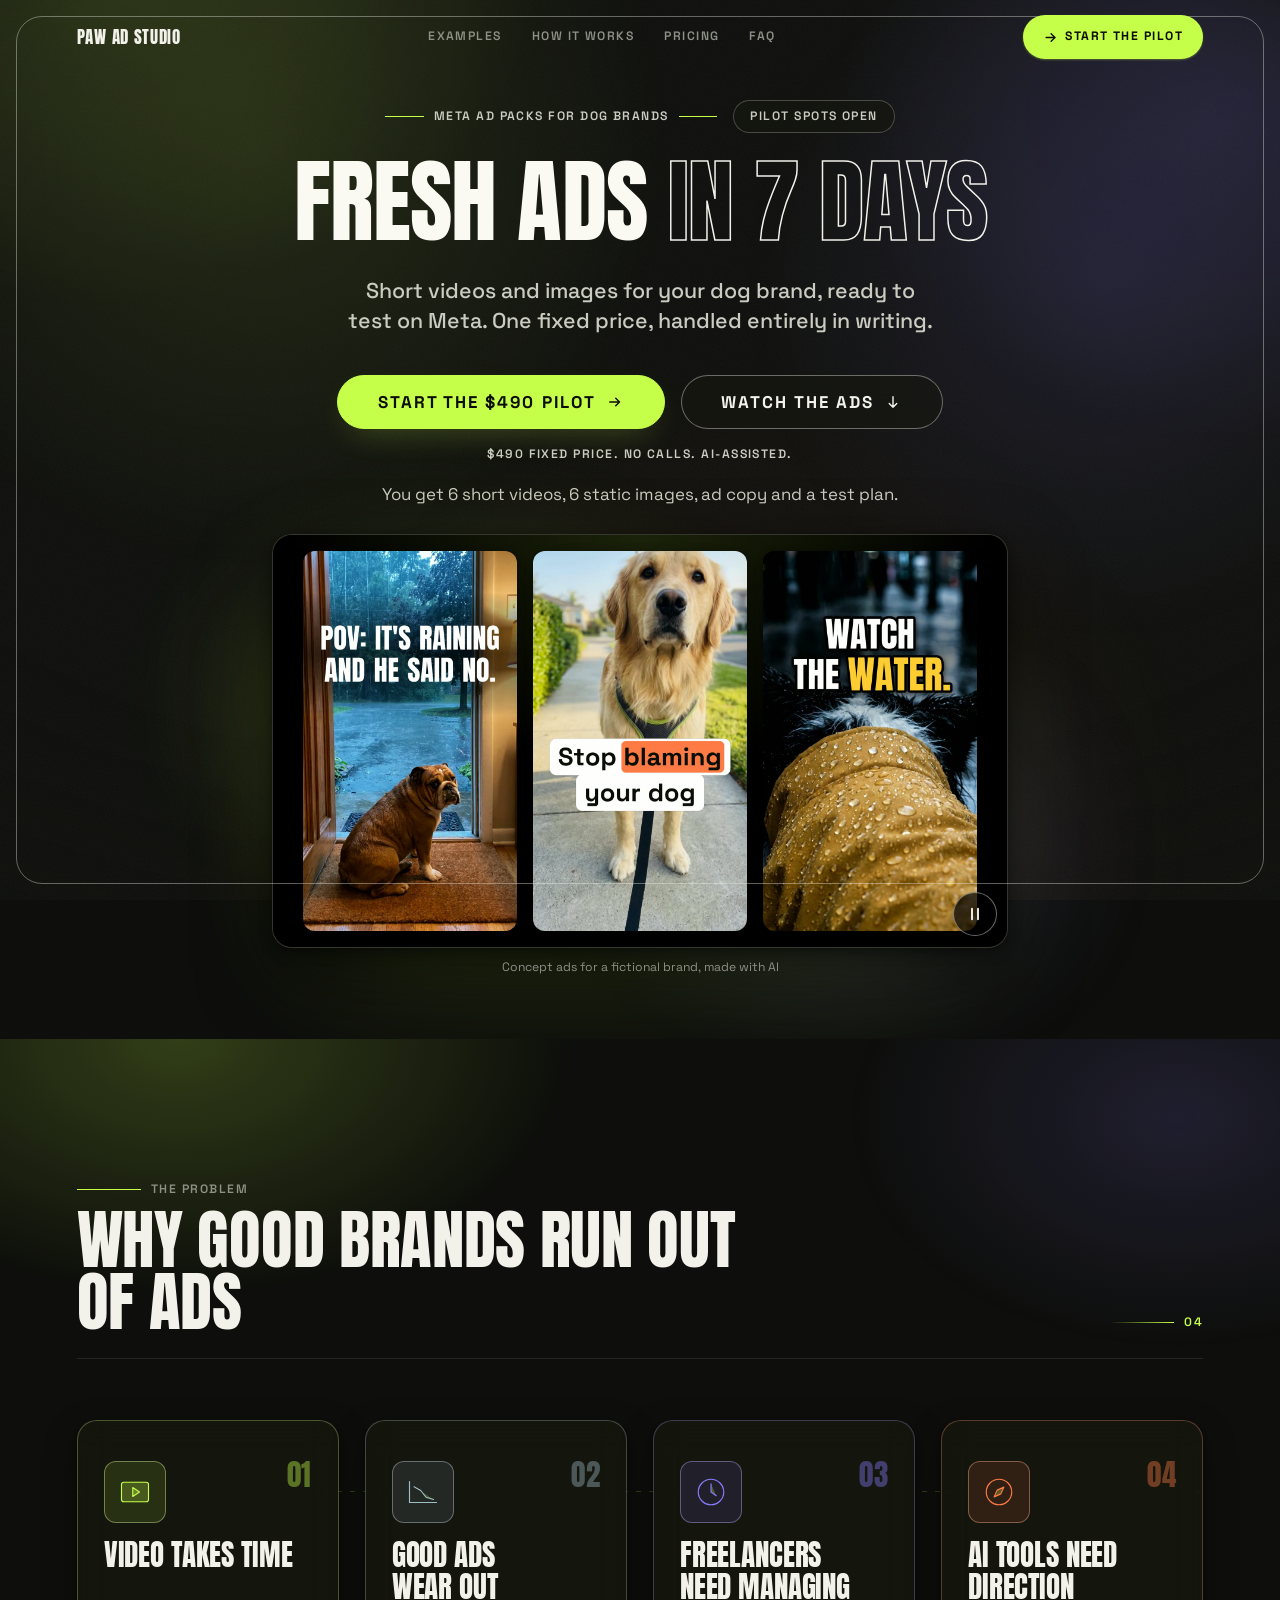
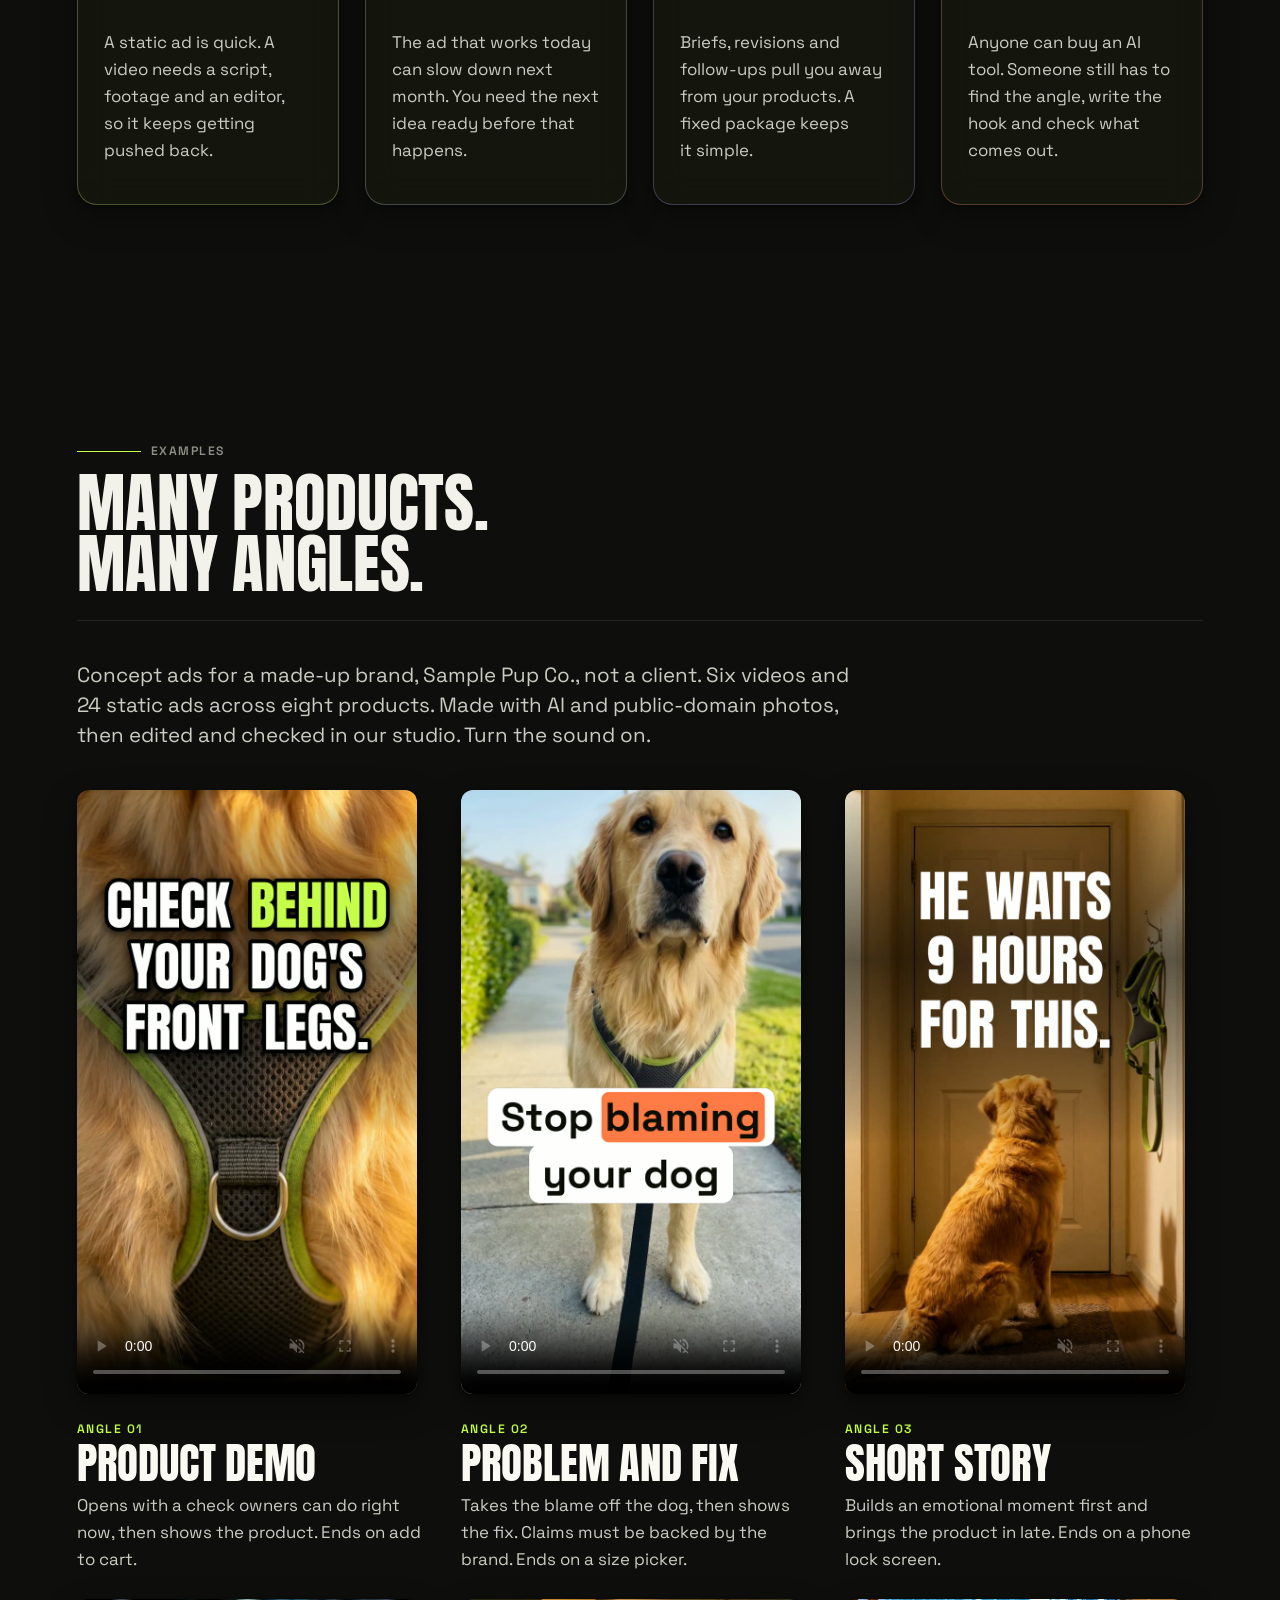
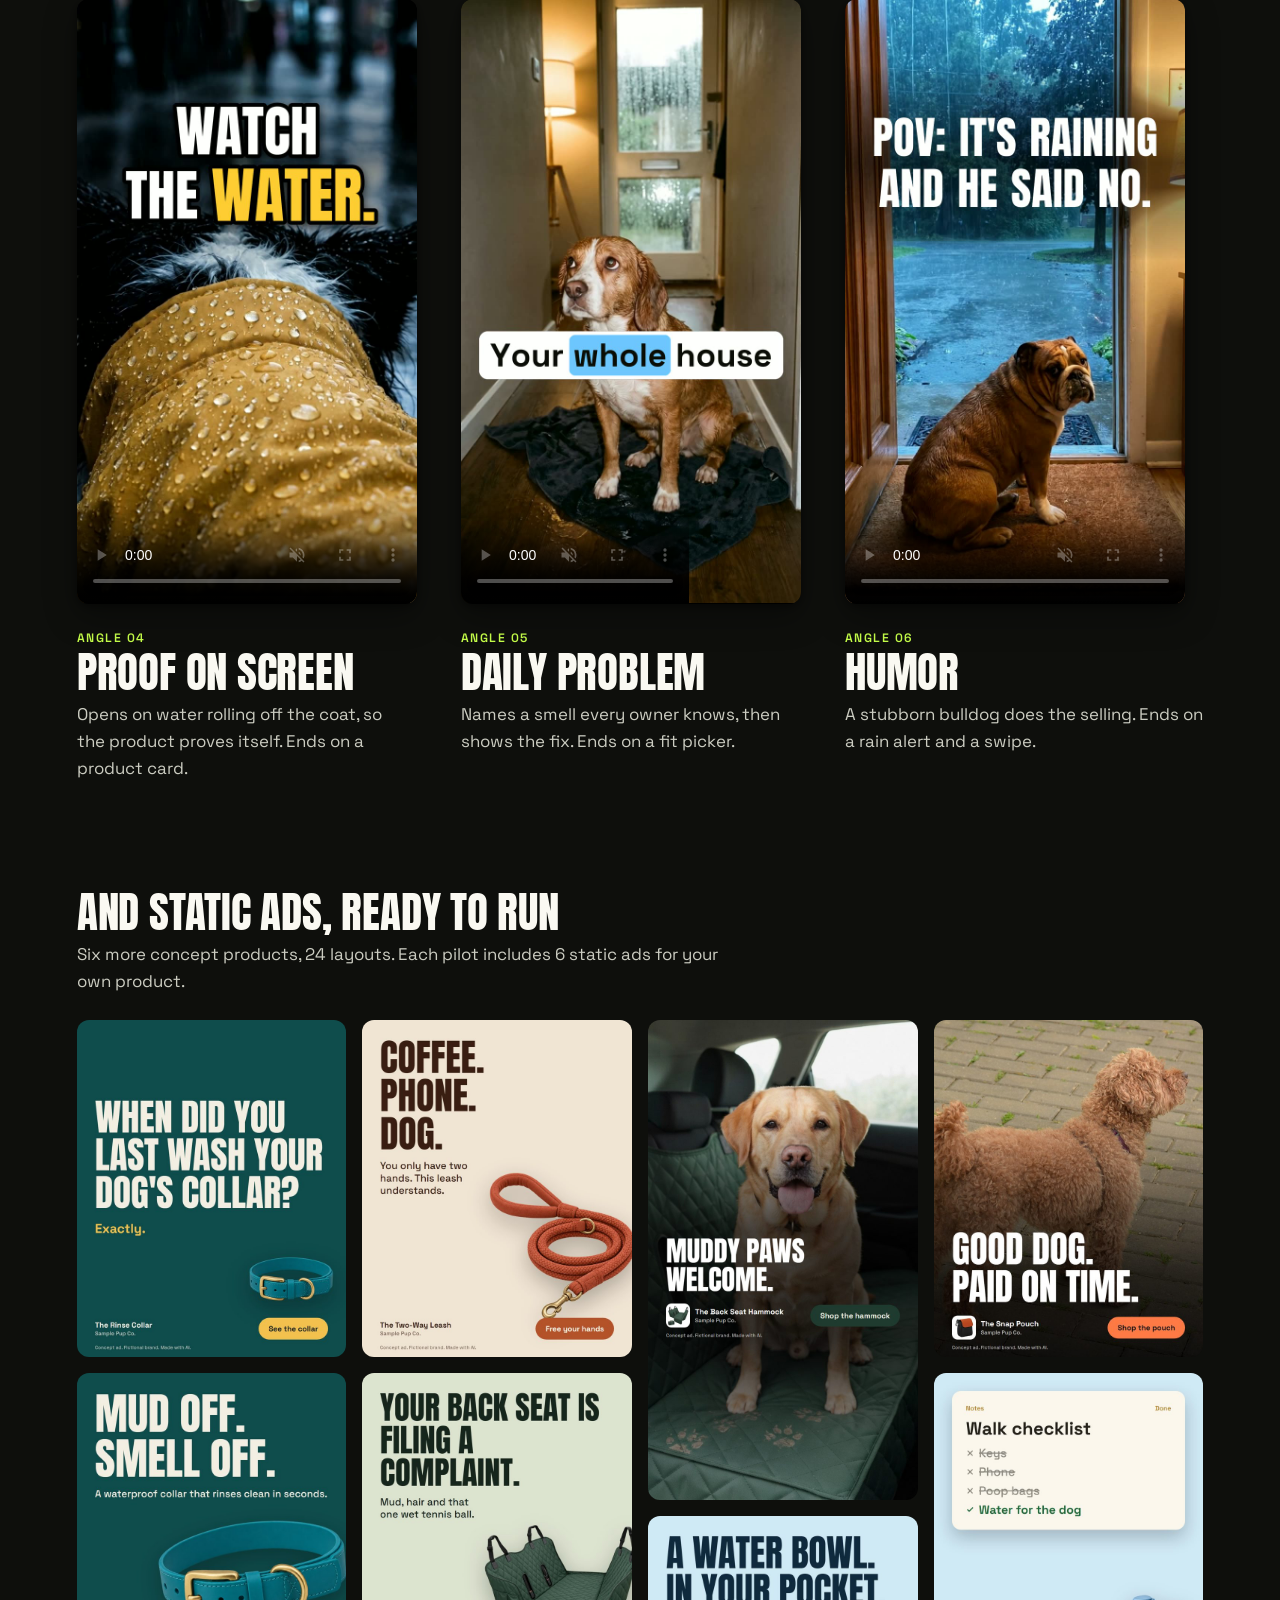
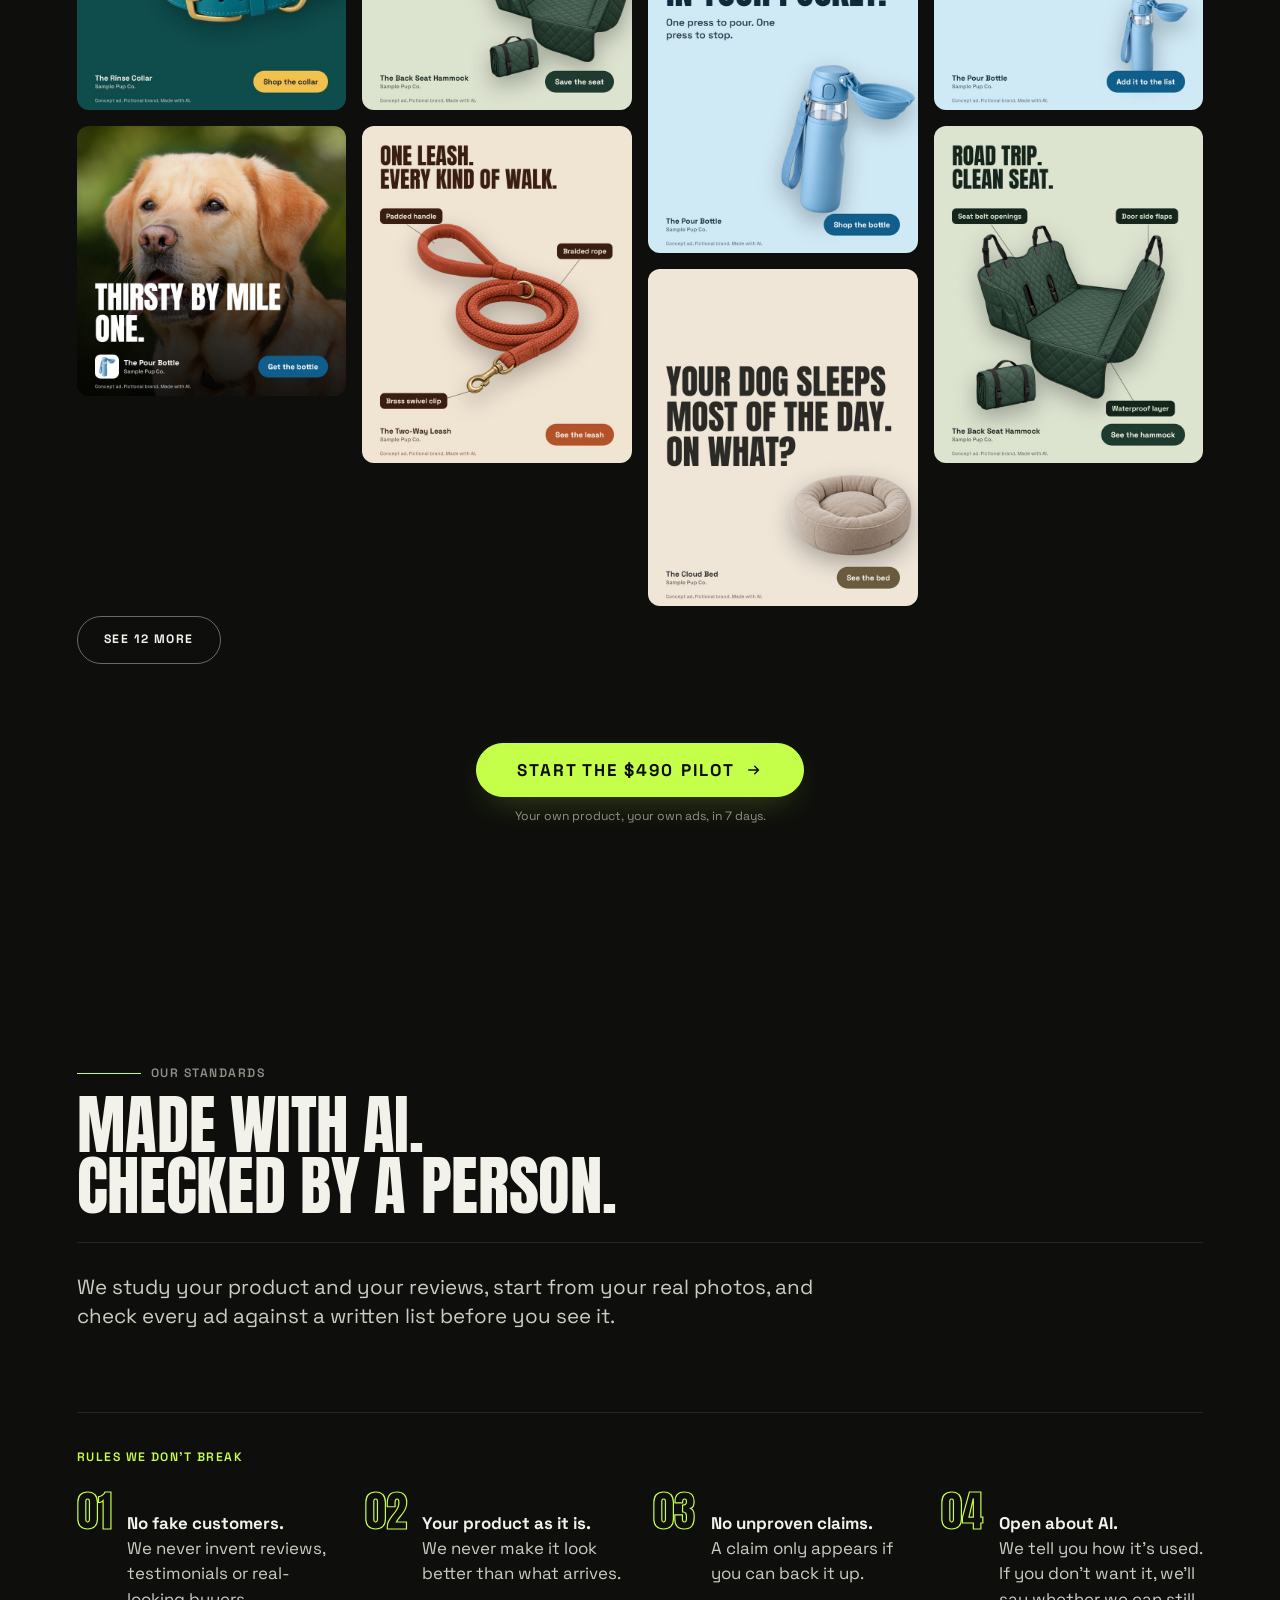
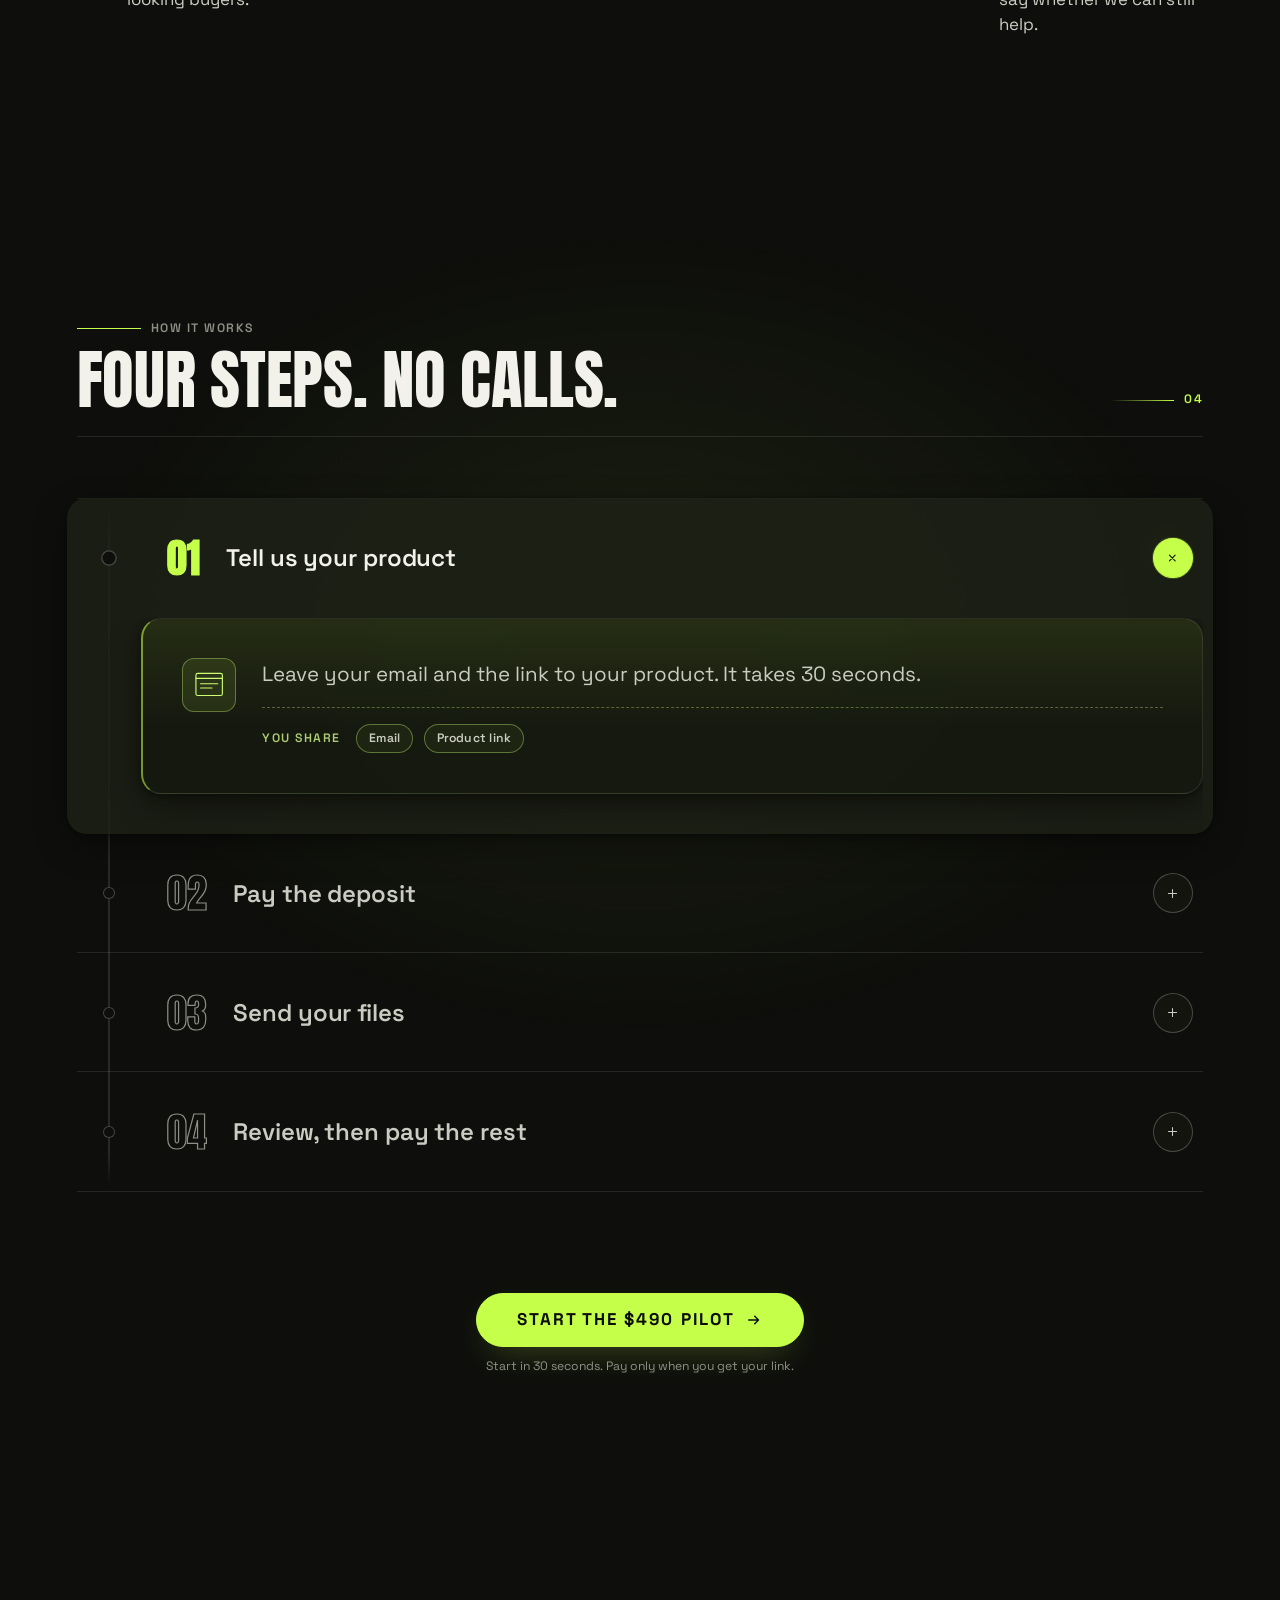
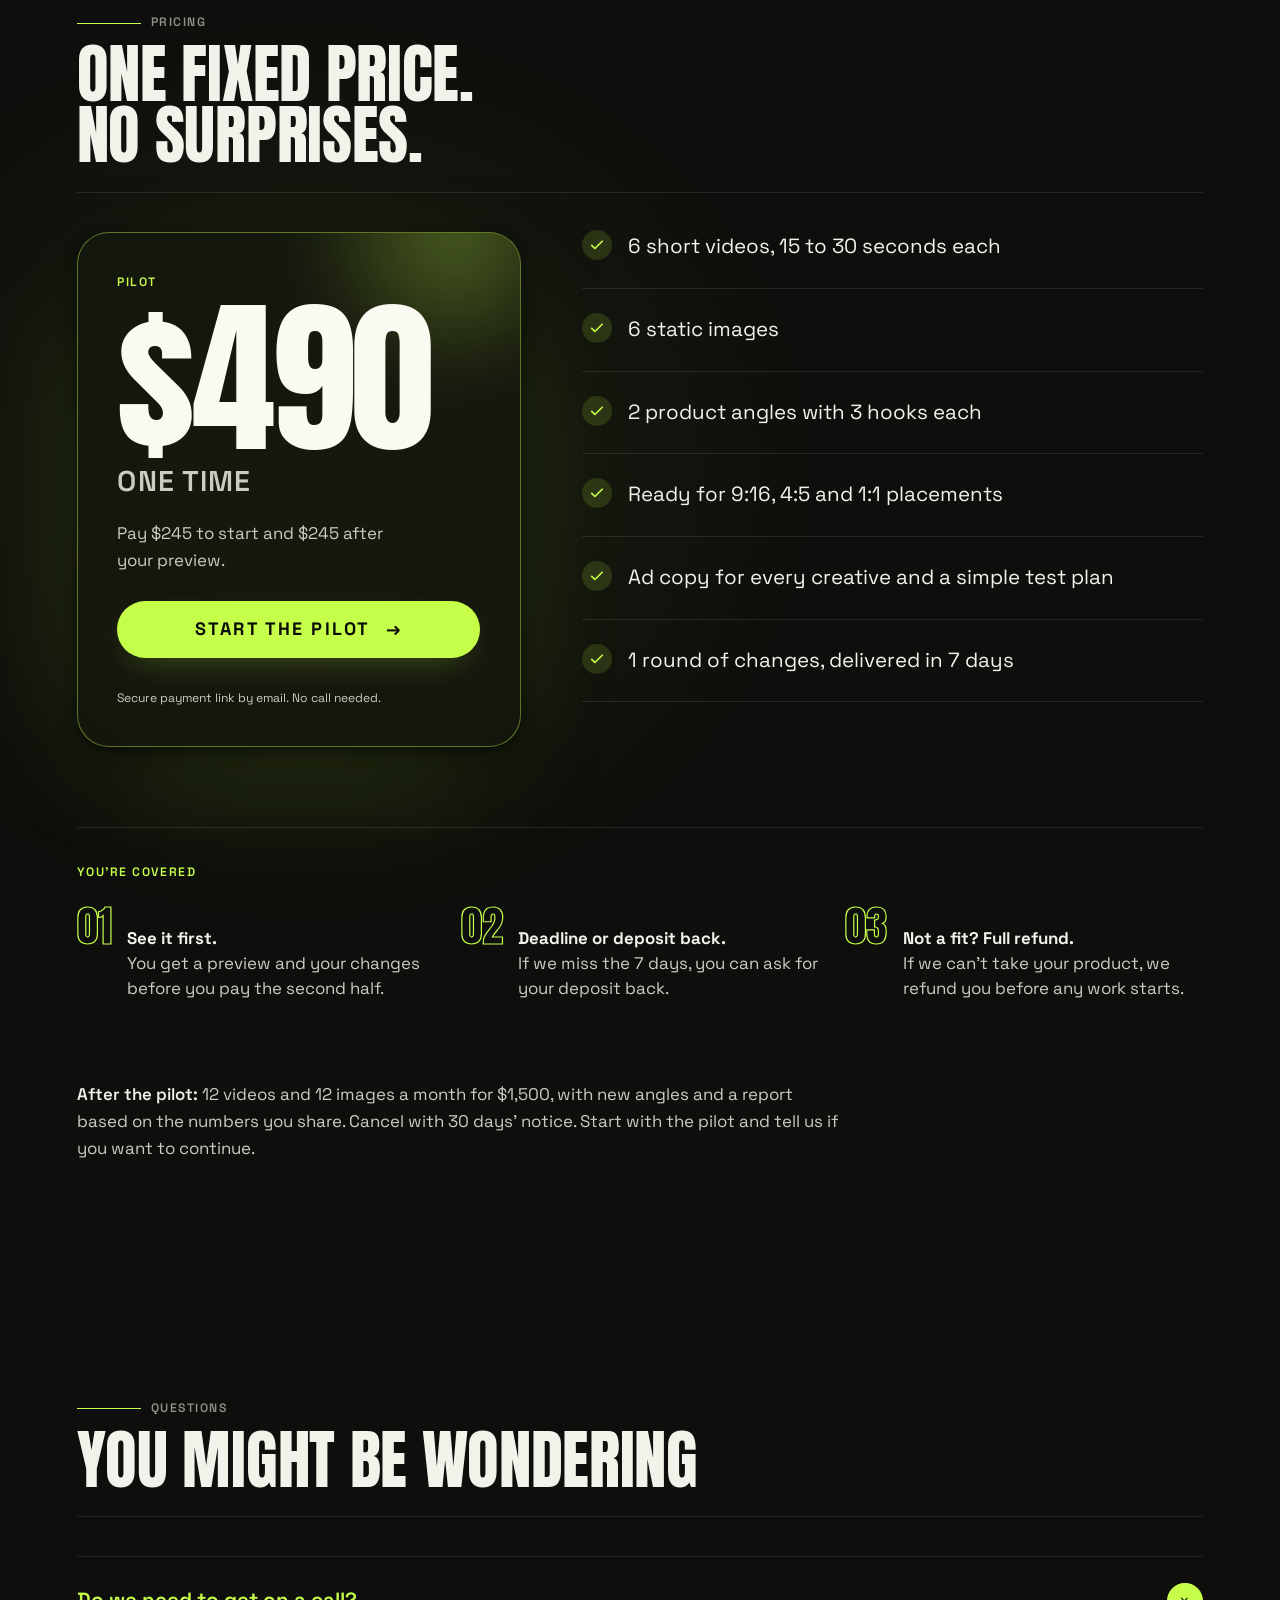
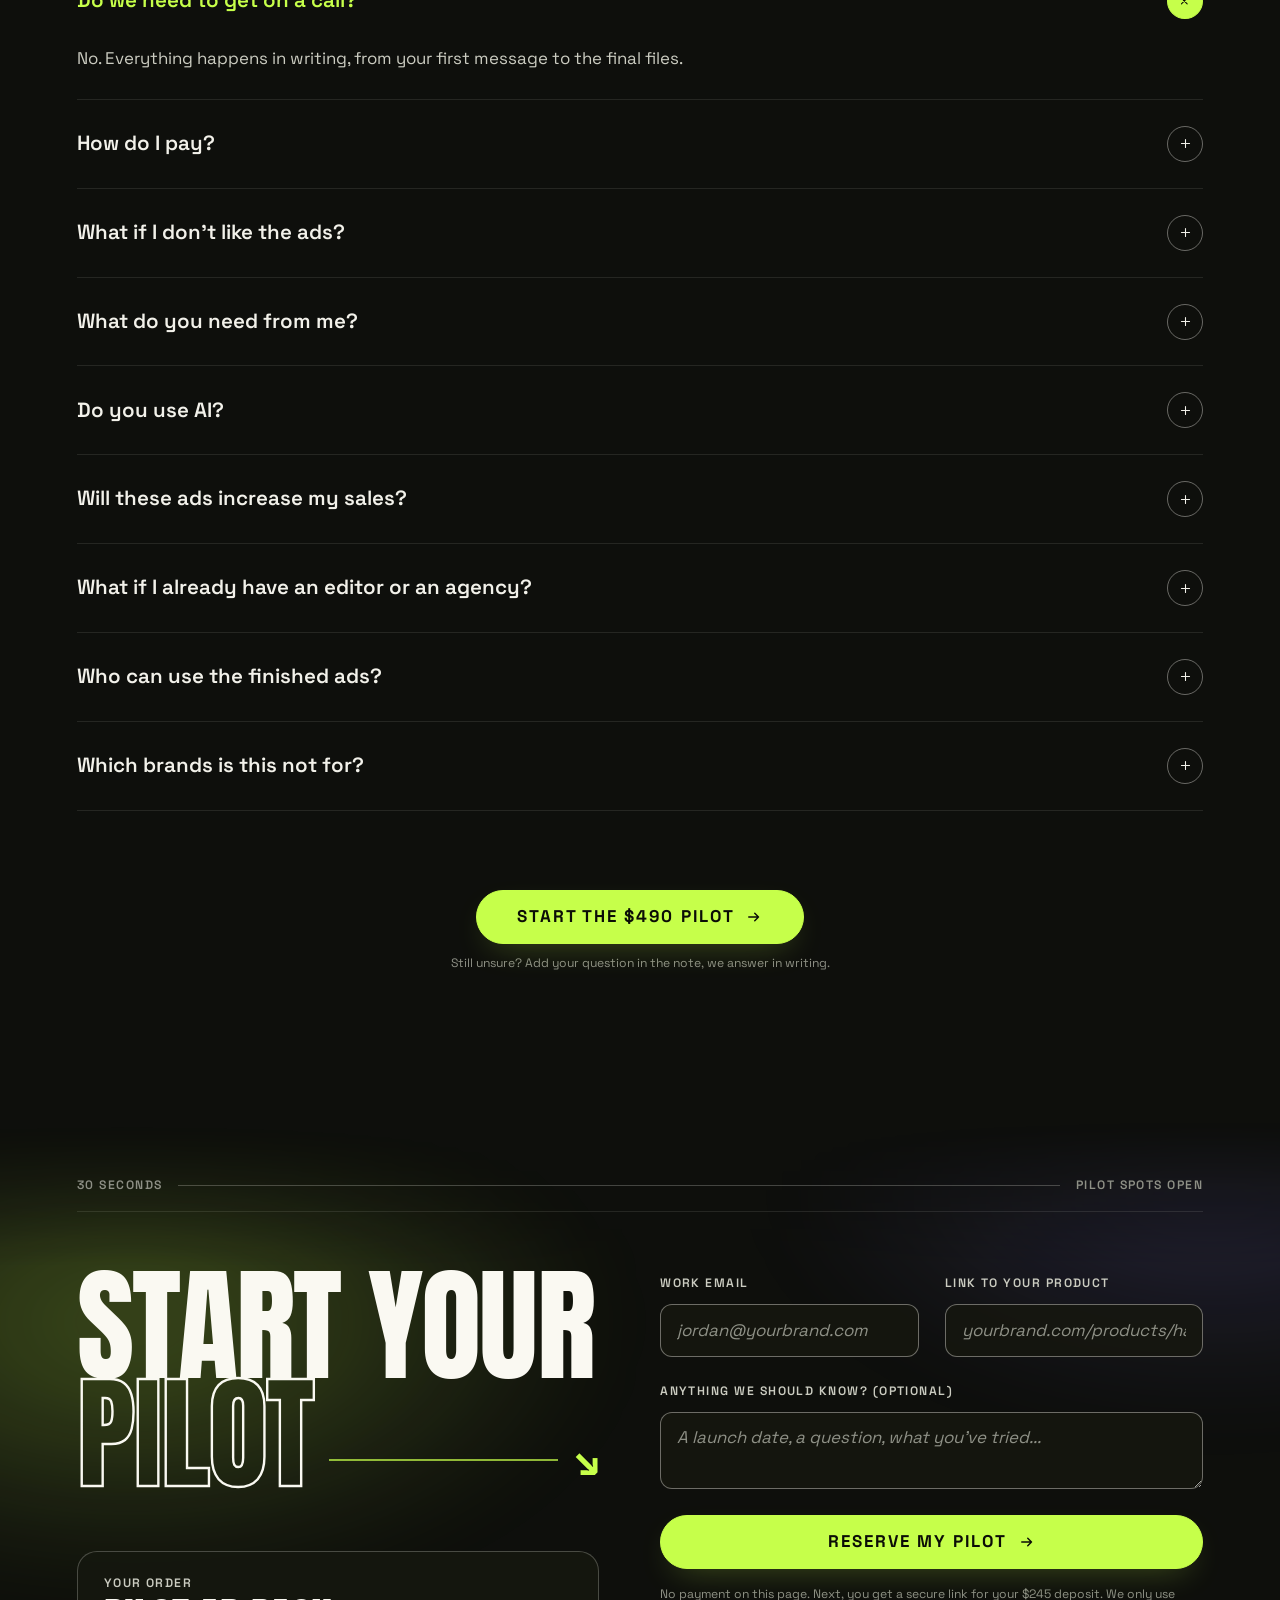
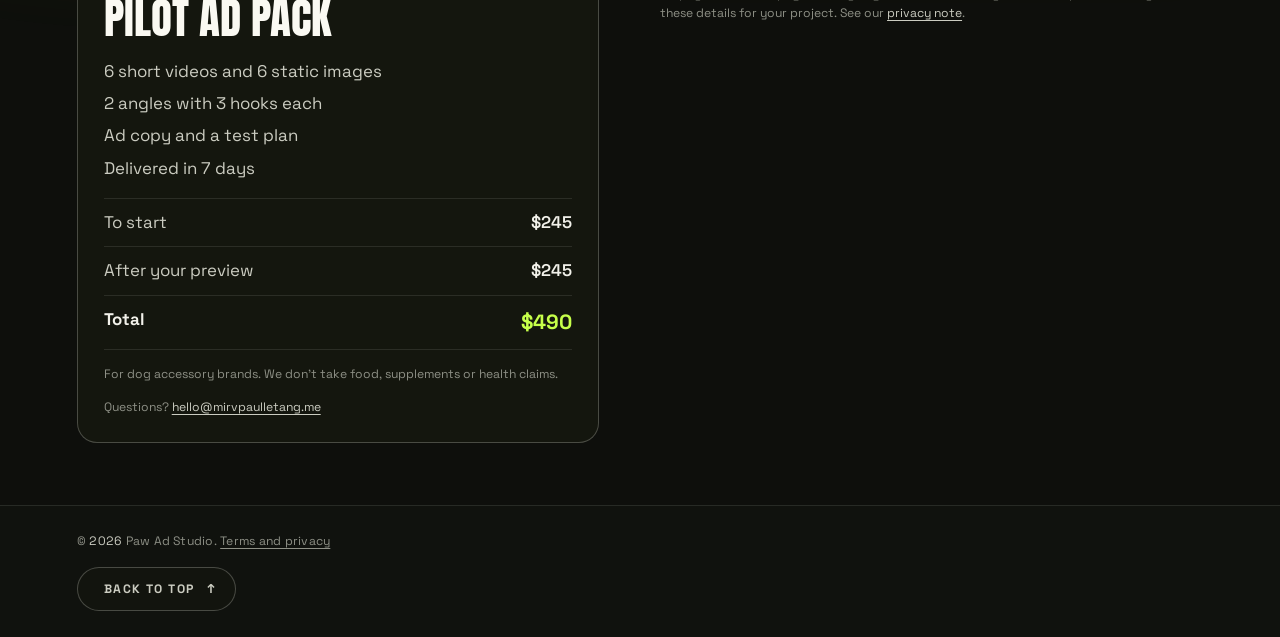
==== index.html @ 802ea6f8 "Site prêt pour Netlify : contact sur mirvpaulletang.me, config Netlify, recherche paiement - Adresse" ====
<!doctype html>
<html lang="en" data-theme="dark" style="color-scheme: dark">
<head>
  <meta charset="utf-8">
  <meta name="viewport" content="width=device-width, initial-scale=1">
  <meta name="theme-color" content="#0E0F0C">
  <title>Paw Ad Studio | Meta ads for dog brands in 7 days</title>
  <meta name="description" content="Short videos and images for dog brands, ready to test on Meta in 7 days. One fixed price, handled entirely in writing.">
  <meta property="og:title" content="Paw Ad Studio | Meta ads for dog brands in 7 days">
  <meta property="og:description" content="New ad angles for your dog brand, ready to test in 7 days. One fixed price, no calls needed.">
  <meta property="og:type" content="website">
  <link rel="icon" href="favicon.svg" type="image/svg+xml">
  <link rel="preconnect" href="https://fonts.googleapis.com">
  <link rel="preconnect" href="https://fonts.gstatic.com" crossorigin>
  <link href="https://fonts.googleapis.com/css2?family=Anton&family=Space+Grotesk:wght@400;500;600;700&display=swap" rel="stylesheet">
  <link rel="stylesheet" href="css/tokens.css">
  <link rel="stylesheet" href="css/base.css">
  <link rel="stylesheet" href="css/header.css">
  <link rel="stylesheet" href="css/hero.css">
  <link rel="stylesheet" href="css/services.css">
  <link rel="stylesheet" href="css/funnel.css">
  <link rel="stylesheet" href="css/stages.css">
  <link rel="stylesheet" href="css/contact.css">
  <link rel="stylesheet" href="css/fx.css">
  <link rel="stylesheet" href="css/site.css">
  <noscript><style>.hero--pre .hero__anim{opacity:1!important;transform:none!important}.contact--pre .contact__anim{opacity:1!important;transform:none!important}.fsec [data-fx],.services [data-reveal],.services__card{opacity:1!important;transform:none!important;clip-path:none!important}</style></noscript>
</head>
<body class="cursor-auto">
  <a class="skip-link" href="#top">Skip to content</a>

  <div class="fx" aria-hidden="true">
    <div class="fx-aurora">
      <span class="fx-aurora__blob fx-aurora__blob--a"></span>
      <span class="fx-aurora__blob fx-aurora__blob--b"></span>
      <span class="fx-aurora__blob fx-aurora__blob--c"></span>
    </div>
    <div class="fx-vignette"></div>
    <div class="fx-frame viewport-frame"></div>
  </div>

  <header class="hdr" data-header>
    <div class="hdr__progress" aria-hidden="true"><span class="hdr__progressBar"></span></div>
    <div class="hdr__inner">
      <a href="#top" class="hdr__logo" aria-label="Paw Ad Studio, back to top">
        <span class="hdr__logoText" aria-hidden="true">Paw Ad Studio</span>
        <span class="hdr__logoShort" aria-hidden="true">Paw Ad</span>
      </a>
      <nav class="hdr__nav" aria-label="Main">
        <a href="#concepts" class="hdr__link" data-spy="concepts"><span class="hdr__linkText">Examples</span></a>
        <a href="#process" class="hdr__link" data-spy="process"><span class="hdr__linkText">How it works</span></a>
        <a href="#pricing" class="hdr__link" data-spy="pricing"><span class="hdr__linkText">Pricing</span></a>
        <a href="#faq" class="hdr__link" data-spy="faq"><span class="hdr__linkText">FAQ</span></a>
      </nav>
      <div class="hdr__controls">
        <a class="hdr__cv" href="#start" aria-label="Start the pilot" title="Start the pilot">
          <svg class="hdr__cvIcon" viewBox="0 0 24 24" fill="none" stroke="currentColor" stroke-width="2.2" stroke-linecap="round" stroke-linejoin="round" aria-hidden="true" focusable="false"><path d="M5 12h14"/><path d="m13 6 6 6-6 6"/></svg>
          <span class="hdr__cvFull" aria-hidden="true">Start the pilot</span>
          <span class="hdr__cvShort" aria-hidden="true">Start</span>
        </a>
        <button type="button" class="hdr__burger" id="burger" aria-expanded="false" aria-controls="mobile-menu" aria-label="Menu">
          <span class="hdr__burgerBox" aria-hidden="true"><span></span><span></span></span>
        </button>
      </div>
    </div>
    <div class="hdr-panel" id="mobile-menu" data-open="false" aria-hidden="true" inert>
      <button type="button" class="hdr-panel__scrim" tabindex="-1" aria-hidden="true"></button>
      <div class="hdr-panel__sheet">
        <nav class="hdr-panel__nav" aria-label="Menu">
          <a href="#concepts" class="hdr-panel__link"><span class="hdr-panel__index" aria-hidden="true">01</span><span class="hdr__linkText">Examples</span></a>
          <a href="#process" class="hdr-panel__link"><span class="hdr-panel__index" aria-hidden="true">02</span><span class="hdr__linkText">How it works</span></a>
          <a href="#pricing" class="hdr-panel__link"><span class="hdr-panel__index" aria-hidden="true">03</span><span class="hdr__linkText">Pricing</span></a>
          <a href="#faq" class="hdr-panel__link"><span class="hdr-panel__index" aria-hidden="true">04</span><span class="hdr__linkText">FAQ</span></a>
          <a href="#start" class="hdr-panel__link"><span class="hdr-panel__index" aria-hidden="true">05</span><span class="hdr__linkText">Start the pilot</span></a>
        </nav>
      </div>
    </div>
  </header>

  <main id="top">
    <section id="accueil" class="hero hero--pre hero--wide">
      <div class="hero__inner container">
        <div class="hero__head">
          <p class="hero__kicker hero__anim label"><span class="hero__kickerRule" aria-hidden="true"></span><em class="hero__kickerText">Meta ad packs for dog brands</em><span class="hero__kickerRule" aria-hidden="true"></span></p>
          <p class="hero__available hero__anim"><span class="hero__availableText">Pilot spots open</span></p>
        </div>

        <h1 class="hero__title display">
          <span class="hero__line"><span class="hero__word hero__anim">Fresh ads</span></span>
          <span class="hero__line"><span class="hero__word hero__word--outline outline hero__anim">in 7 days</span></span>
        </h1>

        <p class="hero__tagline hero__anim">Short videos and images for your dog brand, ready to test on Meta. One fixed price, handled entirely in writing.</p>


        <div class="hero__actions hero__anim">
          <a class="hero__cta hero__cta--solid" href="#start">
            <span class="hero__ctaLabel">Start the $490 pilot</span>
            <span class="hero__ctaIcon" aria-hidden="true"><svg viewBox="0 0 24 24" width="18" height="18" focusable="false"><path d="M5 12h13m0 0-5-5m5 5-5 5" fill="none" stroke="currentColor" stroke-width="1.9" stroke-linecap="round" stroke-linejoin="round"/></svg></span>
          </a>
          <a class="hero__cta hero__cta--ghost" href="#concepts">
            <span class="hero__ctaLabel">Watch the ads</span>
            <span class="hero__ctaIcon hero__ctaIcon--down" aria-hidden="true"><svg viewBox="0 0 24 24" width="18" height="18" focusable="false"><path d="M12 5v14m0 0 5-5m-5 5-5-5" fill="none" stroke="currentColor" stroke-width="1.9" stroke-linecap="round" stroke-linejoin="round"/></svg></span>
          </a>
        </div>
        <p class="hero__price hero__anim">$490 fixed price. No calls. AI-assisted.</p>
        <p class="hero__includes hero__anim">You get 6 short videos, 6 static images, ad copy and a test plan.</p>

        <figure class="hero__media hero__anim">
          <span class="hero__halo" aria-hidden="true"></span>
          <div class="hero__frame">
            <div class="adwall">
              <article class="ad"><video src="assets/demo-6.mp4" poster="assets/demo-6.jpg" muted loop playsinline preload="none" aria-label="Concept ad for a fictional brand. Hook: POV, it&#x27;s raining and he said no. A stubborn English bulldog refuses to go out, then struts through the rain in a yellow coat. It ends on a phone rain alert."></video></article>
              <article class="ad ad--side"><video src="assets/demo-2.mp4" poster="assets/demo-2.jpg" muted loop playsinline preload="none" aria-label="Concept ad for a fictional brand. Hook: stop blaming your dog for pulling. It compares a back clip with a front clip on the chest. It ends with a size picker."></video></article>
              <article class="ad ad--side"><video src="assets/demo-4.mp4" poster="assets/demo-4.jpg" muted loop playsinline preload="none" aria-label="Concept ad for a fictional brand. Hook: watch the water, it doesn&#x27;t get in. Rain beads on a yellow dog raincoat, then a border collie trots through the rain and shakes it off. It ends on a product card and a buy button."></video></article>
              <button type="button" class="adwall__pause" id="demo-pause" aria-pressed="false" aria-label="Pause the videos">
                <svg class="adwall__icon adwall__icon--pause" viewBox="0 0 24 24" width="18" height="18" aria-hidden="true" focusable="false"><path d="M8 5v14M16 5v14" fill="none" stroke="currentColor" stroke-width="2.4" stroke-linecap="round"/></svg>
                <svg class="adwall__icon adwall__icon--play" viewBox="0 0 24 24" width="18" height="18" aria-hidden="true" focusable="false"><path d="M8 5.5v13l10-6.5Z" fill="currentColor"/></svg>
              </button>
            </div>
          </div>
          <figcaption class="hero__caption">Concept ads for a fictional brand, made with AI</figcaption>
        </figure>
      </div>
    </section>

    <section class="services theme-surface" id="problem">
      <div class="container">
        <header class="services__head">
          <p class="services__kicker label" data-reveal>The problem</p>
          <h2 class="services__title display" data-reveal style="--i:1">Why good brands run out of&nbsp;ads</h2>
          <p class="services__count label" aria-hidden="true" data-reveal style="--i:2"><span class="services__countDash"></span><span class="services__countNum">04</span></p>
        </header>
        <ul class="services__grid">
          <li class="services__cell" style="--i:0">
            <article class="services__card theme-surface" data-reveal>
              <div class="services__card-top">
                <span class="services__icon"><svg class="services__ico" viewBox="0 0 48 48" aria-hidden="true" focusable="false"><rect x="6" y="11" width="36" height="26" rx="3"/><path class="services__ico-core" d="m21 18 9 6-9 6Z"/></svg></span>
                <span class="services__num" aria-hidden="true">01</span>
              </div>
              <h3 class="services__card-title display">Video takes time</h3>
              <p class="services__card-text">A static ad is quick. A video needs a script, footage and an editor, so it keeps getting pushed back.</p>
            </article>
          </li>
          <li class="services__cell" style="--i:1">
            <article class="services__card theme-surface" data-reveal>
              <div class="services__card-top">
                <span class="services__icon"><svg class="services__ico" viewBox="0 0 48 48" aria-hidden="true" focusable="false"><path d="M6 10v28h36"/><path class="services__ico-core" d="m12 17 9 5 7 9 10 3"/></svg></span>
                <span class="services__num" aria-hidden="true">02</span>
              </div>
              <h3 class="services__card-title display">Good ads wear out</h3>
              <p class="services__card-text">The ad that works today can slow down next month. You need the next idea ready before that happens.</p>
            </article>
          </li>
          <li class="services__cell" style="--i:2">
            <article class="services__card theme-surface" data-reveal>
              <div class="services__card-top">
                <span class="services__icon"><svg class="services__ico" viewBox="0 0 48 48" aria-hidden="true" focusable="false"><circle cx="24" cy="24" r="17"/><path class="services__ico-core" d="M24 13v11l7 5"/></svg></span>
                <span class="services__num" aria-hidden="true">03</span>
              </div>
              <h3 class="services__card-title display">Freelancers need managing</h3>
              <p class="services__card-text">Briefs, revisions and follow-ups pull you away from your products. A fixed package keeps it simple.</p>
            </article>
          </li>
          <li class="services__cell" style="--i:3">
            <article class="services__card theme-surface" data-reveal>
              <div class="services__card-top">
                <span class="services__icon"><svg class="services__ico" viewBox="0 0 48 48" aria-hidden="true" focusable="false"><circle cx="24" cy="24" r="17"/><path class="services__ico-core" d="m30.5 17.5-4 9-9 4 4-9Z"/></svg></span>
                <span class="services__num" aria-hidden="true">04</span>
              </div>
              <h3 class="services__card-title display">AI tools need direction</h3>
              <p class="services__card-text">Anyone can buy an AI tool. Someone still has to find the angle, write the hook and check what comes out.</p>
            </article>
          </li>
        </ul>
      </div>
    </section>

    <section class="fsec concepts" id="concepts" aria-labelledby="concepts-title">
      <div class="container fsec__inner">
        <header class="fsec__head" data-fx>
          <p class="fsec__kicker label"><span class="fsec__rule" aria-hidden="true"></span><span>Examples</span></p>
          <h2 class="fsec__title display" id="concepts-title">Many products. Many angles.</h2>
        </header>
        <p class="concepts__intro" data-fx>Concept ads for a made-up brand, Sample Pup Co., not a client. Six videos and 24 static ads across eight products. Made with AI and public-domain photos, then edited and checked in our studio. Turn the sound on.</p>
        <div class="concepts__row">
          <article class="concept" data-fx style="--fx-i:1">
            <article class="ad"><video src="assets/demo-1.mp4" poster="assets/demo-1.jpg" muted loop playsinline preload="none" controls aria-label="Concept ad for a fictional brand. Hook: check behind your dog's front legs, right now. A golden retriever runs and shakes while the voice-over explains that soft padded mesh stays put. It ends with an add-to-cart animation."></video></article>
            <p class="concept__num label">Angle 01</p>
            <h3 class="concept__title display">Product demo</h3>
            <p class="concept__text">Opens with a check owners can do right now, then shows the product. Ends on add to cart.</p>
          </article>
          <article class="concept" data-fx style="--fx-i:2">
            <article class="ad"><video src="assets/demo-2.mp4" poster="assets/demo-2.jpg" muted loop playsinline preload="none" controls aria-label="Concept ad for a fictional brand. Hook: stop blaming your dog for pulling. The voice-over compares a back clip with a front clip on the chest, then says same dog, same street, a whole different walk. It ends with a size picker."></video></article>
            <p class="concept__num label">Angle 02</p>
            <h3 class="concept__title display">Problem and fix</h3>
            <p class="concept__text">Takes the blame off the dog, then shows the fix. Claims must be backed by the brand. Ends on a size picker.</p>
          </article>
          <article class="concept" data-fx style="--fx-i:3">
            <article class="ad"><video src="assets/demo-3.mp4" poster="assets/demo-3.jpg" muted loop playsinline preload="none" controls aria-label="Concept ad for a fictional brand. Hook: he waits 9 hours for this. A golden retriever sleeps, hears the keys, waits at the door and trots through the evening. It ends on a phone lock screen at 6:02."></video></article>
            <p class="concept__num label">Angle 03</p>
            <h3 class="concept__title display">Short story</h3>
            <p class="concept__text">Builds an emotional moment first and brings the product in late. Ends on a phone lock screen.</p>
          </article>
          <article class="concept" data-fx style="--fx-i:4">
            <article class="ad"><video src="assets/demo-4.mp4" poster="assets/demo-4.jpg" muted loop playsinline preload="none" controls aria-label="Concept ad for a fictional brand. Hook: watch the water, it doesn&#x27;t get in. Rain beads on a yellow dog raincoat, then a border collie trots through the rain and shakes it off. It ends on a product card and a buy button."></video></article>
            <p class="concept__num label">Angle 04</p>
            <h3 class="concept__title display">Proof on screen</h3>
            <p class="concept__text">Opens on water rolling off the coat, so the product proves itself. Ends on a product card.</p>
          </article>
          <article class="concept" data-fx style="--fx-i:5">
            <article class="ad"><video src="assets/demo-5.mp4" poster="assets/demo-5.jpg" muted loop playsinline preload="none" controls aria-label="Concept ad for a fictional brand. Hook: your whole house smells like wet dog. A wet beagle sits in a hallway, then walks through a puddle in a raincoat that wraps under the belly. It ends with a fit picker."></video></article>
            <p class="concept__num label">Angle 05</p>
            <h3 class="concept__title display">Daily problem</h3>
            <p class="concept__text">Names a smell every owner knows, then shows the fix. Ends on a fit picker.</p>
          </article>
          <article class="concept" data-fx style="--fx-i:6">
            <article class="ad"><video src="assets/demo-6.mp4" poster="assets/demo-6.jpg" muted loop playsinline preload="none" controls aria-label="Concept ad for a fictional brand. Hook: POV, it&#x27;s raining and he said no. A stubborn English bulldog refuses to go out, then struts through the rain in a yellow coat. It ends on a phone rain alert."></video></article>
            <p class="concept__num label">Angle 06</p>
            <h3 class="concept__title display">Humor</h3>
            <p class="concept__text">A stubborn bulldog does the selling. Ends on a rain alert and a swipe.</p>
          </article>
        </div>
        <div class="statics">
          <header class="statics__head" data-fx>
            <h3 class="statics__title display">And static ads, ready to run</h3>
            <p class="statics__text">Six more concept products, 24 layouts. Each pilot includes 6 static ads for your own product.</p>
          </header>
          <div class="statics__grid" data-fx>
            <img src="assets/static/s01.jpg" width="720" height="900" alt="Concept static ad for a fictional brand. Headline: When did you last wash your dog&#x27;s collar?" loading="lazy" decoding="async"><img src="assets/static/s02.jpg" width="720" height="900" alt="Concept static ad for a fictional brand. Headline: Mud off. Smell off." loading="lazy" decoding="async"><img src="assets/static/s12.jpg" width="720" height="720" alt="Concept static ad for a fictional brand. Headline: Thirsty by mile one." loading="lazy" decoding="async"><img src="assets/static/s05.jpg" width="720" height="900" alt="Concept static ad for a fictional brand. Headline: Coffee. Phone. Dog." loading="lazy" decoding="async"><img src="assets/static/s17.jpg" width="720" height="900" alt="Concept static ad for a fictional brand. Headline: Your back seat is filing a complaint." loading="lazy" decoding="async"><img src="assets/static/s06.jpg" width="720" height="900" alt="Concept static ad for a fictional brand. Headline: One leash. Every kind of walk." loading="lazy" decoding="async"><img src="assets/static/s20.jpg" width="720" height="1280" alt="Concept static ad for a fictional brand. Headline: Muddy paws welcome." loading="lazy" decoding="async"><img src="assets/static/s09.jpg" width="720" height="900" alt="Concept static ad for a fictional brand. Headline: A water bowl. In your pocket." loading="lazy" decoding="async"><img src="assets/static/s13.jpg" width="720" height="900" alt="Concept static ad for a fictional brand. Headline: Your dog sleeps most of the day. On what?" loading="lazy" decoding="async"><img src="assets/static/s24.jpg" width="720" height="900" alt="Concept static ad for a fictional brand. Headline: Good dog. Paid on time." loading="lazy" decoding="async"><img src="assets/static/s10.jpg" width="720" height="900" alt="Concept static ad for a fictional brand. Headline: Walk checklist" loading="lazy" decoding="async"><img src="assets/static/s19.jpg" width="720" height="900" alt="Concept static ad for a fictional brand. Headline: Road trip. Clean seat." loading="lazy" decoding="async">
          </div>
          <details class="statics__more">
            <summary>See 12 more</summary>
            <div class="statics__grid">
              <img src="assets/static/s03.jpg" width="720" height="900" alt="Concept static ad for a fictional brand. Headline: Your old collar has been holding on to things." loading="lazy" decoding="async"><img src="assets/static/s04.jpg" width="720" height="720" alt="Concept static ad for a fictional brand. Headline: Rinse. Dry. Repeat." loading="lazy" decoding="async"><img src="assets/static/s07.jpg" width="720" height="720" alt="Concept static ad for a fictional brand. Headline: Both hands free. Every walk." loading="lazy" decoding="async"><img src="assets/static/s08.jpg" width="720" height="900" alt="Concept static ad for a fictional brand. Headline: 3 ways to wear it" loading="lazy" decoding="async"><img src="assets/static/s11.jpg" width="720" height="900" alt="Concept static ad for a fictional brand. Headline: Small bottle. Big thirst." loading="lazy" decoding="async"><img src="assets/static/s14.jpg" width="720" height="900" alt="Concept static ad for a fictional brand. Headline: One of these goes in the wash." loading="lazy" decoding="async"><img src="assets/static/s15.jpg" width="720" height="1280" alt="Concept static ad for a fictional brand. Headline: Do not disturb." loading="lazy" decoding="async"><img src="assets/static/s16.jpg" width="720" height="720" alt="Concept static ad for a fictional brand. Headline: 3 reasons to replace it" loading="lazy" decoding="async"><img src="assets/static/s18.jpg" width="720" height="900" alt="Concept static ad for a fictional brand. Headline: Things your dog ruined this month" loading="lazy" decoding="async"><img src="assets/static/s21.jpg" width="720" height="900" alt="Concept static ad for a fictional brand. Headline: How many treats are in your washing machine?" loading="lazy" decoding="async"><img src="assets/static/s22.jpg" width="720" height="720" alt="Concept static ad for a fictional brand. Headline: One hand. One snap. Good dog." loading="lazy" decoding="async"><img src="assets/static/s23.jpg" width="720" height="900" alt="Concept static ad for a fictional brand. Headline: Training pays better on time." loading="lazy" decoding="async">
            </div>
          </details>
        </div>
        <div class="fcta" data-fx>
          <a class="hero__cta hero__cta--solid" href="#start">
            <span class="hero__ctaLabel">Start the $490 pilot</span>
            <span class="hero__ctaIcon" aria-hidden="true"><svg viewBox="0 0 24 24" width="18" height="18" focusable="false"><path d="M5 12h13m0 0-5-5m5 5-5 5" fill="none" stroke="currentColor" stroke-width="1.9" stroke-linecap="round" stroke-linejoin="round"/></svg></span>
          </a>
          <p class="fcta__note">Your own product, your own ads, in 7 days.</p>
        </div>
      </div>
    </section>

    <section class="fsec standards" id="standards" aria-labelledby="standards-title">
      <div class="container fsec__inner">
        <header class="fsec__head" data-fx>
          <p class="fsec__kicker label"><span class="fsec__rule" aria-hidden="true"></span><span>Our standards</span></p>
          <h2 class="fsec__title display" id="standards-title">Made with AI. Checked by a person.</h2>
        </header>
        <p class="concepts__intro" data-fx>We study your product and your reviews, start from your real photos, and check every ad against a written list before you see it.</p>

        <div class="offer__steps rules" data-fx>
          <h3 class="offer__stepsTitle label">Rules we don't break</h3>
          <ol class="offer__stepsList">
            <li class="offer__step"><span class="offer__stepNum display" aria-hidden="true">01</span><span class="offer__stepText"><strong>No fake customers.</strong> We never invent reviews, testimonials or real-looking buyers.</span></li>
            <li class="offer__step"><span class="offer__stepNum display" aria-hidden="true">02</span><span class="offer__stepText"><strong>Your product as it is.</strong> We never make it look better than what arrives.</span></li>
            <li class="offer__step"><span class="offer__stepNum display" aria-hidden="true">03</span><span class="offer__stepText"><strong>No unproven claims.</strong> A claim only appears if you can back it up.</span></li>
            <li class="offer__step"><span class="offer__stepNum display" aria-hidden="true">04</span><span class="offer__stepText"><strong>Open about AI.</strong> We tell you how it's used. If you don't want it, we'll say whether we can still help.</span></li>
          </ol>
        </div>
      </div>
    </section>

    <section id="process" class="stages" aria-labelledby="stages-title">
      <div class="stages__inner container">
        <header class="stages__head">
          <p class="stages__kicker label"><span class="stages__rule" aria-hidden="true"></span><span>How it works</span></p>
          <h2 id="stages-title" class="stages__title display">Four steps. No calls.</h2>
          <p class="stages__count label" aria-hidden="true"><span class="stages__countDash"></span><span class="stages__countNum">04</span></p>
        </header>
        <div class="stages__list">
          <span class="stages__rail" aria-hidden="true"><span class="stages__railFill"></span></span>
          <span class="stages__railHead" aria-hidden="true"></span>

          <article class="stages__item is-open" data-stage="0" style="--stages-i:0">
            <h3 class="stages__heading"><button type="button" id="stages-head-0" class="stages__button" aria-expanded="true" aria-controls="stages-panel-0"><span class="stages__node" aria-hidden="true"></span><span class="stages__num" aria-hidden="true">01</span><span class="stages__name">Tell us your product</span><span class="stages__icon" aria-hidden="true"><svg viewBox="0 0 24 24" width="15" height="15" focusable="false"><path d="M12 5.5v13M5.5 12h13" fill="none" stroke="currentColor" stroke-width="1.7" stroke-linecap="round"/></svg></span></button></h3>
            <div class="stages__panel" id="stages-panel-0" role="region" aria-labelledby="stages-head-0"><div class="stages__clip"><div class="stages__card">
              <span class="stages__glyphWrap" aria-hidden="true"><svg class="stages__glyph" viewBox="0 0 48 48" focusable="false"><rect pathLength="1" x="5.5" y="7.5" width="37" height="31" rx="2.5"/><path pathLength="1" d="M5.5 14.5h37"/><path pathLength="1" d="M12 22h24"/><path pathLength="1" d="M12 28h16"/></svg></span>
              <div class="stages__body"><p class="stages__text">Leave your email and the link to your product. It takes 30 seconds.</p>
                <div class="stages__tools"><span class="stages__toolsLabel label">You share</span><ul class="stages__toolsList"><li class="stages__tool" style="--tool-i:0">Email</li><li class="stages__tool" style="--tool-i:1">Product link</li></ul></div></div>
            </div></div></div>
          </article>

          <article class="stages__item" data-stage="1" style="--stages-i:1">
            <h3 class="stages__heading"><button type="button" id="stages-head-1" class="stages__button" aria-expanded="false" aria-controls="stages-panel-1"><span class="stages__node" aria-hidden="true"></span><span class="stages__num" aria-hidden="true">02</span><span class="stages__name">Pay the deposit</span><span class="stages__icon" aria-hidden="true"><svg viewBox="0 0 24 24" width="15" height="15" focusable="false"><path d="M12 5.5v13M5.5 12h13" fill="none" stroke="currentColor" stroke-width="1.7" stroke-linecap="round"/></svg></span></button></h3>
            <div class="stages__panel" id="stages-panel-1" role="region" aria-labelledby="stages-head-1"><div class="stages__clip"><div class="stages__card">
              <span class="stages__glyphWrap" aria-hidden="true"><svg class="stages__glyph" viewBox="0 0 48 48" focusable="false"><path pathLength="1" d="M7 8.5h22a3 3 0 0 1 3 3v9.5a3 3 0 0 1-3 3H17.5L11 29.5V24H7a3 3 0 0 1-3-3v-9.5a3 3 0 0 1 3-3Z"/><path pathLength="1" d="M10.5 14.5h15"/><path pathLength="1" d="M10.5 18.5h10"/><path pathLength="1" d="M26 28h15a3 3 0 0 1 3 3v6a3 3 0 0 1-3 3h-3.5v4.5L32 40h-6a3 3 0 0 1-3-3v-6a3 3 0 0 1 3-3Z"/></svg></span>
              <div class="stages__body"><p class="stages__text">You get a secure payment link for $245, half the price. That reserves your spot. There's no call to book.</p>
                <div class="stages__tools"><span class="stages__toolsLabel label">You pay</span><ul class="stages__toolsList"><li class="stages__tool" style="--tool-i:0">$245</li><li class="stages__tool" style="--tool-i:1">Secure link</li></ul></div></div>
            </div></div></div>
          </article>

          <article class="stages__item" data-stage="2" style="--stages-i:2">
            <h3 class="stages__heading"><button type="button" id="stages-head-2" class="stages__button" aria-expanded="false" aria-controls="stages-panel-2"><span class="stages__node" aria-hidden="true"></span><span class="stages__num" aria-hidden="true">03</span><span class="stages__name">Send your files</span><span class="stages__icon" aria-hidden="true"><svg viewBox="0 0 24 24" width="15" height="15" focusable="false"><path d="M12 5.5v13M5.5 12h13" fill="none" stroke="currentColor" stroke-width="1.7" stroke-linecap="round"/></svg></span></button></h3>
            <div class="stages__panel" id="stages-panel-2" role="region" aria-labelledby="stages-head-2"><div class="stages__clip"><div class="stages__card">
              <span class="stages__glyphWrap" aria-hidden="true"><svg class="stages__glyph" viewBox="0 0 48 48" focusable="false"><rect pathLength="1" x="6.5" y="6.5" width="35" height="35" rx="3"/><path pathLength="1" d="M24 6.5v35"/><path pathLength="1" d="M6.5 24H24"/><circle pathLength="1" cx="33" cy="16" r="4.5"/><path pathLength="1" d="M29 31.5h8"/></svg></span>
              <div class="stages__body"><p class="stages__text">Share your real product photos, videos and logo. We confirm the angles by email, and the 7 days start.</p>
                <div class="stages__tools"><span class="stages__toolsLabel label">You share</span><ul class="stages__toolsList"><li class="stages__tool" style="--tool-i:0">Photos</li><li class="stages__tool" style="--tool-i:1">Videos</li><li class="stages__tool" style="--tool-i:2">Logo</li></ul></div></div>
            </div></div></div>
          </article>

          <article class="stages__item" data-stage="3" style="--stages-i:3">
            <h3 class="stages__heading"><button type="button" id="stages-head-3" class="stages__button" aria-expanded="false" aria-controls="stages-panel-3"><span class="stages__node" aria-hidden="true"></span><span class="stages__num" aria-hidden="true">04</span><span class="stages__name">Review, then pay the rest</span><span class="stages__icon" aria-hidden="true"><svg viewBox="0 0 24 24" width="15" height="15" focusable="false"><path d="M12 5.5v13M5.5 12h13" fill="none" stroke="currentColor" stroke-width="1.7" stroke-linecap="round"/></svg></span></button></h3>
            <div class="stages__panel" id="stages-panel-3" role="region" aria-labelledby="stages-head-3"><div class="stages__clip"><div class="stages__card">
              <span class="stages__glyphWrap" aria-hidden="true"><svg class="stages__glyph" viewBox="0 0 48 48" focusable="false"><rect pathLength="1" x="14" y="4.5" width="20" height="39" rx="4"/><path pathLength="1" d="M21 9h6"/><rect pathLength="1" x="18" y="14" width="12" height="17" rx="1.5"/><circle pathLength="1" cx="24" cy="37.5" r="1.8"/></svg></span>
              <div class="stages__body"><p class="stages__text">You see a preview and ask for one round of changes. Then you pay the other $245 and get your final files, ready to launch.</p>
                <div class="stages__tools"><span class="stages__toolsLabel label">You get</span><ul class="stages__toolsList"><li class="stages__tool" style="--tool-i:0">9:16</li><li class="stages__tool" style="--tool-i:1">4:5</li><li class="stages__tool" style="--tool-i:2">1:1</li></ul></div></div>
            </div></div></div>
          </article>
        </div>
        <div class="fcta" data-fx>
          <a class="hero__cta hero__cta--solid" href="#start">
            <span class="hero__ctaLabel">Start the $490 pilot</span>
            <span class="hero__ctaIcon" aria-hidden="true"><svg viewBox="0 0 24 24" width="18" height="18" focusable="false"><path d="M5 12h13m0 0-5-5m5 5-5 5" fill="none" stroke="currentColor" stroke-width="1.9" stroke-linecap="round" stroke-linejoin="round"/></svg></span>
          </a>
          <p class="fcta__note">Start in 30 seconds. Pay only when you get your link.</p>
        </div>
      </div>
    </section>

    <section class="fsec offer" id="pricing" aria-labelledby="pricing-title">
      <div class="container fsec__inner">
        <header class="fsec__head" data-fx>
          <p class="fsec__kicker label"><span class="fsec__rule" aria-hidden="true"></span><span>Pricing</span></p>
          <h2 class="fsec__title display" id="pricing-title">One fixed price. No surprises.</h2>
        </header>

        <div class="offer__grid">
          <div class="offer__price theme-surface" data-fx style="--fx-i:1">
            <span class="offer__glow" aria-hidden="true"></span>
            <p class="offer__brand label">Pilot</p>
            <p class="offer__amount"><span class="offer__num display">$490</span><span class="offer__per">one time</span></p>
            <p class="offer__note">Pay $245 to start and $245 after your preview.</p>
            <a class="offer__cta" href="#start"><span>Start the pilot</span><span class="offer__ctaArrow" aria-hidden="true">→</span></a>
            <p class="offer__secure">Secure payment link by email. No call needed.</p>
          </div>
          <ul class="offer__list">
            <li class="offer__item" data-fx style="--fx-i:2"><span class="offer__check"><svg viewBox="0 0 24 24" width="18" height="18" aria-hidden="true" focusable="false"><path d="m5 12.5 4.2 4.2L19 7" fill="none" stroke="currentColor" stroke-width="2.2" stroke-linecap="round" stroke-linejoin="round"/></svg></span><span>6 short videos, 15 to 30 seconds each</span></li>
            <li class="offer__item" data-fx style="--fx-i:3"><span class="offer__check"><svg viewBox="0 0 24 24" width="18" height="18" aria-hidden="true" focusable="false"><path d="m5 12.5 4.2 4.2L19 7" fill="none" stroke="currentColor" stroke-width="2.2" stroke-linecap="round" stroke-linejoin="round"/></svg></span><span>6 static images</span></li>
            <li class="offer__item" data-fx style="--fx-i:4"><span class="offer__check"><svg viewBox="0 0 24 24" width="18" height="18" aria-hidden="true" focusable="false"><path d="m5 12.5 4.2 4.2L19 7" fill="none" stroke="currentColor" stroke-width="2.2" stroke-linecap="round" stroke-linejoin="round"/></svg></span><span>2 product angles with 3 hooks each</span></li>
            <li class="offer__item" data-fx style="--fx-i:5"><span class="offer__check"><svg viewBox="0 0 24 24" width="18" height="18" aria-hidden="true" focusable="false"><path d="m5 12.5 4.2 4.2L19 7" fill="none" stroke="currentColor" stroke-width="2.2" stroke-linecap="round" stroke-linejoin="round"/></svg></span><span>Ready for 9:16, 4:5 and 1:1 placements</span></li>
            <li class="offer__item" data-fx style="--fx-i:6"><span class="offer__check"><svg viewBox="0 0 24 24" width="18" height="18" aria-hidden="true" focusable="false"><path d="m5 12.5 4.2 4.2L19 7" fill="none" stroke="currentColor" stroke-width="2.2" stroke-linecap="round" stroke-linejoin="round"/></svg></span><span>Ad copy for every creative and a simple test plan</span></li>
            <li class="offer__item" data-fx style="--fx-i:7"><span class="offer__check"><svg viewBox="0 0 24 24" width="18" height="18" aria-hidden="true" focusable="false"><path d="m5 12.5 4.2 4.2L19 7" fill="none" stroke="currentColor" stroke-width="2.2" stroke-linecap="round" stroke-linejoin="round"/></svg></span><span>1 round of changes, delivered in 7 days</span></li>
          </ul>
        </div>

        <div class="offer__steps rules rules--3" data-fx>
          <h3 class="offer__stepsTitle label">You're covered</h3>
          <ol class="offer__stepsList">
            <li class="offer__step"><span class="offer__stepNum display" aria-hidden="true">01</span><span class="offer__stepText"><strong>See it first.</strong> You get a preview and your changes before you pay the second half.</span></li>
            <li class="offer__step"><span class="offer__stepNum display" aria-hidden="true">02</span><span class="offer__stepText"><strong>Deadline or deposit back.</strong> If we miss the 7 days, you can ask for your deposit back.</span></li>
            <li class="offer__step"><span class="offer__stepNum display" aria-hidden="true">03</span><span class="offer__stepText"><strong>Not a fit? Full refund.</strong> If we can't take your product, we refund you before any work starts.</span></li>
          </ol>
        </div>

        <p class="offer__next" data-fx><strong>After the pilot:</strong> 12 videos and 12 images a month for $1,500, with new angles and a report based on the numbers you share. Cancel with 30 days' notice. Start with the pilot and tell us if you want to continue.</p>
      </div>
    </section>

    <section class="fsec faq" id="faq" aria-labelledby="faq-title">
      <div class="container fsec__inner">
        <header class="fsec__head" data-fx>
          <p class="fsec__kicker label"><span class="fsec__rule" aria-hidden="true"></span><span>Questions</span></p>
          <h2 class="fsec__title display" id="faq-title">You might be wondering</h2>
        </header>
        <div class="faq__list" id="faq-list"></div>
        <div class="fcta" data-fx>
          <a class="hero__cta hero__cta--solid" href="#start">
            <span class="hero__ctaLabel">Start the $490 pilot</span>
            <span class="hero__ctaIcon" aria-hidden="true"><svg viewBox="0 0 24 24" width="18" height="18" focusable="false"><path d="M5 12h13m0 0-5-5m5 5-5 5" fill="none" stroke="currentColor" stroke-width="1.9" stroke-linecap="round" stroke-linejoin="round"/></svg></span>
          </a>
          <p class="fcta__note">Still unsure? Add your question in the note, we answer in writing.</p>
        </div>
      </div>
    </section>

    <section id="start" class="contact contact--pre" aria-labelledby="contact-title">
      <span class="contact__glow" aria-hidden="true"></span>
      <div class="container contact__inner">
        <div class="contact__bar contact__anim" style="--contact-i:0">
          <span class="contact__kicker label">30 seconds</span>
          <span class="contact__barRule" aria-hidden="true"></span>
          <span class="contact__status"><span class="contact__statusText label">Pilot spots open</span></span>
        </div>
        <h2 class="contact__title display" id="contact-title">
          <span class="contact__line"><span id="contact-top" class="contact__word contact__anim" style="--contact-i:1">Start your</span></span>
          <span class="contact__line contact__line--bottom"><span id="contact-bottom" class="contact__word contact__word--outline outline contact__anim" style="--contact-i:2">pilot</span><span class="contact__trail contact__anim" style="--contact-i:3" aria-hidden="true"><span class="contact__trailRule"></span><span class="contact__trailArrow">↘</span></span></span>
        </h2>

        <div class="brief">
          <form id="brief-form" class="brief__form contact__anim" style="--contact-i:4" name="brief" method="POST" data-netlify="true" netlify-honeypot="company_url" novalidate>
            <input type="hidden" name="form-name" value="brief">
            <input type="hidden" name="plan" value="Pilot $490">
            <p class="brief__honeypot"><label>Leave this field empty <input name="company_url" tabindex="-1" autocomplete="off"></label></p>
            <div class="brief__grid">
              <div class="field">
                <label class="label" for="email">Work email</label>
                <input id="email" name="email" type="email" autocomplete="email" placeholder="jordan@yourbrand.com" required>
                <p class="field__error" id="email-error" hidden>Please enter a valid email address.</p>
              </div>
              <div class="field">
                <label class="label" for="product">Link to your product</label>
                <input id="product" name="product" type="text" inputmode="url" autocomplete="url" placeholder="yourbrand.com/products/harness" required>
                <p class="field__error" id="product-error" hidden>Please paste a link, for example yourbrand.com/products/harness.</p>
              </div>
              <div class="field field--full">
                <label class="label" for="note">Anything we should know? (optional)</label>
                <textarea id="note" name="note" rows="2" placeholder="A launch date, a question, what you've tried..."></textarea>
              </div>
            </div>
            <button class="hero__cta hero__cta--solid brief__submit" type="submit" id="brief-submit">
              <span class="hero__ctaLabel" id="brief-submit-label">Reserve my pilot</span>
              <span class="hero__ctaIcon" aria-hidden="true"><svg viewBox="0 0 24 24" width="18" height="18" focusable="false"><path d="M5 12h13m0 0-5-5m5 5-5 5" fill="none" stroke="currentColor" stroke-width="1.9" stroke-linecap="round" stroke-linejoin="round"/></svg></span>
            </button>
            <p class="brief__note"><span id="brief-next">No payment on this page. Next, you get a secure link for your $245 deposit.</span> We only use these details for your project. See our <a href="terms.html#privacy">privacy note</a>.</p>
            <div class="brief__status" id="form-status" role="status" aria-live="polite" tabindex="-1" hidden></div>
          </form>

          <aside class="order contact__anim" style="--contact-i:5" aria-labelledby="order-title">
            <h3 class="order__title label" id="order-title">Your order</h3>
            <p class="order__name">Pilot ad pack</p>
            <ul class="order__items">
              <li>6 short videos and 6 static images</li>
              <li>2 angles with 3 hooks each</li>
              <li>Ad copy and a test plan</li>
              <li>Delivered in 7 days</li>
            </ul>
            <dl class="order__totals">
              <div><dt>To start</dt><dd>$245</dd></div>
              <div><dt>After your preview</dt><dd>$245</dd></div>
              <div class="order__total"><dt>Total</dt><dd>$490</dd></div>
            </dl>
            <p class="order__fit">For dog accessory brands. We don't take food, supplements or health claims.</p>
            <p class="order__fit">Questions? <a href="mailto:hello@mirvpaulletang.me">hello@mirvpaulletang.me</a></p>
          </aside>
        </div>
      </div>
    </section>
  </main>

  <footer class="footer theme-surface">
    <div class="container footer__inner">
      <p class="footer__text">© <span class="footer__year">2026</span> Paw Ad Studio. <a href="terms.html">Terms and privacy</a></p>
      <button type="button" class="footer__top" id="to-top" aria-label="Back to top">
        <span class="footer__topLabel">Back to top</span>
        <span class="footer__topIcon" aria-hidden="true"><span class="footer__topGlyph">↑</span><span class="footer__topGlyph">↑</span></span>
      </button>
    </div>
  </footer>

  <div class="sticky-join" id="sticky-join" data-shown="false" aria-hidden="true">
    <a class="sticky-join__btn" href="#start" tabindex="-1">
      <span class="sticky-join__label">Start the $490 pilot</span>
      <span class="sticky-join__price">7-day delivery, no calls</span>
    </a>
  </div>

  <script src="app.js"></script>
</body>
</html>
---- css/tokens.css ----
:root {
  color-scheme: dark;

  
  --bg:         #0E0F0C;   
  --bg-2:       #121410;   
  --surface:    #16180F;   
  --surface-2:  #1E2117;   

  
  --ink:        #F2F1EA;   
  --ink-2:      #CBCCC1;   
  --muted:      #8E9086;   

  
  --ink-display: #FAF9F2;

  
  --line:        rgba(242, 241, 234, .10);  
  --line-strong: rgba(242, 241, 234, .24);  
  --frame-line:  rgba(242, 241, 234, .38);  
  --line-ui:     rgba(242, 241, 234, .40);  

  
  --accent:     #C6FF4A;   
  --accent-ink: #0B0D06;   
  --accent-2:   #8A7CFF;   
  --accent-3:   #FF7A45;   
  --glow:       rgba(198, 255, 74, .32);   
  --danger:     #FF6B6B;

  
  --accent-solid:     var(--accent);
  --accent-solid-ink: var(--accent-ink);

  
  --media-black: #000000;
  --on-media:    #FFFFFF;

  
  --accent-weak: color-mix(in oklab, var(--accent) 14%, transparent);
  --accent-soft: color-mix(in oklab, var(--accent) 32%, transparent);

  
  --shadow-1: 0 2px 8px rgba(0, 0, 0, .40),
              0 12px 32px rgba(0, 0, 0, .34);
  --shadow-2: 0 4px 14px rgba(0, 0, 0, .45),
              0 28px 70px rgba(0, 0, 0, .55);
  --shadow-glow: 0 0 0 1px color-mix(in oklab, var(--accent) 26%, transparent),
                 0 18px 60px -12px var(--glow);
  --blur-glass: 16px;
  --glass:      rgba(22, 24, 15, .62);   

  
  --mesh-1: color-mix(in oklab, var(--accent)   12%, transparent);
  --mesh-2: color-mix(in oklab, var(--accent-2) 14%, transparent);
  --mesh-3: color-mix(in oklab, var(--accent-3)  8%, transparent);
  --mesh:
    radial-gradient(58vw 46vw at 8% -6%,  var(--mesh-1) 0%, transparent 62%),
    radial-gradient(52vw 44vw at 96% 12%, var(--mesh-2) 0%, transparent 60%),
    radial-gradient(60vw 50vw at 50% 108%, var(--mesh-3) 0%, transparent 64%);

  
  --grain: url("data:image/svg+xml,%3Csvg xmlns='http://www.w3.org/2000/svg' width='160' height='160'%3E%3Cfilter id='n'%3E%3CfeTurbulence type='fractalNoise' baseFrequency='.82' numOctaves='2' stitchTiles='stitch'/%3E%3CfeColorMatrix type='saturate' values='0'/%3E%3C/filter%3E%3Crect width='160' height='160' filter='url(%23n)' opacity='.55'/%3E%3C/svg%3E");
  --grain-opacity: .075;
  
  --grain-blend: screen;

  
  --r-sm:   6px;
  --r-md:   12px;
  --r-lg:   20px;
  --r-xl:   32px;
  --r-pill: 999px;

  
  --font-display: var(--font-anton), "Arial Narrow", Impact, sans-serif;
  --font-cond:    var(--font-grotesk), "Arial Narrow", sans-serif;
  --font-body:    var(--font-grotesk), system-ui, "Segoe UI", Helvetica, Arial, sans-serif;

  
  --step--1: clamp(11.5px, 0.65rem + 0.14vw, 13px);   
  --step-0:  clamp(15px,   0.88rem + 0.22vw, 17px);   
  --step-1:  clamp(17px,   0.95rem + 0.42vw, 21px);   
  --step-2:  clamp(21px,   1.05rem + 0.92vw, 30px);   
  --step-3:  clamp(26px,   1.15rem + 1.9vw,  44px);   
  --step-4:  clamp(34px,   1.2rem  + 3.6vw,  72px);   
  --step-5:  clamp(46px,   1rem    + 7.4vw, 128px);   
  --step-6:  clamp(60px,   0.5rem  + 13vw,  230px);   

  
  --lh-display: .86;
  --lh-title:   .94;
  --lh-body:    1.6;
  --tracking-label: .12em;

  
  --sp-1: clamp(4px,  0.25rem + 0.1vw,  6px);
  --sp-2: clamp(8px,  0.4rem  + 0.3vw, 12px);
  --sp-3: clamp(12px, 0.6rem  + 0.5vw, 18px);
  --sp-4: clamp(18px, 0.9rem  + 0.9vw, 28px);
  --sp-5: clamp(26px, 1.2rem  + 1.6vw, 44px);
  --sp-6: clamp(38px, 1.6rem  + 2.8vw, 72px);
  --sp-7: clamp(56px, 2rem    + 5vw,  120px);
  --sp-8: clamp(80px, 2.4rem  + 8vw,  190px);

  
  --rule-w: clamp(24px, 5.5vw, 64px);

  --pad-x:        20px;
  --container:    1440px;
  --header-h:     58px;
  --frame-inset:  10px;
  --frame-radius: 16px;

  
  --ease-expo:  cubic-bezier(.16, 1, .3, 1);
  --ease-power: cubic-bezier(.22, .61, .36, 1);
  --ease-soft:  cubic-bezier(.4, 0, .2, 1);
  --dur-1: .22s;
  --dur-2: .45s;
  --dur-3: .9s;
}







@media (min-width: 720px) {
  :root {
    --pad-x: 5vw;
    --header-h: 66px;
    --frame-inset: 14px;
    --frame-radius: 22px;
  }
}

@media (min-width: 980px) {
  :root {
    --pad-x: 6vw;
    --header-h: 74px;
    --frame-inset: 16px;
    --frame-radius: 26px;
  }
}
---- css/base.css ----
*,
*::before,
*::after { margin: 0; padding: 0; box-sizing: border-box; }


html {
  background-color: var(--bg);
  color: var(--ink);
  scroll-behavior: smooth;
  scrollbar-color: var(--line-strong) var(--bg);
  -webkit-text-size-adjust: 100%;
}

body {
  position: relative;
  min-height: 100svh;
  background: transparent;
  color: var(--ink);
  font-family: var(--font-body);
  font-size: var(--step-0);
  line-height: var(--lh-body);
  font-synthesis-weight: none;
  text-rendering: optimizeLegibility;
  -webkit-font-smoothing: antialiased;
  -moz-osx-font-smoothing: grayscale;
  overflow-x: clip;
}


body::before,
body::after {
  content: "";
  position: fixed;
  inset: 0;
  z-index: -1;
  pointer-events: none;
}
body::before { background-image: var(--mesh); }
body::after {
  background-image: var(--grain);
  background-repeat: repeat;
  opacity: var(--grain-opacity);
  
  mix-blend-mode: var(--grain-blend);
}

img,
svg,
video,
canvas { max-width: 100%; display: block; }

a { color: inherit; text-decoration: none; }
ul, ol { list-style: none; }

button,
input,
select,
textarea { font: inherit; color: inherit; background: none; border: none; }
button { cursor: pointer; }


button,
[role="button"],
a[href] { touch-action: manipulation; }


h1, h2, h3, h4 {
  font-weight: 400;
  line-height: var(--lh-title);
  text-wrap: balance;
}
h1, h2 { letter-spacing: -.01em; }

p { text-wrap: pretty; }

strong, b { font-weight: 600; }

::selection { background: var(--accent); color: var(--accent-ink); }


.label {
  font-family: var(--font-cond);
  font-weight: 600;
  font-size: var(--step--1);
  text-transform: uppercase;
  letter-spacing: var(--tracking-label);
  color: var(--muted);
}


.display {
  font-family: var(--font-display);
  font-weight: 400;
  text-transform: uppercase;
  line-height: var(--lh-display);
  letter-spacing: -.005em;
}


.outline,
.outline-sm {
  color: var(--ink);
  font-style: normal;
}
@supports (-webkit-text-stroke: 1px currentColor) {
  .outline {
    color: transparent;
    -webkit-text-stroke: 1.2px var(--ink);
    paint-order: stroke fill;
  }
  .outline-sm {
    color: transparent;
    -webkit-text-stroke: 1px var(--ink);
    paint-order: stroke fill;
  }
  
  .outline--accent { -webkit-text-stroke-color: var(--accent); }
}


.container {
  width: 100%;
  max-width: var(--container);
  margin-inline: auto;
  padding-inline: var(--pad-x);
}

section { position: relative; }


[id] { scroll-margin-top: calc(var(--header-h) + var(--sp-4)); }


.glass {
  background: var(--glass);
  -webkit-backdrop-filter: blur(var(--blur-glass)) saturate(1.4);
  backdrop-filter: blur(var(--blur-glass)) saturate(1.4);
  border: 1px solid var(--line);
}


:focus { outline: none; }
:focus-visible {
  outline: 2px solid var(--accent);
  outline-offset: 3px;
  border-radius: var(--r-sm);
}


.skip-link {
  position: absolute;
  left: var(--sp-3);
  top: var(--sp-3);
  z-index: 300;
  transform: translateY(-200%);
  background: var(--accent);
  color: var(--accent-ink);
  font-family: var(--font-cond);
  font-weight: 700;
  font-size: var(--step--1);
  text-transform: uppercase;
  letter-spacing: var(--tracking-label);
  padding: var(--sp-2) var(--sp-4);
  border-radius: var(--r-pill);
}
.skip-link:focus-visible { transform: translateY(0); }

.visually-hidden {
  position: absolute !important;
  width: 1px; height: 1px;
  margin: -1px; padding: 0;
  overflow: hidden;
  clip-path: inset(50%);
  white-space: nowrap;
}


::-webkit-scrollbar { width: 10px; height: 10px; }
::-webkit-scrollbar-track { background: var(--bg); }
::-webkit-scrollbar-thumb {
  background: var(--line-strong);
  border-radius: var(--r-pill);
  border: 2px solid var(--bg);
}
::-webkit-scrollbar-thumb:hover { background: var(--accent); }


@media (hover: hover) and (pointer: fine) {
  body { cursor: none; }
  body a,
  body button,
  body [data-cursor] { cursor: none; }

  
  .cursor-auto,
  .cursor-auto * { cursor: auto; }
  .cursor-auto a,
  .cursor-auto button { cursor: pointer; }
  .cursor-auto input,
  .cursor-auto textarea { cursor: text; }
}


@media (prefers-reduced-motion: reduce) {
  html { scroll-behavior: auto; }
  *,
  *::before,
  *::after {
    animation-duration: .001ms !important;
    animation-iteration-count: 1 !important;
    transition-duration: .001ms !important;
    scroll-behavior: auto !important;
  }
  
  [data-reveal] { opacity: 1 !important; transform: none !important; }
  .reveal { transform: none !important; }
}


@media (min-width: 980px) {
  @supports (-webkit-text-stroke: 1px currentColor) {
    .outline    { -webkit-text-stroke-width: 1.5px; }
    .outline-sm { -webkit-text-stroke-width: 1.2px; }
  }
}
---- css/header.css ----
.hdr {
  --hdr-progress: 0;              
  position: fixed;
  inset: 0 0 auto 0;
  z-index: 200;
  height: var(--header-h);
  color: var(--ink);
  background: transparent;

  
}


.hdr::before {
  content: "";
  position: absolute;
  inset: 0;
  z-index: 0;
  background: var(--glass);
  -webkit-backdrop-filter: blur(var(--blur-glass)) saturate(1.5);
  backdrop-filter: blur(var(--blur-glass)) saturate(1.5);
  border-bottom: 1px solid var(--line);
  box-shadow: 0 1px 0 0 color-mix(in oklab, var(--ink) 4%, transparent);

  
  opacity: 0;
  pointer-events: none;
  transition: opacity var(--dur-2) var(--ease-soft);
}


.hdr.is-scrolled::before,
.hdr.is-open::before {
  opacity: 1;
}


.hdr__progress {
  position: absolute;
  inset: 0 0 auto 0;
  z-index: 3;                    
  height: 2px;
  overflow: hidden;
  pointer-events: none;
}

.hdr__progressBar {
  display: block;
  height: 100%;
  width: 100%;
  transform-origin: 0 50%;
  transform: scaleX(var(--hdr-progress));
  background: linear-gradient(
    90deg,
    color-mix(in oklab, var(--accent) 55%, transparent),
    var(--accent) 60%,
    var(--accent-2)
  );
  box-shadow: 0 0 12px -2px var(--glow);
  opacity: 0;
  transition: opacity var(--dur-2) var(--ease-soft);
}
.hdr.is-scrolled .hdr__progressBar { opacity: 1; }


.hdr__inner {
  position: relative;
  z-index: 2;                    
  height: 100%;
  width: 100%;
  min-width: 0;
  max-width: var(--container);
  margin-inline: auto;
  padding-inline: var(--pad-x);
  display: flex;
  flex-wrap: nowrap;
  align-items: center;
  justify-content: space-between;
  gap: var(--sp-3);
}


.hdr__logo {
  display: inline-flex;
  align-items: center;
  gap: var(--sp-2);
  flex: 0 1 auto;
  min-width: 0;
  font-family: var(--font-display);
  font-size: clamp(13px, 0.62rem + 0.55vw, 17px);
  text-transform: uppercase;
  letter-spacing: .04em;
  
  line-height: 1.35;
  white-space: nowrap;
}
.hdr__logoText,
.hdr__logoShort {
  min-width: 0;                  
  overflow: hidden;
  text-overflow: ellipsis;
  transition: opacity var(--dur-1) var(--ease-soft);
}
.hdr__logo:hover .hdr__logoText,
.hdr__logo:hover .hdr__logoShort { opacity: .72; }


.hdr__logoShort { display: none; }



.hdr__nav {
  display: none;                  
  align-items: center;
  gap: var(--sp-4);
}

.hdr__link {
  position: relative;
  display: inline-flex;
  align-items: center;
  flex: none;
  
  white-space: nowrap;
  padding: 6px 2px;
  font-family: var(--font-cond);
  font-weight: 600;
  font-size: var(--step--1);
  text-transform: uppercase;
  letter-spacing: var(--tracking-label);
  color: var(--muted);
  transition: color var(--dur-1) var(--ease-soft);
}
.hdr__link::after {
  content: "";
  position: absolute;
  left: 0;
  right: 0;
  bottom: 0;
  height: 1.5px;
  background: var(--accent);
  transform: scaleX(0);
  transform-origin: 100% 50%;
  transition: transform var(--dur-2) var(--ease-expo);
}
.hdr__link:hover,
.hdr__link:focus-visible { color: var(--ink); }
.hdr__link:hover::after,
.hdr__link:focus-visible::after {
  transform: scaleX(1);
  transform-origin: 0 50%;
}


.hdr__link[aria-current="true"] {
  color: var(--ink);
}
.hdr__link[aria-current="true"]::after {
  transform: scaleX(1);
  transform-origin: 0 50%;
  box-shadow: 0 0 10px -1px var(--glow);
}


.hdr__controls {
  --ctl-h: 44px;                 

  display: flex;
  align-items: center;
  gap: var(--sp-3);              
  flex: none;
  min-width: 0;
}







.hdr__cv {
  display: inline-flex;
  align-items: center;
  justify-content: center;
  gap: 7px;
  flex: none;
  height: var(--ctl-h);          
  min-width: var(--ctl-h);
  padding-inline: 15px;
  border-radius: var(--r-pill);
  border: 1px solid transparent;
  background: var(--accent);
  font-family: var(--font-cond);
  font-weight: 700;
  font-size: var(--step--1);
  text-transform: uppercase;
  letter-spacing: var(--tracking-label);
  color: var(--accent-ink);
  white-space: nowrap;
  box-shadow: 0 1px 2px color-mix(in oklab, var(--accent) 30%, transparent);
  transition:
    transform var(--dur-1) var(--ease-power),
    box-shadow var(--dur-2) var(--ease-soft);
}
.hdr__cv:hover,
.hdr__cv:focus-visible {
  transform: translateY(-1px);
  box-shadow: var(--shadow-glow);
}
.hdr__cv:active { transform: translateY(0) scale(.97); }


.hdr__cvIcon {
  width: 15px;
  height: 15px;
  flex: none;
  color: currentColor;
}


.hdr__cvFull { display: none; }
.hdr__cvShort {
  
  margin-right: calc(var(--tracking-label) * -1);
}


.hdr__burger {
  display: inline-flex;
  align-items: center;
  justify-content: center;
  width: var(--ctl-h);
  height: var(--ctl-h);
  flex: none;
  border-radius: var(--r-pill);
  border: 1px solid var(--line-ui);   
  background: var(--glass);
  -webkit-backdrop-filter: blur(var(--blur-glass)) saturate(1.4);
  backdrop-filter: blur(var(--blur-glass)) saturate(1.4);
  box-shadow: inset 0 1px 0 color-mix(in oklab, var(--ink) 6%, transparent);
  transition:
    border-color var(--dur-1) var(--ease-soft),
    background-color var(--dur-1) var(--ease-soft);
}
.hdr__burger:hover {
  border-color: color-mix(in oklab, var(--ink) 30%, var(--line-ui));
}

.hdr__burgerBox {
  position: relative;
  display: block;
  width: 18px;
  height: 12px;
}
.hdr__burgerBox span {
  position: absolute;
  left: 0;
  width: 100%;
  height: 1.6px;
  border-radius: var(--r-pill);
  background: var(--ink);
  transition:
    transform var(--dur-2) var(--ease-expo),
    width var(--dur-2) var(--ease-expo);
}
.hdr__burgerBox span:nth-child(1) { top: 1px; }
.hdr__burgerBox span:nth-child(2) { bottom: 1px; width: 68%; }
.hdr__burger:hover .hdr__burgerBox span:nth-child(2) { width: 100%; }

.hdr.is-open .hdr__burgerBox span:nth-child(1) { transform: translateY(4.2px) rotate(45deg); }
.hdr.is-open .hdr__burgerBox span:nth-child(2) {
  width: 100%;
  transform: translateY(-4.2px) rotate(-45deg);
}


.hdr-panel {
  position: fixed;
  inset: 0;
  z-index: -1;                       
  visibility: hidden;
  pointer-events: none;
}
.hdr-panel[data-open="true"] {
  z-index: 1;                        
  visibility: visible;
  pointer-events: auto;
}

.hdr-panel__scrim {
  position: absolute;
  inset: 0;
  width: 100%;
  height: 100%;
  background: color-mix(in oklab, var(--bg) 70%, transparent);
  -webkit-backdrop-filter: blur(6px);
  backdrop-filter: blur(6px);
  opacity: 0;
  transition: opacity var(--dur-2) var(--ease-soft);
  cursor: default;
}
.hdr-panel[data-open="true"] .hdr-panel__scrim { opacity: 1; }

.hdr-panel__sheet {
  position: absolute;
  inset: 0;
  display: flex;
  flex-direction: column;
  justify-content: space-between;
  padding: calc(var(--header-h) + var(--sp-6)) var(--pad-x) var(--sp-6);
  background: var(--glass);
  -webkit-backdrop-filter: blur(var(--blur-glass)) saturate(1.4);
  backdrop-filter: blur(var(--blur-glass)) saturate(1.4);
  border-bottom: 1px solid var(--line);
  transform: translateY(-2%);
  opacity: 0;
  transition:
    transform var(--dur-3) var(--ease-expo),
    opacity var(--dur-2) var(--ease-soft);
}
.hdr-panel[data-open="true"] .hdr-panel__sheet {
  transform: none;
  opacity: 1;
}

.hdr-panel__nav {
  display: flex;
  flex-direction: column;
  gap: var(--sp-2);
}

.hdr-panel__link {
  display: flex;
  align-items: baseline;
  gap: var(--sp-3);
  padding-block: var(--sp-2);
  border-bottom: 1px solid var(--line);
  font-family: var(--font-display);
  font-size: var(--step-3);
  text-transform: uppercase;
  line-height: var(--lh-title);
  color: var(--ink);

  
  opacity: 0;
  transform: translateY(14px);
  transition:
    opacity var(--dur-2) var(--ease-soft),
    transform var(--dur-3) var(--ease-expo),
    color var(--dur-1) var(--ease-soft);
}
.hdr-panel[data-open="true"] .hdr-panel__link {
  opacity: 1;
  transform: none;
}
.hdr-panel[data-open="true"] .hdr-panel__link:nth-child(1) { transition-delay: .06s; }
.hdr-panel[data-open="true"] .hdr-panel__link:nth-child(2) { transition-delay: .12s; }
.hdr-panel[data-open="true"] .hdr-panel__link:nth-child(3) { transition-delay: .18s; }
.hdr-panel[data-open="true"] .hdr-panel__link:nth-child(4) { transition-delay: .24s; }
.hdr-panel[data-open="true"] .hdr-panel__link:nth-child(5) { transition-delay: .30s; }

.hdr-panel__link:hover,
.hdr-panel__link:focus-visible { color: var(--accent); }

.hdr-panel__link[aria-current="true"] { color: var(--accent); }
.hdr-panel__link[aria-current="true"] .hdr-panel__index { color: var(--accent); }

.hdr-panel__index {
  font-family: var(--font-cond);
  font-size: var(--step--1);
  font-weight: 600;
  letter-spacing: var(--tracking-label);
  color: var(--muted);
  flex: none;
}


.hdr-panel__sheet { justify-content: center; }


@media (min-width: 900px) {
  .hdr__nav { display: flex; }
  .hdr__burger { display: none; }
  .hdr-panel { display: none; }
}


@media (min-width: 900px) and (max-width: 1099px) {
  .hdr__nav { gap: 14px; }
}


@media (min-width: 1180px) {
  .hdr__cv { padding-inline: 19px; }
  .hdr__cvFull { display: inline; }
  .hdr__cvShort { display: none; }
}


@media (max-width: 559px) {
  .hdr__logoText { display: none; }
  .hdr__logoShort { display: inline; }
  
  .hdr__cv { display: none; }
}

@media (max-width: 420px) {
  .hdr__inner {
    padding-inline: 16px;
    gap: var(--sp-2);
  }
  .hdr__logo { font-size: 12px; gap: 6px; letter-spacing: .02em; }
  
  .hdr__controls { gap: 12px; }
}


@media (prefers-reduced-motion: reduce) {
    .hdr-panel__link,
  .hdr-panel__sheet {
    transition: none;
    transform: none;
  }
  .hdr-panel[data-open="true"] .hdr-panel__link { transition-delay: 0s; }
}
---- css/hero.css ----
.hero {
  
  --hero-halo: color-mix(in oklab, var(--accent) 34%, transparent);
  --hero-halo-2: color-mix(in oklab, var(--accent-2) 26%, transparent);
  --hero-halo-opacity: .85;
  --hero-edge: color-mix(in oklab, var(--ink) 14%, transparent);
  --hero-frame-glow: 0 50px 140px -60px var(--glow);

  
  --hero-title-size: clamp(52px, min(7.2vw, 10.5svh), 120px);
  --hero-tagline-size: clamp(18px, .9rem + .55vw, 23px);
  
  --hero-video-h: min(46svh, 540px);
  --hero-video-h-tall: min(60svh, 620px);

  position: relative;
  overflow: clip;
  padding-block: calc(var(--header-h) + var(--sp-4)) var(--sp-6);
}


.hero__inner {
  display: flex;
  flex-direction: column;
  align-items: center;
  text-align: center;
}


.hero__head {
  display: flex;
  flex-wrap: wrap;
  align-items: center;
  justify-content: center;
  gap: var(--sp-2) var(--sp-3);
}

.hero__kicker {
  display: inline-flex;
  align-items: center;
  gap: var(--sp-2);
  color: var(--ink-2);
}
.hero__kickerRule {
  display: block;
  flex: none;
  width: clamp(18px, 3vw, 40px);
  height: 1px;
  background: var(--accent);
}
.hero__kickerText { font-style: normal; }

.hero__available {
  display: inline-flex;
  align-items: center;
  gap: var(--sp-2);
  padding: 6px var(--sp-3);
  border: 1px solid var(--line-strong);
  border-radius: var(--r-pill);
  background: var(--glass);
  -webkit-backdrop-filter: blur(var(--blur-glass));
  backdrop-filter: blur(var(--blur-glass));
}
.hero__availableText {
  font-family: var(--font-cond);
  font-weight: 600;
  font-size: var(--step--1);
  text-transform: uppercase;
  letter-spacing: var(--tracking-label);
  color: var(--ink-2);
}


.hero__title {
  margin: var(--sp-4) 0 0;
  font-size: var(--hero-title-size);
  line-height: .92;
  letter-spacing: -.01em;
  color: var(--ink-display);
  text-wrap: balance;
}


.hero__line {
  display: inline-block;
  clip-path: inset(-.6em -.1em 0 -.1em);
  padding-bottom: .06em;
  white-space: nowrap;
}
.hero__word {
  display: inline-block;
  will-change: transform;
}


.hero__tagline {
  max-width: 60ch;
  margin-top: var(--sp-4);
  font-family: var(--font-cond);
  font-weight: 500;
  font-size: var(--hero-tagline-size);
  line-height: 1.4;
  color: var(--ink-2);
  text-wrap: balance;
}


.hero__media {
  position: relative;
  margin: var(--sp-4) 0 0;
  width: min(100%, 960px, calc(var(--hero-video-h) * var(--hero-arn, 1.7778)));
}
.hero--tall .hero__media {
  width: min(100%, 380px, calc(var(--hero-video-h-tall) * var(--hero-arn, .5625)));
}


.hero__halo {
  position: absolute;
  inset: -14% -10%;
  z-index: 0;
  pointer-events: none;
  opacity: var(--hero-halo-opacity);
  filter: blur(54px);
  background:
    radial-gradient(50% 50% at 30% 40%, var(--hero-halo) 0%, transparent 70%),
    radial-gradient(45% 50% at 75% 65%, var(--hero-halo-2) 0%, transparent 72%);
}

.hero__frame {
  position: relative;
  z-index: 1;
  aspect-ratio: var(--hero-ar, 16 / 9);
  border-radius: var(--r-lg);
  overflow: hidden;
  background: var(--surface);
  border: 1px solid var(--hero-edge);
  box-shadow: var(--shadow-2), var(--hero-frame-glow);
}


.hero__actions {
  display: flex;
  flex-wrap: wrap;
  align-items: center;
  justify-content: center;
  gap: var(--sp-3);
  margin-top: var(--sp-5);
  max-width: 100%;
}

.hero__cta {
  position: relative;
  display: inline-flex;
  align-items: center;
  justify-content: center;
  gap: var(--sp-2);
  min-height: 54px;          
  padding: 14px var(--sp-5);
  max-width: 100%;
  border: 1px solid transparent;
  border-radius: var(--r-pill);
  transition:
    color var(--dur-1) var(--ease-soft),
    background-color var(--dur-1) var(--ease-soft),
    border-color var(--dur-1) var(--ease-soft),
    box-shadow var(--dur-2) var(--ease-soft),
    transform var(--dur-1) var(--ease-power);
}
.hero__cta:hover { transform: translateY(-2px); }
.hero__cta:active { transform: translateY(0); }
.hero__cta:focus-visible { border-radius: var(--r-pill); outline-offset: 3px; }

.hero__ctaLabel {
  font-family: var(--font-cond);
  font-weight: 700;
  font-size: clamp(14px, .82rem + .3vw, 17px);
  text-transform: uppercase;
  letter-spacing: var(--tracking-label);
  line-height: 1.25;
  color: inherit;
  overflow-wrap: anywhere;
}
.hero__ctaIcon {
  display: inline-flex;
  flex: none;
  color: inherit;
  transition: transform var(--dur-2) var(--ease-expo);
}


.hero__cta--solid {
  background: var(--accent);
  border-color: var(--accent);
  color: var(--accent-ink);
  box-shadow: 0 12px 34px -14px var(--glow);
}
.hero__cta--solid:hover,
.hero__cta--solid:focus-visible { box-shadow: 0 20px 48px -14px var(--glow); }
.hero__cta--solid:hover .hero__ctaIcon,
.hero__cta--solid:focus-visible .hero__ctaIcon { transform: translateX(4px); }


.hero__cta--ghost {
  background: color-mix(in oklab, var(--surface) 55%, transparent);
  -webkit-backdrop-filter: blur(var(--blur-glass));
  backdrop-filter: blur(var(--blur-glass));
  border-color: var(--line-ui);
  color: var(--ink);
}
.hero__cta--ghost:hover,
.hero__cta--ghost:focus-visible { border-color: var(--accent); background: var(--accent-weak); }
.hero__cta--ghost:hover .hero__ctaIcon--down,
.hero__cta--ghost:focus-visible .hero__ctaIcon--down { transform: translateY(3px); }


.hero__price {
  display: inline-flex;
  align-items: center;
  gap: var(--sp-2);
  margin-top: var(--sp-3);
  font-family: var(--font-cond);
  font-weight: 600;
  font-size: var(--step--1);
  text-transform: uppercase;
  letter-spacing: var(--tracking-label);
  color: var(--ink-2);
}




.hero__anim {
  transition:
    opacity var(--dur-3) var(--ease-soft) var(--hero-d, 0s),
    transform 1.1s var(--ease-expo) var(--hero-d, 0s);
}

.hero--pre .hero__anim { opacity: 0; transform: translateY(18px); }
.hero--pre .hero__kicker    { --hero-d: .05s; }
.hero--pre .hero__available { --hero-d: .12s; }


.hero--pre .hero__word { opacity: 1; transform: translateY(115%); --hero-d: .2s; }
.hero--pre .hero__word--outline { --hero-d: .32s; }

.hero--pre .hero__tagline { --hero-d: .45s; }
.hero--pre .hero__media   { transform: translateY(26px) scale(.985); --hero-d: .55s; }
.hero--pre .hero__actions { --hero-d: .7s; }
.hero--pre .hero__price   { --hero-d: .78s; }


@media (max-width: 719.98px) {
  .hero {
    --hero-title-size: clamp(48px, 17vw, 96px);
    padding-block: calc(var(--header-h) + var(--sp-4)) var(--sp-6);
  }
  .hero__title { margin-top: var(--sp-3); }
  .hero__line { display: block; }
  .hero__media { margin-top: var(--sp-4); }
  .hero__halo { inset: -8% -4%; filter: blur(36px); }
}

@media (max-width: 560px) {
  .hero__actions { width: 100%; gap: var(--sp-2); margin-top: var(--sp-4); }
  .hero__cta { flex: 1 1 100%; width: 100%; padding-inline: var(--sp-3); }
}


@media (prefers-reduced-motion: reduce) {
  .hero__anim,
  .hero--pre .hero__anim,
  .hero--ready .hero__anim {
    opacity: 1 !important;
    transform: none !important;
    transition: none !important;
  }
  .hero__cta,
  .hero__ctaIcon { transition: none !important; }
  .hero__cta:hover,
  .hero__cta:active,
  .hero__cta:hover .hero__ctaIcon,
  .hero__cta:focus-visible .hero__ctaIcon { transform: none !important; }
  }
---- css/services.css ----
.services {
  
  --svc-ico: 56px;                    
  --svc-halo: color-mix(in oklab, var(--accent) 22%, transparent);
  --svc-halo-2: color-mix(in oklab, var(--accent-2) 16%, transparent);
  --svc-edge: color-mix(in oklab, var(--accent) 52%, transparent);
  --svc-edge-soft: color-mix(in oklab, var(--accent) 18%, transparent);
  --svc-card-bg: color-mix(in oklab, var(--surface) 78%, transparent);
  --svc-card-bg-hover: color-mix(in oklab, var(--surface-2) 88%, transparent);
  --svc-thread: color-mix(in oklab, var(--accent) 38%, transparent);
  --svc-card-shadow: 0 24px 70px -34px var(--glow);

  
  --svc-in: .7s;
  --svc-step: 80ms;

  position: relative;
  isolation: isolate;
  overflow: clip;                     
  padding-block: var(--sp-8);
}




.services::before {
  content: "";
  position: absolute;
  inset: 0 0 auto 0;
  z-index: 0;
  height: 62%;
  pointer-events: none;
  background:
    radial-gradient(46vw 30vw at 14% 0%, var(--svc-halo) 0%, transparent 68%),
    radial-gradient(40vw 28vw at 92% 14%, var(--svc-halo-2) 0%, transparent 66%);
  opacity: .9;
}

.services > .container {
  position: relative;
  z-index: 1;
}


.services [data-reveal]:not(.services__card) {
  opacity: 0;
  transform: translateY(24px);
  transition:
    opacity var(--svc-in) var(--ease-expo) calc(var(--i, 0) * var(--svc-step)),
    transform var(--svc-in) var(--ease-expo) calc(var(--i, 0) * var(--svc-step));
}
.services [data-reveal]:not(.services__card).is-in {
  opacity: 1;
  transform: none;
}


.services__head {
  display: grid;
  grid-template-columns: minmax(0, 1fr) auto;
  align-items: end;
  column-gap: var(--sp-4);
  row-gap: var(--sp-2);
  padding-bottom: var(--sp-4);
  margin-bottom: var(--sp-6);
  border-bottom: 1px solid var(--line);
}

.services .services__kicker {
  grid-column: 1;
  display: inline-flex;
  align-items: center;
  gap: var(--sp-2);
  color: var(--muted);
}

.services .services__kicker::before {
  content: "";
  width: var(--rule-w);           
  height: 1px;
  flex: none;
  background: var(--accent);
}

.services .services__title {
  grid-column: 1;
  margin: 0;
  
  font-size: var(--step-4);
  line-height: var(--lh-title);
  letter-spacing: -.005em;
  color: var(--ink);
  
  text-wrap: initial;
  max-width: 21ch;                   
  min-width: 0;
  overflow-wrap: anywhere;           
}


.services .services__count {
  grid-column: 2;
  grid-row: 1 / span 2;
  align-self: end;
  justify-self: end;
  display: inline-flex;
  align-items: center;
  gap: var(--sp-2);
  color: var(--muted);
}
.services__countNum { color: var(--accent); }
.services__countDash {
  display: block;
  width: var(--rule-w);
  height: 1px;
  background: linear-gradient(
    90deg,
    color-mix(in oklab, var(--accent) 0%, transparent),
    var(--accent)
  );
}


.services__grid {
  position: relative;
  display: grid;
  grid-template-columns: minmax(0, 1fr);
  gap: var(--sp-3);
}

.services__cell {
  position: relative;
  z-index: 1;                        
  display: flex;
  min-width: 0;
}


.services__card {
  --mx: 50%;                         
  --my: 0%;

  position: relative;
  isolation: isolate;
  display: flex;
  flex-direction: column;
  gap: var(--sp-3);
  width: 100%;
  padding: var(--sp-5) var(--sp-4) var(--sp-5);
  
  border: 1px solid color-mix(in oklab, var(--svc-hue) 20%, var(--line));
  border-radius: var(--r-lg);
  background: var(--svc-card-bg);
  -webkit-backdrop-filter: blur(var(--blur-glass)) saturate(1.2);
  backdrop-filter: blur(var(--blur-glass)) saturate(1.2);
  box-shadow: var(--shadow-1);
  overflow: hidden;

  
  opacity: 0;
  transform: translateY(24px);
  clip-path: inset(0 0 100% 0);
  transition:
    opacity var(--svc-in) var(--ease-expo) calc(var(--i, 0) * var(--svc-step)),
    transform var(--svc-in) var(--ease-expo) calc(var(--i, 0) * var(--svc-step)),
    clip-path var(--svc-in) var(--ease-expo) calc(var(--i, 0) * var(--svc-step));
}

.services__card.is-in {
  opacity: 1;
  transform: none;
  clip-path: inset(-60% -60% -60% -60%);
}


.services__cell:nth-child(1) .services__card { --svc-hue: var(--accent); }
.services__cell:nth-child(2) .services__card { --svc-hue: color-mix(in oklab, var(--accent) 45%, var(--accent-2)); }
.services__cell:nth-child(3) .services__card { --svc-hue: var(--accent-2); }
.services__cell:nth-child(4) .services__card { --svc-hue: var(--accent-3); }
.services__card { --svc-hue: var(--accent); }   


.services__card::before {
  content: "";
  position: absolute;
  inset: 0;
  z-index: -1;
  pointer-events: none;
  background: radial-gradient(
    260px 260px at var(--mx) var(--my),
    color-mix(in oklab, var(--accent) 16%, transparent) 0%,
    transparent 70%
  );
  opacity: 0;
  transition: opacity var(--dur-2) var(--ease-soft);
}


.services__card::after {
  content: "";
  position: absolute;
  inset: 0;
  z-index: 2;
  pointer-events: none;
  padding: 1px;
  border-radius: inherit;
  background: radial-gradient(
    220px 220px at var(--mx) var(--my),
    var(--svc-edge) 0%,
    var(--svc-edge-soft) 42%,
    transparent 72%
  );
  
  -webkit-mask:
    linear-gradient(var(--ink) 0 0) content-box,
    linear-gradient(var(--ink) 0 0);
  mask:
    linear-gradient(var(--ink) 0 0) content-box,
    linear-gradient(var(--ink) 0 0);
  -webkit-mask-composite: xor;
  mask-composite: exclude;
  opacity: 0;
  transition: opacity var(--dur-2) var(--ease-soft);
}


.services__card.is-in:hover,
.services__card.is-in:focus-within {
  
  transform: translateY(-6px);
  border-color: color-mix(in oklab, var(--svc-hue) 34%, var(--line));
  background: var(--svc-card-bg-hover);
  box-shadow: var(--shadow-2), var(--svc-card-shadow);
  transition:
    transform var(--dur-1) var(--ease-power),
    border-color var(--dur-2) var(--ease-soft),
    background-color var(--dur-2) var(--ease-soft),
    box-shadow var(--dur-2) var(--ease-soft);
}
.services__card:hover::before,
.services__card:focus-within::before,
.services__card:hover::after,
.services__card:focus-within::after { opacity: 1; }


.services__card-top {
  display: flex;
  align-items: flex-start;
  justify-content: space-between;
  gap: var(--sp-3);
}

.services__icon {
  display: inline-flex;
  align-items: center;
  justify-content: center;
  width: var(--svc-ico);
  height: var(--svc-ico);
  flex: none;
  
  border: 1px solid color-mix(in oklab, var(--svc-hue) 22%, var(--line-strong));
  border-radius: var(--r-md);
  background: color-mix(in oklab, var(--svc-hue) 12%, transparent);
  color: var(--svc-hue);
  transition:
    border-color var(--dur-2) var(--ease-soft),
    background-color var(--dur-2) var(--ease-soft),
    transform var(--dur-2) var(--ease-power),
    box-shadow var(--dur-2) var(--ease-soft);
}
.services__card:hover .services__icon,
.services__card:focus-within .services__icon {
  border-color: color-mix(in oklab, var(--svc-hue) 52%, transparent);
  background: color-mix(in oklab, var(--svc-hue) 26%, transparent);
  transform: translateY(-2px);
  box-shadow: 0 12px 30px -16px var(--glow);
}

.services__num {
  font-family: var(--font-display);
  font-size: var(--step-2);
  line-height: 1;
  letter-spacing: .02em;
  
  color: color-mix(in oklab, var(--svc-hue) 40%, transparent);
  transition: color var(--dur-2) var(--ease-soft);
}
.services__card:hover .services__num,
.services__card:focus-within .services__num {
  color: color-mix(in oklab, var(--svc-hue) 70%, transparent);
}


.services .services__card-title {
  position: relative;
  margin: 0;
  padding-bottom: var(--sp-2);
  font-size: var(--step-2);
  line-height: 1.12;                 
  letter-spacing: -.005em;
  color: var(--ink);
  text-wrap: balance;                
  
  min-width: 0;
  overflow-wrap: anywhere;
}

.services .services__card-title::after {
  content: "";
  position: absolute;
  left: 0;
  bottom: 0;
  width: 30px;
  height: 2px;
  border-radius: var(--r-pill);
  background: var(--svc-hue);
  transform: scaleX(0);
  transform-origin: 0 50%;
  transition: transform var(--dur-2) var(--ease-expo);
}
.services__card:hover .services__card-title::after,
.services__card:focus-within .services__card-title::after { transform: scaleX(1); }

.services__card-text {
  margin: 0;
  font-size: var(--step-0);
  line-height: var(--lh-body);
  color: var(--ink-2);
  max-width: 34ch;
  min-width: 0;
  overflow-wrap: anywhere;           
}


.services__ico {
  width: 60%;
  height: 60%;
  overflow: visible;
  fill: none;
  stroke: currentColor;
  stroke-width: 1.5;
  stroke-linecap: round;
  stroke-linejoin: round;
}


.services__ico-spin,
.services__ico-loop {
  transform-box: view-box;
  transform-origin: 24px 24px;
}
.services__ico-spin { transition: transform var(--dur-3) var(--ease-expo); }
.services__ico-loop { transition: transform var(--dur-3) var(--ease-expo); }

.services__card:hover .services__ico-spin,
.services__card:focus-within .services__ico-spin {
  animation: svc-spin 16s linear infinite;
}
.services__card:hover .services__ico-loop,
.services__card:focus-within .services__ico-loop {
  animation: svc-spin 6s linear infinite;
}
@keyframes svc-spin {
  from { transform: rotate(0deg); }
  to   { transform: rotate(360deg); }
}


.services__ico-core {
  fill: color-mix(in oklab, var(--accent) 26%, transparent);
  transform-box: view-box;
  transform-origin: 24px 24px;
  transition: transform var(--dur-2) var(--ease-power);
}
.services__card:hover .services__ico-core,
.services__card:focus-within .services__ico-core {
  animation: svc-pulse 2.2s var(--ease-soft) infinite;
}
@keyframes svc-pulse {
  0%, 100% { transform: scale(1); }
  50%      { transform: scale(1.14); }
}


.services__ico-plane,
.services__ico-l1,
.services__ico-l2 {
  transform-box: view-box;
  transform-origin: 24px 24px;
  transition: transform var(--dur-2) var(--ease-expo);
}
.services__ico-plane { fill: color-mix(in oklab, var(--accent) 16%, transparent); }
.services__card:hover .services__ico-plane,
.services__card:focus-within .services__ico-plane { transform: translateY(-2.5px); }
.services__card:hover .services__ico-l1,
.services__card:focus-within .services__ico-l1 { transform: translateY(1px); }
.services__card:hover .services__ico-l2,
.services__card:focus-within .services__ico-l2 { transform: translateY(2.5px); }


.services__ico-stems path,
.services__ico rect {
  transform-box: view-box;
  transition: transform var(--dur-2) var(--ease-expo);
}
.services__ico rect { fill: color-mix(in oklab, var(--accent) 20%, transparent); }

.services__card:hover .services__ico-stems path:nth-child(1),
.services__card:focus-within .services__ico-stems path:nth-child(1),
.services__card:hover .services__ico rect:nth-of-type(1),
.services__card:focus-within .services__ico rect:nth-of-type(1) { transform: translateY(-1.6px); }

.services__card:hover .services__ico-stems path:nth-child(2),
.services__card:focus-within .services__ico-stems path:nth-child(2),
.services__card:hover .services__ico rect:nth-of-type(2),
.services__card:focus-within .services__ico rect:nth-of-type(2) { transform: translateY(1.6px); }

.services__card:hover .services__ico-stems path:nth-child(3),
.services__card:focus-within .services__ico-stems path:nth-child(3),
.services__card:hover .services__ico rect:nth-of-type(3),
.services__card:focus-within .services__ico rect:nth-of-type(3) { transform: translateX(-1.6px); }

.services__card:hover .services__ico-stems path:nth-child(4),
.services__card:focus-within .services__ico-stems path:nth-child(4),
.services__card:hover .services__ico rect:nth-of-type(4),
.services__card:focus-within .services__ico rect:nth-of-type(4) { transform: translateX(1.6px); }


.services__ico-glyph {
  font-size: calc(var(--svc-ico) * .46);
  line-height: 1;
  color: var(--accent);
  transition: transform var(--dur-2) var(--ease-power);
}
.services__card:hover .services__ico-glyph,
.services__card:focus-within .services__ico-glyph { transform: scale(1.08); }


.services__proofs {
  display: grid;
  gap: var(--sp-3);
  margin-top: var(--sp-6);
  padding: var(--sp-4);
  border: 1px solid var(--line);
  border-radius: var(--r-lg);
  background: color-mix(in oklab, var(--surface) 58%, transparent);
  -webkit-backdrop-filter: blur(var(--blur-glass)) saturate(1.2);
  backdrop-filter: blur(var(--blur-glass)) saturate(1.2);
}

.services .services__proofs-label {
  display: inline-flex;
  align-items: center;
  gap: var(--sp-2);
  margin: 0;
  color: var(--muted);
}
.services .services__proofs-label::before {
  content: "";
  width: 6px;
  height: 6px;
  flex: none;
  border-radius: var(--r-pill);
  background: var(--accent);
  box-shadow: 0 0 10px -1px var(--glow);
}

.services__proofs-list {
  display: flex;
  flex-wrap: wrap;              
  align-items: center;
  gap: var(--sp-2);
  min-width: 0;
}

.services__proof {
  display: inline-flex;
  align-items: baseline;
  gap: var(--sp-2);
  min-width: 0;
  padding: 7px var(--sp-3);
  border: 1px solid var(--line-strong);
  border-radius: var(--r-pill);
  background: color-mix(in oklab, var(--surface) 55%, transparent);
  transition:
    border-color var(--dur-1) var(--ease-soft),
    transform var(--dur-1) var(--ease-power);
}
.services__proof:hover {
  border-color: var(--svc-edge);
  transform: translateY(-2px);
}

.services__proof-name {
  font-family: var(--font-cond);
  font-weight: 600;
  font-size: var(--step--1);
  text-transform: uppercase;
  letter-spacing: var(--tracking-label);
  color: var(--ink);
  overflow: hidden;
  text-overflow: ellipsis;
  white-space: nowrap;
}

.services__proof-tag {
  font-family: var(--font-cond);
  font-weight: 600;
  font-size: var(--step--1);
  letter-spacing: .04em;
  color: var(--accent);
  white-space: nowrap;
  flex: none;
}

.services__proofs-link {
  display: inline-flex;
  align-items: center;
  justify-content: center;
  gap: var(--sp-2);
  justify-self: start;
  min-height: 44px;
  padding-inline: var(--sp-4);
  border: 1px solid var(--line-strong);
  border-radius: var(--r-pill);
  background: color-mix(in oklab, var(--surface) 70%, transparent);
  font-family: var(--font-cond);
  font-weight: 700;
  font-size: var(--step--1);
  text-transform: uppercase;
  letter-spacing: var(--tracking-label);
  color: var(--ink);
  white-space: nowrap;
  transition:
    background-color var(--dur-1) var(--ease-soft),
    border-color var(--dur-1) var(--ease-soft),
    color var(--dur-1) var(--ease-soft),
    box-shadow var(--dur-2) var(--ease-soft);
}
.services__proofs-link:hover,
.services__proofs-link:focus-visible {
  background: var(--accent);
  border-color: var(--accent);
  color: var(--accent-ink);
  box-shadow: var(--shadow-glow);
}

.services__proofs-arrow {
  display: inline-block;
  transition: transform var(--dur-2) var(--ease-expo);
}
.services__proofs-link:hover .services__proofs-arrow,
.services__proofs-link:focus-visible .services__proofs-arrow {
  transform: translateX(4px);
}


@media (max-width: 719px) {
  .services {
    --svc-ico: 50px;
    --svc-deck-step: 13px;   
    --svc-deck-top: calc(var(--header-h) + var(--frame-inset) + var(--sp-2));
    padding-block: var(--sp-7) var(--sp-8);
  }

  

  .services__grid {
    display: flow-root;
  }
  
  .services__grid::before { content: none; }

  
  .services__grid::after {
    content: "";
    display: block;
    height: 14vh;
  }

  .services__cell {
    position: sticky;
    top: calc(var(--svc-deck-top) + var(--i, 0) * var(--svc-deck-step));
    z-index: calc(2 + var(--i, 0));   
    display: block;
    margin-bottom: var(--sp-4);       
  }
  .services__cell:last-child { margin-bottom: 0; }

  .services__card {
    min-height: var(--svc-deck-h, auto);   
    padding: var(--sp-4);
    gap: var(--sp-3);

    
    background:
      linear-gradient(165deg, color-mix(in oklab, var(--svc-hue) 13%, transparent) 0%, transparent 56%),
      var(--surface);
    -webkit-backdrop-filter: none;
    backdrop-filter: none;
    border-color: color-mix(in oklab, var(--svc-hue) 24%, var(--line));
    box-shadow: var(--shadow-2);

    
    transform-origin: 50% 0;
    scale: calc(1 - var(--svc-cover, 0) * .062);
    translate: 0 calc(var(--svc-cover, 0) * -6px);
  }

  
  .services__card.is-in:hover,
  .services__card.is-in:focus-within {
    transform: none;
    box-shadow: var(--shadow-2);
  }

  
  .services__card::before,
  .services__card:hover::before,
  .services__card:focus-within::before { opacity: 0; }

  
  .services__card::after,
  .services__card:hover::after,
  .services__card:focus-within::after {
    z-index: 3;
    padding: 0;
    -webkit-mask: none;
    mask: none;
    -webkit-mask-composite: unset;
    mask-composite: unset;
    background: var(--bg);
    opacity: calc(var(--svc-cover, 0) * .58);
    transition: none;
  }

  
  .services__icon {
    border-color: color-mix(in oklab, var(--svc-hue) 34%, var(--line-strong));
    background: color-mix(in oklab, var(--svc-hue) 13%, transparent);
    color: var(--svc-hue);
  }
  .services__num {
    font-size: var(--step-3);
    color: color-mix(in oklab, var(--svc-hue) 34%, transparent);
  }
  
  .services .services__card-title::after {
    width: 34px;
    background: var(--svc-hue);
    transform: scaleX(1);
  }
  .services .services__card-title { font-size: var(--step-2); }
  .services__card-text { max-width: none; }

  
  .services__proofs {
    position: relative;
    z-index: 20;
    background: var(--surface);
    -webkit-backdrop-filter: none;
    backdrop-filter: none;
    box-shadow: var(--shadow-2);
  }
}


@media (max-width: 719px) and (prefers-reduced-motion: reduce) {
  .services__grid { padding-bottom: 0; }
  .services__cell {
    position: static;
    margin-bottom: var(--sp-3);
  }
  .services__card {
    min-height: 0;
    scale: 1;
    translate: none;
  }
  .services__card::after,
  .services__card:hover::after,
  .services__card:focus-within::after { opacity: 0; }
}


@media (min-width: 720px) {
  .services__grid {
    grid-template-columns: repeat(2, minmax(0, 1fr));
    gap: var(--sp-4);
  }

  
  .services .services__card-title {
    min-height: calc(2.24em + var(--sp-2));
  }

  .services__proofs {
    grid-template-columns: auto minmax(0, 1fr);
    align-items: center;
    column-gap: var(--sp-4);
    padding: var(--sp-4) var(--sp-5);
  }
  .services__proofs-link { grid-column: 2; justify-self: end; }
}


@media (min-width: 1100px) {
  .services {
    --svc-ico: 62px;
  }

  .services__grid {
    grid-template-columns: repeat(4, minmax(0, 1fr));
  }

  
  .services__grid::before {
    content: "";
    position: absolute;
    z-index: 0;
    left: 0;
    right: 0;
    top: calc(var(--sp-5) + (var(--svc-ico) / 2));
    height: 1px;
    pointer-events: none;
    background-image: repeating-linear-gradient(
      90deg,
      var(--svc-thread) 0 5px,
      transparent 5px 13px
    );
    opacity: .55;
  }

  

  .services__proofs {
    grid-template-columns: auto minmax(0, 1fr) auto;
    padding: var(--sp-4) var(--sp-5);
  }
  .services__proofs-link {
    grid-column: 3;
    justify-self: end;
  }
}


@media (prefers-reduced-motion: reduce) {
  .services__card,
  .services__card.is-in,
  .services__card.is-in:hover,
  .services__card.is-in:focus-within,
  .services [data-reveal]:not(.services__card) {
    opacity: 1 !important;
    transform: none !important;
    transition: none !important;
    
    clip-path: none !important;
    scale: none !important;
    translate: none !important;
  }
  .services__ico-spin,
  .services__ico-loop,
  .services__ico-core,
  .services__ico-plane,
  .services__ico-l1,
  .services__ico-l2,
  .services__ico-stems path,
  .services__ico rect,
  .services__ico-glyph,
  .services__icon,
  .services__proof,
  .services__proofs-arrow {
    animation: none !important;
    transform: none !important;
  }
}
---- css/funnel.css ----
.fsec {
  position: relative;
  padding-block: var(--sp-7) var(--sp-8);
  z-index: 0;
}

.fsec__inner {
  position: relative;
  z-index: 1;
  display: flex;
  flex-direction: column;
  gap: var(--sp-5);
}


.fsec [data-fx] {
  opacity: 0;
  transform: translateY(18px);
  transition:
    opacity var(--dur-2) var(--ease-soft) calc(var(--fx-i, 0) * 70ms),
    transform var(--dur-3) var(--ease-expo) calc(var(--fx-i, 0) * 70ms);
}
.fsec [data-fx][data-in] { opacity: 1; transform: none; }


.fsec__head {
  display: grid;
  grid-template-columns: minmax(0, 1fr) auto;
  align-items: end;
  column-gap: var(--sp-4);
  row-gap: var(--sp-2);
  padding-bottom: var(--sp-4);
  border-bottom: 1px solid var(--line);
}
.fsec__kicker {
  grid-column: 1;
  display: inline-flex;
  align-items: center;
  gap: var(--sp-2);
  color: var(--muted);
}
.fsec__rule {
  display: block;
  flex: none;
  width: var(--rule-w);
  height: 1px;
  background: var(--accent);
}
.fsec__title {
  grid-column: 1;
  margin: 0;
  max-width: 22ch;
  font-size: var(--step-4);
  line-height: var(--lh-title);
  color: var(--ink);
  text-wrap: balance;
}
.fsec__count {
  grid-column: 2;
  grid-row: 1 / span 2;
  align-self: end;
  justify-self: end;
  display: inline-flex;
  align-items: center;
  gap: var(--sp-2);
  color: var(--muted);
}
.fsec__countNum { color: var(--accent); }
.fsec__countDash {
  display: block;
  width: var(--rule-w);
  height: 1px;
  background: linear-gradient(90deg, color-mix(in oklab, var(--accent) 0%, transparent), var(--accent));
}

.fsec__intro {
  max-width: 62ch;
  font-size: var(--step-1);
  line-height: 1.55;
  color: var(--ink-2);
}


.tst__grid {
  display: grid;
  gap: var(--sp-4);
  
  grid-auto-flow: column;
  grid-auto-columns: minmax(240px, 74%);
  overflow-x: auto;
  overscroll-behavior-x: contain;
  scroll-snap-type: x mandatory;
  scrollbar-width: none;
  margin-inline: calc(var(--pad-x) * -1);
  padding-inline: var(--pad-x);
  padding-bottom: var(--sp-2);
}
.tst__grid::-webkit-scrollbar { display: none; }
.tst__item { scroll-snap-align: start; min-width: 0; }

.tst__card {
  display: flex;
  flex-direction: column;
  height: 100%;
  border: 1px solid var(--line);
  border-radius: var(--r-lg);
  background: color-mix(in oklab, var(--surface) 76%, transparent);
  overflow: hidden;
  transition: border-color var(--dur-2) var(--ease-soft), box-shadow var(--dur-2) var(--ease-soft);
}
.tst__card:hover {
  border-color: color-mix(in oklab, var(--accent) 40%, transparent);
  box-shadow: var(--shadow-2), 0 30px 80px -40px var(--glow);
}

.tst__media {
  position: relative;
  aspect-ratio: 9 / 16;
  max-height: 72svh;
  border-bottom: 1px solid var(--line);
}

.tst__body {
  display: flex;
  flex-direction: column;
  gap: var(--sp-2);
  padding: var(--sp-4);
}
.tst__name {
  font-family: var(--font-display);
  font-size: var(--step-2);
  line-height: 1;
  text-transform: uppercase;
  color: var(--ink);
}
.tst__role { color: var(--ink-2); font-size: var(--step-0); line-height: 1.45; }
.tst__roleLabel { color: var(--accent); margin-right: 4px; }
.tst__quote {
  margin: 0;
  padding-left: var(--sp-3);
  border-left: 2px solid var(--accent);
  color: var(--ink);
  font-size: var(--step-0);
  line-height: 1.55;
}

@media (min-width: 900px) {
  .tst__grid {
    grid-auto-flow: row;
    grid-template-columns: repeat(3, minmax(0, 1fr));
    grid-auto-columns: auto;
    overflow: visible;
    margin-inline: 0;
    padding-inline: 0;
  }
}


.offer::before {
  content: "";
  position: absolute;
  inset: 0;
  z-index: 0;
  pointer-events: none;
  background: radial-gradient(56% 46% at 24% 40%, color-mix(in oklab, var(--accent) 8%, transparent) 0%, transparent 72%);
}

.offer__grid {
  display: grid;
  grid-template-columns: minmax(0, 1fr);
  gap: var(--sp-5);
  align-items: start;
}


.offer__price {
  position: relative;
  isolation: isolate;
  overflow: hidden;
  display: flex;
  flex-direction: column;
  align-items: flex-start;
  gap: var(--sp-3);
  padding: var(--sp-5);
  border: 1px solid color-mix(in oklab, var(--accent) 42%, transparent);
  border-radius: var(--r-xl);
  background: color-mix(in oklab, var(--surface) 86%, transparent);
  box-shadow: var(--shadow-2), 0 40px 120px -40px var(--glow);
}
.offer__glow {
  position: absolute;
  inset: -30% -20% auto auto;
  width: 70%;
  aspect-ratio: 1;
  z-index: -1;
  border-radius: var(--r-pill);
  background: radial-gradient(circle, var(--accent-soft) 0%, transparent 70%);
  filter: blur(30px);
}
.offer__brand { color: var(--accent); }

.offer__amount {
  display: flex;
  align-items: baseline;
  flex-wrap: wrap;
  gap: var(--sp-2) var(--sp-3);
}
.offer__num {
  font-size: clamp(88px, 14vw, 168px);
  line-height: .82;
  letter-spacing: -.02em;
  color: var(--ink-display);
}
.offer__per {
  font-family: var(--font-cond);
  font-weight: 600;
  font-size: var(--step-2);
  text-transform: uppercase;
  letter-spacing: .04em;
  color: var(--ink-2);
}
.offer__note { color: var(--ink-2); font-size: var(--step-0); }

.offer__cta {
  display: inline-flex;
  align-items: center;
  justify-content: center;
  gap: var(--sp-3);
  width: 100%;
  min-height: 56px;
  margin-top: var(--sp-2);
  padding: 14px var(--sp-5);
  border-radius: var(--r-pill);
  background: var(--accent);
  color: var(--accent-ink);
  font-family: var(--font-cond);
  font-weight: 700;
  font-size: clamp(15px, .85rem + .35vw, 18px);
  text-transform: uppercase;
  letter-spacing: var(--tracking-label);
  box-shadow: 0 12px 34px -14px var(--glow);
  transition: transform var(--dur-1) var(--ease-power), box-shadow var(--dur-2) var(--ease-soft);
}
.offer__cta:hover,
.offer__cta:focus-visible { transform: translateY(-2px); box-shadow: 0 20px 48px -14px var(--glow); }
.offer__ctaArrow { transition: transform var(--dur-2) var(--ease-expo); }
.offer__cta:hover .offer__ctaArrow { transform: translateX(4px); }

.offer__pay {
  display: flex;
  flex-wrap: wrap;
  align-items: center;
  gap: var(--sp-2);
}
.offer__payPill {
  padding: 6px var(--sp-3);
  border: 1px solid var(--line-ui);
  border-radius: var(--r-pill);
  font-family: var(--font-cond);
  font-weight: 600;
  font-size: var(--step--1);
  letter-spacing: .04em;
  color: var(--ink);
}

.offer__login {
  font-size: var(--step--1);
  color: var(--muted);
  text-decoration: underline;
  text-underline-offset: 3px;
  text-decoration-color: var(--line-strong);
  transition: color var(--dur-1) var(--ease-soft);
}
.offer__login:hover { color: var(--ink); }


.offer__list {
  display: flex;
  flex-direction: column;
}
.offer__item {
  display: grid;
  grid-template-columns: auto minmax(0, 1fr);
  align-items: start;
  gap: var(--sp-3);
  padding-block: var(--sp-4);
  border-bottom: 1px solid var(--line);
  font-size: var(--step-1);
  line-height: 1.45;
  color: var(--ink);
}
.offer__item:first-child { padding-top: 0; }
.offer__check {
  display: grid;
  place-items: center;
  width: 30px;
  height: 30px;
  border-radius: var(--r-pill);
  background: var(--accent-weak);
  color: var(--accent);
  margin-top: -2px;
}


.offer__steps {
  display: flex;
  flex-direction: column;
  gap: var(--sp-4);
  padding-top: var(--sp-5);
  border-top: 1px solid var(--line);
}
.offer__stepsTitle { color: var(--accent); }
.offer__stepsList {
  display: grid;
  grid-template-columns: minmax(0, 1fr);
  gap: var(--sp-4);
  counter-reset: none;
}
.offer__step {
  display: grid;
  grid-template-columns: auto minmax(0, 1fr);
  align-items: baseline;
  gap: var(--sp-3);
}
.offer__stepNum {
  font-size: var(--step-3);
  line-height: 1;
  color: transparent;
  -webkit-text-stroke: 1.2px var(--accent);
}
.offer__stepText { color: var(--ink-2); font-size: var(--step-0); line-height: 1.5; }

@media (min-width: 900px) {
  .offer__grid { grid-template-columns: minmax(320px, 5fr) minmax(0, 7fr); gap: var(--sp-6); }
  .offer__price { position: sticky; top: calc(var(--header-h) + var(--sp-4)); }
  .offer__stepsList { grid-template-columns: repeat(3, minmax(0, 1fr)); }
}


.faq__list {
  display: flex;
  flex-direction: column;
  border-top: 1px solid var(--line);
}
.faq__item { border-bottom: 1px solid var(--line); }

.faq__heading { margin: 0; }
.faq__button {
  display: grid;
  grid-template-columns: minmax(0, 1fr) auto;
  align-items: center;
  gap: var(--sp-4);
  width: 100%;
  min-height: 64px;
  padding-block: var(--sp-4);
  text-align: left;
  color: var(--ink);
}
.faq__q {
  font-family: var(--font-cond);
  font-weight: 600;
  font-size: var(--step-1);
  line-height: 1.35;
  transition: color var(--dur-1) var(--ease-soft);
}
.faq__button:hover .faq__q,
.faq__item.is-open .faq__q { color: var(--accent); }

.faq__icon {
  display: grid;
  place-items: center;
  width: 36px;
  height: 36px;
  border: 1px solid var(--line-ui);
  border-radius: var(--r-pill);
  color: var(--ink);
  transition:
    transform var(--dur-2) var(--ease-expo),
    background-color var(--dur-2) var(--ease-soft),
    color var(--dur-2) var(--ease-soft),
    border-color var(--dur-2) var(--ease-soft);
}
.faq__item.is-open .faq__icon {
  transform: rotate(135deg);
  background: var(--accent);
  border-color: var(--accent);
  color: var(--accent-ink);
}

.faq__panel {
  display: grid;
  grid-template-rows: 0fr;
  transition: grid-template-rows var(--dur-2) var(--ease-expo);
}
.faq__item.is-open .faq__panel { grid-template-rows: 1fr; }
.faq__clip { overflow: hidden; min-height: 0; }
.faq__a {
  max-width: 70ch;
  padding-bottom: var(--sp-4);
  color: var(--ink-2);
  font-size: var(--step-0);
  line-height: 1.65;
}

@media (prefers-reduced-motion: reduce) {
  .fsec [data-fx] { opacity: 1 !important; transform: none !important; }
  .offer__cta:hover { transform: none; }
}


.sticky-join { display: none; }

@media (max-width: 559px) {
  .sticky-join {
    position: fixed;
    left: 12px;
    right: 12px;
    bottom: calc(12px + env(safe-area-inset-bottom, 0px));
    z-index: 80;
    display: block;
    transform: translateY(140%);
    transition: transform var(--dur-2) var(--ease-expo);
    pointer-events: none;
  }
  .sticky-join[data-shown="true"] { transform: none; pointer-events: auto; }

  .sticky-join__btn {
    display: flex;
    flex-direction: column;
    align-items: center;
    gap: 2px;
    min-height: 56px;
    padding: 10px var(--sp-4);
    border-radius: var(--r-pill);
    background: var(--accent-solid);
    color: var(--accent-solid-ink);
    box-shadow: var(--shadow-2), 0 18px 40px -14px var(--glow);
    text-align: center;
  }
  .sticky-join__label {
    font-family: var(--font-cond);
    font-weight: 700;
    font-size: 15px;
    text-transform: uppercase;
    letter-spacing: var(--tracking-label);
    line-height: 1.2;
  }
  .sticky-join__price {
    font-size: 11.5px;
    font-weight: 500;
    line-height: 1.2;
    opacity: .82;
  }
}

@media (prefers-reduced-motion: reduce) {
  .sticky-join { transition: none; }
}
---- css/stages.css ----
.stages {
  
  --stages-gutter: clamp(30px, 8vw, 44px);   
  --stages-node: 11px;
  --stages-raise: color-mix(in oklab, var(--surface-2) 82%, transparent);
  --stages-raise-hover: color-mix(in oklab, var(--surface) 55%, transparent);
  --stages-card-bg: color-mix(in oklab, var(--surface) 76%, transparent);
  --stages-card-wash: color-mix(in oklab, var(--accent) 9%, transparent);
  --stages-aura: color-mix(in oklab, var(--accent) 7%, transparent);
  --stages-node-ring: color-mix(in oklab, var(--accent) 18%, transparent);

  position: relative;
  
  padding-block: var(--sp-8);
  z-index: 0;
}




.stages::before {
  content: "";
  position: absolute;
  inset: 0;
  z-index: 0;
  pointer-events: none;
  background: radial-gradient(62% 42% at 50% 34%, var(--stages-aura) 0%, transparent 72%);
  opacity: 0;
  transition: opacity var(--dur-3) var(--ease-soft);
}
.stages.is-in::before { opacity: 1; }

.stages__inner {
  position: relative;
  z-index: 1;
  display: flex;
  flex-direction: column;
  gap: var(--sp-5);
}



.stages__head {
  display: grid;
  grid-template-columns: minmax(0, 1fr) auto;
  align-items: end;
  column-gap: var(--sp-4);
  row-gap: var(--sp-2);
  max-width: none;
  padding-bottom: var(--sp-4);
  
  border-bottom: 1px solid var(--line);
}
.stages__kicker { grid-column: 1; }
.stages__title  { grid-column: 1; max-width: 22ch; }


.stages__count {
  grid-column: 2;
  grid-row: 1 / span 2;
  align-self: end;
  justify-self: end;
  display: inline-flex;
  align-items: center;
  gap: var(--sp-2);
  color: var(--muted);
}
.stages__countNum { color: var(--accent); }
.stages__countDash {
  display: block;
  width: var(--rule-w);
  height: 1px;
  background: linear-gradient(
    90deg,
    color-mix(in oklab, var(--accent) 0%, transparent),
    var(--accent)
  );
}

.stages__kicker {
  display: inline-flex;
  align-items: center;
  gap: var(--sp-2);
  color: var(--muted);
}
.stages__rule {
  display: block;
  flex: none;
  width: var(--rule-w);           
  height: 1px;
  background: var(--accent);
}

.stages__title {
  margin: 0;
  font-size: var(--step-4);
  
  line-height: var(--lh-title);
  color: var(--ink);
  text-wrap: balance;
}


.stages__list {
  --stages-p: 0;                 
  position: relative;
  max-width: 88ch;
}


.stages__list::before {
  content: "";
  position: absolute;
  inset: 0 0 auto 0;
  height: 1px;
  background: var(--line);
  pointer-events: none;
}

.stages__rail {
  position: absolute;
  top: 0;
  bottom: 0;
  left: calc(var(--stages-gutter) / 2);
  width: 1px;
  transform: translateX(-50%);
  pointer-events: none;
  background: linear-gradient(
    to bottom,
    color-mix(in oklab, var(--line-strong) 40%, transparent) 0%,
    var(--line-strong) 6%,
    var(--line-strong) 94%,
    color-mix(in oklab, var(--line-strong) 40%, transparent) 100%
  );
  
  -webkit-mask-image: linear-gradient(to bottom, transparent 0%, var(--ink) 5%, var(--ink) 95%, transparent 100%);
  mask-image: linear-gradient(to bottom, transparent 0%, var(--ink) 5%, var(--ink) 95%, transparent 100%);
}


.stages__railFill {
  display: block;
  width: 100%;
  height: 100%;
  transform-origin: 50% 0;
  transform: scaleY(var(--stages-p, 0));
  background: linear-gradient(
    to bottom,
    color-mix(in oklab, var(--accent) 28%, transparent) 0%,
    color-mix(in oklab, var(--accent) 72%, transparent) 55%,
    var(--accent) 100%
  );
  box-shadow: 0 0 10px -1px var(--glow);
  transition: transform var(--dur-1) var(--ease-soft);
  will-change: transform;
}


.stages__railHead {
  display: none;
  position: absolute;
  top: 0;
  left: calc(var(--stages-gutter) / 2);
  z-index: 2;
  width: 16px;
  height: 2px;
  margin-left: -8px;
  margin-top: -1px;
  border-radius: var(--r-pill);
  pointer-events: none;
  background: var(--accent);
  box-shadow: 0 0 12px 0 var(--glow);
  transform: translateY(calc(var(--stages-p, 0) * var(--stages-h, 0px)));
  transition: transform var(--dur-1) var(--ease-soft);
  will-change: transform;
}


.stages__item {
  position: relative;

  
  --stage-hue: var(--accent);
  --stage-soft: color-mix(in oklab, var(--stage-hue) 18%, transparent);
  --stage-glow: color-mix(in oklab, var(--stage-hue) 30%, transparent);
  --stage-wash: color-mix(in oklab, var(--stage-hue) 9%, transparent);

  
  opacity: 0;
  transform: translateY(18px);
  transition:
    opacity var(--dur-2) var(--ease-soft) var(--stages-d, 0s),
    transform var(--dur-3) var(--ease-expo) var(--stages-d, 0s);
}
.stages.is-in .stages__item {
  --stages-d: calc(.12s + var(--stages-i, 0) * .06s);
  opacity: 1;
  transform: none;
}


.stages__item[data-stage="1"] { --stage-hue: color-mix(in oklab, var(--accent) 48%, var(--accent-2)); }
.stages__item[data-stage="2"] { --stage-hue: var(--accent-2); }
.stages__item[data-stage="3"] { --stage-hue: color-mix(in oklab, var(--accent-2) 52%, var(--accent-3)); }
.stages__item[data-stage="4"] { --stage-hue: color-mix(in oklab, var(--accent-3) 55%, var(--accent)); }
.stages__item[data-stage="5"] { --stage-hue: var(--accent-3); }




.stages__item::before {
  content: "";
  position: absolute;
  inset: 0;
  inset-inline: calc(var(--sp-2) * -1);
  z-index: 0;
  pointer-events: none;
  border-radius: var(--r-lg);
  background: var(--stages-raise);
  box-shadow: var(--shadow-1);
  opacity: 0;
  transition: opacity var(--dur-2) var(--ease-soft);
}
.stages__item:hover::before {
  background: var(--stages-raise-hover);
  box-shadow: none;
  opacity: 1;
}
.stages__item.is-open::before {
  background: var(--stages-raise);
  box-shadow: var(--shadow-1);
  opacity: 1;
}


.stages__item::after {
  content: "";
  position: absolute;
  inset: auto 0 0 0;
  height: 1px;
  z-index: 0;
  pointer-events: none;
  background: var(--line);
  transition: opacity var(--dur-2) var(--ease-soft), background-color var(--dur-2) var(--ease-soft);
}
.stages__item[data-passed]::after { background: color-mix(in oklab, var(--stage-hue) 22%, transparent); }
.stages__item.is-open::after { opacity: 0; }


.stages__heading {
  position: relative;
  z-index: 1;
  margin: 0;
  font-weight: 400;
  line-height: 1;
}

.stages__button {
  display: grid;
  grid-template-columns: var(--stages-gutter) auto minmax(0, 1fr) auto;
  align-items: center;
  gap: var(--sp-3);
  width: 100%;
  padding-block: var(--sp-4);
  padding-inline: 0 var(--sp-2);
  text-align: left;
  color: var(--ink);
}
.stages__button:focus-visible {
  outline-offset: -4px;
  border-radius: var(--r-lg);
}


.stages__node {
  justify-self: center;
  width: var(--stages-node);
  height: var(--stages-node);
  border-radius: var(--r-pill);
  border: 1px solid var(--line-strong);
  background: var(--bg);
  box-shadow: 0 0 0 0 var(--stages-node-ring);
  transition:
    background-color var(--dur-2) var(--ease-soft),
    border-color var(--dur-2) var(--ease-soft),
    box-shadow var(--dur-2) var(--ease-soft),
    transform var(--dur-2) var(--ease-power);
}
.stages__item[data-passed] .stages__node {
  background: var(--stage-hue);
  border-color: var(--stage-hue);
  box-shadow: 0 0 0 4px var(--stage-soft), 0 0 14px -2px var(--stage-glow);
}
.stages__item.is-open .stages__node { transform: scale(1.3); }


.stages__num {
  font-family: var(--font-display);
  font-weight: 400;
  font-size: clamp(22px, 1rem + 2.3vw, 40px);
  line-height: 1;
  letter-spacing: .01em;
  color: var(--muted);
  transition: color var(--dur-2) var(--ease-soft);
}
.stages__button:hover .stages__num { color: var(--ink-2); }
.stages__item[data-passed] .stages__num { color: color-mix(in oklab, var(--stage-hue) 78%, var(--muted)); }
.stages__item.is-open .stages__num { color: var(--stage-hue); }

@supports (-webkit-text-stroke: 1px currentColor) {
  .stages__num {
    color: transparent;
    -webkit-text-stroke: 1.2px var(--muted);
    paint-order: stroke fill;
    transition:
      color var(--dur-2) var(--ease-soft),
      -webkit-text-stroke-color var(--dur-2) var(--ease-soft);
  }
  .stages__button:hover .stages__num {
    color: transparent;
    -webkit-text-stroke-color: var(--ink-2);
  }
  
  .stages__item[data-passed] .stages__num {
    color: transparent;
    -webkit-text-stroke-color: color-mix(in oklab, var(--stage-hue) 78%, transparent);
  }
  
  .stages__item.is-open .stages__num,
  .stages__item.is-open .stages__button:hover .stages__num {
    color: var(--stage-hue);
    -webkit-text-stroke-color: var(--stage-hue);
  }
}


.stages__name {
  display: block;
  min-width: 0;
  font-family: var(--font-cond);
  font-weight: 600;
  font-size: clamp(17px, .92rem + .75vw, 24px);
  line-height: 1.22;
  letter-spacing: -.005em;
  color: var(--ink-2);
  text-wrap: pretty;
  transition:
    color var(--dur-1) var(--ease-soft),
    transform var(--dur-2) var(--ease-power);
}
.stages__button:hover .stages__name { color: var(--ink); transform: translateX(3px); }
.stages__item.is-open .stages__name { color: var(--ink); }


.stages__icon {
  display: inline-flex;
  align-items: center;
  justify-content: center;
  flex: none;
  width: 34px;
  height: 34px;
  border-radius: var(--r-pill);
  border: 1px solid var(--line-strong);
  background: color-mix(in oklab, var(--surface) 60%, transparent);
  color: var(--ink-2);
  transition:
    transform var(--dur-2) var(--ease-expo),
    color var(--dur-1) var(--ease-soft),
    background-color var(--dur-1) var(--ease-soft),
    border-color var(--dur-1) var(--ease-soft),
    box-shadow var(--dur-2) var(--ease-soft);
}
.stages__button:hover .stages__icon {
  border-color: var(--stage-hue);
  color: var(--ink);
  transform: rotate(90deg);
}
.stages__item.is-open .stages__icon,
.stages__item.is-open .stages__button:hover .stages__icon {
  transform: rotate(135deg);
  background: var(--stage-hue);
  border-color: var(--stage-hue);
  color: var(--accent-ink);
  box-shadow: 0 0 0 1px var(--stage-soft), 0 12px 34px -14px var(--stage-glow);
}


.stages__panel {
  position: relative;
  z-index: 1;
  display: grid;
  grid-template-rows: 0fr;
  transition: grid-template-rows var(--dur-3) var(--ease-expo);
}
.stages__item.is-open .stages__panel { grid-template-rows: 1fr; }

.stages__clip {
  min-height: 0;
  overflow: hidden;
  visibility: hidden;          
  transition: visibility 0s linear var(--dur-3);
}
.stages__item.is-open .stages__clip {
  visibility: visible;
  transition-delay: 0s;
}

.stages__card {
  
  display: grid;
  grid-template-columns: auto minmax(0, 1fr);
  align-items: start;
  gap: var(--sp-3);

  margin: 0 0 var(--sp-5) var(--stages-gutter);
  padding: var(--sp-4);
  border: 1px solid var(--line);
  
  border-left: 2px solid color-mix(in oklab, var(--stage-hue) 55%, transparent);
  
  border-radius: var(--r-lg);
  background:
    linear-gradient(180deg, var(--stage-wash) 0%, transparent 62%),
    var(--stages-card-bg);
  box-shadow: var(--shadow-1);

  opacity: 0;
  transform: translateY(10px);
  transition:
    opacity var(--dur-2) var(--ease-soft),
    transform var(--dur-2) var(--ease-expo);
}
.stages__item.is-open .stages__card {
  opacity: 1;
  transform: none;
  transition-delay: .1s;
}

.stages__body { min-width: 0; }

.stages__text {
  margin: 0;
  max-width: 66ch;
  font-size: var(--step-0);
  line-height: var(--lh-body);
  color: var(--ink-2);

  
  opacity: 0;
  transform: translateY(10px);
  transition:
    opacity .7s var(--ease-expo),
    transform .7s var(--ease-expo);
}
.stages__item.is-open .stages__text {
  opacity: 1;
  transform: none;
  transition-delay: .16s;
}


.stages__glyphWrap {
  display: grid;
  place-items: center;
  flex: none;
  width: 44px;
  height: 44px;
  border-radius: var(--r-md);
  border: 1px solid color-mix(in oklab, var(--stage-hue) 28%, var(--line));
  background: var(--stage-wash);
  color: color-mix(in oklab, var(--stage-hue) 82%, var(--ink));
}

.stages__glyph {
  width: 66%;
  height: 66%;
  overflow: visible;
  fill: none;
  stroke: currentColor;
  stroke-width: 1.6;
  stroke-linecap: round;
  stroke-linejoin: round;
}


.stages__glyph :is(path, circle, rect) {
  stroke-dasharray: 1;
  stroke-dashoffset: 1;
  transition: stroke-dashoffset .65s var(--ease-soft);
}
.stages__item.is-open .stages__glyph :is(path, circle, rect) {
  stroke-dashoffset: 0;
  transition-delay: calc(.14s + var(--glyph-i, 0) * .07s);
}
.stages__glyph :is(path, circle, rect):nth-child(1) { --glyph-i: 0; }
.stages__glyph :is(path, circle, rect):nth-child(2) { --glyph-i: 1; }
.stages__glyph :is(path, circle, rect):nth-child(3) { --glyph-i: 2; }
.stages__glyph :is(path, circle, rect):nth-child(4) { --glyph-i: 3; }
.stages__glyph :is(path, circle, rect):nth-child(5) { --glyph-i: 4; }
.stages__glyph :is(path, circle, rect):nth-child(6) { --glyph-i: 5; }
.stages__glyph :is(path, circle, rect):nth-child(7) { --glyph-i: 6; }


.stages__tools {
  display: flex;
  flex-wrap: wrap;
  align-items: center;
  gap: var(--sp-2);
  margin-top: var(--sp-3);
  padding-top: var(--sp-3);
  border-top: 1px dashed color-mix(in oklab, var(--stage-hue) 26%, var(--line));
}

.stages__toolsLabel {
  color: color-mix(in oklab, var(--stage-hue) 55%, var(--muted));
  margin-right: var(--sp-1);
}

.stages__toolsList {
  display: flex;
  flex-wrap: wrap;
  gap: var(--sp-2);
  margin: 0;
  padding: 0;
  list-style: none;
}

.stages__tool {
  display: inline-flex;
  align-items: center;
  gap: 7px;
  padding: 5px 12px;
  border: 1px solid color-mix(in oklab, var(--stage-hue) 30%, var(--line));
  border-radius: var(--r-pill);
  background: color-mix(in oklab, var(--stage-hue) 5%, transparent);
  font-family: var(--font-cond);
  font-weight: 600;
  font-size: var(--step--1);
  letter-spacing: .02em;
  line-height: 1.4;
  color: var(--ink-2);
  white-space: nowrap;

  
  opacity: 0;
  transform: translateY(8px);
  transition:
    opacity .7s var(--ease-expo),
    transform .7s var(--ease-expo);
}
.stages__item.is-open .stages__tool {
  opacity: 1;
  transform: none;
  transition-delay: calc(.26s + var(--tool-i, 0) * .08s);
}


.stages__kicker,
.stages__title {
  opacity: 0;
  transform: translateY(16px);
  transition:
    opacity var(--dur-2) var(--ease-soft) var(--stages-d, 0s),
    transform var(--dur-3) var(--ease-expo) var(--stages-d, 0s);
}
.stages.is-in .stages__kicker { --stages-d: .04s; opacity: 1; transform: none; }
.stages.is-in .stages__title  { --stages-d: .1s;  opacity: 1; transform: none; }


@media (max-width: 719px) {
  .stages {
    --stages-node: 12px;
    padding-block: var(--sp-7) var(--sp-8);
  }

  .stages__rail { width: 2px; }
  .stages__railHead { display: block; }

  
  .stages__button {
    grid-template-columns: var(--stages-gutter) minmax(0, 1fr) auto;
    grid-template-areas:
      "node num  icon"
      "node name icon";
    align-items: center;
    column-gap: var(--sp-3);
    row-gap: 2px;
    padding-block: var(--sp-3);
  }
  .stages__node { grid-area: node; align-self: center; }
  .stages__icon { grid-area: icon; align-self: center; }

  .stages__num {
    grid-area: num;
    justify-self: start;
    font-size: clamp(30px, 9.5vw, 40px);
    line-height: 1;
  }
  .stages__name {
    grid-area: name;
    font-size: clamp(17px, .9rem + 1vw, 21px);
  }

  
  .stages__item[data-current] .stages__node {
    transform: scale(1.45);
    background: var(--stage-hue);
    border-color: var(--stage-hue);
    box-shadow:
      0 0 0 4px var(--stage-soft),
      0 0 18px -2px var(--stage-glow);
  }
  .stages__item[data-current] .stages__name { color: var(--ink); }

  
  .stages__card {
    margin-bottom: var(--sp-4);
    padding: var(--sp-3);
    gap: var(--sp-3);
  }
  .stages__glyphWrap { width: 40px; height: 40px; }
  .stages__toolsLabel { width: 100%; margin-bottom: var(--sp-1); }

  
  .stages__icon { width: 44px; height: 44px; }
}


@media (min-width: 720px) {
  .stages {
    --stages-gutter: clamp(44px, 5vw, 64px);
    --stages-node: 12px;
    padding-block: var(--sp-8);
  }
  .stages__inner { gap: var(--sp-6); }
  .stages__button { padding-block: var(--sp-5); gap: var(--sp-4); }
  .stages__icon { width: 40px; height: 40px; }
  .stages__card { padding: var(--sp-5); gap: var(--sp-4); }
  .stages__glyphWrap { width: 54px; height: 54px; }
}

@media (min-width: 980px) {
  
  .stages__list { max-width: 100%; }
  .stages__text { font-size: var(--step-1); }
}


@media (prefers-reduced-motion: reduce) {
  .stages::before { opacity: 1; }

  .stages__kicker,
  .stages__title,
  .stages__item {
    opacity: 1 !important;
    transform: none !important;
    transition: none !important;
  }

  .stages__panel,
  .stages__clip,
  .stages__railFill,
  .stages__railHead,
  .stages__node,
  .stages__icon,
  .stages__name,
  .stages__card { transition: none !important; }

  
  .stages__railHead { display: none !important; }

  .stages__text,
  .stages__tool,
  .stages__item.is-open .stages__text,
  .stages__item.is-open .stages__tool {
    opacity: 1 !important;
    transform: none !important;
    transition: none !important;
    transition-delay: 0s !important;
  }

  
  .stages__glyph :is(path, circle, rect) {
    stroke-dasharray: none !important;
    stroke-dashoffset: 0 !important;
    transition: none !important;
  }

  
  .stages__item.is-open .stages__card { opacity: 1; transform: none; }

  .stages__button:hover .stages__icon,
  .stages__button:hover .stages__name { transform: none; }
}
---- css/contact.css ----
.contact {
  
  --contact-halo-a: color-mix(in oklab, var(--accent) 30%, transparent);
  --contact-halo-b: color-mix(in oklab, var(--accent-2) 22%, transparent);
  --contact-halo-opacity: .9;
  --contact-edge: color-mix(in oklab, var(--accent) 34%, transparent);
  --contact-stroke: 2.4px;               

  
  --contact-title-size: clamp(46px, 11vw, 176px);

  position: relative;
  isolation: isolate;
  overflow: clip;                       
  
  padding-block: var(--sp-6);
}



.contact__glow {
  position: absolute;
  
  inset: 0 -12% auto -12%;
  z-index: -1;
  height: 70%;
  pointer-events: none;
  opacity: var(--contact-halo-opacity);
  filter: blur(60px);
  background:
    radial-gradient(44% 52% at 18% 30%, var(--contact-halo-a) 0%, transparent 70%),
    radial-gradient(40% 48% at 86% 8%, var(--contact-halo-b) 0%, transparent 72%);
  -webkit-mask-image: linear-gradient(to bottom, transparent 0%, #000 22%);
          mask-image: linear-gradient(to bottom, transparent 0%, #000 22%);
}


.contact__inner {
  position: relative;
  display: grid;
  grid-template-columns: minmax(0, 1fr);
  gap: var(--sp-5);
}


.contact__bar {
  display: flex;
  align-items: center;
  gap: var(--sp-3);
  padding-bottom: var(--sp-3);
  border-bottom: 1px solid var(--line);
  min-width: 0;
}

.contact__kicker {
  flex: none;
  color: var(--muted);
}


.contact__barRule {
  flex: 1 1 auto;
  min-width: var(--sp-3);
  height: 1px;
  background: var(--line-strong);
}

.contact__status {
  display: inline-flex;
  align-items: center;
  gap: var(--sp-2);
  flex: none;
  min-width: 0;
}

.contact__statusText {
  color: var(--muted);
  white-space: nowrap;
}




.contact__title {
  margin: 0;
  font-size: var(--contact-title-size);   
  line-height: .84;                       
  letter-spacing: -.02em;
  color: var(--ink-display);
  min-width: 0;
}

.contact__line {
  display: block;
  overflow: hidden;                     
  padding-bottom: .04em;                
  
  padding-top: .2em;
  margin-top: -.2em;

  
  padding-left: 0;
}


.contact__line--bottom {
  display: flex;
  align-items: flex-end;
  gap: var(--sp-3);
}

.contact__word {
  display: inline-block;
  white-space: nowrap;          
  will-change: transform;
}


@supports (-webkit-text-stroke: 1px currentColor) {
  .contact__word--outline {
    -webkit-text-stroke: var(--contact-stroke) var(--ink-display);
  }
}


.contact__trail {
  display: none;
}


.contact__cols {
  display: grid;
  grid-template-columns: 1fr;
  gap: var(--sp-5);
  min-width: 0;
}


@media (min-width: 640px) {
  .contact__cols { grid-template-columns: repeat(2, minmax(0, 1fr)); }
}

.contact__col {
  display: flex;
  flex-direction: column;
  gap: var(--sp-3);
  min-width: 0;
}

.contact__colTitle {
  display: flex;
  align-items: center;
  gap: var(--sp-2);
  margin: 0;
  color: var(--muted);
}
.contact__colTitle::before {
  content: "";
  width: var(--rule-w);           
  height: 1px;
  flex: none;
  background: var(--accent);
}

.contact__list {
  display: flex;
  flex-direction: column;
}

.contact__row { border-top: 1px solid var(--line); }
.contact__row:last-child { border-bottom: 1px solid var(--line); }


.contact__item {
  display: flex;
  align-items: center;
  justify-content: space-between;
  gap: var(--sp-3);
  padding-block: var(--sp-3);
  min-height: 48px;                     
  font-family: var(--font-cond);
  font-weight: 600;
  font-size: var(--step-1);
  color: var(--ink-2);
  transition: color var(--dur-1) var(--ease-soft);
}

.contact__itemText {
  min-width: 0;
  overflow-wrap: anywhere;
  transition: transform var(--dur-2) var(--ease-expo);
}

.contact__itemArrow {
  flex: none;
  color: var(--accent);
  opacity: 0;
  transform: translate3d(-6px, 4px, 0);
  transition:
    opacity var(--dur-1) var(--ease-soft),
    transform var(--dur-2) var(--ease-expo);
}

a.contact__item:hover,
a.contact__item:focus-visible { color: var(--ink); }
a.contact__item:hover .contact__itemText,
a.contact__item:focus-visible .contact__itemText { transform: translate3d(6px, 0, 0); }
a.contact__item:hover .contact__itemArrow,
a.contact__item:focus-visible .contact__itemArrow {
  opacity: 1;
  transform: translate3d(0, 0, 0);
}


.contact__item--off {
  color: var(--muted);
  cursor: default;
}
.contact__itemDash {
  flex: none;
  width: 16px;
  height: 1px;
  background: var(--line-strong);
}


.contact__mailto {
  position: relative;
  isolation: isolate;
  display: flex;
  align-items: center;
  justify-content: space-between;
  gap: var(--sp-4);
  width: 100%;
  min-height: 88px;
  padding-block: var(--sp-4);
  padding-inline: 0;                    
  border-block: 1px solid var(--line-strong);
  color: var(--ink);
  overflow: hidden;
  
  transition:
    color var(--dur-2) var(--ease-soft),
    border-color var(--dur-2) var(--ease-soft),
    padding-inline var(--dur-2) var(--ease-expo);
}


.contact__mailtoFill {
  position: absolute;
  inset: 0 -50vw 0 -50vw;
  z-index: -1;
  background: var(--accent);
  transform: translate3d(-100%, 0, 0);
  transition: transform var(--dur-2) var(--ease-expo);
}

.contact__mailtoText {
  font-family: var(--font-cond);
  font-weight: 700;
  font-size: clamp(20px, 1rem + 2.6vw, 56px);
  letter-spacing: -.015em;
  line-height: 1.1;
  color: inherit;
  
  min-width: 0;
  overflow-wrap: anywhere;
}


.contact__mailtoArrow {
  position: relative;
  display: grid;
  place-items: center;
  flex: none;
  width: clamp(48px, 5.4vw, 84px);
  height: clamp(48px, 5.4vw, 84px);
  border: 1px solid var(--contact-edge);
  border-radius: var(--r-pill);
  overflow: hidden;
  font-size: clamp(20px, 1rem + 1.2vw, 32px);
  line-height: 1;
  color: var(--accent);
  transition:
    color var(--dur-2) var(--ease-soft),
    border-color var(--dur-2) var(--ease-soft),
    background-color var(--dur-2) var(--ease-soft);
}
.contact__mailtoArrowGlyph {
  position: absolute;
  inset: 0;
  display: flex;
  align-items: center;
  justify-content: center;
  transition: transform var(--dur-2) var(--ease-expo);
}
.contact__mailtoArrowGlyph:nth-child(1) { transform: translate3d(0, 0, 0); }
.contact__mailtoArrowGlyph:nth-child(2) { transform: translate3d(-130%, 0, 0); }

.contact__mailto:hover,
.contact__mailto:focus-visible {
  color: var(--accent-ink);             
  border-color: var(--accent);
  
  padding-inline: var(--sp-4);
}
.contact__mailto:hover .contact__mailtoFill,
.contact__mailto:focus-visible .contact__mailtoFill {
  transform: translate3d(0, 0, 0);
}
.contact__mailto:hover .contact__mailtoArrow,
.contact__mailto:focus-visible .contact__mailtoArrow {
  color: var(--accent);
  border-color: var(--accent-ink);
  background-color: var(--accent-ink);
}

.contact__mailto:hover .contact__mailtoArrowGlyph:nth-child(1),
.contact__mailto:focus-visible .contact__mailtoArrowGlyph:nth-child(1) {
  transform: translate3d(130%, 0, 0);
}
.contact__mailto:hover .contact__mailtoArrowGlyph:nth-child(2),
.contact__mailto:focus-visible .contact__mailtoArrowGlyph:nth-child(2) {
  transform: translate3d(0, 0, 0);
}


.contact__mailto:focus-visible { outline-offset: 4px; }



.contact__anim {
  --contact-d: calc(var(--contact-i, 0) * .08s);
  transition:
    opacity var(--dur-3) var(--ease-soft) var(--contact-d),
    transform 1.05s var(--ease-expo) var(--contact-d);
}


.contact__mailto.contact__anim {
  transition:
    opacity var(--dur-3) var(--ease-soft) var(--contact-d),
    transform 1.05s var(--ease-expo) var(--contact-d),
    color var(--dur-2) var(--ease-soft),
    border-color var(--dur-2) var(--ease-soft),
    padding-inline var(--dur-2) var(--ease-expo);
}

.contact--pre .contact__anim { opacity: 0; }


.contact--pre .contact__word { transform: translateY(105%); }


.contact--pre .contact__bar,
.contact--pre .contact__mailto,
.contact--pre .contact__col { transform: translateY(22px); }

.contact--in .contact__anim {
  opacity: 1;
  transform: none;
}


@media (max-width: 600px) {
  .contact__mailto {
    gap: var(--sp-3);
    min-height: 72px;
  }
  .contact__mailtoText { font-size: clamp(16px, 4.6vw, 26px); }
  .contact__mailto:hover,
  .contact__mailto:focus-visible { padding-inline: var(--sp-3); }
}


@media (min-width: 720px) {
  .contact__cols { gap: var(--sp-6); }

  .footer__inner {
    flex-direction: row;
    align-items: center;
    justify-content: space-between;
  }
}


@media (min-width: 1240px) {
  .contact__inner {
    
    grid-template-columns: minmax(0, .98fr) minmax(300px, 1.02fr);
    column-gap: var(--sp-6);
    row-gap: var(--sp-6);
  }

  
  .contact { --contact-title-size: clamp(46px, 6.6vw, 176px); }

  .contact__bar { grid-column: 1 / -1; grid-row: 1; }

  
  .contact__title { grid-column: 1; grid-row: 2; align-self: end; }

  .contact__cols {
    grid-column: 2;
    grid-row: 2;
    align-self: end;
    
    grid-template-columns: repeat(2, minmax(0, 1fr));
    gap: var(--sp-4) var(--sp-5);
  }

  
  .contact__item { font-size: var(--step-0); }

  
  .contact__col { justify-content: flex-start; }
  .contact__list { flex: 1 1 auto; }
  .contact__row { display: flex; flex: 1 1 auto; }
  .contact__row .contact__item { flex: 1 1 auto; }

  .contact__mailto {
    grid-column: 1 / -1;
    grid-row: 3;
    min-height: 128px;
  }

  
  .contact__trail {
    display: flex;
    align-items: center;
    gap: var(--sp-3);
    flex: 1 1 auto;
    min-width: 0;
    
    padding-bottom: .06em;
    color: var(--accent);
  }
  .contact__trailRule {
    flex: 1 1 auto;
    min-width: 0;
    height: 2px;
    background: color-mix(in oklab, var(--accent) 70%, transparent);
  }
  .contact__trailArrow {
    flex: none;
    font-family: var(--font-cond);
    font-weight: 700;
    font-size: var(--step-3);
    line-height: 1;
  }
}


.footer {
  position: relative;
  border-top: 1px solid var(--line);
  background: color-mix(in oklab, var(--bg-2) 70%, transparent);
  padding-block: var(--sp-4);
}

.footer__inner {
  display: flex;
  flex-direction: column;
  align-items: flex-start;
  gap: var(--sp-3);
}

.footer__text {
  margin: 0;
  font-family: var(--font-cond);
  font-size: var(--step--1);
  letter-spacing: .02em;
  color: var(--muted);
}


.footer__year {
  display: inline-block;
  min-inline-size: 4ch;
  color: var(--ink-2);
  font-variant-numeric: tabular-nums;
}

.footer__top {
  display: inline-flex;
  align-items: center;
  gap: var(--sp-2);
  min-height: 44px;
  padding: 0 var(--sp-3) 0 var(--sp-4);
  border: 1px solid var(--line-strong);
  border-radius: var(--r-pill);
  background: color-mix(in oklab, var(--surface) 60%, transparent);
  font-family: var(--font-cond);
  font-weight: 700;
  font-size: var(--step--1);
  text-transform: uppercase;
  letter-spacing: var(--tracking-label);
  color: var(--ink-2);
  white-space: nowrap;
  transition:
    color var(--dur-1) var(--ease-soft),
    background-color var(--dur-1) var(--ease-soft),
    border-color var(--dur-1) var(--ease-soft),
    transform var(--dur-1) var(--ease-power),
    box-shadow var(--dur-2) var(--ease-soft);
}

.footer__top:hover,
.footer__top:focus-visible {
  color: var(--accent-ink);
  background: var(--accent);
  border-color: var(--accent);
  transform: translateY(-2px);
  box-shadow: var(--shadow-glow);
}
.footer__top:active { transform: translateY(0); }

.footer__topLabel { line-height: 1; }


.footer__topIcon {
  position: relative;
  display: block;
  flex: none;
  width: 1.1em;
  height: 1.1em;
  overflow: hidden;
  font-size: 1.05em;
  color: inherit;
}
.footer__topGlyph {
  position: absolute;
  inset: 0;
  display: flex;
  align-items: center;
  justify-content: center;
  transition: transform var(--dur-2) var(--ease-expo);
}
.footer__topGlyph:nth-child(1) { transform: translate3d(0, 0, 0); }
.footer__topGlyph:nth-child(2) { transform: translate3d(0, 130%, 0); }

.footer__top:hover .footer__topGlyph:nth-child(1),
.footer__top:focus-visible .footer__topGlyph:nth-child(1) {
  transform: translate3d(0, -130%, 0);
}
.footer__top:hover .footer__topGlyph:nth-child(2),
.footer__top:focus-visible .footer__topGlyph:nth-child(2) {
  transform: translate3d(0, 0, 0);
}


@media (prefers-reduced-motion: reduce) {
  .contact__anim,
  .contact--pre .contact__anim,
  .contact--in .contact__anim {
    opacity: 1 !important;
    transform: none !important;
    transition: none !important;
  }
  .contact__mailtoFill,
  .contact__mailtoArrowGlyph,
  .contact__itemText,
  .contact__itemArrow,
  .footer__topGlyph { transition: none !important; }

  
  .contact__mailto:hover,
  .contact__mailto:focus-visible,
  .footer__top:hover,
  .footer__top:focus-visible { transform: none !important; }
}
---- css/fx.css ----
.fx { display: contents; }

.fx-aurora,
.fx-vignette {
  position: fixed;
  inset: 0;
  z-index: -1;
  pointer-events: none;
}

.fx-aurora { overflow: hidden; }


.fx-aurora__blob {
  position: absolute;
  display: block;
  border-radius: 50%;
  will-change: transform;
}

.fx-aurora__blob--a {
  width: 68vw;
  height: 68vw;
  min-width: 560px;
  min-height: 560px;
  top: -22vw;
  left: -14vw;
  background: radial-gradient(
    circle at 50% 50%,
    color-mix(in oklab, var(--accent) 10%, transparent) 0%,
    transparent 68%
  );
  animation: fx-drift-a 34s var(--ease-soft) infinite alternate;
}

.fx-aurora__blob--b {
  width: 60vw;
  height: 60vw;
  min-width: 480px;
  min-height: 480px;
  top: -8vw;
  right: -16vw;
  background: radial-gradient(
    circle at 50% 50%,
    color-mix(in oklab, var(--accent-2) 12%, transparent) 0%,
    transparent 66%
  );
  animation: fx-drift-b 42s var(--ease-soft) infinite alternate;
}

.fx-aurora__blob--c {
  width: 72vw;
  height: 72vw;
  min-width: 560px;
  min-height: 560px;
  bottom: -30vw;
  left: 22vw;
  background: radial-gradient(
    circle at 50% 50%,
    color-mix(in oklab, var(--accent-3) 8%, transparent) 0%,
    transparent 70%
  );
  animation: fx-drift-c 50s var(--ease-soft) infinite alternate;
}


@keyframes fx-drift-a {
  from { transform: translate3d(0, 0, 0) scale(1); }
  to   { transform: translate3d(7vw, 5vh, 0) scale(1.14); }
}
@keyframes fx-drift-b {
  from { transform: translate3d(0, 0, 0) scale(1.08); }
  to   { transform: translate3d(-6vw, 7vh, 0) scale(1); }
}
@keyframes fx-drift-c {
  from { transform: translate3d(0, 0, 0) scale(1); }
  to   { transform: translate3d(5vw, -6vh, 0) scale(1.1); }
}


.fx-vignette {
  background: radial-gradient(
    124% 92% at 50% 38%,
    transparent 54%,
    color-mix(in oklab, var(--bg) 58%, transparent) 100%
  );
}


.fx-frame,
.viewport-frame {
  position: fixed;
  inset: var(--frame-inset);
  border: 1.5px solid var(--frame-line);
  border-radius: var(--frame-radius);
  pointer-events: none;
  z-index: 90;
}


@media (max-width: 899px) {
  .fx-aurora { display: none; }
}

@media (prefers-reduced-motion: reduce) {
  
  .fx-aurora__blob { animation: none; }
}




body.is-preloading { overflow: hidden; }

.preloader {
  position: fixed;
  inset: 0;
  
  z-index: 250;
  display: flex;
  background: var(--accent-solid);
  color: var(--accent-solid-ink);
  transform: translateY(0);
  transition: transform var(--dur-3) var(--ease-expo);
  will-change: transform;
}


.preloader--out { transform: translateY(-100%); }

.preloader__inner {
  display: grid;
  grid-template-rows: auto 1fr auto auto;
  gap: var(--sp-4);
  width: 100%;
  padding: clamp(20px, 5vw, 72px);
  
  transition: transform var(--dur-3) var(--ease-expo);
  will-change: transform;
}
.preloader--out .preloader__inner { transform: translateY(26%); }

.preloader__title {
  display: flex;
  flex-direction: column;
  gap: var(--sp-1);
}

.preloader__name {
  font-family: var(--font-display);
  font-size: var(--step-2);
  line-height: 1;
  text-transform: uppercase;
  letter-spacing: -.01em;
}

.preloader__label {
  font-family: var(--font-cond);
  font-weight: 600;
  font-size: var(--step--1);
  text-transform: uppercase;
  letter-spacing: var(--tracking-label);
  opacity: .62;
}


.preloader__counter {
  grid-row: 3;
  justify-self: end;
  display: flex;
  align-items: flex-end;
  gap: .08em;
  font-family: var(--font-display);
  line-height: .8;
}

.preloader__count {
  font-size: clamp(72px, 19vw, 220px);
  letter-spacing: -.02em;
  font-variant-numeric: tabular-nums;
  
  font-feature-settings: "tnum" 1;
}

.preloader__pct {
  font-size: clamp(18px, 3vw, 40px);
  padding-bottom: .22em;
  opacity: .5;
}


.preloader__meter {
  grid-row: 4;
  width: 100%;
  height: 2px;
  border-radius: var(--r-pill);
  background: color-mix(in oklab, var(--accent-solid-ink) 22%, transparent);
  overflow: hidden;
}

.preloader__bar {
  display: block;
  width: 100%;
  height: 100%;
  background: var(--accent-solid-ink);
  transform-origin: left center;
  
  transform: scaleX(var(--preloader-p, 0));
}


@media (prefers-reduced-motion: reduce) {
  .preloader { display: none; }
}




.cursor {
  position: fixed;
  top: 0;
  left: 0;
  z-index: 500;
  width: 0;
  height: 0;
  pointer-events: none;
  opacity: 0;
  will-change: transform;
  
  transform: translate3d(-100px, -100px, 0);
  transition: opacity var(--dur-1) var(--ease-soft);
}
.cursor.is-visible { opacity: 1; }


.cursor__dot,
.cursor__ring {
  position: absolute;
  top: 0;
  left: 0;
  border-radius: 50%;
  transform: translate(-50%, -50%);
}


.cursor__dot {
  width: 7px;
  height: 7px;
  background: var(--accent);
  transition:
    width var(--dur-1) var(--ease-power),
    height var(--dur-1) var(--ease-power),
    opacity var(--dur-1) var(--ease-soft);
}
.cursor.is-hover .cursor__dot {
  width: 5px;
  height: 5px;
  opacity: .8;
}


.cursor__ring {
  width: 26px;
  height: 26px;
  border: 1.5px solid color-mix(in oklab, var(--ink) 52%, transparent);
  transition:
    width var(--dur-2) var(--ease-power),
    height var(--dur-2) var(--ease-power),
    background-color var(--dur-2) var(--ease-soft),
    border-color var(--dur-2) var(--ease-soft),
    border-radius var(--dur-2) var(--ease-soft),
    opacity var(--dur-1) var(--ease-soft);
}


.cursor.is-hover .cursor__ring {
  width: 52px;
  height: 52px;
  border-color: color-mix(in oklab, var(--accent) 80%, transparent);
  background: color-mix(in oklab, var(--accent) 12%, transparent);
}


.cursor.is-down .cursor__ring {
  width: 20px;
  height: 20px;
  background: color-mix(in oklab, var(--accent) 22%, transparent);
}


.cursor.is-text .cursor__ring {
  width: 3px;
  height: 34px;
  border-radius: var(--r-pill);
  background: var(--ink);
  border-color: transparent;
}
.cursor.is-text .cursor__dot { opacity: 0; }


body.is-preloading .cursor__dot { background: var(--accent-solid-ink); }
body.is-preloading .cursor__ring {
  border-color: color-mix(in oklab, var(--accent-solid-ink) 52%, transparent);
  background: transparent;
}


@media print {
  .fx-aurora,
  .fx-vignette,
  .fx-frame,
  .viewport-frame,
  .preloader,
  .cursor { display: none !important; }
}
---- css/site.css ----
/* Paw Ad Studio : compléments au design system du portfolio. */
:root {
  --font-anton: "Anton";
  --font-grotesk: "Space Grotesk";
  --ad-violet: #6253E8;
  --ad-coral: #FF7A45;
  --ad-ink: #0B0D06;
}

.services__grid { list-style: none; }

/* Zones de clic d'au moins 44 px, sans changer l'apparence */
.skip-link { display: inline-flex; align-items: center; min-height: 44px; }
.hdr__logo { min-height: 44px; min-width: 44px; }
.hdr__link::before { content: ""; position: absolute; inset: -7px 0; }

/* Vidéos de démonstration */
.hero__media { --hero-ar: 16 / 9; --hero-arn: 1.7778; }
.hero__caption {
  position: relative;
  z-index: 1;
  margin-top: var(--sp-2);
  color: var(--muted);
  font-size: var(--step--1);
}

.adwall {
  position: absolute;
  inset: 0;
  display: flex;
  align-items: center;
  justify-content: center;
  gap: var(--sp-3);
  padding: var(--sp-3);
  background:
    radial-gradient(70% 90% at 50% 0%, color-mix(in oklab, var(--accent) 14%, transparent), transparent 70%),
    var(--media-black);
}
.adwall .ad { height: 100%; width: auto; flex: none; }

.ad {
  position: relative;
  aspect-ratio: 9 / 16;
  width: 100%;
  overflow: hidden;
  border-radius: var(--r-md);
  background: var(--media-black);
  box-shadow: var(--shadow-1);
}
.ad video { display: block; width: 100%; height: 100%; object-fit: cover; }

.adwall__pause {
  position: absolute;
  right: var(--sp-2);
  bottom: var(--sp-2);
  z-index: 2;
  display: grid;
  place-items: center;
  width: 44px;
  height: 44px;
  border: 1px solid color-mix(in oklab, var(--on-media) 40%, transparent);
  border-radius: var(--r-pill);
  background: color-mix(in oklab, var(--media-black) 70%, transparent);
  color: var(--on-media);
}
.adwall__icon--play { display: none; }
.adwall__pause[aria-pressed="true"] .adwall__icon--pause { display: none; }
.adwall__pause[aria-pressed="true"] .adwall__icon--play { display: block; }

@media (max-width: 719.98px) {
  .hero__media { --hero-ar: 4 / 5; --hero-arn: .8; width: min(100%, 340px); }
  .adwall { padding: var(--sp-3); }
  .adwall .ad--side { display: none; }
}

/* Exemples */
.concepts__intro { max-width: 60ch; color: var(--ink-2); font-size: var(--step-1); line-height: 1.45; }
.concepts__row {
  display: grid;
  grid-auto-flow: column;
  grid-auto-columns: minmax(240px, 72vw);
  gap: var(--sp-4);
  margin-inline: calc(var(--pad-x) * -1);
  padding-inline: var(--pad-x);
  padding-bottom: var(--sp-2);
  overflow-x: auto;
  scroll-snap-type: x proximity;
  scroll-padding-inline: var(--pad-x);
}
.concept { scroll-snap-align: start; min-width: 0; }
.concept__num { margin-top: var(--sp-4); color: var(--accent); }
.concept__title { margin-top: var(--sp-1); font-size: var(--step-3); color: var(--ink-display); }
.concept__text { margin-top: var(--sp-2); color: var(--ink-2); }

@media (min-width: 900px) {
  .concepts__row {
    grid-auto-flow: row;
    grid-auto-columns: auto;
    grid-template-columns: repeat(3, minmax(0, 1fr));
    margin-inline: 0;
    padding-inline: 0;
    overflow: visible;
  }
  .concept .ad { max-width: 340px; }
}

/* Visuels statiques */
.statics { margin-top: var(--sp-6); }
.statics__head { max-width: 62ch; }
.statics__title { color: var(--ink-display); font-size: var(--step-3); }
.statics__text { margin-top: var(--sp-2); color: var(--ink-2); }
.statics__grid { margin-top: var(--sp-4); column-count: 2; column-gap: var(--sp-3); }
.statics__grid img { display: block; width: 100%; height: auto; margin-bottom: var(--sp-3); border-radius: var(--r-md); break-inside: avoid; }
.statics__more { margin-top: var(--sp-2); }
.statics__more summary { display: inline-flex; align-items: center; min-height: 48px; padding-inline: var(--sp-4); border: 1px solid var(--line-ui); border-radius: var(--r-pill); color: var(--ink); font-family: var(--font-cond); font-size: var(--step--1); font-weight: 700; letter-spacing: var(--tracking-label); text-transform: uppercase; cursor: pointer; list-style: none; }
.statics__more summary::-webkit-details-marker { display: none; }
@media (min-width: 900px) { .statics__grid { column-count: 4; } }

/* Tunnel : appels à l'action et offre */
.hero__includes { margin-top: var(--sp-3); color: var(--ink-2); text-align: center; }
.fcta { display: flex; flex-direction: column; align-items: center; gap: var(--sp-2); margin-top: var(--sp-5); text-align: center; }
.fcta__note { color: var(--muted); font-size: var(--step--1); }
.offer__secure { margin-top: var(--sp-3); color: var(--ink-2); font-size: var(--step--1); line-height: 1.4; }
.offer__next { max-width: 70ch; margin-top: var(--sp-5); color: var(--ink-2); }
.offer__next strong { color: var(--ink); }
@media (min-width: 900px) { .rules--3 .offer__stepsList { grid-template-columns: repeat(3, minmax(0, 1fr)) !important; } }

/* Récapitulatif de commande */
.order {
  align-self: start;
  padding: var(--sp-4);
  border: 1px solid var(--line-strong);
  border-radius: var(--r-lg);
  background: color-mix(in oklab, var(--surface) 88%, transparent);
}
.order__title { color: var(--ink-2); }
.order__name { margin-top: var(--sp-1); color: var(--ink-display); font-family: var(--font-display); font-size: var(--step-3); line-height: 1.1; text-transform: uppercase; }
.order__items { display: flex; flex-direction: column; gap: var(--sp-1); margin-top: var(--sp-3); color: var(--ink-2); }
.order__totals { margin-top: var(--sp-3); border-top: 1px solid var(--line); }
.order__totals div { display: flex; justify-content: space-between; gap: var(--sp-3); padding-block: var(--sp-2); border-bottom: 1px solid var(--line); color: var(--ink-2); }
.order__totals dd { color: var(--ink); font-weight: 600; }
.order__totals .order__total { color: var(--ink); font-weight: 700; }
.order__total dd { color: var(--accent); font-size: var(--step-1); font-weight: 700; }
.order__fit { margin-top: var(--sp-3); color: var(--muted); font-size: var(--step--1); line-height: 1.4; }
.order__fit a { display: inline-block; padding-block: 14px; margin-block: -14px; color: var(--ink-2); text-decoration: underline; text-underline-offset: 3px; }
.brief__pay { margin-top: var(--sp-3); }

/* Nos standards */
.standards .concepts__intro { margin-top: calc(var(--sp-2) * -1); }
.rules { margin-top: var(--sp-5); }
.rules .offer__stepText strong { display: block; color: var(--ink); font-family: var(--font-cond); font-weight: 700; }
@media (min-width: 900px) { .rules .offer__stepsList { grid-template-columns: repeat(4, minmax(0, 1fr)); } }

/* Formulaire */
.brief { display: grid; gap: var(--sp-6); }
.brief__form { min-width: 0; }
.brief__grid { display: grid; gap: var(--sp-4) var(--sp-4); }
.brief__honeypot { position: absolute; left: -9999px; }
.field { display: flex; flex-direction: column; gap: var(--sp-2); min-width: 0; }
.field .label { color: var(--ink-2); }
.field input,
.field select,
.field textarea {
  width: 100%;
  min-height: 52px;
  padding: 12px var(--sp-3);
  border: 1px solid var(--line-ui);
  border-radius: var(--r-md);
  background: color-mix(in oklab, var(--surface) 82%, transparent);
  color: var(--ink);
  font-size: var(--step-0);
  transition: border-color var(--dur-1) var(--ease-soft), box-shadow var(--dur-1) var(--ease-soft);
}
.field select { color-scheme: inherit; }
.field select option { background: var(--surface); color: var(--ink); }
.field textarea { resize: vertical; line-height: 1.5; }
.field input::placeholder,
.field textarea::placeholder { color: var(--muted); font-style: italic; opacity: 1; }
.field input:focus,
.field select:focus,
.field textarea:focus { border-color: var(--accent); box-shadow: 0 0 0 3px var(--accent-weak); }
.field .is-valid { border-color: var(--accent); }
.field .is-invalid { border-color: var(--danger); }
.field input:disabled,
.field select:disabled,
.field textarea:disabled { opacity: .6; }
.field__error { color: var(--danger); font-size: var(--step--1); line-height: 1.35; }
.brief__submit { width: 100%; margin-top: var(--sp-4); }
.brief__submit[disabled] { opacity: .6; }
.brief__note { margin-top: var(--sp-3); color: var(--muted); font-size: var(--step--1); }
.brief__note a { display: inline-block; padding-block: 14px; margin-block: -14px; color: var(--ink-2); text-decoration: underline; text-underline-offset: 3px; }
.brief__status {
  margin-top: var(--sp-3);
  padding: var(--sp-3) var(--sp-4);
  border: 1px solid var(--line-strong);
  border-radius: var(--r-md);
  background: color-mix(in oklab, var(--surface) 88%, transparent);
  color: var(--ink-2);
}
.brief__status:focus { outline: none; }
.brief__status h3 { margin-bottom: var(--sp-1); color: var(--ink); font-family: var(--font-cond); font-size: var(--step-1); font-weight: 700; line-height: 1.25; }
.brief__status.is-success { border-color: var(--accent); }
.brief__status.is-fallback { border-color: var(--accent-3); }
.footer__text a { display: inline-block; padding-block: 15px; margin-block: -15px; text-decoration: underline; text-underline-offset: 3px; }
@media (min-width: 720px) { .brief__grid { grid-template-columns: repeat(2, minmax(0, 1fr)); } .field--full { grid-column: 1 / -1; } }
@media (min-width: 1040px) { .brief { grid-template-columns: minmax(0, 8fr) minmax(260px, 4fr); } }
/* Grand écran : titre et étapes à gauche, formulaire à droite, dans la grille du portfolio */
@media (min-width: 1240px) {
  .brief { display: contents; }
  .contact__inner { grid-template-rows: auto auto 1fr; }
  .contact__title { align-self: start; }
  .brief__form { grid-column: 2; grid-row: 2 / span 2; }
  .order { grid-column: 1; grid-row: 3; align-self: end; }
}

/* Page de conditions */
.legal-header {
  display: flex;
  align-items: center;
  justify-content: space-between;
  gap: var(--sp-3);
  min-height: var(--header-h);
  padding-inline: var(--pad-x);
  border-bottom: 1px solid var(--line);
}
.legal-header__logo { display: inline-flex; align-items: center; gap: var(--sp-2); min-height: 44px; font-family: var(--font-display); font-size: var(--step-1); text-transform: uppercase; }
.legal-header__cta { display: inline-flex; align-items: center; min-height: 44px; padding-inline: var(--sp-4); border-radius: var(--r-pill); background: var(--accent); color: var(--accent-ink); font-family: var(--font-cond); font-size: var(--step--1); font-weight: 700; letter-spacing: var(--tracking-label); text-transform: uppercase; }
.legal { padding-block: var(--sp-6) var(--sp-7); max-width: 860px; }
.legal h1 { font-family: var(--font-display); font-size: var(--step-4); line-height: var(--lh-title); text-transform: uppercase; color: var(--ink-display); }
.legal h2 { margin-top: var(--sp-5); font-family: var(--font-cond); font-size: var(--step-2); font-weight: 700; line-height: 1.2; color: var(--ink); }
.legal p, .legal ul { margin-top: var(--sp-2); max-width: 68ch; color: var(--ink-2); }
.legal ul { padding-left: var(--sp-4); list-style: disc; }
.legal li { margin-top: var(--sp-1); }
.legal a { color: var(--accent); text-decoration: underline; text-underline-offset: 3px; }
.legal .updated { color: var(--muted); font-size: var(--step--1); }
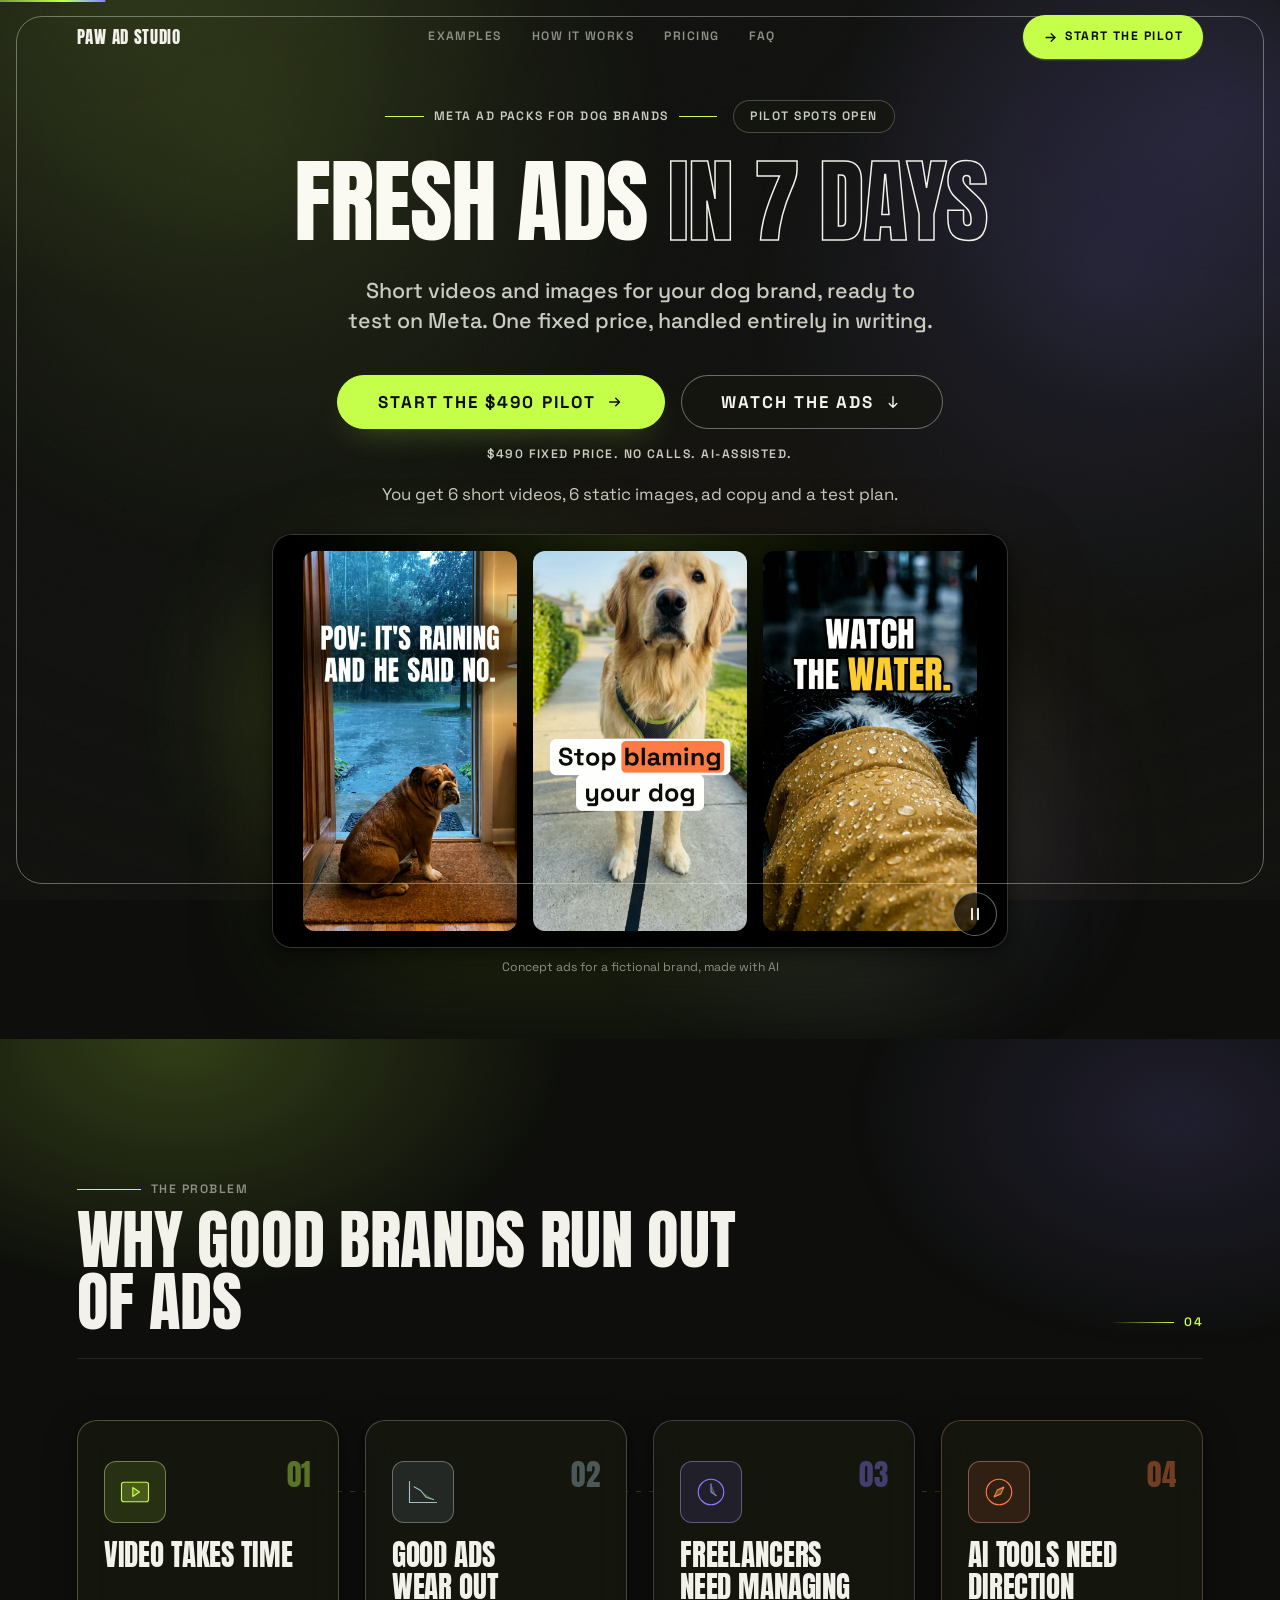
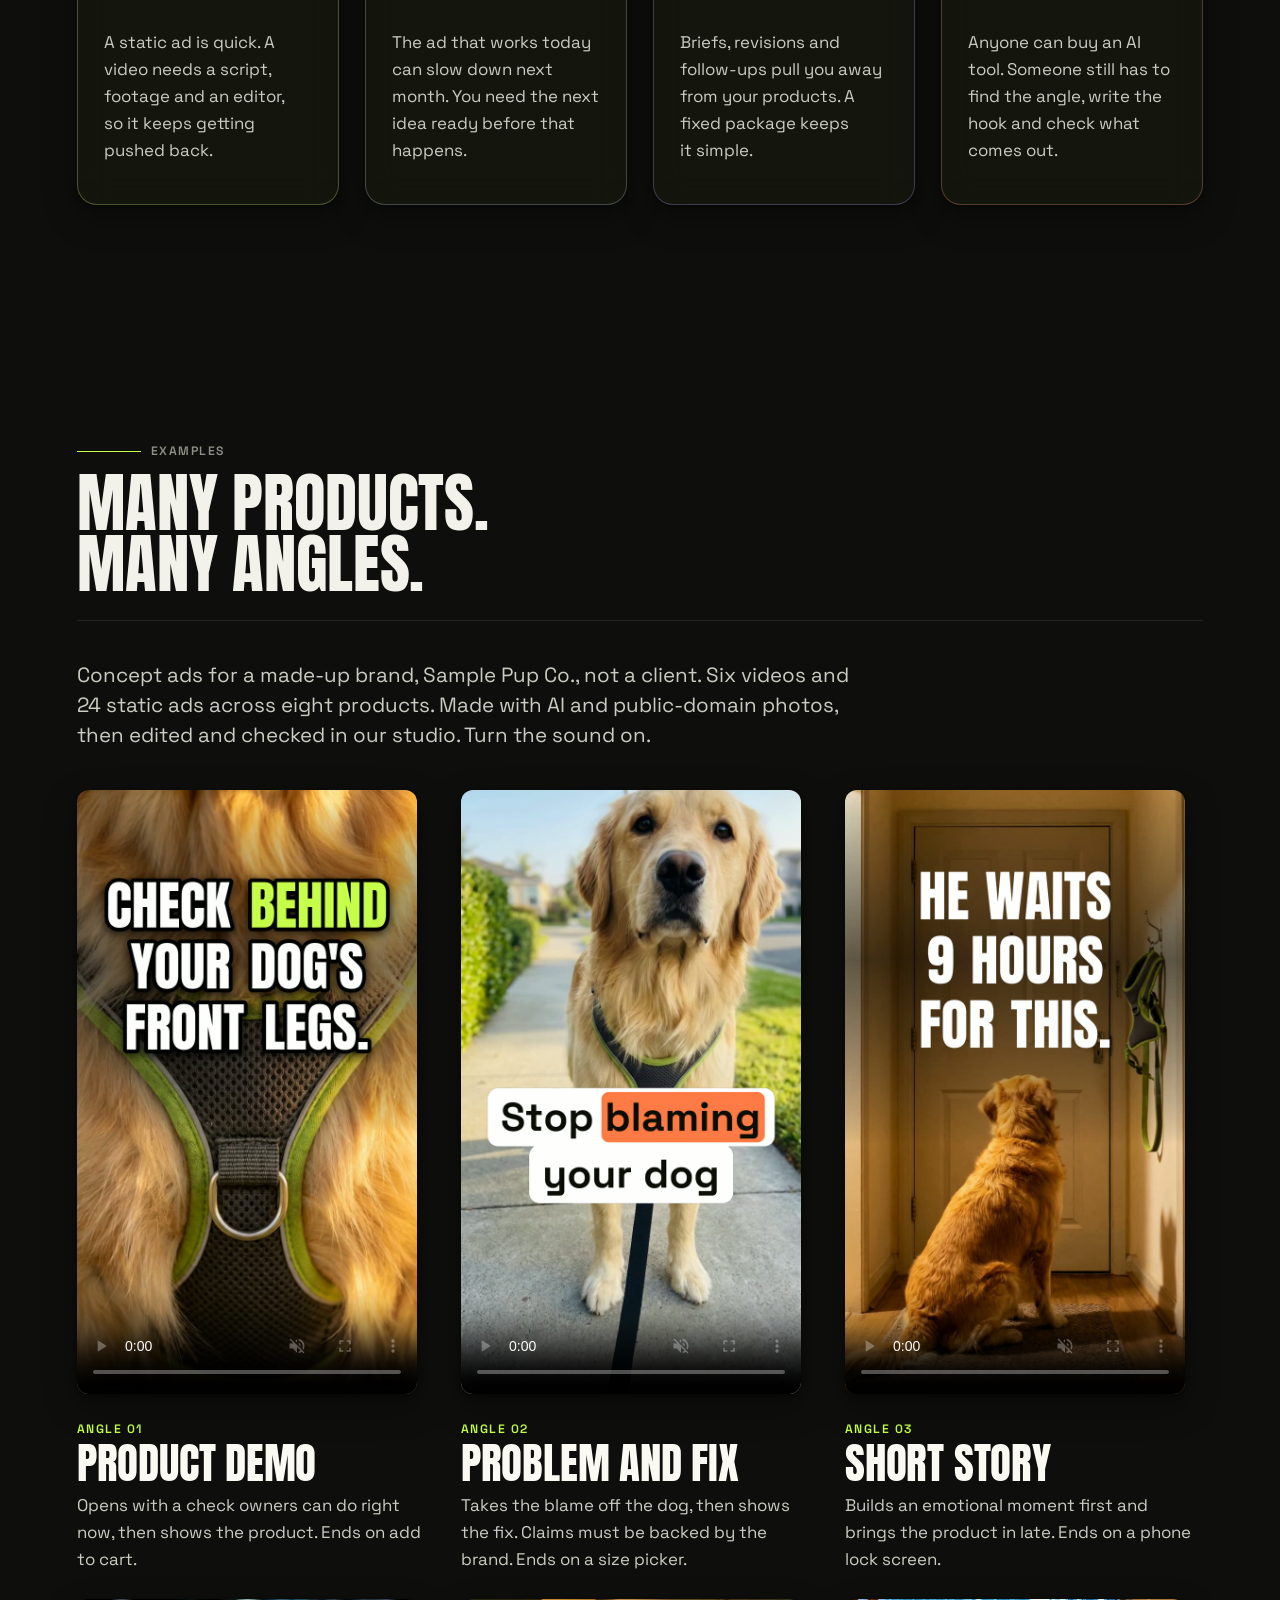
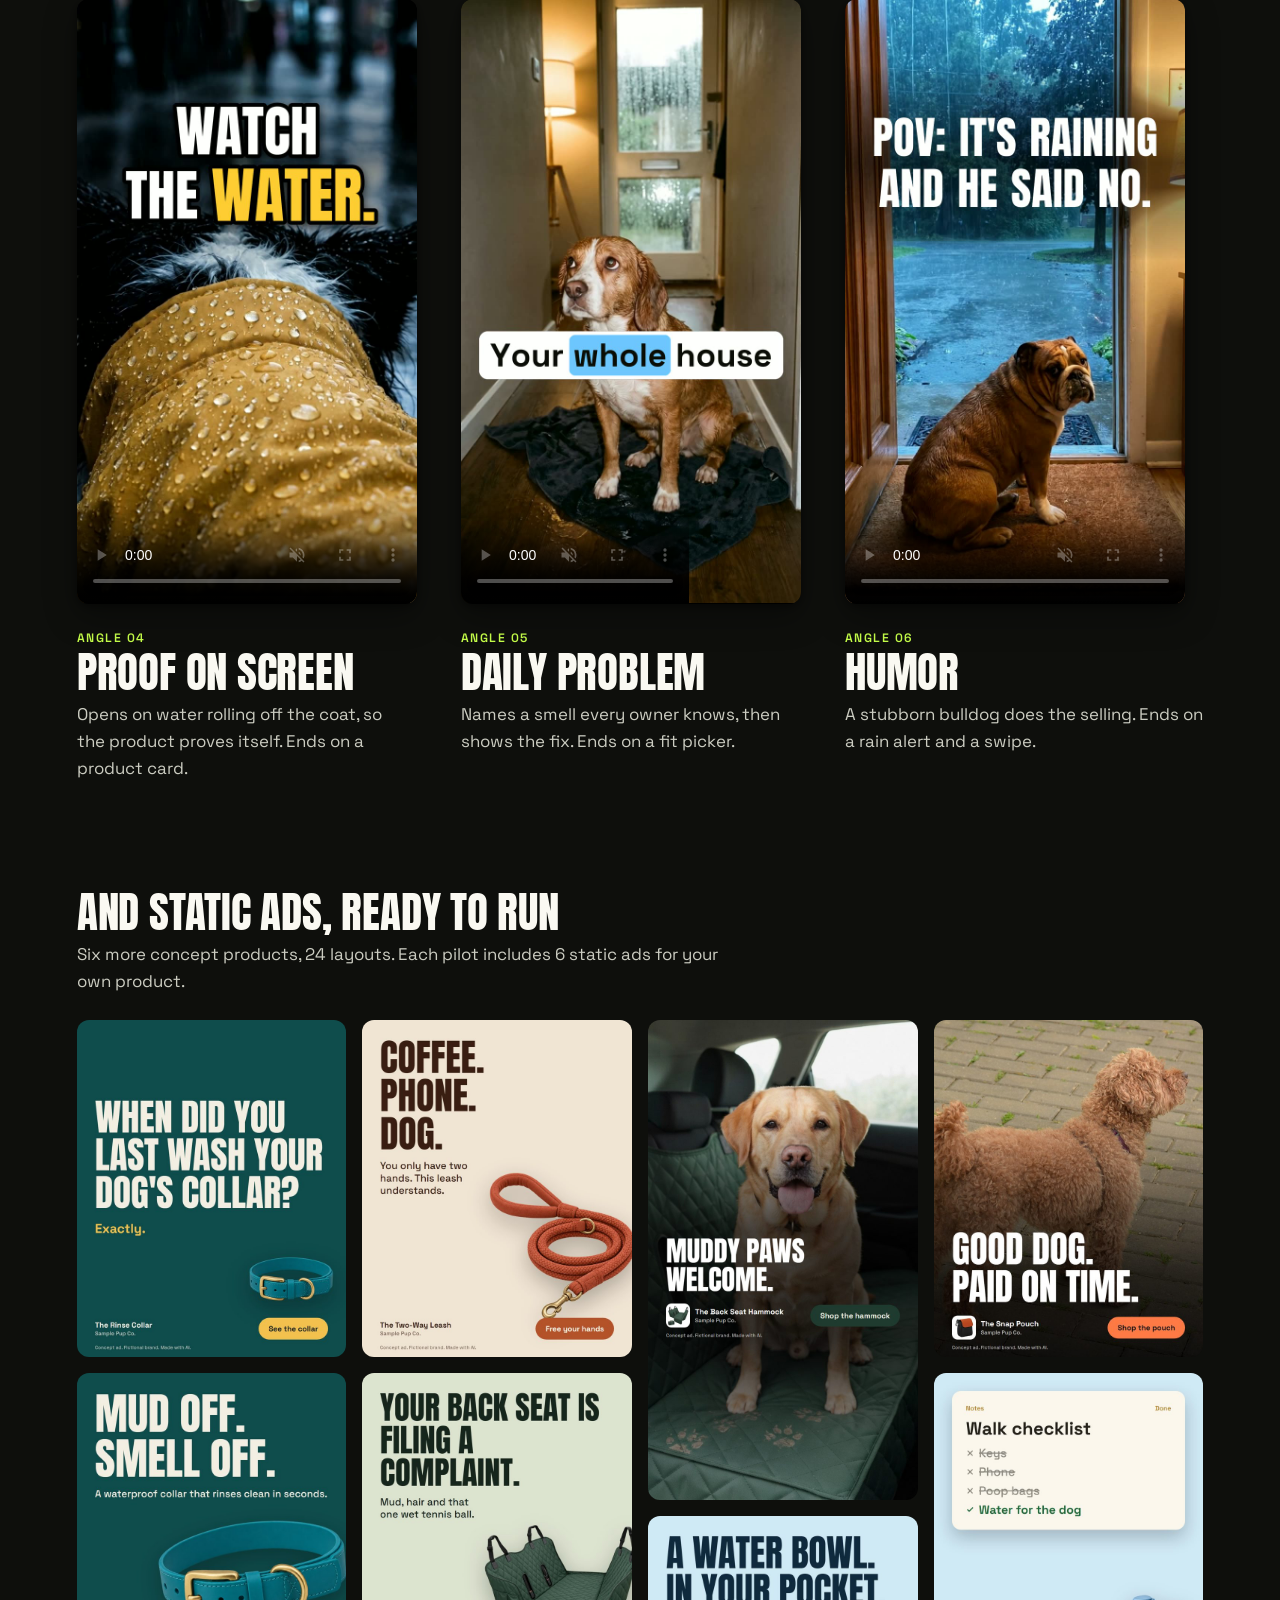
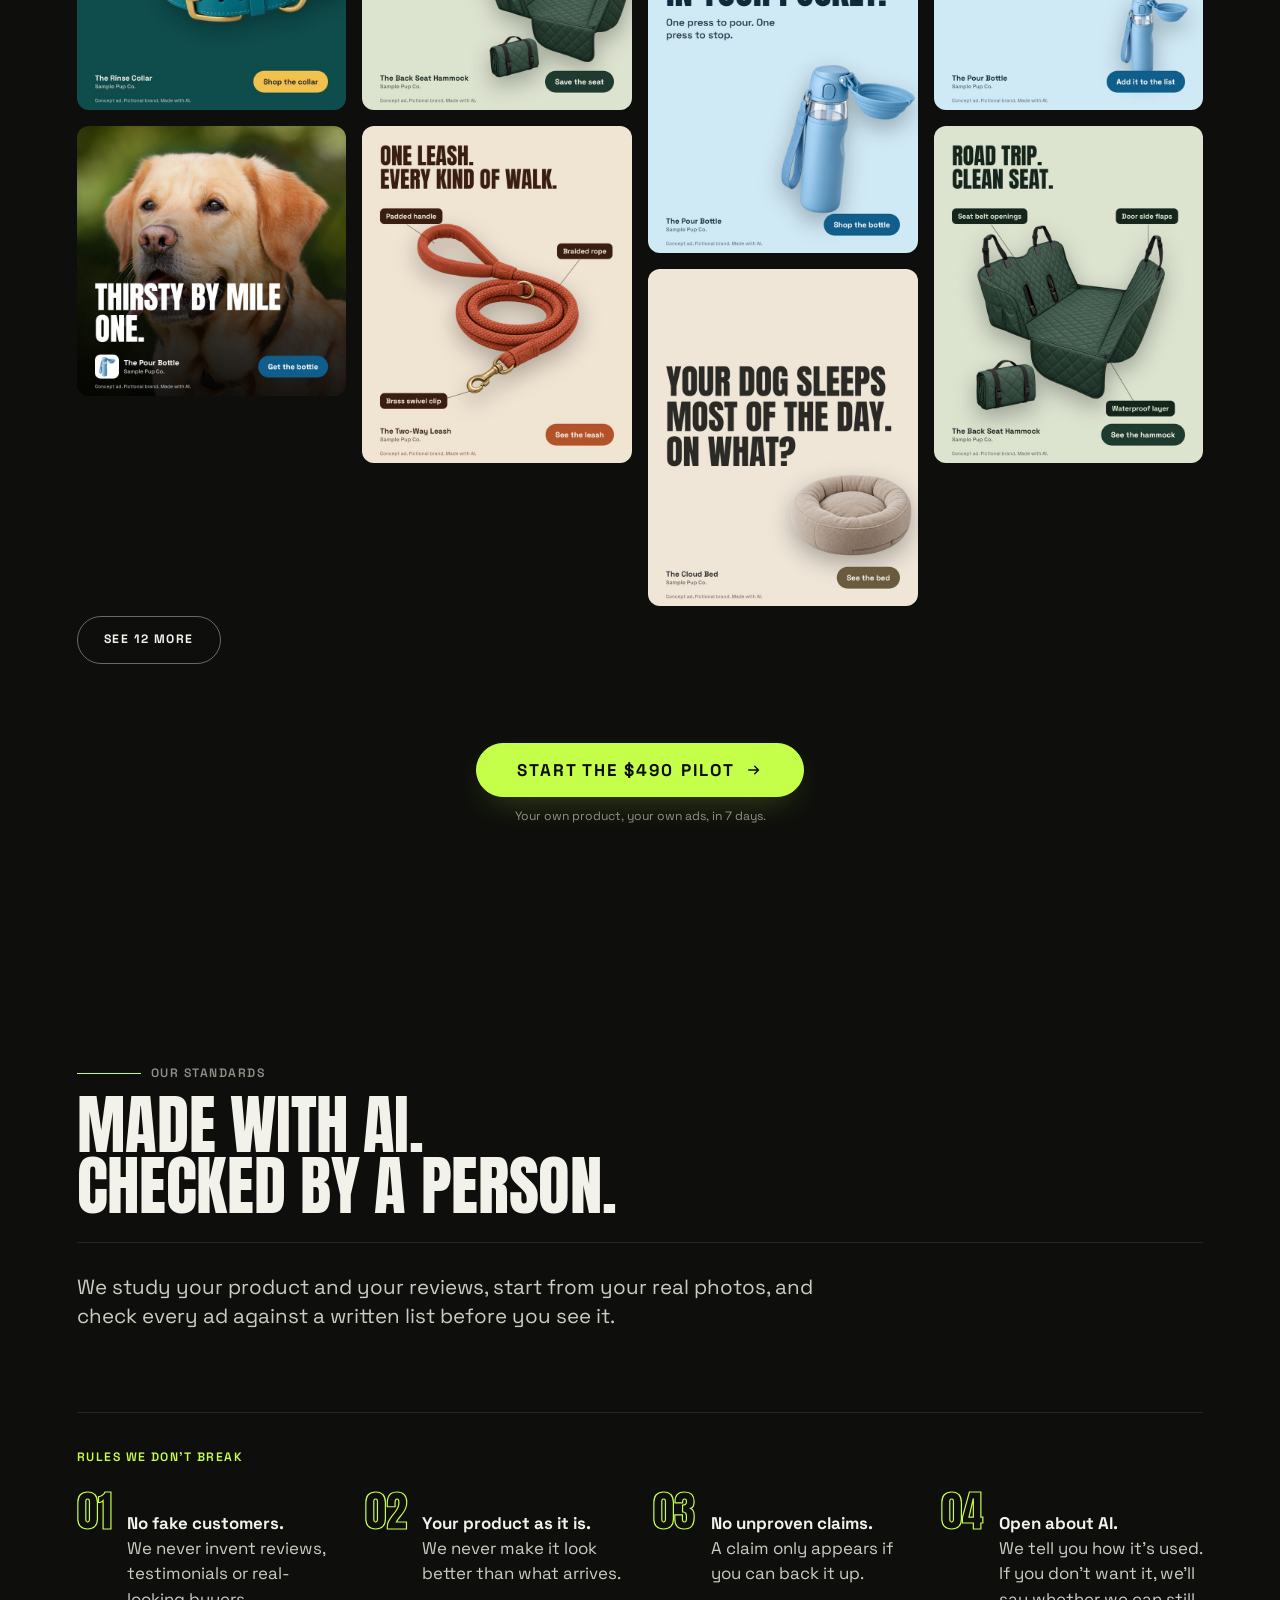
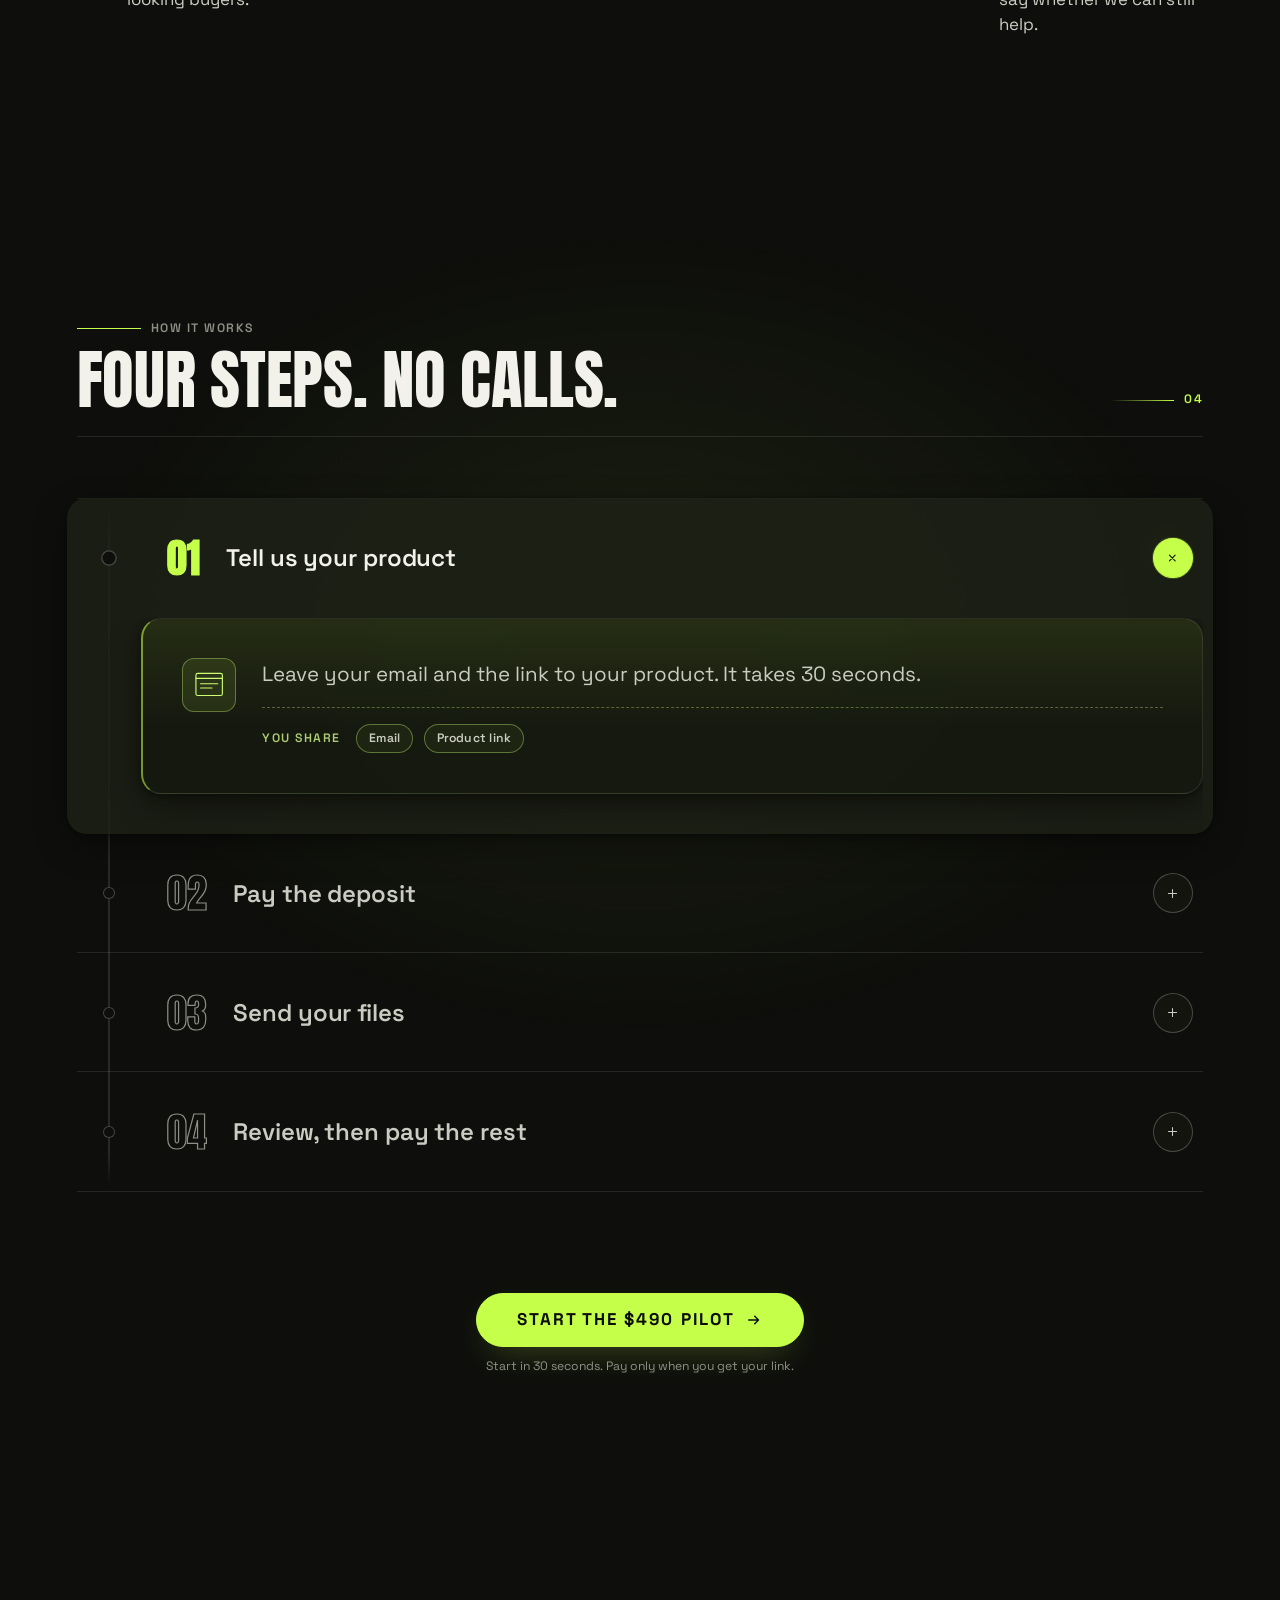
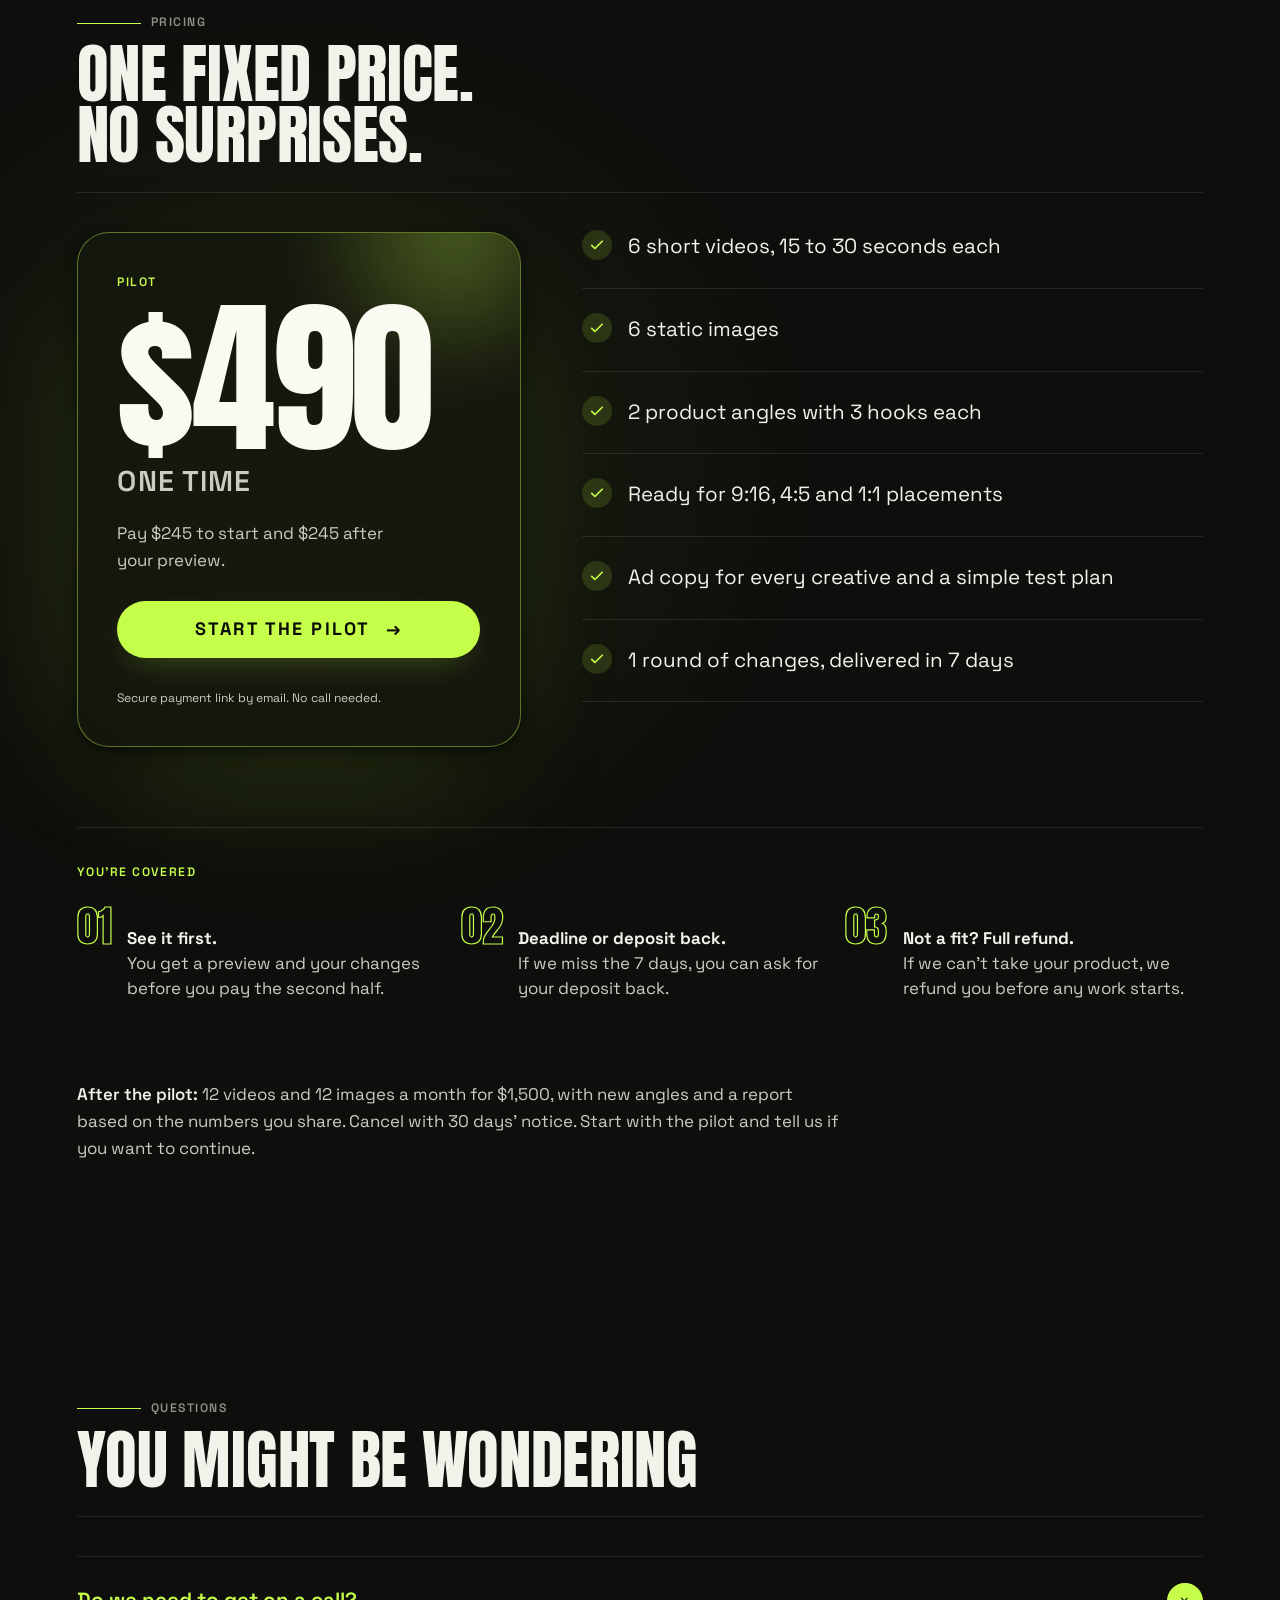
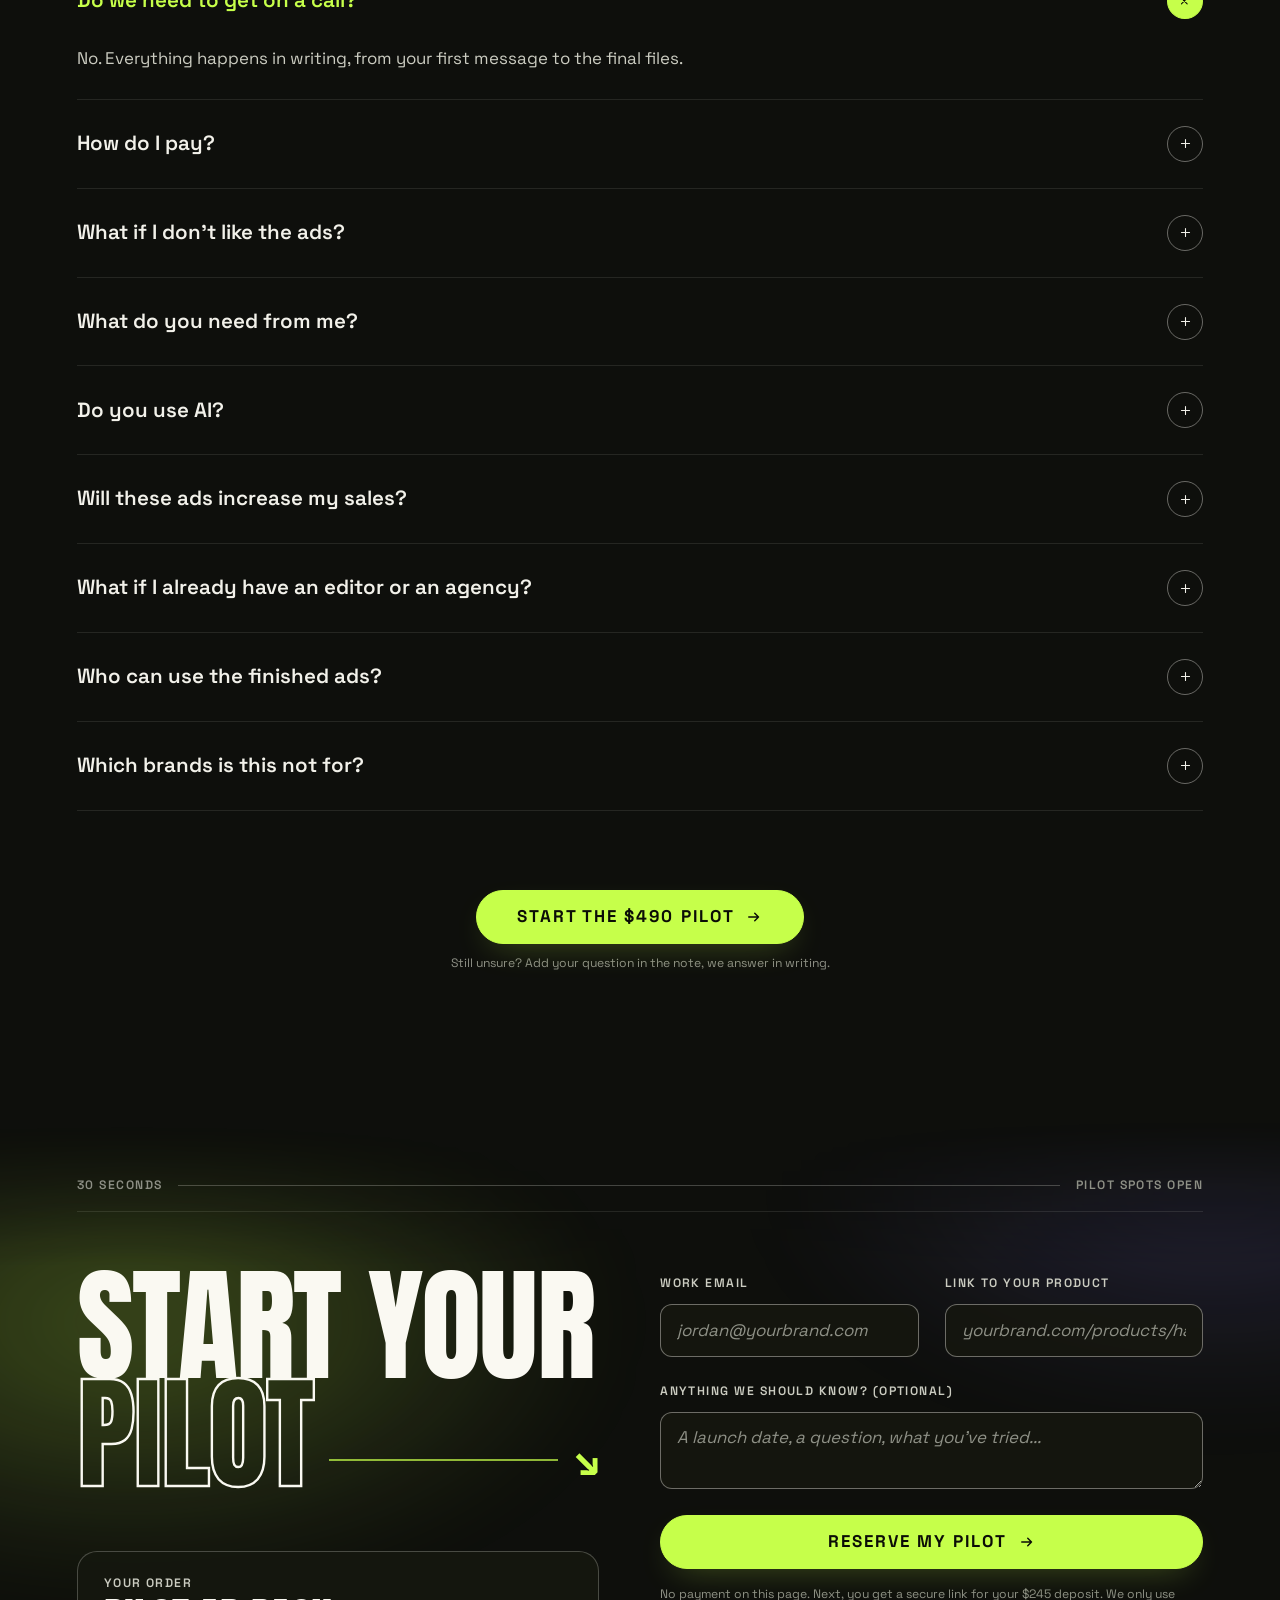
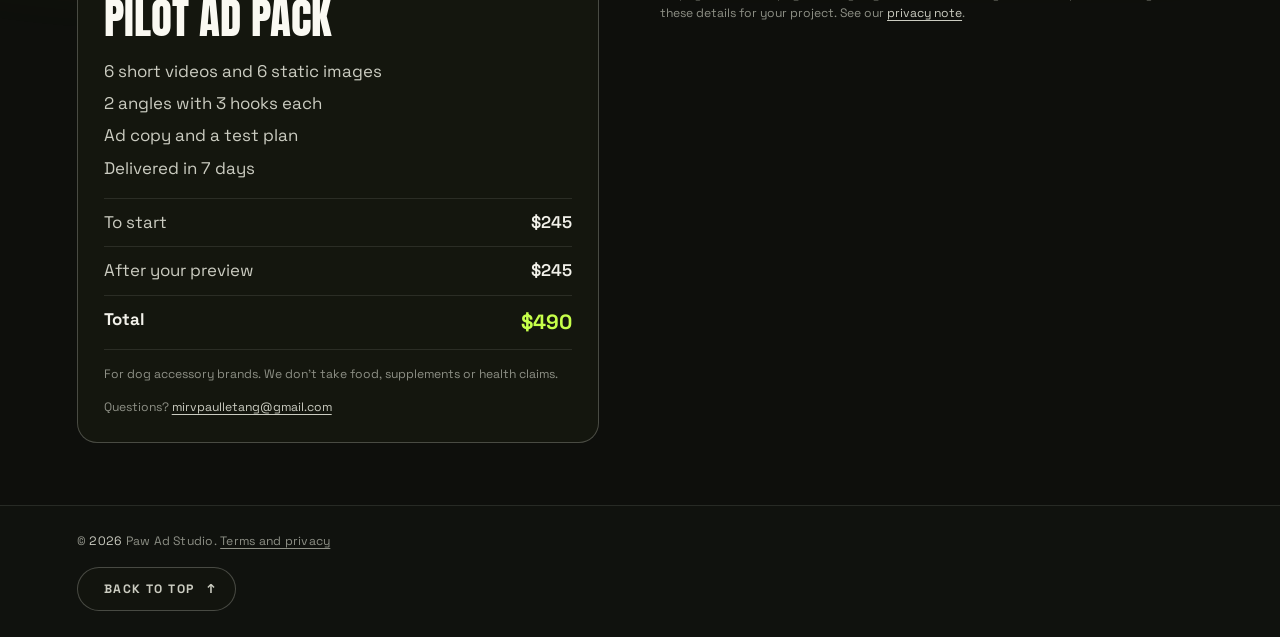
==== commit 9759d0a5: "Site : contact sur l'adresse Gmail pour l'instant Co-Authored-By: Claude Opus 5.5 <noreply@anthropic" ====
--- a/index.html
+++ b/index.html
@@ -435,7 +435,7 @@
               <div class="order__total"><dt>Total</dt><dd>$490</dd></div>
             </dl>
             <p class="order__fit">For dog accessory brands. We don't take food, supplements or health claims.</p>
-            <p class="order__fit">Questions? <a href="mailto:hello@mirvpaulletang.me">hello@mirvpaulletang.me</a></p>
+            <p class="order__fit">Questions? <a href="mailto:mirvpaulletang@gmail.com">mirvpaulletang@gmail.com</a></p>
           </aside>
         </div>
       </div>
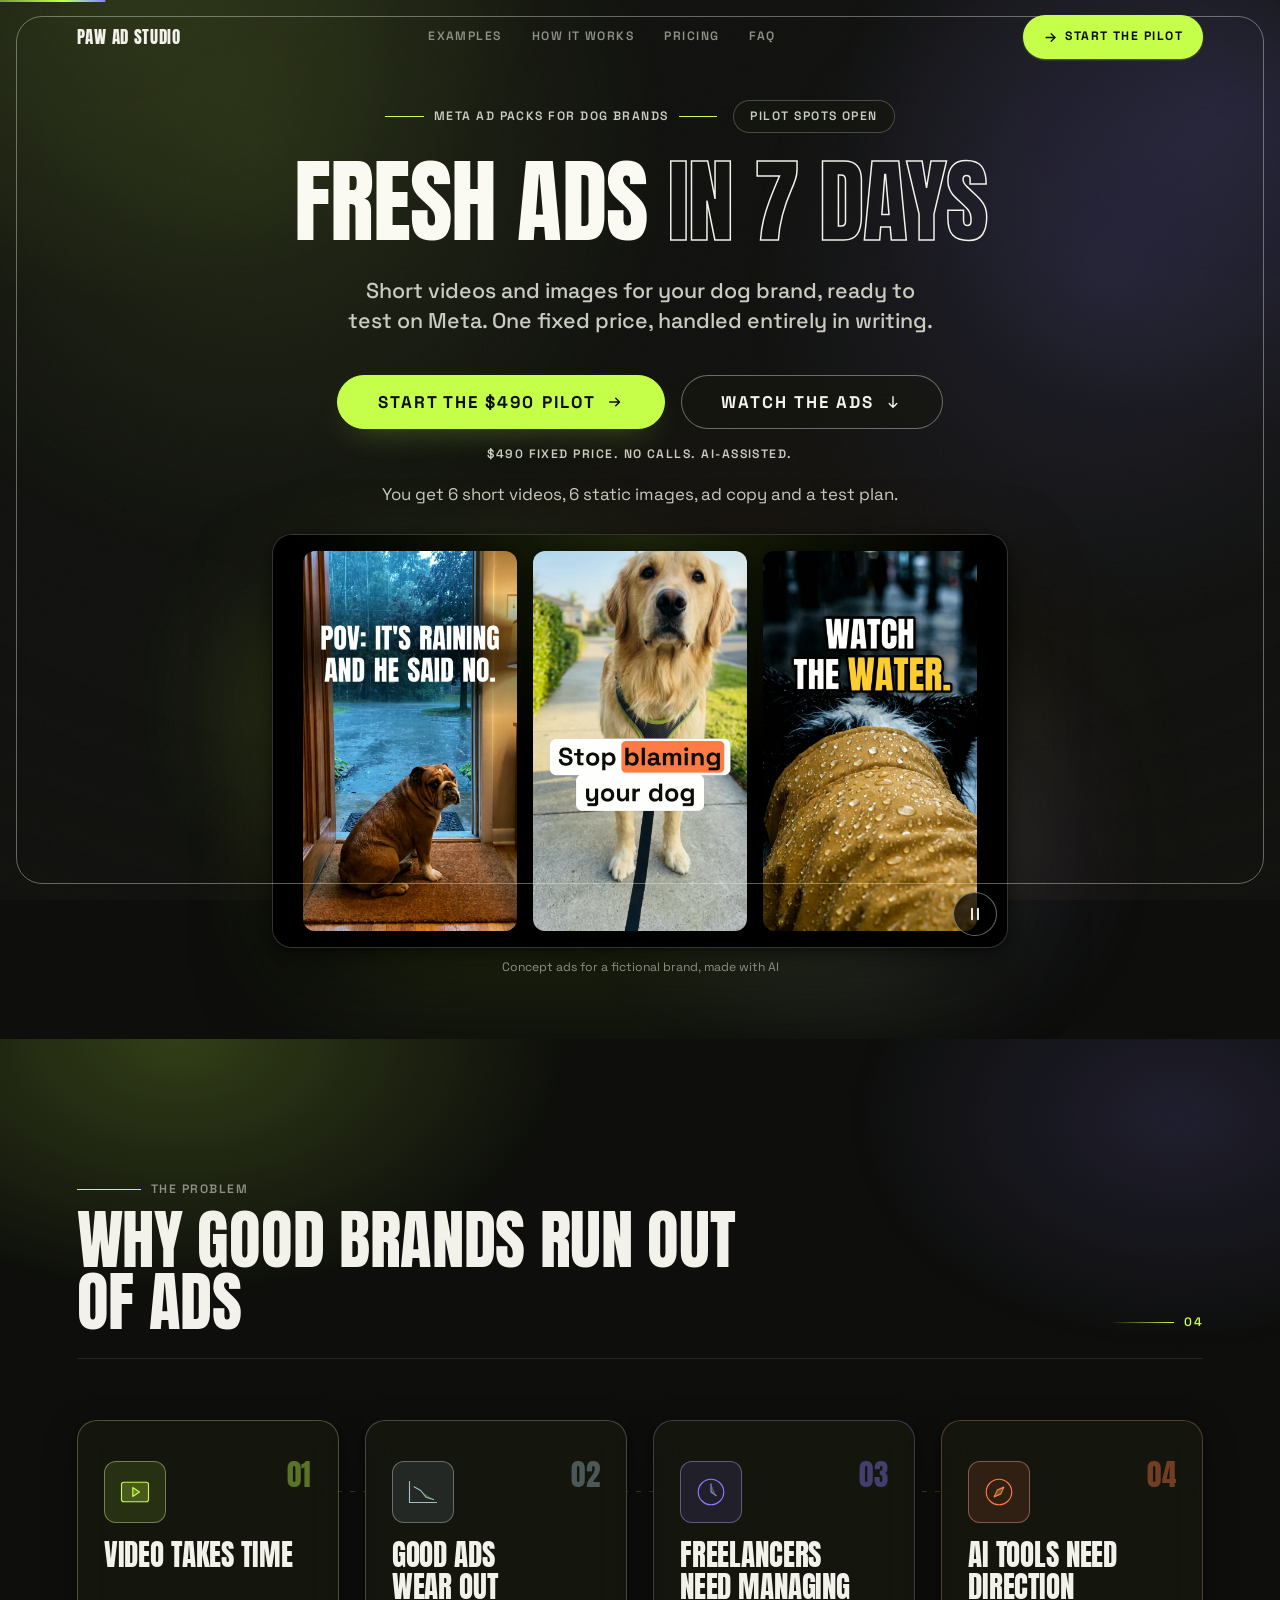
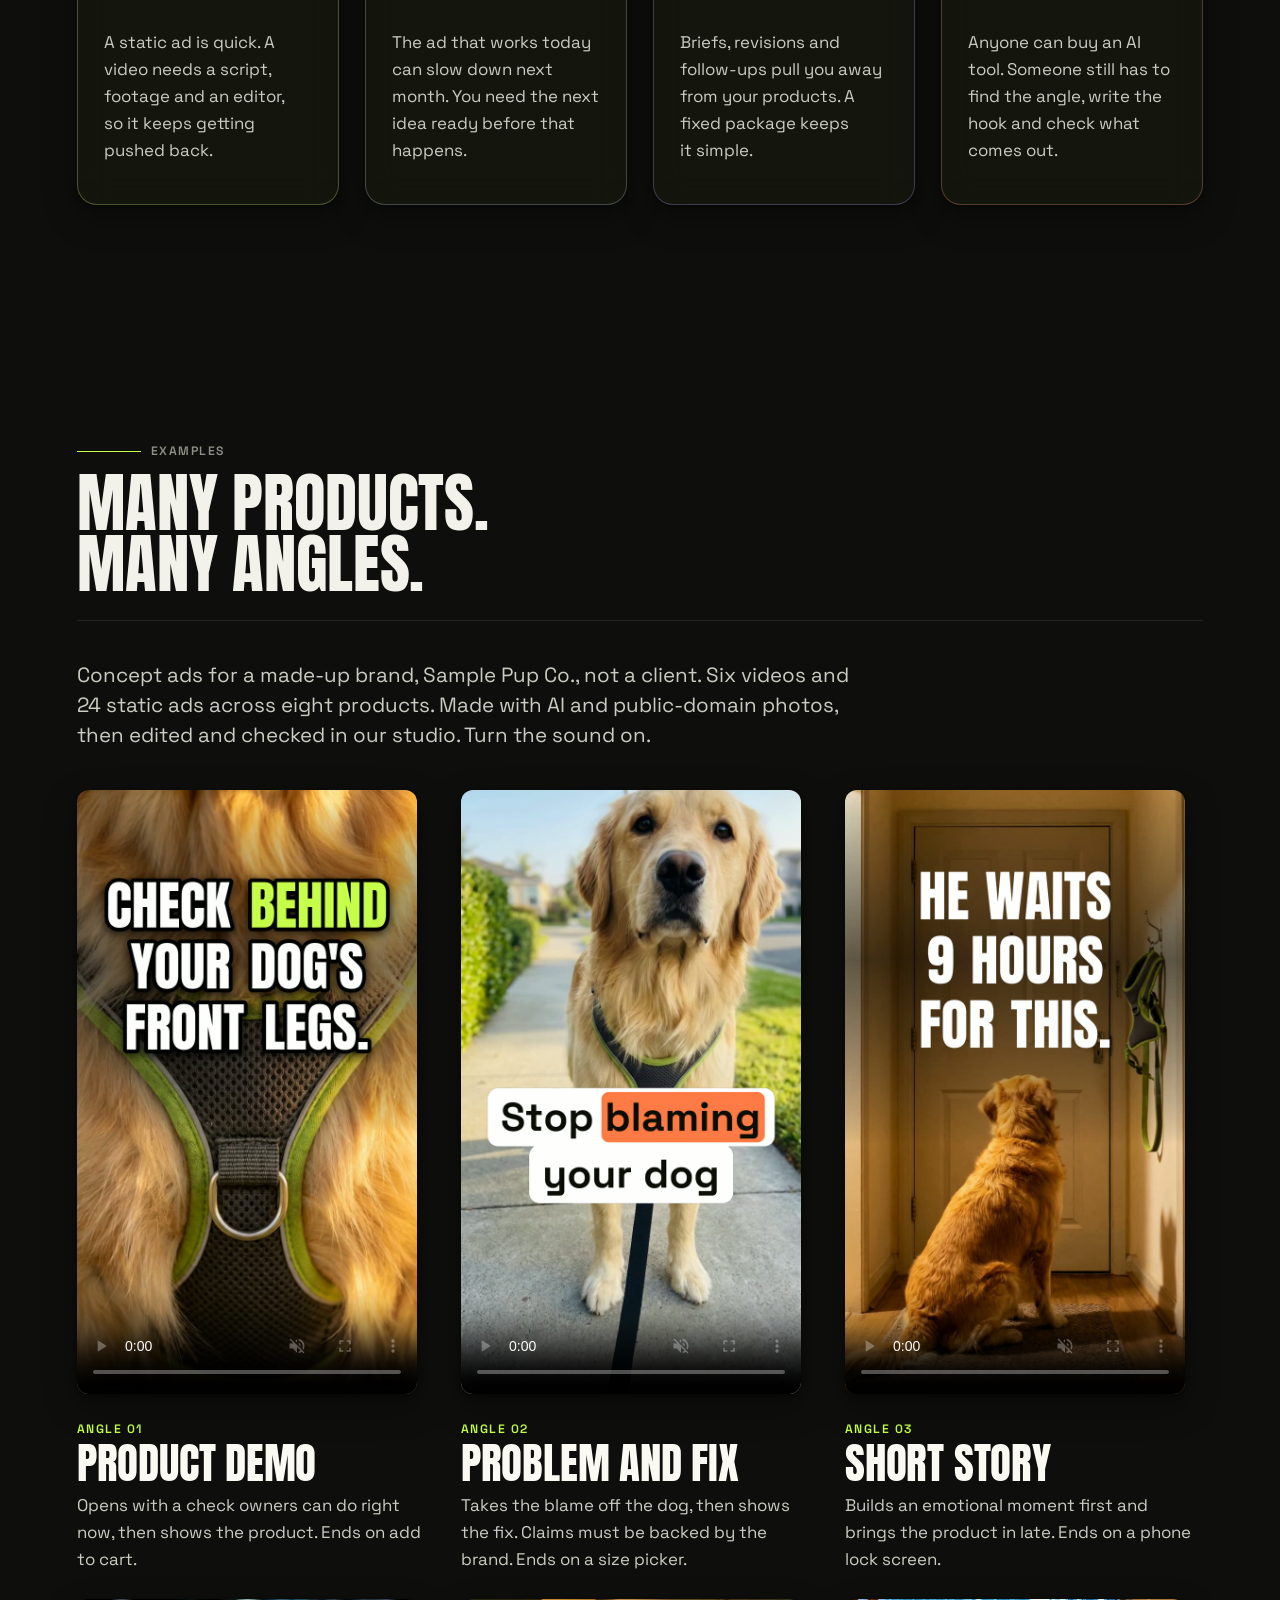
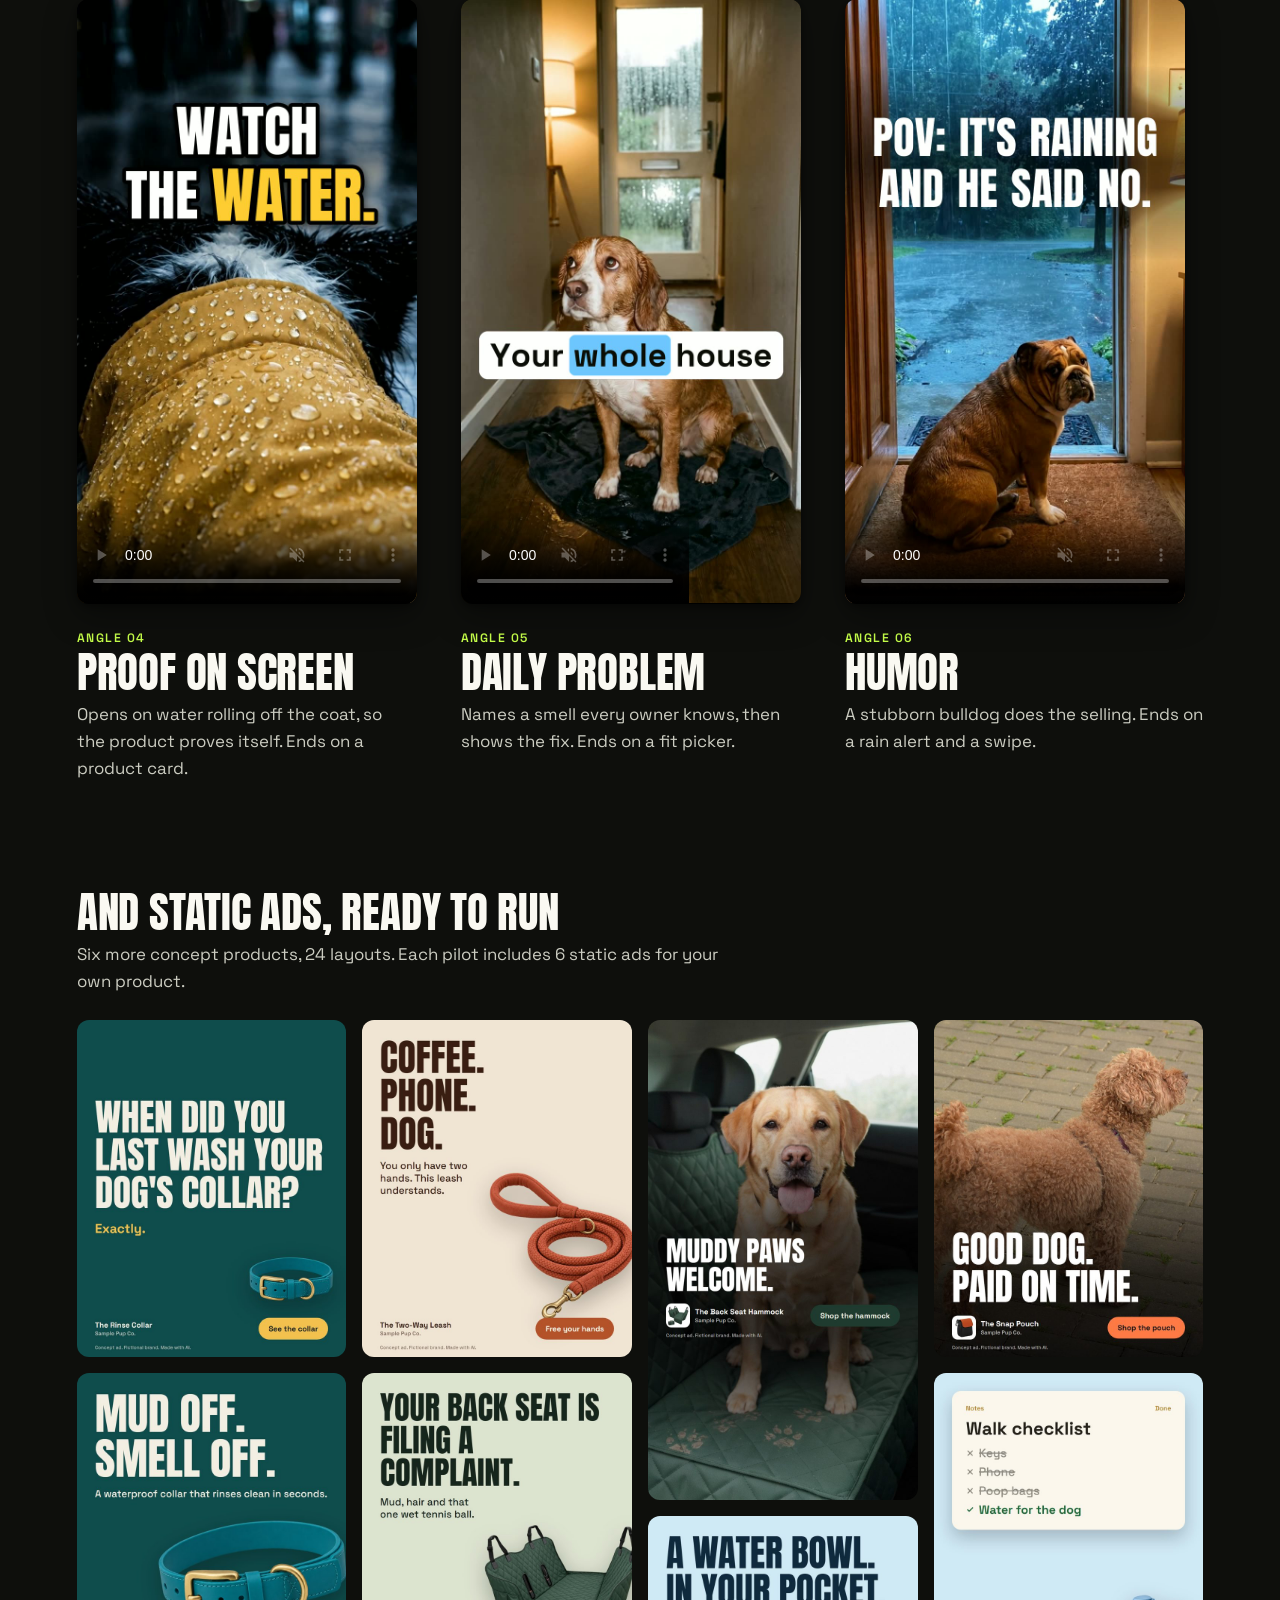
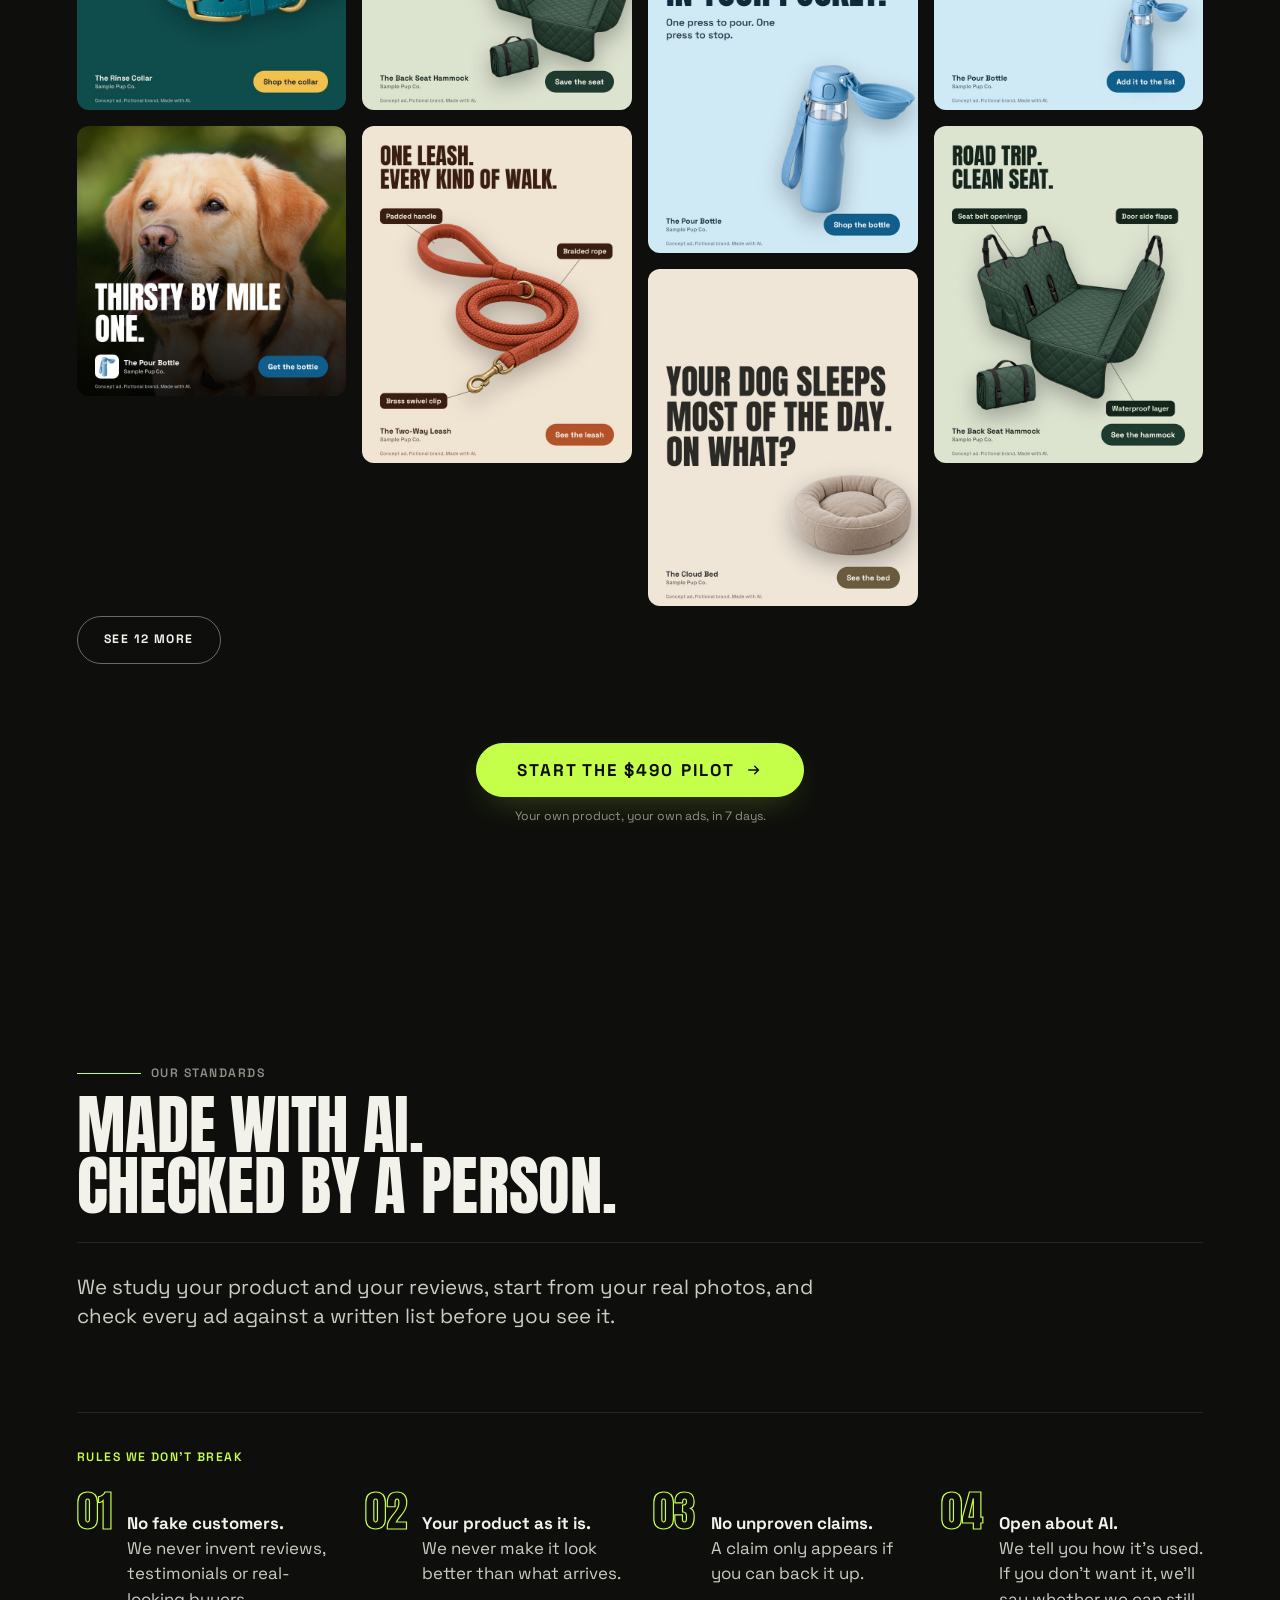
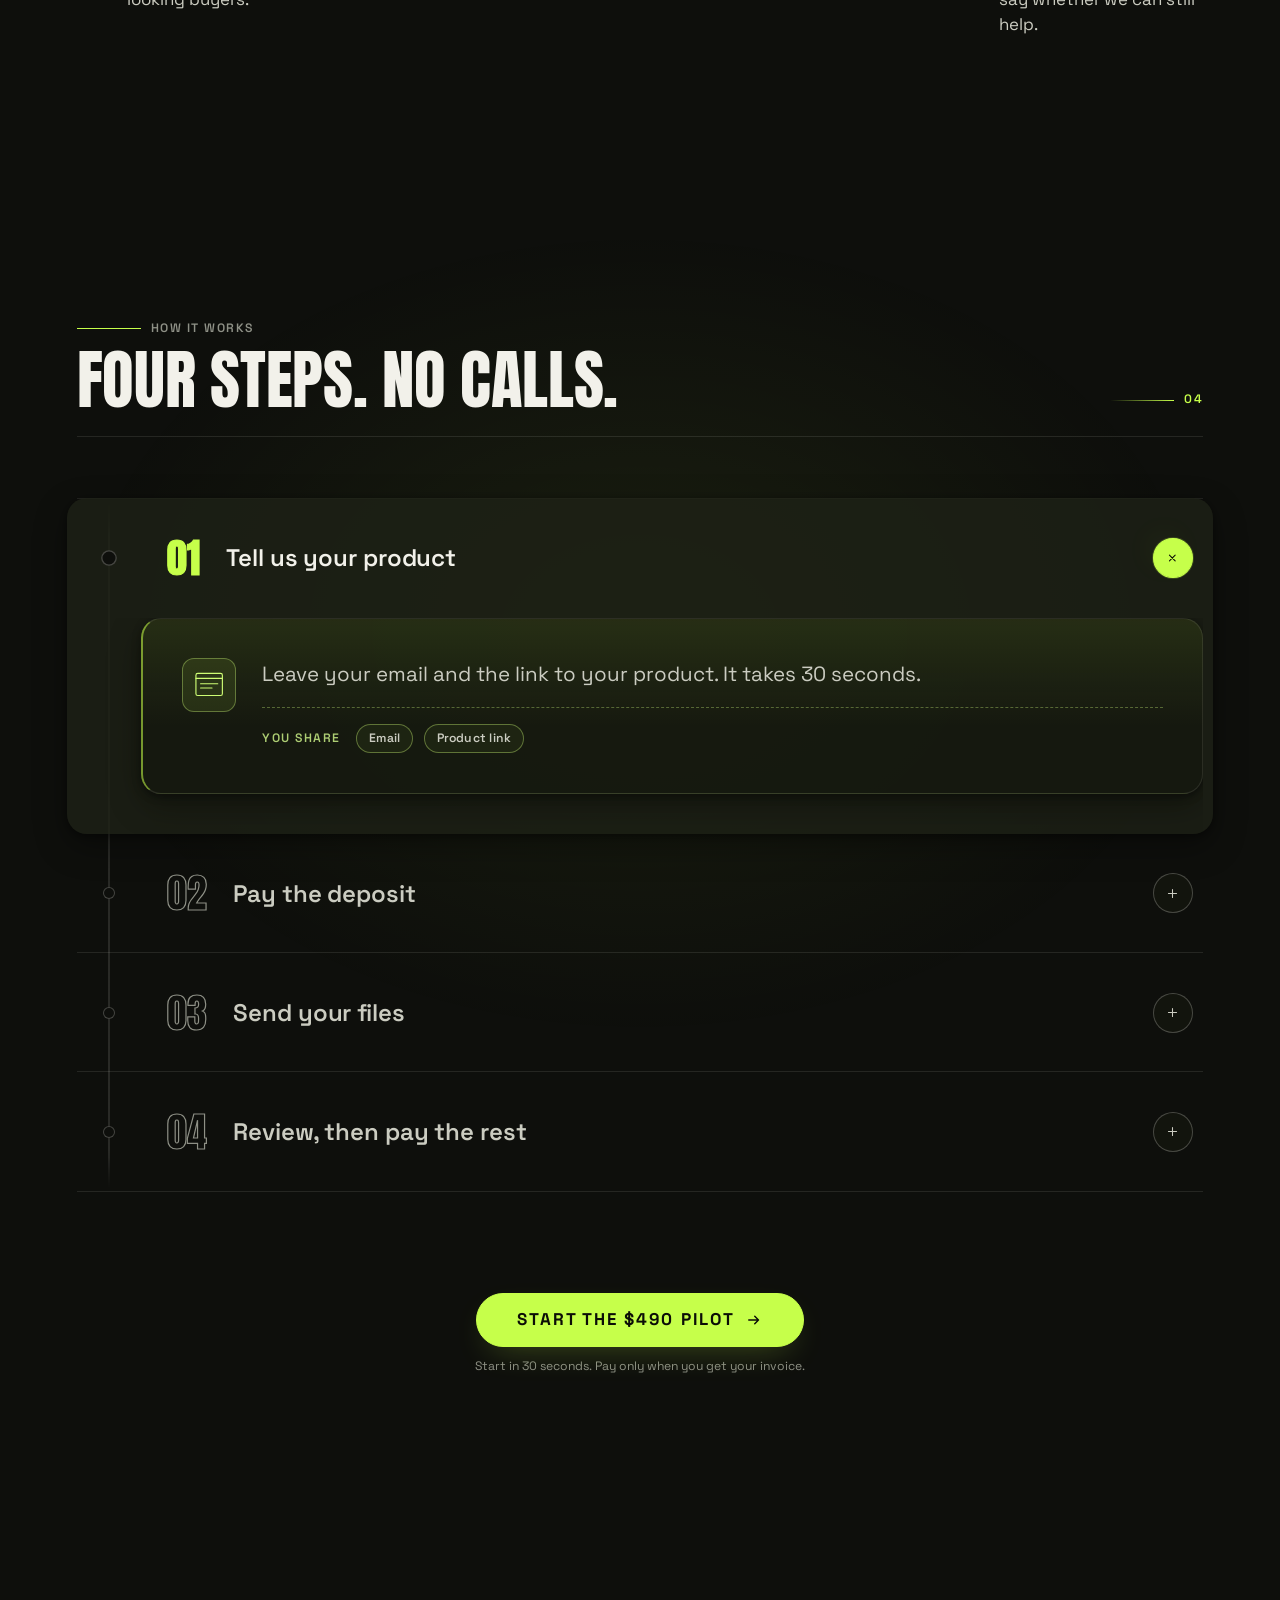
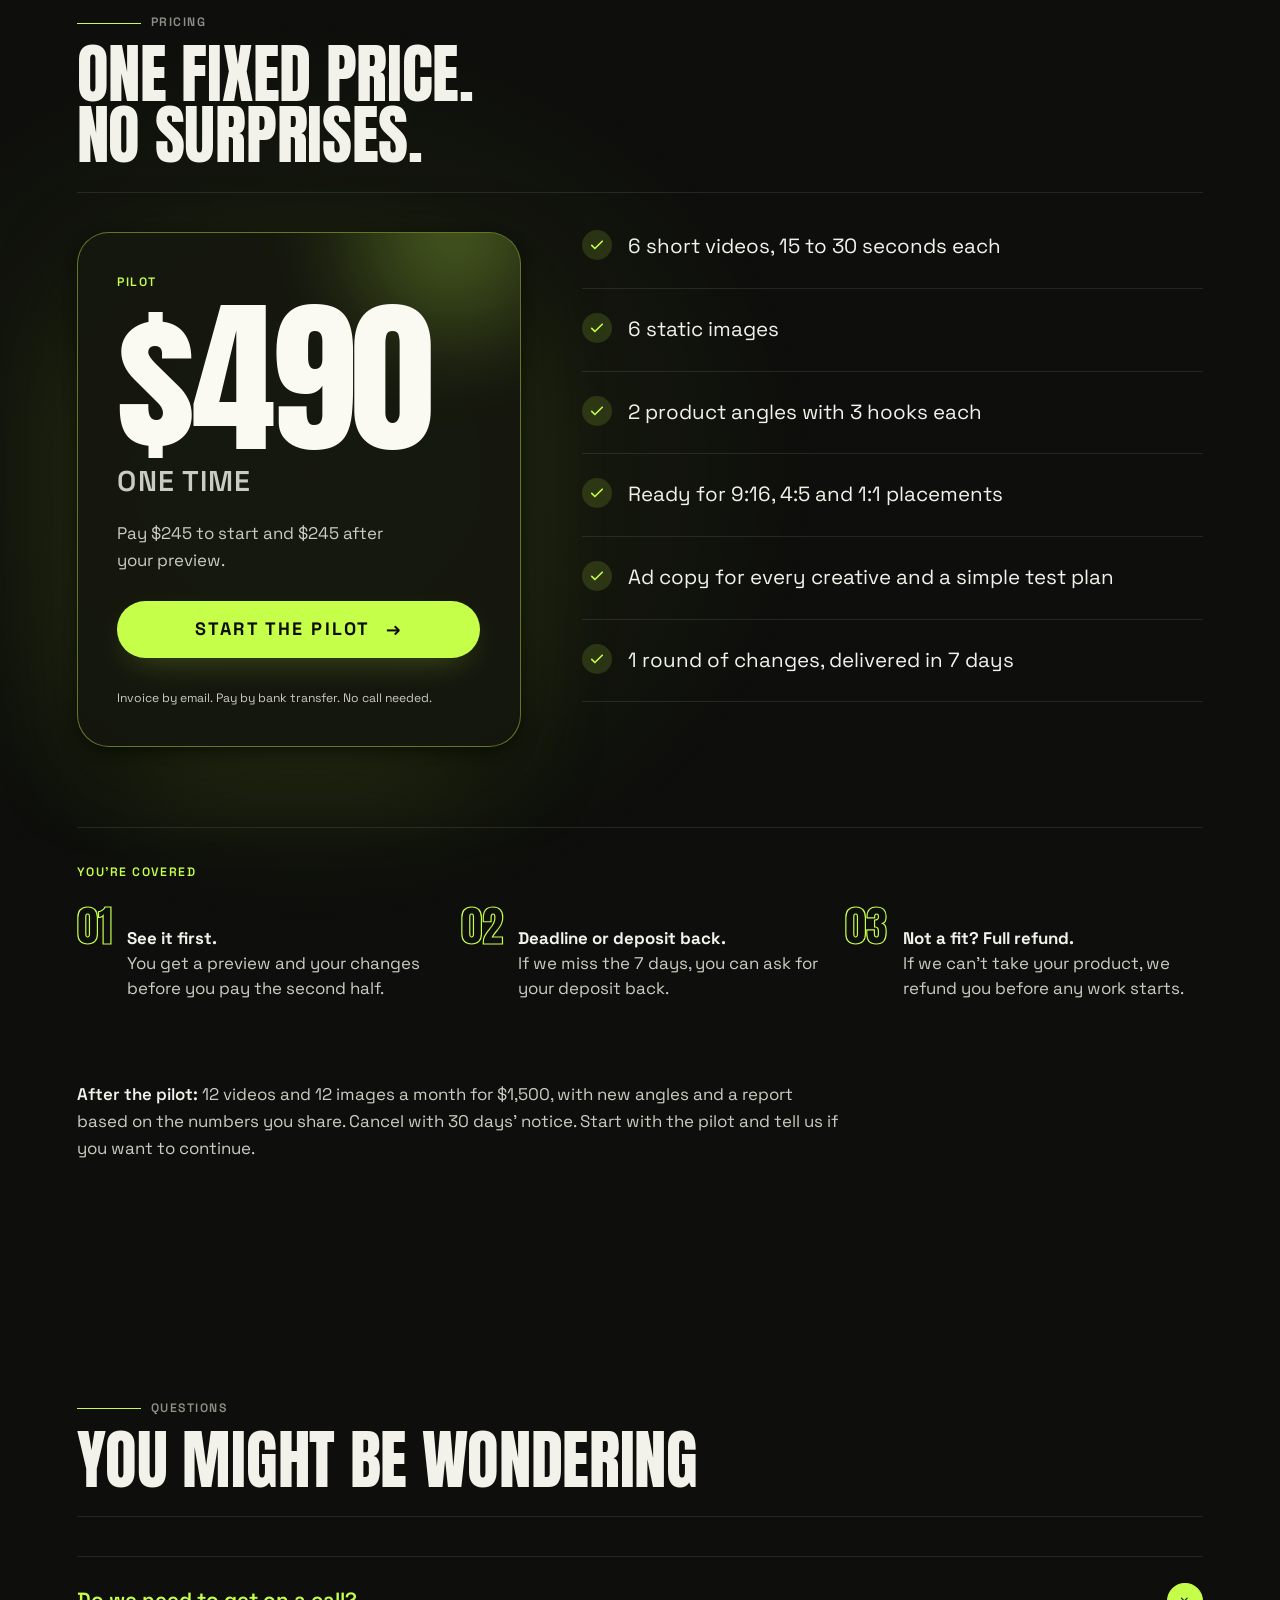
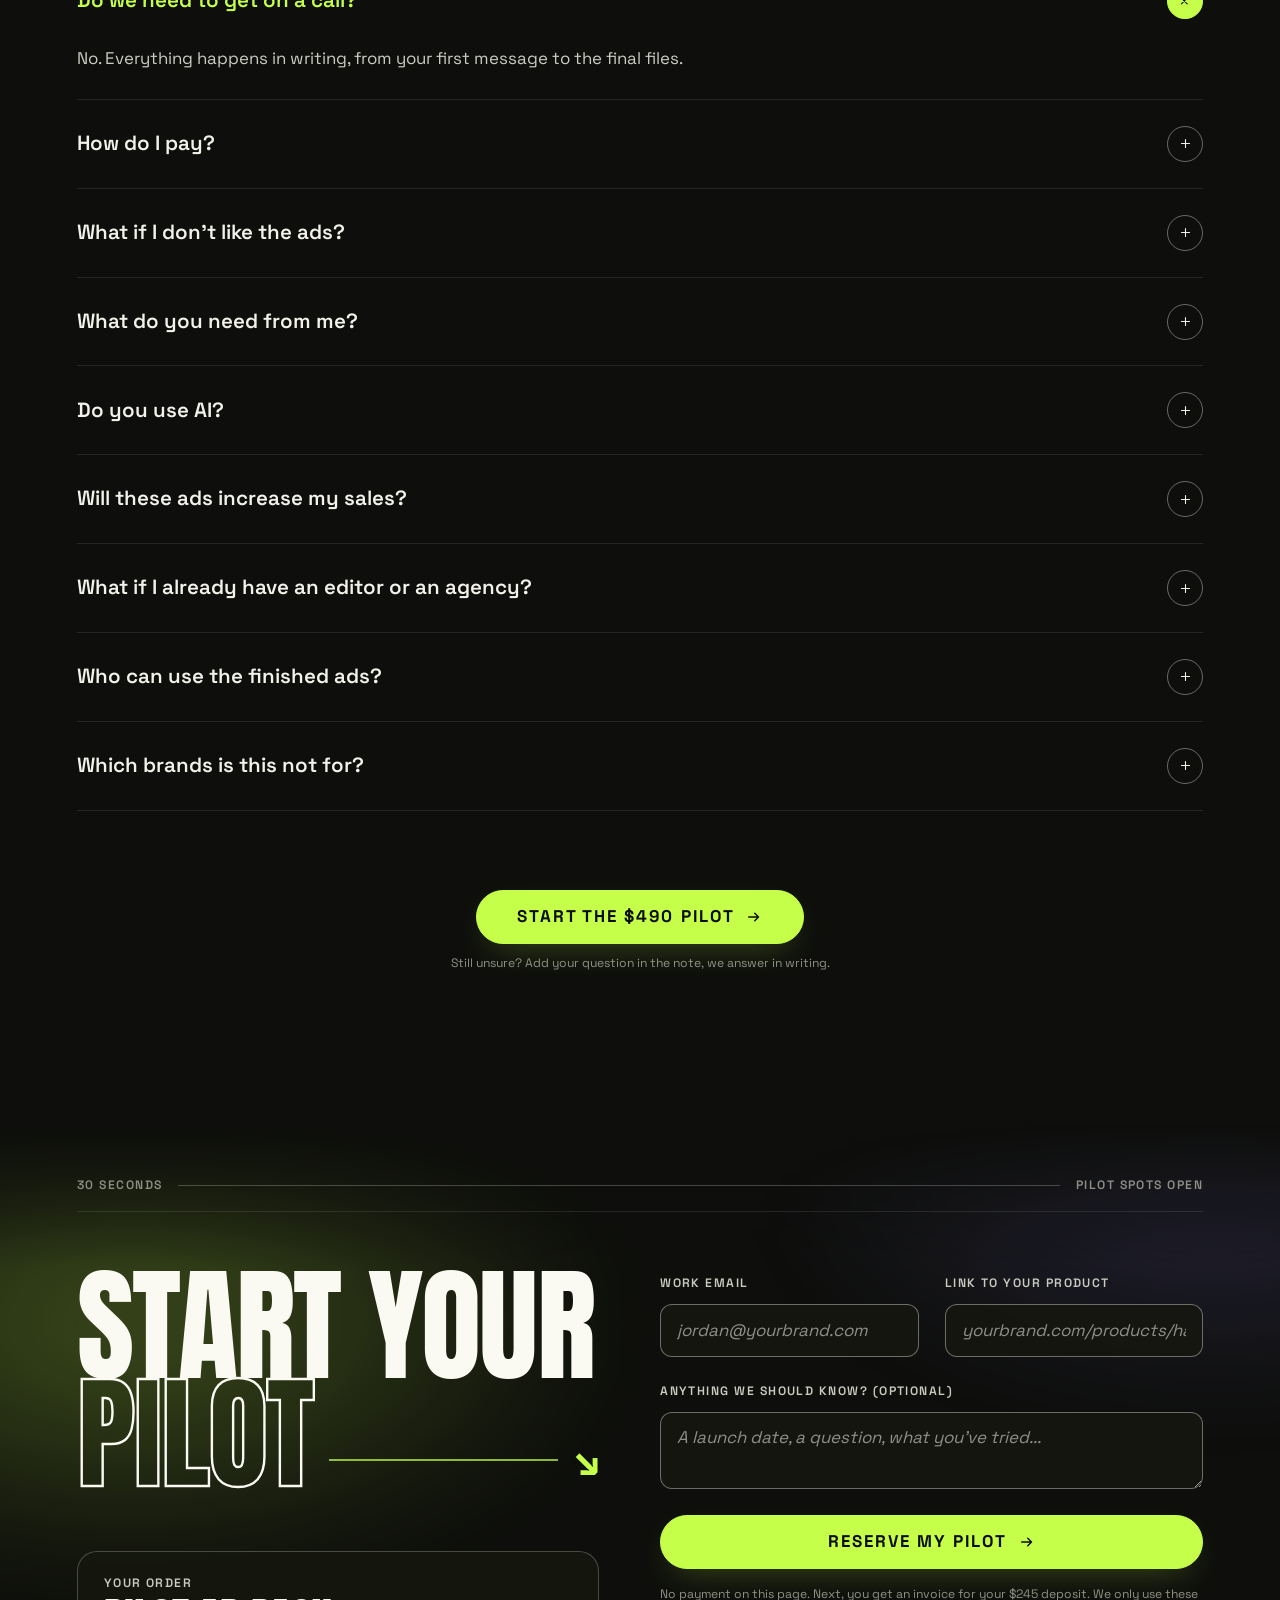
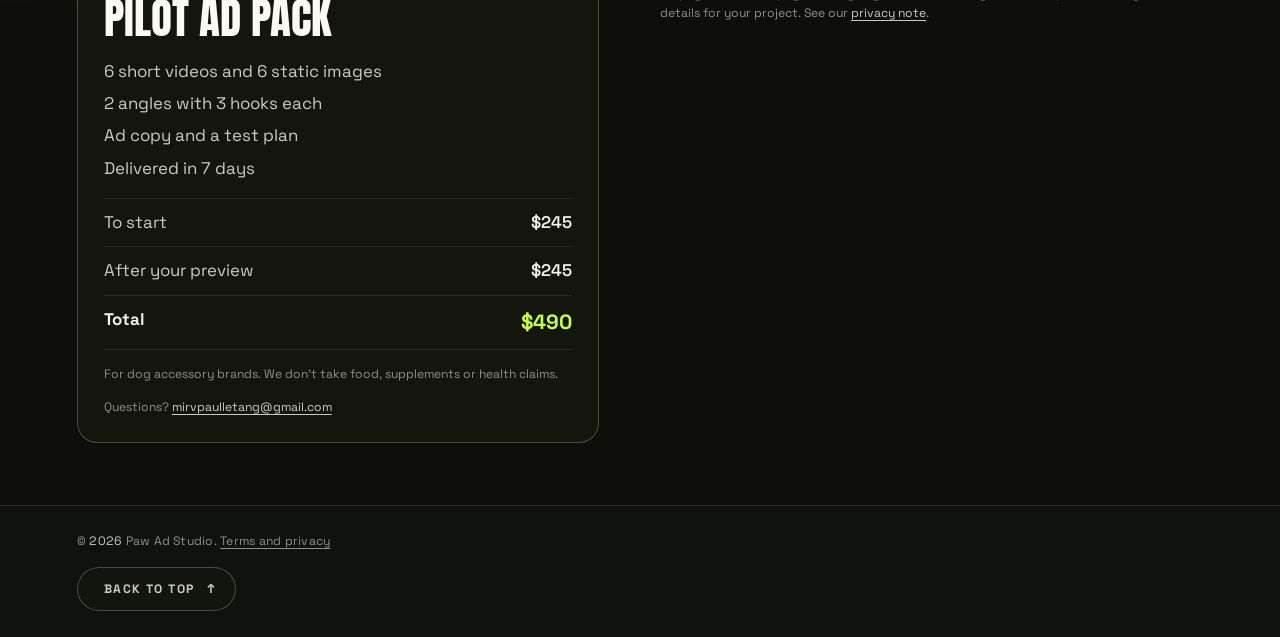
==== commit f2d50750: "Site : acompte payé par virement bancaire sur facture Co-Authored-By: Claude Opus 5.5 <noreply@anthr" ====
--- a/index.html
+++ b/index.html
@@ -289,8 +289,8 @@
             <h3 class="stages__heading"><button type="button" id="stages-head-1" class="stages__button" aria-expanded="false" aria-controls="stages-panel-1"><span class="stages__node" aria-hidden="true"></span><span class="stages__num" aria-hidden="true">02</span><span class="stages__name">Pay the deposit</span><span class="stages__icon" aria-hidden="true"><svg viewBox="0 0 24 24" width="15" height="15" focusable="false"><path d="M12 5.5v13M5.5 12h13" fill="none" stroke="currentColor" stroke-width="1.7" stroke-linecap="round"/></svg></span></button></h3>
             <div class="stages__panel" id="stages-panel-1" role="region" aria-labelledby="stages-head-1"><div class="stages__clip"><div class="stages__card">
               <span class="stages__glyphWrap" aria-hidden="true"><svg class="stages__glyph" viewBox="0 0 48 48" focusable="false"><path pathLength="1" d="M7 8.5h22a3 3 0 0 1 3 3v9.5a3 3 0 0 1-3 3H17.5L11 29.5V24H7a3 3 0 0 1-3-3v-9.5a3 3 0 0 1 3-3Z"/><path pathLength="1" d="M10.5 14.5h15"/><path pathLength="1" d="M10.5 18.5h10"/><path pathLength="1" d="M26 28h15a3 3 0 0 1 3 3v6a3 3 0 0 1-3 3h-3.5v4.5L32 40h-6a3 3 0 0 1-3-3v-6a3 3 0 0 1 3-3Z"/></svg></span>
-              <div class="stages__body"><p class="stages__text">You get a secure payment link for $245, half the price. That reserves your spot. There's no call to book.</p>
-                <div class="stages__tools"><span class="stages__toolsLabel label">You pay</span><ul class="stages__toolsList"><li class="stages__tool" style="--tool-i:0">$245</li><li class="stages__tool" style="--tool-i:1">Secure link</li></ul></div></div>
+              <div class="stages__body"><p class="stages__text">We email you an invoice for $245, half the price. Pay it by bank transfer to reserve your spot. There's no call to book.</p>
+                <div class="stages__tools"><span class="stages__toolsLabel label">You pay</span><ul class="stages__toolsList"><li class="stages__tool" style="--tool-i:0">$245</li><li class="stages__tool" style="--tool-i:1">Bank transfer</li></ul></div></div>
             </div></div></div>
           </article>
 
@@ -317,7 +317,7 @@
             <span class="hero__ctaLabel">Start the $490 pilot</span>
             <span class="hero__ctaIcon" aria-hidden="true"><svg viewBox="0 0 24 24" width="18" height="18" focusable="false"><path d="M5 12h13m0 0-5-5m5 5-5 5" fill="none" stroke="currentColor" stroke-width="1.9" stroke-linecap="round" stroke-linejoin="round"/></svg></span>
           </a>
-          <p class="fcta__note">Start in 30 seconds. Pay only when you get your link.</p>
+          <p class="fcta__note">Start in 30 seconds. Pay only when you get your invoice.</p>
         </div>
       </div>
     </section>
@@ -336,7 +336,7 @@
             <p class="offer__amount"><span class="offer__num display">$490</span><span class="offer__per">one time</span></p>
             <p class="offer__note">Pay $245 to start and $245 after your preview.</p>
             <a class="offer__cta" href="#start"><span>Start the pilot</span><span class="offer__ctaArrow" aria-hidden="true">→</span></a>
-            <p class="offer__secure">Secure payment link by email. No call needed.</p>
+            <p class="offer__secure">Invoice by email. Pay by bank transfer. No call needed.</p>
           </div>
           <ul class="offer__list">
             <li class="offer__item" data-fx style="--fx-i:2"><span class="offer__check"><svg viewBox="0 0 24 24" width="18" height="18" aria-hidden="true" focusable="false"><path d="m5 12.5 4.2 4.2L19 7" fill="none" stroke="currentColor" stroke-width="2.2" stroke-linecap="round" stroke-linejoin="round"/></svg></span><span>6 short videos, 15 to 30 seconds each</span></li>
@@ -416,7 +416,7 @@
               <span class="hero__ctaLabel" id="brief-submit-label">Reserve my pilot</span>
               <span class="hero__ctaIcon" aria-hidden="true"><svg viewBox="0 0 24 24" width="18" height="18" focusable="false"><path d="M5 12h13m0 0-5-5m5 5-5 5" fill="none" stroke="currentColor" stroke-width="1.9" stroke-linecap="round" stroke-linejoin="round"/></svg></span>
             </button>
-            <p class="brief__note"><span id="brief-next">No payment on this page. Next, you get a secure link for your $245 deposit.</span> We only use these details for your project. See our <a href="terms.html#privacy">privacy note</a>.</p>
+            <p class="brief__note"><span id="brief-next">No payment on this page. Next, you get an invoice for your $245 deposit.</span> We only use these details for your project. See our <a href="terms.html#privacy">privacy note</a>.</p>
             <div class="brief__status" id="form-status" role="status" aria-live="polite" tabindex="-1" hidden></div>
           </form>
 
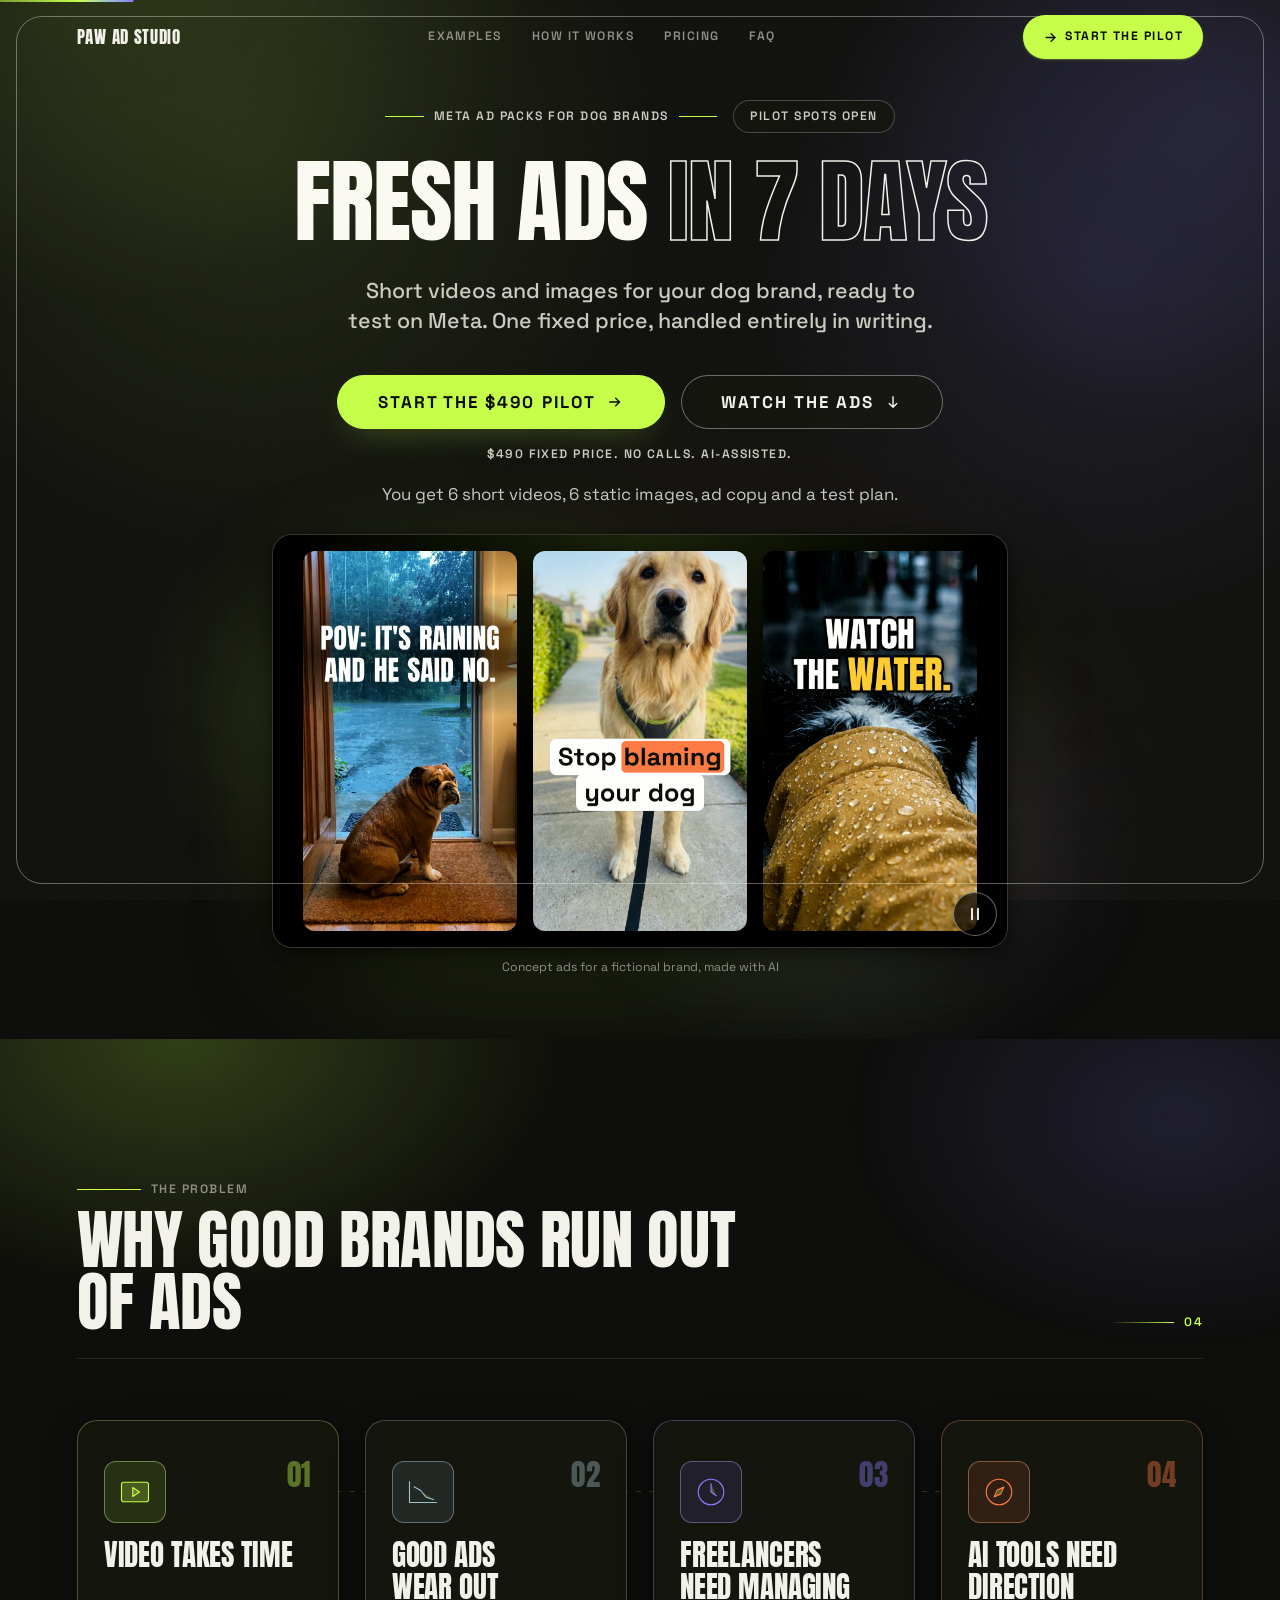
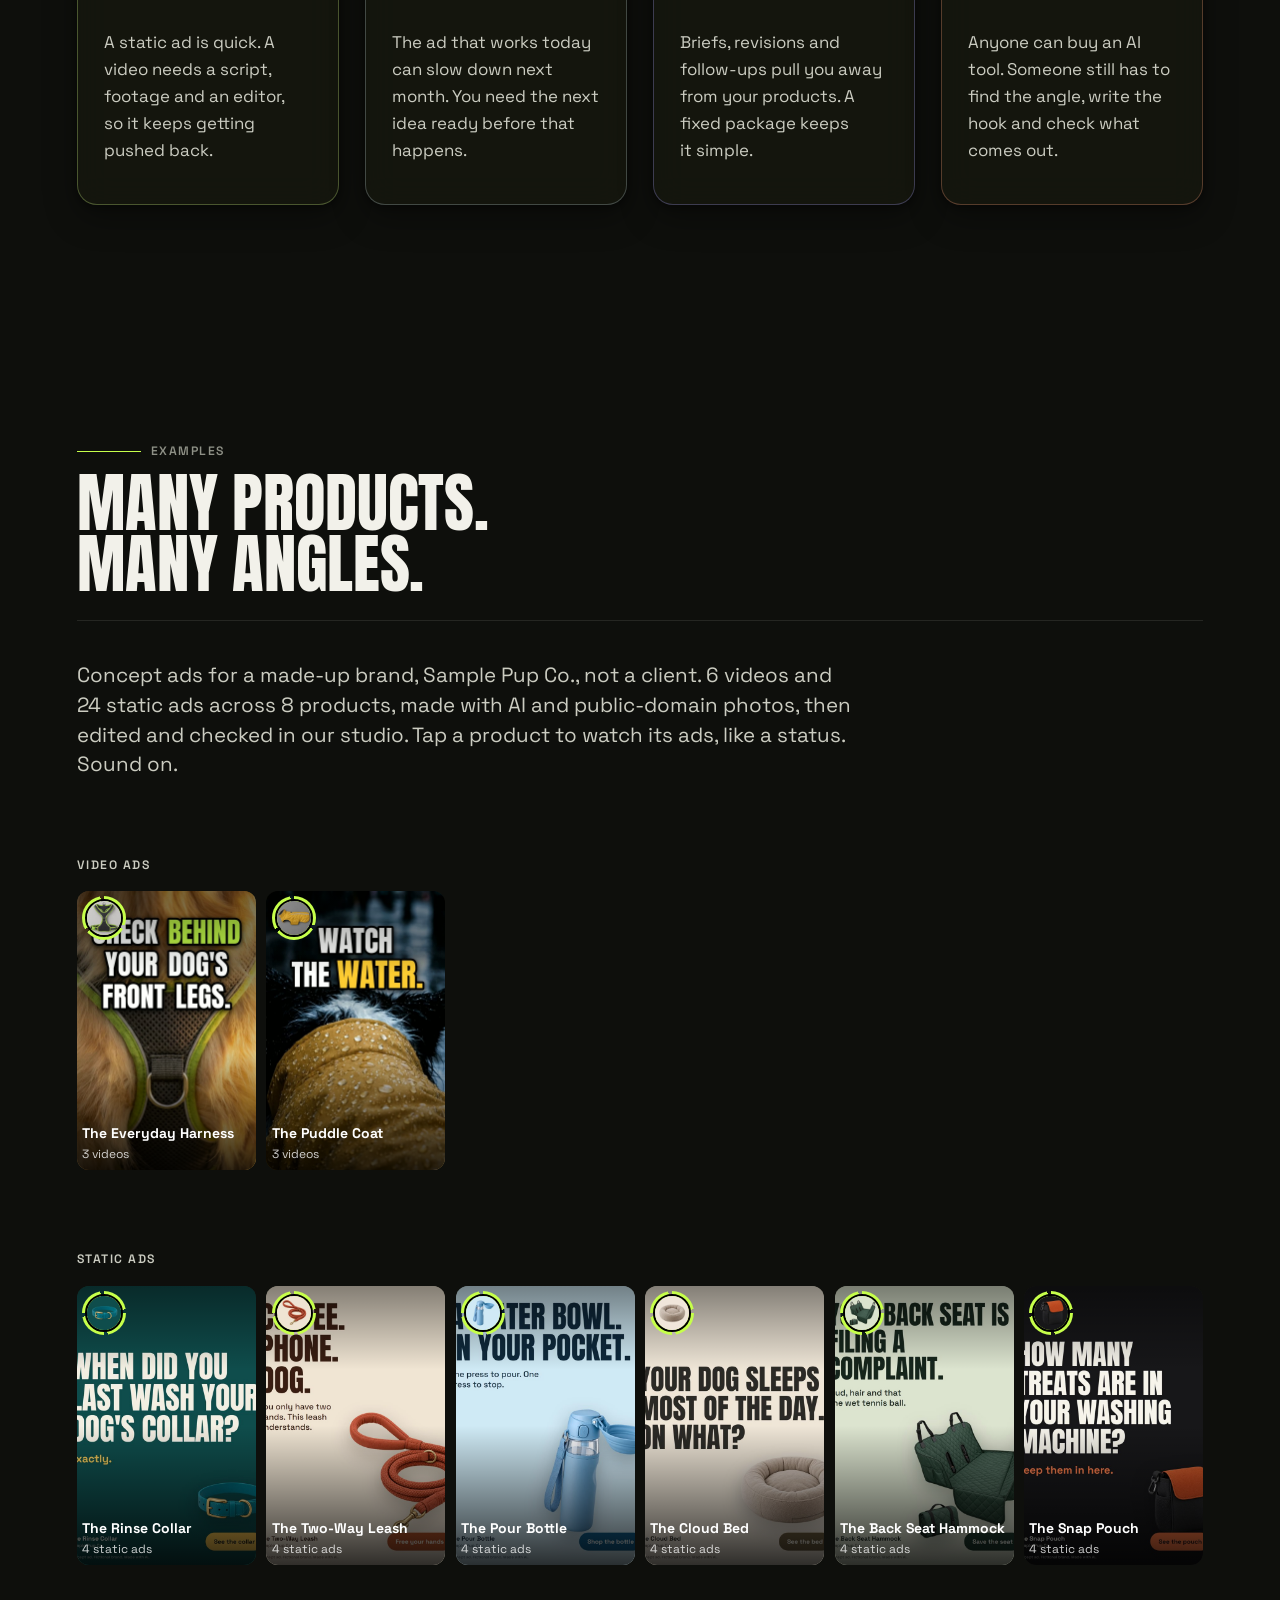
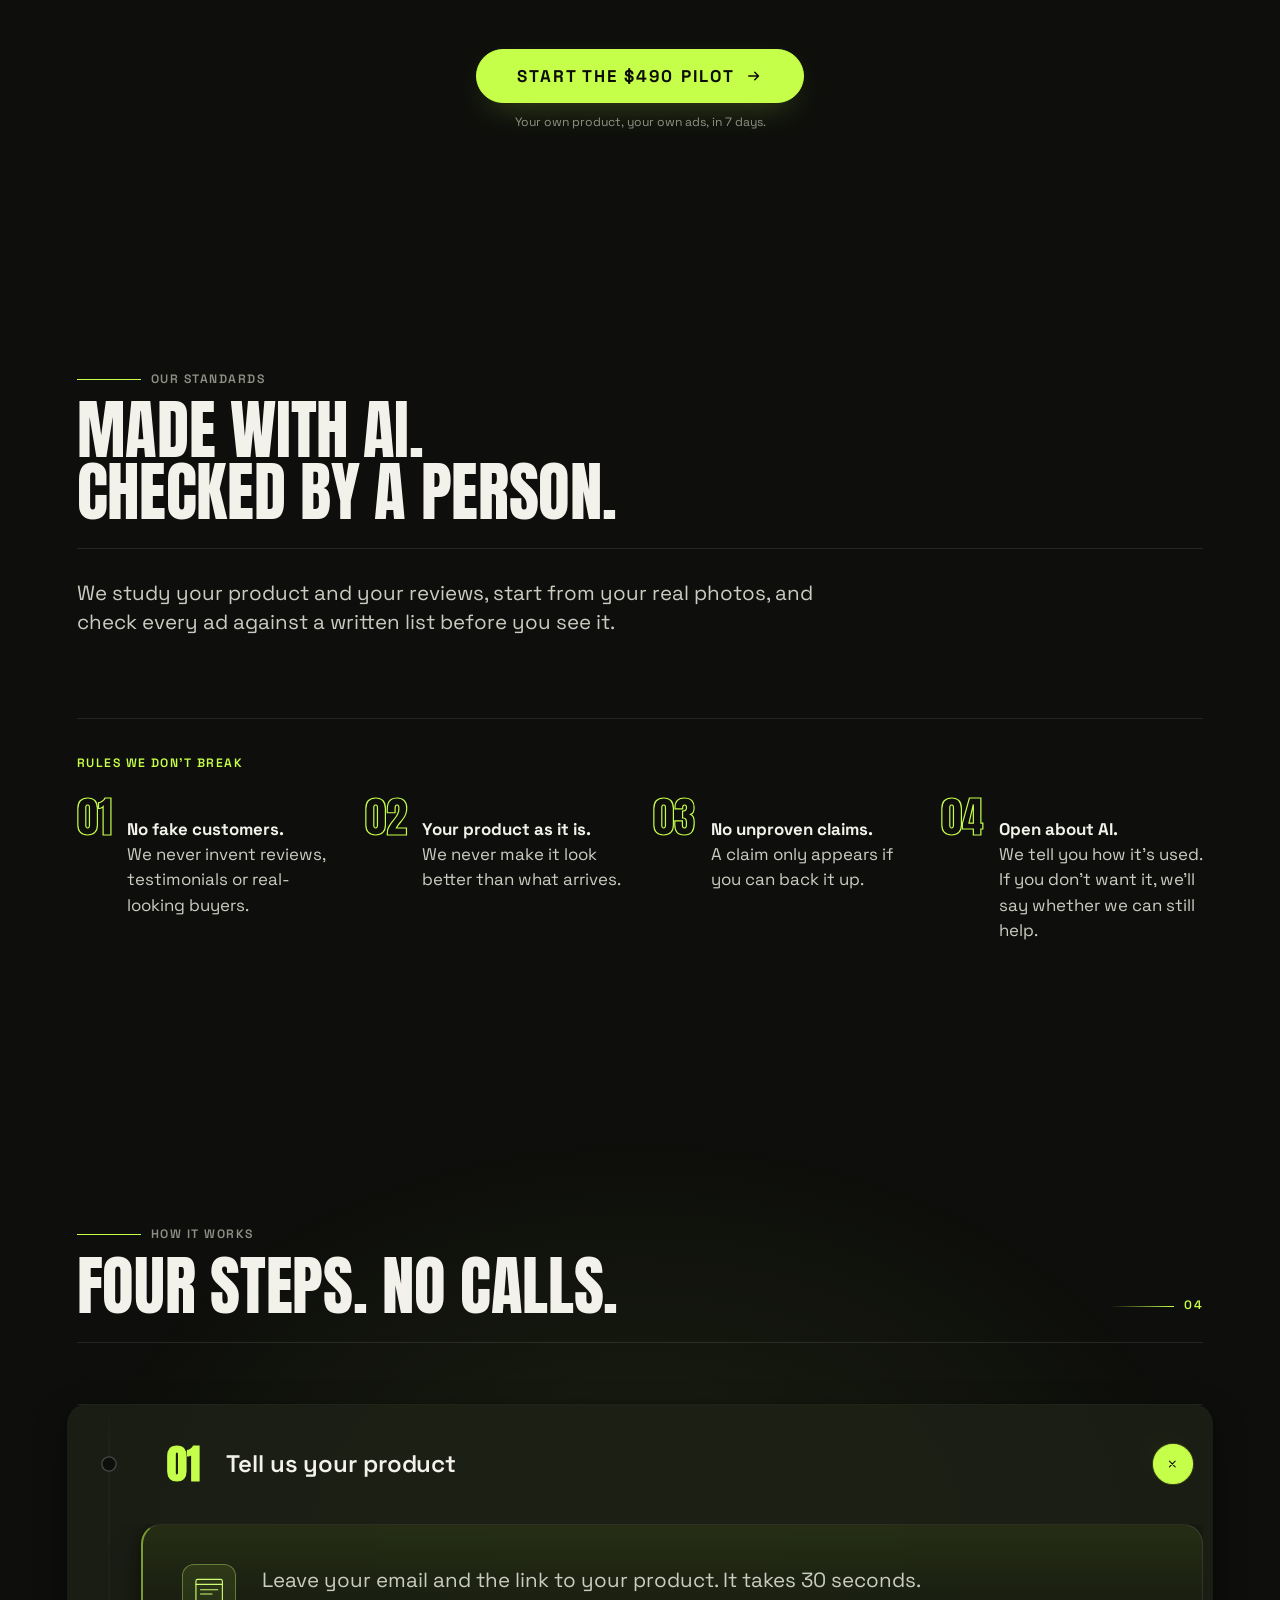
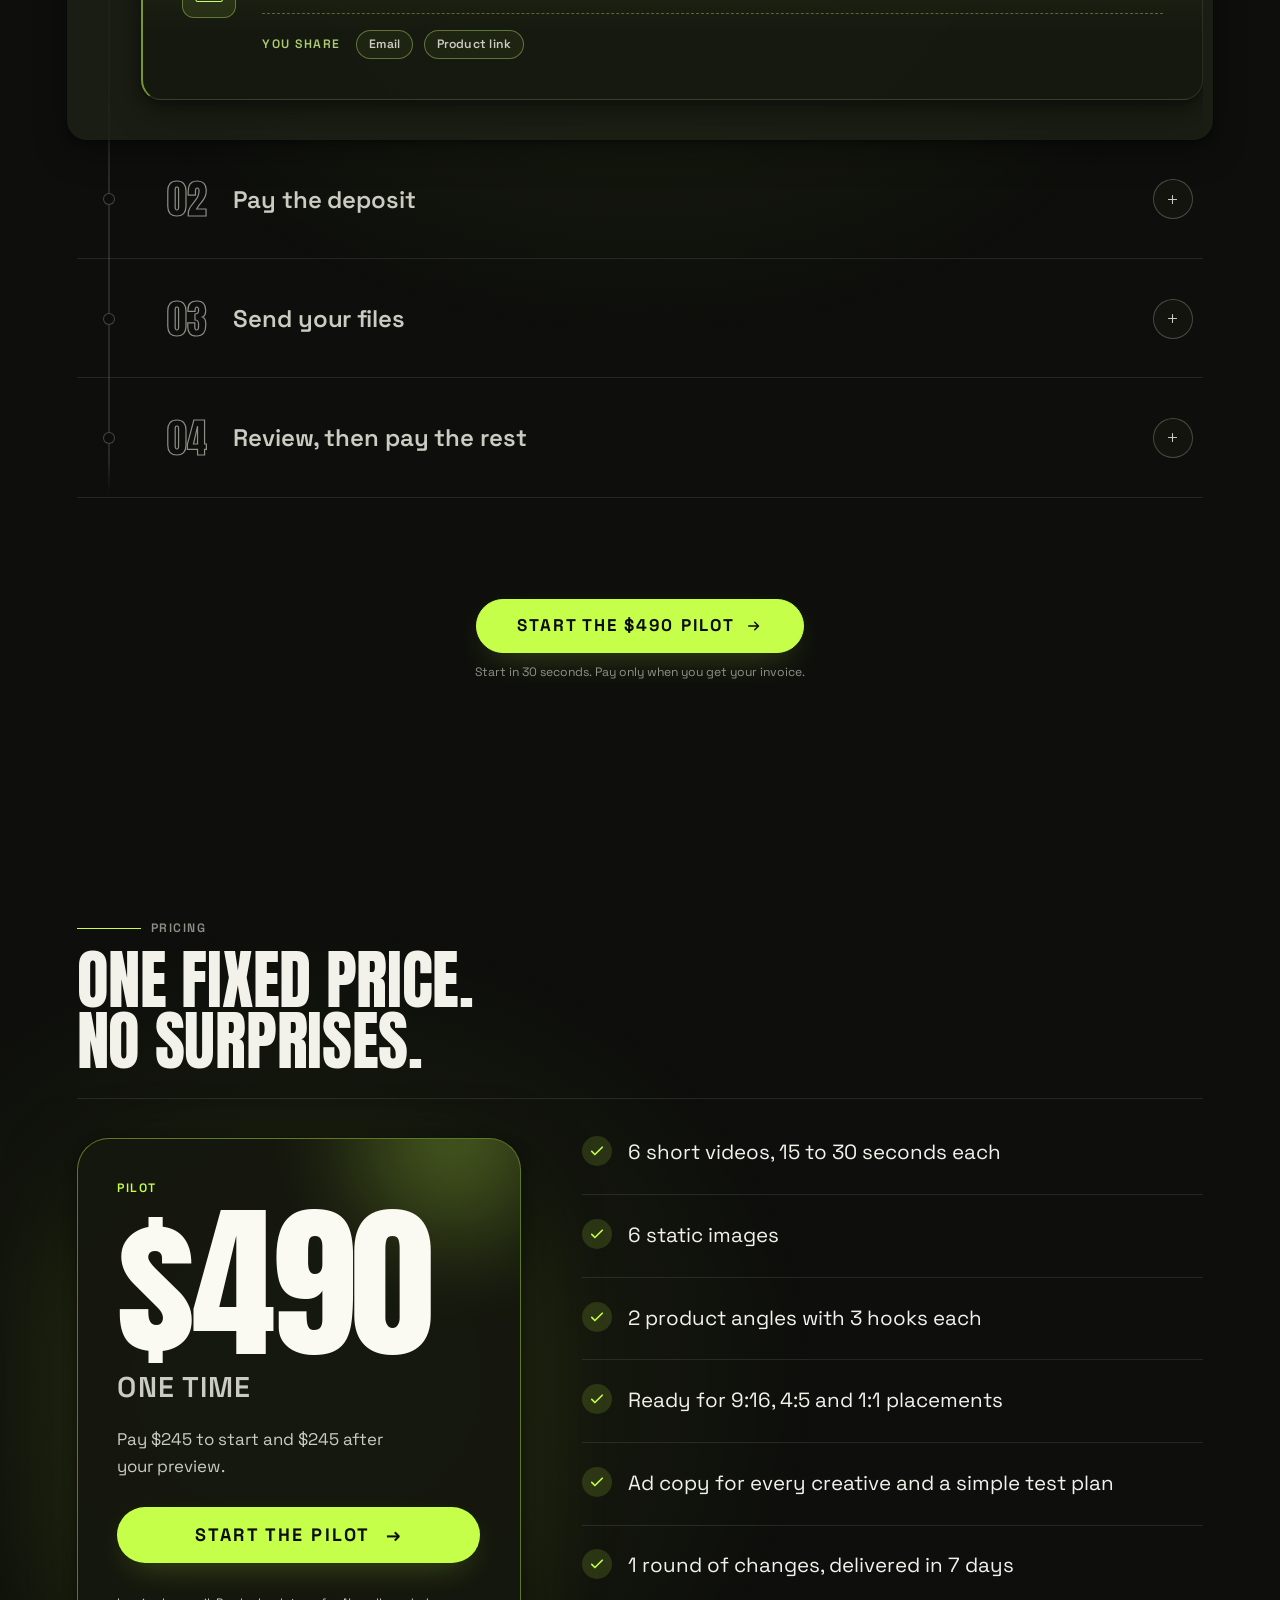
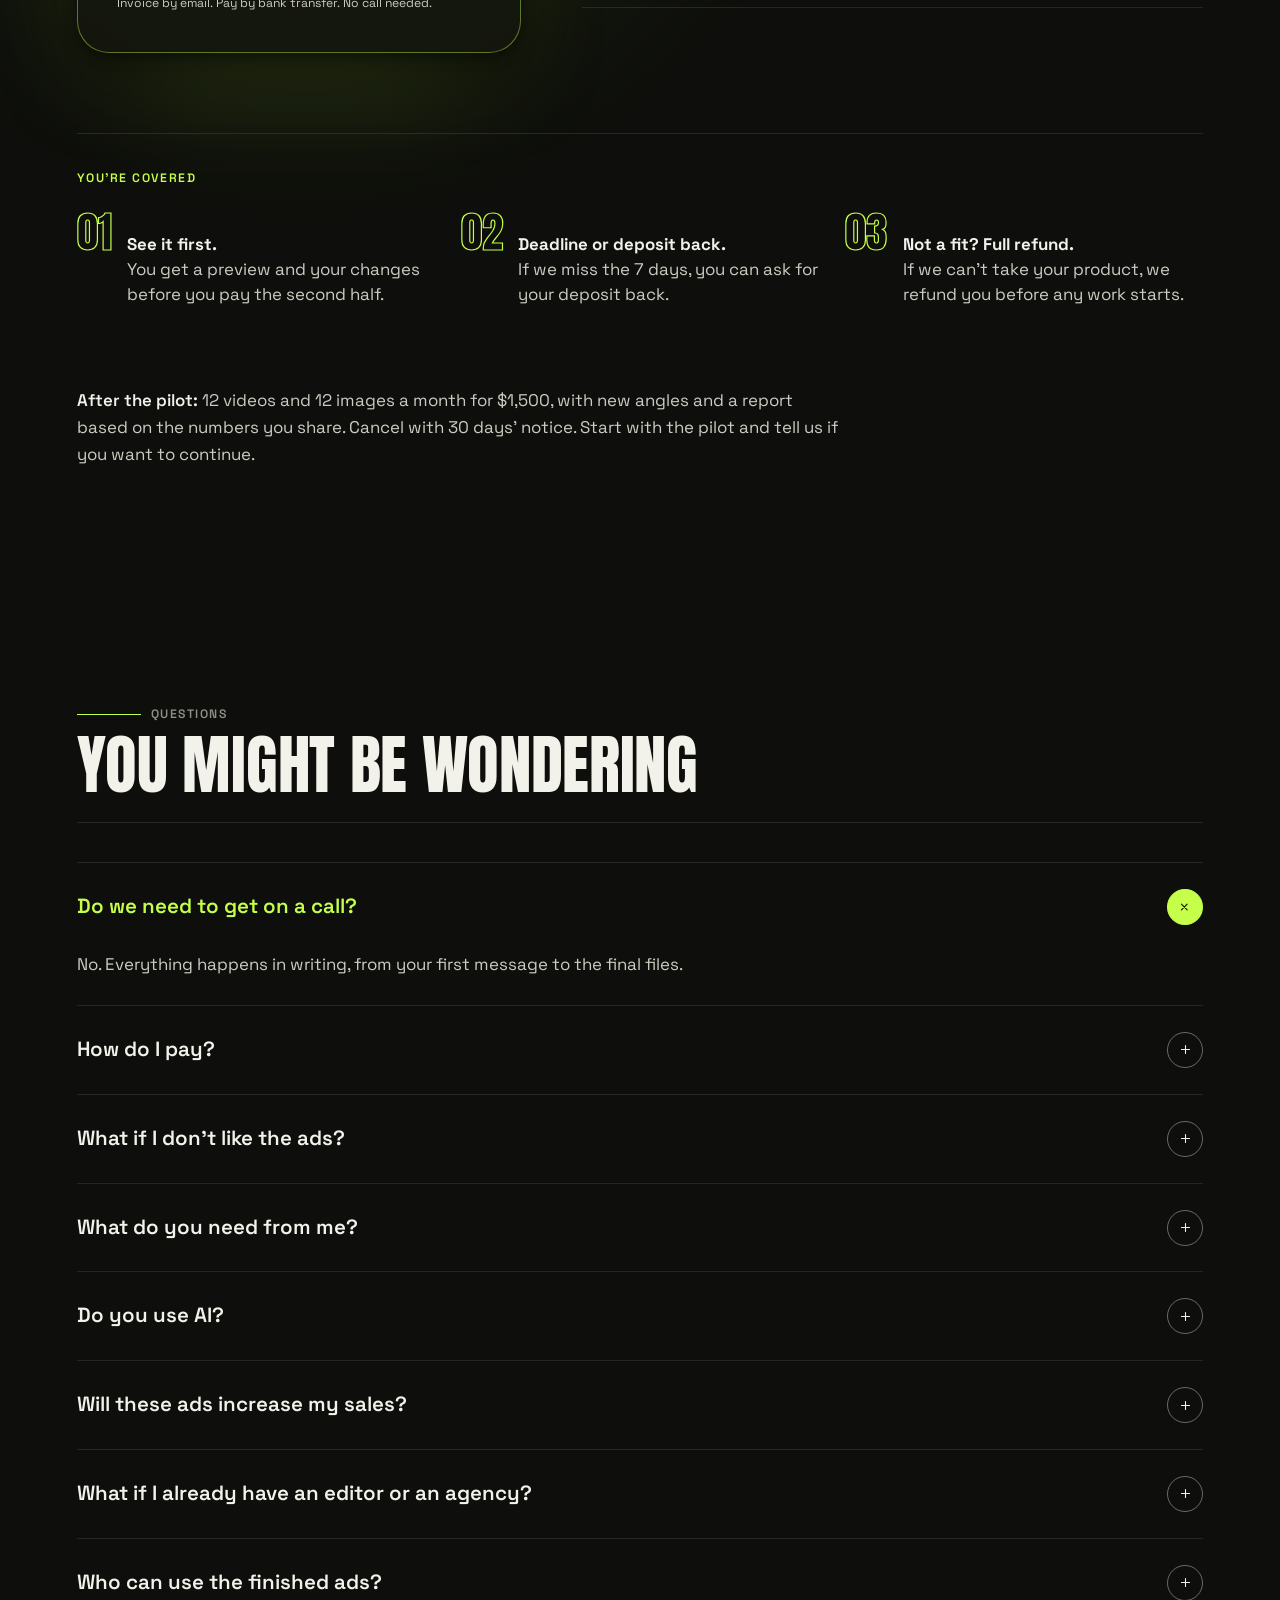
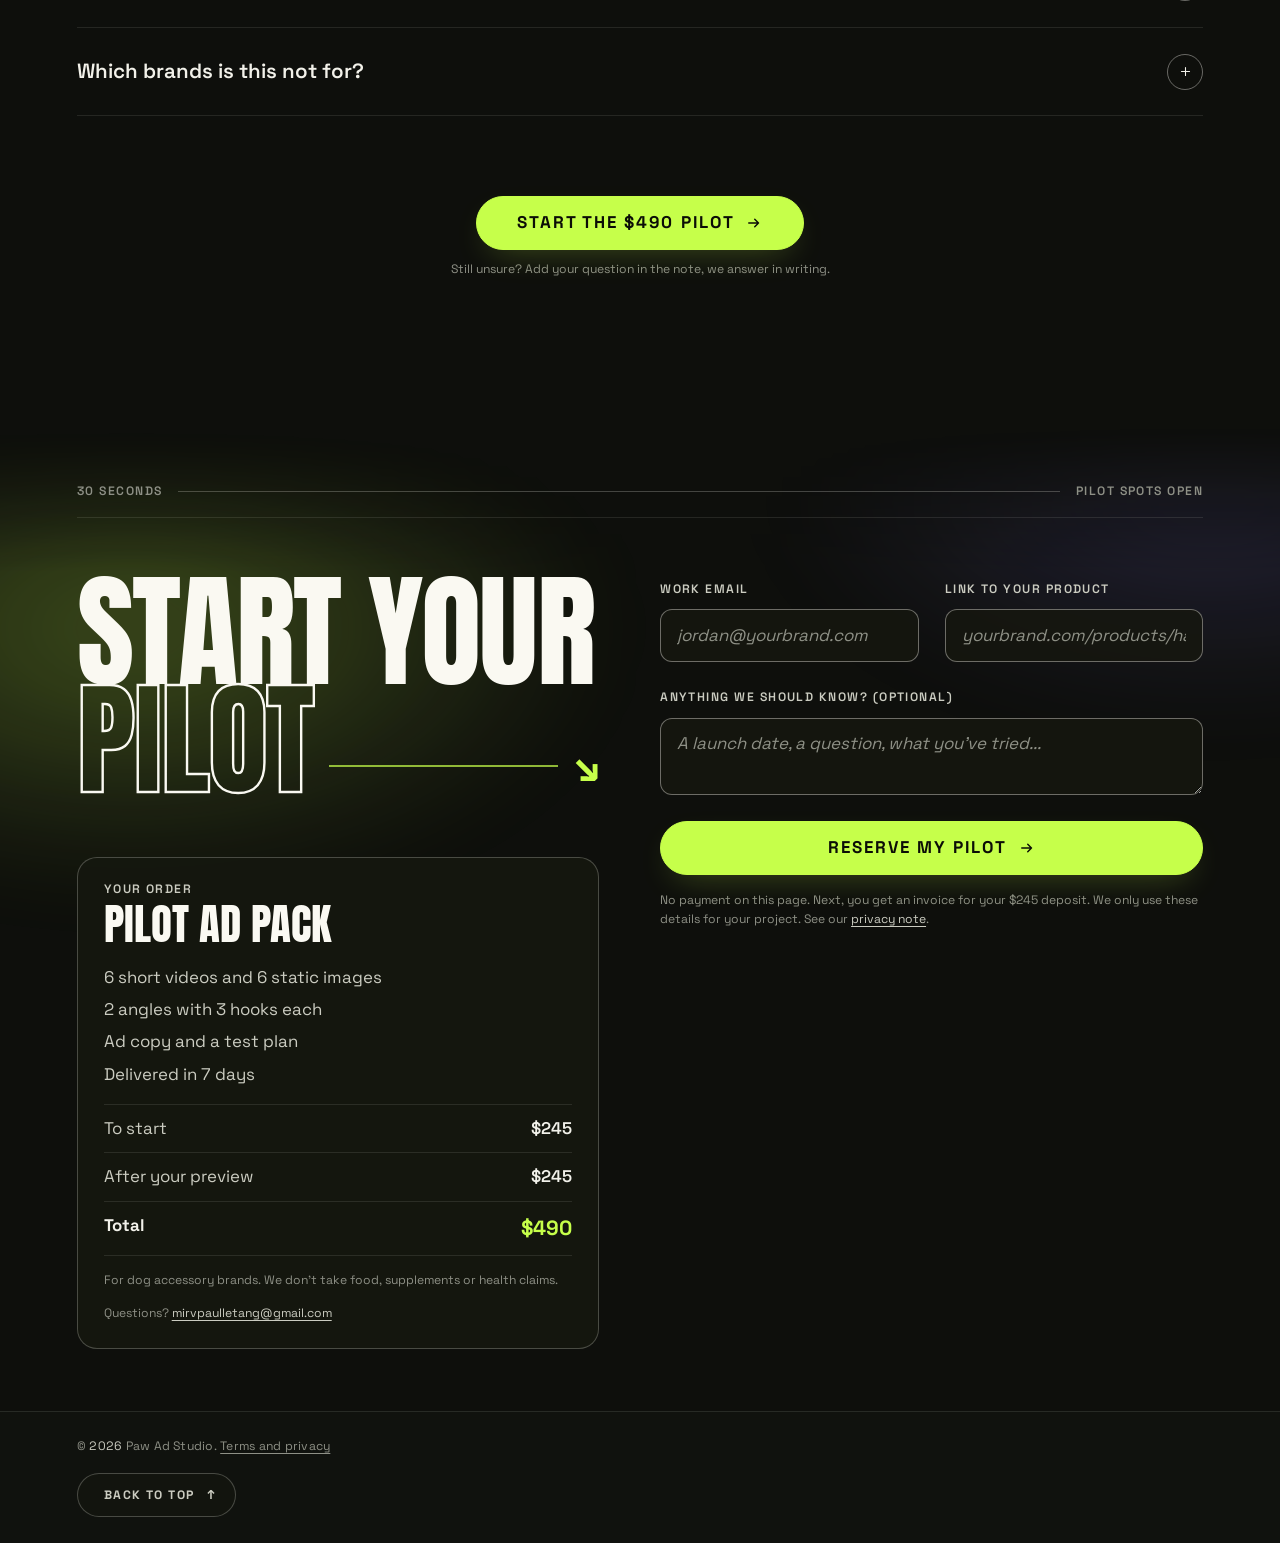
==== commit dbdc15ea: "Site : exemples en statuts façon WhatsApp, un statut par produit - 2 statuts vidéo (harnais, manteau" ====
--- a/index.html
+++ b/index.html
@@ -181,59 +181,126 @@
           <p class="fsec__kicker label"><span class="fsec__rule" aria-hidden="true"></span><span>Examples</span></p>
           <h2 class="fsec__title display" id="concepts-title">Many products. Many angles.</h2>
         </header>
-        <p class="concepts__intro" data-fx>Concept ads for a made-up brand, Sample Pup Co., not a client. Six videos and 24 static ads across eight products. Made with AI and public-domain photos, then edited and checked in our studio. Turn the sound on.</p>
-        <div class="concepts__row">
-          <article class="concept" data-fx style="--fx-i:1">
-            <article class="ad"><video src="assets/demo-1.mp4" poster="assets/demo-1.jpg" muted loop playsinline preload="none" controls aria-label="Concept ad for a fictional brand. Hook: check behind your dog's front legs, right now. A golden retriever runs and shakes while the voice-over explains that soft padded mesh stays put. It ends with an add-to-cart animation."></video></article>
-            <p class="concept__num label">Angle 01</p>
-            <h3 class="concept__title display">Product demo</h3>
-            <p class="concept__text">Opens with a check owners can do right now, then shows the product. Ends on add to cart.</p>
-          </article>
-          <article class="concept" data-fx style="--fx-i:2">
-            <article class="ad"><video src="assets/demo-2.mp4" poster="assets/demo-2.jpg" muted loop playsinline preload="none" controls aria-label="Concept ad for a fictional brand. Hook: stop blaming your dog for pulling. The voice-over compares a back clip with a front clip on the chest, then says same dog, same street, a whole different walk. It ends with a size picker."></video></article>
-            <p class="concept__num label">Angle 02</p>
-            <h3 class="concept__title display">Problem and fix</h3>
-            <p class="concept__text">Takes the blame off the dog, then shows the fix. Claims must be backed by the brand. Ends on a size picker.</p>
-          </article>
-          <article class="concept" data-fx style="--fx-i:3">
-            <article class="ad"><video src="assets/demo-3.mp4" poster="assets/demo-3.jpg" muted loop playsinline preload="none" controls aria-label="Concept ad for a fictional brand. Hook: he waits 9 hours for this. A golden retriever sleeps, hears the keys, waits at the door and trots through the evening. It ends on a phone lock screen at 6:02."></video></article>
-            <p class="concept__num label">Angle 03</p>
-            <h3 class="concept__title display">Short story</h3>
-            <p class="concept__text">Builds an emotional moment first and brings the product in late. Ends on a phone lock screen.</p>
-          </article>
-          <article class="concept" data-fx style="--fx-i:4">
-            <article class="ad"><video src="assets/demo-4.mp4" poster="assets/demo-4.jpg" muted loop playsinline preload="none" controls aria-label="Concept ad for a fictional brand. Hook: watch the water, it doesn&#x27;t get in. Rain beads on a yellow dog raincoat, then a border collie trots through the rain and shakes it off. It ends on a product card and a buy button."></video></article>
-            <p class="concept__num label">Angle 04</p>
-            <h3 class="concept__title display">Proof on screen</h3>
-            <p class="concept__text">Opens on water rolling off the coat, so the product proves itself. Ends on a product card.</p>
-          </article>
-          <article class="concept" data-fx style="--fx-i:5">
-            <article class="ad"><video src="assets/demo-5.mp4" poster="assets/demo-5.jpg" muted loop playsinline preload="none" controls aria-label="Concept ad for a fictional brand. Hook: your whole house smells like wet dog. A wet beagle sits in a hallway, then walks through a puddle in a raincoat that wraps under the belly. It ends with a fit picker."></video></article>
-            <p class="concept__num label">Angle 05</p>
-            <h3 class="concept__title display">Daily problem</h3>
-            <p class="concept__text">Names a smell every owner knows, then shows the fix. Ends on a fit picker.</p>
-          </article>
-          <article class="concept" data-fx style="--fx-i:6">
-            <article class="ad"><video src="assets/demo-6.mp4" poster="assets/demo-6.jpg" muted loop playsinline preload="none" controls aria-label="Concept ad for a fictional brand. Hook: POV, it&#x27;s raining and he said no. A stubborn English bulldog refuses to go out, then struts through the rain in a yellow coat. It ends on a phone rain alert."></video></article>
-            <p class="concept__num label">Angle 06</p>
-            <h3 class="concept__title display">Humor</h3>
-            <p class="concept__text">A stubborn bulldog does the selling. Ends on a rain alert and a swipe.</p>
-          </article>
-        </div>
-        <div class="statics">
-          <header class="statics__head" data-fx>
-            <h3 class="statics__title display">And static ads, ready to run</h3>
-            <p class="statics__text">Six more concept products, 24 layouts. Each pilot includes 6 static ads for your own product.</p>
-          </header>
-          <div class="statics__grid" data-fx>
-            <img src="assets/static/s01.jpg" width="720" height="900" alt="Concept static ad for a fictional brand. Headline: When did you last wash your dog&#x27;s collar?" loading="lazy" decoding="async"><img src="assets/static/s02.jpg" width="720" height="900" alt="Concept static ad for a fictional brand. Headline: Mud off. Smell off." loading="lazy" decoding="async"><img src="assets/static/s12.jpg" width="720" height="720" alt="Concept static ad for a fictional brand. Headline: Thirsty by mile one." loading="lazy" decoding="async"><img src="assets/static/s05.jpg" width="720" height="900" alt="Concept static ad for a fictional brand. Headline: Coffee. Phone. Dog." loading="lazy" decoding="async"><img src="assets/static/s17.jpg" width="720" height="900" alt="Concept static ad for a fictional brand. Headline: Your back seat is filing a complaint." loading="lazy" decoding="async"><img src="assets/static/s06.jpg" width="720" height="900" alt="Concept static ad for a fictional brand. Headline: One leash. Every kind of walk." loading="lazy" decoding="async"><img src="assets/static/s20.jpg" width="720" height="1280" alt="Concept static ad for a fictional brand. Headline: Muddy paws welcome." loading="lazy" decoding="async"><img src="assets/static/s09.jpg" width="720" height="900" alt="Concept static ad for a fictional brand. Headline: A water bowl. In your pocket." loading="lazy" decoding="async"><img src="assets/static/s13.jpg" width="720" height="900" alt="Concept static ad for a fictional brand. Headline: Your dog sleeps most of the day. On what?" loading="lazy" decoding="async"><img src="assets/static/s24.jpg" width="720" height="900" alt="Concept static ad for a fictional brand. Headline: Good dog. Paid on time." loading="lazy" decoding="async"><img src="assets/static/s10.jpg" width="720" height="900" alt="Concept static ad for a fictional brand. Headline: Walk checklist" loading="lazy" decoding="async"><img src="assets/static/s19.jpg" width="720" height="900" alt="Concept static ad for a fictional brand. Headline: Road trip. Clean seat." loading="lazy" decoding="async">
-          </div>
-          <details class="statics__more">
-            <summary>See 12 more</summary>
-            <div class="statics__grid">
-              <img src="assets/static/s03.jpg" width="720" height="900" alt="Concept static ad for a fictional brand. Headline: Your old collar has been holding on to things." loading="lazy" decoding="async"><img src="assets/static/s04.jpg" width="720" height="720" alt="Concept static ad for a fictional brand. Headline: Rinse. Dry. Repeat." loading="lazy" decoding="async"><img src="assets/static/s07.jpg" width="720" height="720" alt="Concept static ad for a fictional brand. Headline: Both hands free. Every walk." loading="lazy" decoding="async"><img src="assets/static/s08.jpg" width="720" height="900" alt="Concept static ad for a fictional brand. Headline: 3 ways to wear it" loading="lazy" decoding="async"><img src="assets/static/s11.jpg" width="720" height="900" alt="Concept static ad for a fictional brand. Headline: Small bottle. Big thirst." loading="lazy" decoding="async"><img src="assets/static/s14.jpg" width="720" height="900" alt="Concept static ad for a fictional brand. Headline: One of these goes in the wash." loading="lazy" decoding="async"><img src="assets/static/s15.jpg" width="720" height="1280" alt="Concept static ad for a fictional brand. Headline: Do not disturb." loading="lazy" decoding="async"><img src="assets/static/s16.jpg" width="720" height="720" alt="Concept static ad for a fictional brand. Headline: 3 reasons to replace it" loading="lazy" decoding="async"><img src="assets/static/s18.jpg" width="720" height="900" alt="Concept static ad for a fictional brand. Headline: Things your dog ruined this month" loading="lazy" decoding="async"><img src="assets/static/s21.jpg" width="720" height="900" alt="Concept static ad for a fictional brand. Headline: How many treats are in your washing machine?" loading="lazy" decoding="async"><img src="assets/static/s22.jpg" width="720" height="720" alt="Concept static ad for a fictional brand. Headline: One hand. One snap. Good dog." loading="lazy" decoding="async"><img src="assets/static/s23.jpg" width="720" height="900" alt="Concept static ad for a fictional brand. Headline: Training pays better on time." loading="lazy" decoding="async">
-            </div>
-          </details>
+        <p class="concepts__intro" data-fx>Concept ads for a made-up brand, Sample Pup Co., not a client. 6 videos and 24 static ads across 8 products, made with AI and public-domain photos, then edited and checked in our studio. Tap a product to watch its ads, like a status. Sound on.</p>
+        <div class="stories" data-fx>
+          <h3 class="stories__label label">Video ads</h3>
+          <ul class="stories__row">
+            <li class="stories__item">
+              <button class="story" type="button" data-name="The Everyday Harness" aria-haspopup="dialog" aria-label="Watch 3 videos for The Everyday Harness">
+                <img class="story__cover" src="assets/demo-1.jpg" alt="" loading="lazy" decoding="async">
+                <span class="story__avatar" style="--n:3"><img src="assets/stories/harnais.webp" alt="" width="96" height="96" loading="lazy" decoding="async"></span>
+                <span class="story__name">The Everyday Harness</span>
+                <span class="story__meta">3 videos</span>
+              </button>
+              <ol class="story__items" hidden>
+                <li data-type="video" data-src="assets/demo-1.mp4" data-poster="assets/demo-1.jpg" data-title="Product demo" data-text="Opens with a check owners can do right now, then shows the product. Ends on add to cart. 9:16 for Reels and Stories." data-alt="Concept ad for a fictional brand. Hook: check behind your dog&#x27;s front legs, right now. A golden retriever runs and shakes while the voice-over explains that soft padded mesh stays put. It ends with an add-to-cart animation."></li>
+                <li data-type="video" data-src="assets/demo-2.mp4" data-poster="assets/demo-2.jpg" data-title="Problem and fix" data-text="Takes the blame off the dog, then shows the fix. Claims must be backed by the brand. Ends on a size picker. 9:16 for Reels and Stories." data-alt="Concept ad for a fictional brand. Hook: stop blaming your dog for pulling. It compares a back clip with a front clip on the chest. It ends with a size picker."></li>
+                <li data-type="video" data-src="assets/demo-3.mp4" data-poster="assets/demo-3.jpg" data-title="Short story" data-text="Builds an emotional moment first and brings the product in late. Ends on a phone lock screen. 9:16 for Reels and Stories." data-alt="Concept ad for a fictional brand. Hook: he waits 9 hours for this. A golden retriever sleeps, hears the keys, waits at the door and trots through the evening. It ends on a phone lock screen at 6:02."></li>
+              </ol>
+            </li>
+            <li class="stories__item">
+              <button class="story" type="button" data-name="The Puddle Coat" aria-haspopup="dialog" aria-label="Watch 3 videos for The Puddle Coat">
+                <img class="story__cover" src="assets/demo-4.jpg" alt="" loading="lazy" decoding="async">
+                <span class="story__avatar" style="--n:3"><img src="assets/stories/manteau.webp" alt="" width="96" height="96" loading="lazy" decoding="async"></span>
+                <span class="story__name">The Puddle Coat</span>
+                <span class="story__meta">3 videos</span>
+              </button>
+              <ol class="story__items" hidden>
+                <li data-type="video" data-src="assets/demo-4.mp4" data-poster="assets/demo-4.jpg" data-title="Proof on screen" data-text="Opens on water rolling off the coat, so the product proves itself. Ends on a product card. 9:16 for Reels and Stories." data-alt="Concept ad for a fictional brand. Hook: watch the water, it doesn&#x27;t get in. Rain beads on a yellow dog raincoat, then a border collie trots through the rain and shakes it off. It ends on a product card and a buy button."></li>
+                <li data-type="video" data-src="assets/demo-5.mp4" data-poster="assets/demo-5.jpg" data-title="Daily problem" data-text="Names a smell every owner knows, then shows the fix. Ends on a fit picker. 9:16 for Reels and Stories." data-alt="Concept ad for a fictional brand. Hook: your whole house smells like wet dog. A wet beagle sits in a hallway, then walks through a puddle in a raincoat that wraps under the belly. It ends with a fit picker."></li>
+                <li data-type="video" data-src="assets/demo-6.mp4" data-poster="assets/demo-6.jpg" data-title="Humor" data-text="A stubborn bulldog does the selling. Ends on a rain alert and a swipe. 9:16 for Reels and Stories." data-alt="Concept ad for a fictional brand. Hook: POV, it&#x27;s raining and he said no. A stubborn English bulldog refuses to go out, then struts through the rain in a yellow coat. It ends on a phone rain alert."></li>
+              </ol>
+            </li>
+          </ul>
+        </div>
+        <div class="stories" data-fx>
+          <h3 class="stories__label label">Static ads</h3>
+          <ul class="stories__row">
+            <li class="stories__item">
+              <button class="story" type="button" data-name="The Rinse Collar" aria-haspopup="dialog" aria-label="Watch 4 static ads for The Rinse Collar">
+                <img class="story__cover" src="assets/static/s01.jpg" alt="" loading="lazy" decoding="async">
+                <span class="story__avatar" style="--n:4"><img src="assets/stories/collier.webp" alt="" width="96" height="96" loading="lazy" decoding="async"></span>
+                <span class="story__name">The Rinse Collar</span>
+                <span class="story__meta">4 static ads</span>
+              </button>
+              <ol class="story__items" hidden>
+                <li data-type="image" data-src="assets/static/s01.jpg" data-title="Question hook" data-text="Static ad, 4:5 for the feed." data-alt="Concept static ad for a fictional brand. Headline: When did you last wash your dog&#x27;s collar?"></li>
+                <li data-type="image" data-src="assets/static/s02.jpg" data-title="Product hero" data-text="Static ad, 4:5 for the feed." data-alt="Concept static ad for a fictional brand. Headline: Mud off. Smell off."></li>
+                <li data-type="image" data-src="assets/static/s03.jpg" data-title="Side by side" data-text="Static ad, 4:5 for the feed." data-alt="Concept static ad for a fictional brand. Headline: Your old collar has been holding on to things."></li>
+                <li data-type="image" data-src="assets/static/s04.jpg" data-title="Spec card" data-text="Static ad, 1:1 for the feed." data-alt="Concept static ad for a fictional brand. Headline: Rinse. Dry. Repeat."></li>
+              </ol>
+            </li>
+            <li class="stories__item">
+              <button class="story" type="button" data-name="The Two-Way Leash" aria-haspopup="dialog" aria-label="Watch 4 static ads for The Two-Way Leash">
+                <img class="story__cover" src="assets/static/s05.jpg" alt="" loading="lazy" decoding="async">
+                <span class="story__avatar" style="--n:4"><img src="assets/stories/laisse.webp" alt="" width="96" height="96" loading="lazy" decoding="async"></span>
+                <span class="story__name">The Two-Way Leash</span>
+                <span class="story__meta">4 static ads</span>
+              </button>
+              <ol class="story__items" hidden>
+                <li data-type="image" data-src="assets/static/s05.jpg" data-title="Product hero" data-text="Static ad, 4:5 for the feed." data-alt="Concept static ad for a fictional brand. Headline: Coffee. Phone. Dog."></li>
+                <li data-type="image" data-src="assets/static/s06.jpg" data-title="Feature callouts" data-text="Static ad, 4:5 for the feed." data-alt="Concept static ad for a fictional brand. Headline: One leash. Every kind of walk."></li>
+                <li data-type="image" data-src="assets/static/s07.jpg" data-title="Real photo" data-text="Static ad, 1:1 for the feed." data-alt="Concept static ad for a fictional brand. Headline: Both hands free. Every walk."></li>
+                <li data-type="image" data-src="assets/static/s08.jpg" data-title="Checklist" data-text="Static ad, 4:5 for the feed." data-alt="Concept static ad for a fictional brand. Headline: 3 ways to wear it"></li>
+              </ol>
+            </li>
+            <li class="stories__item">
+              <button class="story" type="button" data-name="The Pour Bottle" aria-haspopup="dialog" aria-label="Watch 4 static ads for The Pour Bottle">
+                <img class="story__cover" src="assets/static/s09.jpg" alt="" loading="lazy" decoding="async">
+                <span class="story__avatar" style="--n:4"><img src="assets/stories/bouteille.webp" alt="" width="96" height="96" loading="lazy" decoding="async"></span>
+                <span class="story__name">The Pour Bottle</span>
+                <span class="story__meta">4 static ads</span>
+              </button>
+              <ol class="story__items" hidden>
+                <li data-type="image" data-src="assets/static/s09.jpg" data-title="Product hero" data-text="Static ad, 4:5 for the feed." data-alt="Concept static ad for a fictional brand. Headline: A water bowl. In your pocket."></li>
+                <li data-type="image" data-src="assets/static/s10.jpg" data-title="Note style" data-text="Static ad, 4:5 for the feed." data-alt="Concept static ad for a fictional brand. Headline: Walk checklist"></li>
+                <li data-type="image" data-src="assets/static/s11.jpg" data-title="Spec card" data-text="Static ad, 4:5 for the feed." data-alt="Concept static ad for a fictional brand. Headline: Small bottle. Big thirst."></li>
+                <li data-type="image" data-src="assets/static/s12.jpg" data-title="Real photo" data-text="Static ad, 1:1 for the feed." data-alt="Concept static ad for a fictional brand. Headline: Thirsty by mile one."></li>
+              </ol>
+            </li>
+            <li class="stories__item">
+              <button class="story" type="button" data-name="The Cloud Bed" aria-haspopup="dialog" aria-label="Watch 4 static ads for The Cloud Bed">
+                <img class="story__cover" src="assets/static/s13.jpg" alt="" loading="lazy" decoding="async">
+                <span class="story__avatar" style="--n:4"><img src="assets/stories/lit.webp" alt="" width="96" height="96" loading="lazy" decoding="async"></span>
+                <span class="story__name">The Cloud Bed</span>
+                <span class="story__meta">4 static ads</span>
+              </button>
+              <ol class="story__items" hidden>
+                <li data-type="image" data-src="assets/static/s13.jpg" data-title="Question hook" data-text="Static ad, 4:5 for the feed." data-alt="Concept static ad for a fictional brand. Headline: Your dog sleeps most of the day. On what?"></li>
+                <li data-type="image" data-src="assets/static/s14.jpg" data-title="Side by side" data-text="Static ad, 4:5 for the feed." data-alt="Concept static ad for a fictional brand. Headline: One of these goes in the wash."></li>
+                <li data-type="image" data-src="assets/static/s15.jpg" data-title="Real photo" data-text="Static ad, 9:16 for Stories and Reels." data-alt="Concept static ad for a fictional brand. Headline: Do not disturb."></li>
+                <li data-type="image" data-src="assets/static/s16.jpg" data-title="Checklist" data-text="Static ad, 1:1 for the feed." data-alt="Concept static ad for a fictional brand. Headline: 3 reasons to replace it"></li>
+              </ol>
+            </li>
+            <li class="stories__item">
+              <button class="story" type="button" data-name="The Back Seat Hammock" aria-haspopup="dialog" aria-label="Watch 4 static ads for The Back Seat Hammock">
+                <img class="story__cover" src="assets/static/s17.jpg" alt="" loading="lazy" decoding="async">
+                <span class="story__avatar" style="--n:4"><img src="assets/stories/hamac.webp" alt="" width="96" height="96" loading="lazy" decoding="async"></span>
+                <span class="story__name">The Back Seat Hammock</span>
+                <span class="story__meta">4 static ads</span>
+              </button>
+              <ol class="story__items" hidden>
+                <li data-type="image" data-src="assets/static/s17.jpg" data-title="Product hero" data-text="Static ad, 4:5 for the feed." data-alt="Concept static ad for a fictional brand. Headline: Your back seat is filing a complaint."></li>
+                <li data-type="image" data-src="assets/static/s18.jpg" data-title="Note style" data-text="Static ad, 4:5 for the feed." data-alt="Concept static ad for a fictional brand. Headline: Things your dog ruined this month"></li>
+                <li data-type="image" data-src="assets/static/s19.jpg" data-title="Feature callouts" data-text="Static ad, 4:5 for the feed." data-alt="Concept static ad for a fictional brand. Headline: Road trip. Clean seat."></li>
+                <li data-type="image" data-src="assets/static/s20.jpg" data-title="Real photo" data-text="Static ad, 9:16 for Stories and Reels." data-alt="Concept static ad for a fictional brand. Headline: Muddy paws welcome."></li>
+              </ol>
+            </li>
+            <li class="stories__item">
+              <button class="story" type="button" data-name="The Snap Pouch" aria-haspopup="dialog" aria-label="Watch 4 static ads for The Snap Pouch">
+                <img class="story__cover" src="assets/static/s21.jpg" alt="" loading="lazy" decoding="async">
+                <span class="story__avatar" style="--n:4"><img src="assets/stories/pochette.webp" alt="" width="96" height="96" loading="lazy" decoding="async"></span>
+                <span class="story__name">The Snap Pouch</span>
+                <span class="story__meta">4 static ads</span>
+              </button>
+              <ol class="story__items" hidden>
+                <li data-type="image" data-src="assets/static/s21.jpg" data-title="Question hook" data-text="Static ad, 4:5 for the feed." data-alt="Concept static ad for a fictional brand. Headline: How many treats are in your washing machine?"></li>
+                <li data-type="image" data-src="assets/static/s22.jpg" data-title="Product hero" data-text="Static ad, 1:1 for the feed." data-alt="Concept static ad for a fictional brand. Headline: One hand. One snap. Good dog."></li>
+                <li data-type="image" data-src="assets/static/s23.jpg" data-title="Spec card" data-text="Static ad, 4:5 for the feed." data-alt="Concept static ad for a fictional brand. Headline: Training pays better on time."></li>
+                <li data-type="image" data-src="assets/static/s24.jpg" data-title="Real photo" data-text="Static ad, 4:5 for the feed." data-alt="Concept static ad for a fictional brand. Headline: Good dog. Paid on time."></li>
+              </ol>
+            </li>
+          </ul>
         </div>
         <div class="fcta" data-fx>
           <a class="hero__cta hero__cta--solid" href="#start">
@@ -452,6 +519,34 @@
     </div>
   </footer>
 
+  <div class="viewer" id="story-viewer" role="dialog" aria-modal="true" aria-labelledby="viewer-name" hidden>
+    <button type="button" class="viewer__nav" data-act="prev-story" aria-label="Previous product"><svg viewBox="0 0 24 24" width="22" height="22" focusable="false" aria-hidden="true"><path d="m15 5-7 7 7 7" fill="none" stroke="currentColor" stroke-width="2" stroke-linecap="round" stroke-linejoin="round"/></svg></button>
+    <div class="viewer__frame">
+      <div class="viewer__stage"></div>
+      <button type="button" class="viewer__tap viewer__tap--prev" data-act="prev" aria-label="Previous ad"></button>
+      <button type="button" class="viewer__tap viewer__tap--next" data-act="next" aria-label="Next ad"></button>
+      <div class="viewer__top">
+        <div class="viewer__bars"></div>
+        <div class="viewer__head">
+          <img class="viewer__avatar" src="assets/stories/harnais.webp" alt="" width="36" height="36">
+          <div class="viewer__who">
+            <p class="viewer__name" id="viewer-name"></p>
+            <p class="viewer__meta"></p>
+          </div>
+          <button type="button" class="viewer__btn" data-act="mute" aria-pressed="false" aria-label="Mute"><svg viewBox="0 0 24 24" width="22" height="22" focusable="false" aria-hidden="true"><path d="M11 5 6 9H3v6h3l5 4z" fill="none" stroke="currentColor" stroke-width="2" stroke-linecap="round" stroke-linejoin="round"/><path class="viewer__sound" d="M15.5 8.5a5 5 0 0 1 0 7M18.5 5.5a9 9 0 0 1 0 13" fill="none" stroke="currentColor" stroke-width="2" stroke-linecap="round" stroke-linejoin="round"/><path class="viewer__muted" d="m16 9 6 6m0-6-6 6" fill="none" stroke="currentColor" stroke-width="2" stroke-linecap="round" stroke-linejoin="round"/></svg></button>
+          <button type="button" class="viewer__btn" data-act="pause" aria-pressed="false" aria-label="Pause"><svg viewBox="0 0 24 24" width="22" height="22" focusable="false" aria-hidden="true"><path class="viewer__pauseIcon" d="M8 5v14M16 5v14" fill="none" stroke="currentColor" stroke-width="2" stroke-linecap="round" stroke-linejoin="round"/><path class="viewer__playIcon" d="M7 5v14l12-7z" fill="none" stroke="currentColor" stroke-width="2" stroke-linecap="round" stroke-linejoin="round"/></svg></button>
+          <button type="button" class="viewer__btn" data-act="close" aria-label="Close"><svg viewBox="0 0 24 24" width="22" height="22" focusable="false" aria-hidden="true"><path d="M6 6l12 12M18 6 6 18" fill="none" stroke="currentColor" stroke-width="2" stroke-linecap="round" stroke-linejoin="round"/></svg></button>
+        </div>
+      </div>
+      <div class="viewer__foot">
+        <p class="viewer__title"></p>
+        <p class="viewer__text"></p>
+        <a class="viewer__cta" href="#start" data-act="cta"><span>Get ads like this for your product</span><svg viewBox="0 0 24 24" width="22" height="22" focusable="false" aria-hidden="true"><path d="M5 12h13m0 0-5-5m5 5-5 5" fill="none" stroke="currentColor" stroke-width="2" stroke-linecap="round" stroke-linejoin="round"/></svg></a>
+      </div>
+    </div>
+    <button type="button" class="viewer__nav" data-act="next-story" aria-label="Next product"><svg viewBox="0 0 24 24" width="22" height="22" focusable="false" aria-hidden="true"><path d="m9 5 7 7-7 7" fill="none" stroke="currentColor" stroke-width="2" stroke-linecap="round" stroke-linejoin="round"/></svg></button>
+  </div>
+
   <div class="sticky-join" id="sticky-join" data-shown="false" aria-hidden="true">
     <a class="sticky-join__btn" href="#start" tabindex="-1">
       <span class="sticky-join__label">Start the $490 pilot</span>
--- a/css/site.css
+++ b/css/site.css
@@ -73,48 +73,201 @@
   .adwall .ad--side { display: none; }
 }
 
-/* Exemples */
+/* Exemples : statuts façon WhatsApp */
 .concepts__intro { max-width: 60ch; color: var(--ink-2); font-size: var(--step-1); line-height: 1.45; }
-.concepts__row {
-  display: grid;
-  grid-auto-flow: column;
-  grid-auto-columns: minmax(240px, 72vw);
-  gap: var(--sp-4);
-  margin-inline: calc(var(--pad-x) * -1);
-  padding-inline: var(--pad-x);
-  padding-bottom: var(--sp-2);
+.stories { margin-top: var(--sp-5); }
+.stories__label { color: var(--ink-2); }
+.stories__row {
+  display: flex;
+  gap: var(--sp-2);
+  margin: var(--sp-3) calc(var(--pad-x) * -1) 0;
+  padding: 4px var(--pad-x) var(--sp-1);
+  list-style: none;
   overflow-x: auto;
   scroll-snap-type: x proximity;
   scroll-padding-inline: var(--pad-x);
-}
-.concept { scroll-snap-align: start; min-width: 0; }
-.concept__num { margin-top: var(--sp-4); color: var(--accent); }
-.concept__title { margin-top: var(--sp-1); font-size: var(--step-3); color: var(--ink-display); }
-.concept__text { margin-top: var(--sp-2); color: var(--ink-2); }
-
+  scrollbar-width: none;
+}
+.stories__row::-webkit-scrollbar { display: none; }
+.stories__item { flex: none; scroll-snap-align: start; }
+
+.story {
+  --ring: var(--accent);
+  position: relative;
+  display: block;
+  width: 128px;
+  aspect-ratio: 9 / 14;
+  padding: 0;
+  overflow: hidden;
+  border: 0;
+  border-radius: var(--r-md);
+  background: var(--surface);
+  color: var(--on-media);
+  text-align: left;
+  cursor: pointer;
+}
+.story::after {
+  content: "";
+  position: absolute;
+  inset: 0;
+  background: linear-gradient(180deg, rgb(0 0 0 / .45) 0%, transparent 30%, transparent 50%, rgb(0 0 0 / .8) 100%);
+}
+.story__cover { position: absolute; inset: 0; width: 100%; height: 100%; object-fit: cover; transition: transform .6s var(--ease-expo); }
+.story__avatar {
+  position: absolute;
+  top: var(--sp-1);
+  left: var(--sp-1);
+  z-index: 1;
+  width: 44px;
+  height: 44px;
+  padding: 3px;
+  border-radius: 50%;
+  background: repeating-conic-gradient(var(--ring) 0 calc(360deg / var(--n) - 10deg), transparent 0 calc(360deg / var(--n)));
+}
+.story__avatar img { display: block; width: 100%; height: 100%; border: 2px solid var(--media-black); border-radius: 50%; object-fit: cover; }
+.story__name {
+  position: absolute;
+  right: var(--sp-1);
+  bottom: 28px;
+  left: var(--sp-1);
+  z-index: 1;
+  font-family: var(--font-cond);
+  font-size: 14px;
+  font-weight: 700;
+  line-height: 1.2;
+}
+.story__meta { position: absolute; bottom: var(--sp-1); left: var(--sp-1); z-index: 1; color: rgb(255 255 255 / .8); font-size: 12px; }
+.story.is-seen { --ring: rgb(242 241 234 / .4); }
+.story:focus-visible { outline: 2px solid var(--accent); outline-offset: 3px; }
+@media (hover: hover) { .story:hover .story__cover { transform: scale(1.05); } }
+@media (min-width: 720px) { .story { width: 168px; } }
 @media (min-width: 900px) {
-  .concepts__row {
-    grid-auto-flow: row;
-    grid-auto-columns: auto;
-    grid-template-columns: repeat(3, minmax(0, 1fr));
-    margin-inline: 0;
-    padding-inline: 0;
-    overflow: visible;
-  }
-  .concept .ad { max-width: 340px; }
-}
-
-/* Visuels statiques */
-.statics { margin-top: var(--sp-6); }
-.statics__head { max-width: 62ch; }
-.statics__title { color: var(--ink-display); font-size: var(--step-3); }
-.statics__text { margin-top: var(--sp-2); color: var(--ink-2); }
-.statics__grid { margin-top: var(--sp-4); column-count: 2; column-gap: var(--sp-3); }
-.statics__grid img { display: block; width: 100%; height: auto; margin-bottom: var(--sp-3); border-radius: var(--r-md); break-inside: avoid; }
-.statics__more { margin-top: var(--sp-2); }
-.statics__more summary { display: inline-flex; align-items: center; min-height: 48px; padding-inline: var(--sp-4); border: 1px solid var(--line-ui); border-radius: var(--r-pill); color: var(--ink); font-family: var(--font-cond); font-size: var(--step--1); font-weight: 700; letter-spacing: var(--tracking-label); text-transform: uppercase; cursor: pointer; list-style: none; }
-.statics__more summary::-webkit-details-marker { display: none; }
-@media (min-width: 900px) { .statics__grid { column-count: 4; } }
+  .stories__row { display: grid; grid-template-columns: repeat(6, minmax(0, 1fr)); margin-inline: 0; padding-inline: 0; overflow: visible; }
+  .story { width: 100%; }
+}
+
+/* Lecteur de statuts */
+.viewer {
+  position: fixed;
+  inset: 0;
+  z-index: 1000;
+  display: flex;
+  align-items: center;
+  justify-content: center;
+  gap: var(--sp-4);
+  background: rgb(5 6 4 / .95);
+  color: #fff;
+}
+.viewer[hidden] { display: none; }
+.viewer__frame {
+  position: relative;
+  width: 100%;
+  height: 100%;
+  overflow: hidden;
+  background: #000;
+  user-select: none;
+  -webkit-user-select: none;
+  touch-action: none;
+  animation: viewer-in .25s var(--ease-expo);
+}
+@keyframes viewer-in { from { opacity: 0; transform: scale(.96); } }
+.viewer__stage { position: absolute; inset: 0; }
+.viewer__blur { position: absolute; inset: -8%; background-position: center; background-size: cover; filter: blur(32px) brightness(.45); }
+.viewer__media { position: absolute; inset: 0; width: 100%; height: 100%; object-fit: contain; -webkit-user-drag: none; }
+.viewer__tap { position: absolute; top: 80px; bottom: 160px; z-index: 2; padding: 0; border: 0; background: transparent; cursor: pointer; -webkit-tap-highlight-color: transparent; }
+.viewer__tap--prev { left: 0; width: 33%; }
+.viewer__tap--next { right: 0; width: 67%; }
+.viewer__tap:focus-visible { outline: 2px solid var(--accent); outline-offset: -4px; }
+
+.viewer__top {
+  position: absolute;
+  top: 0;
+  right: 0;
+  left: 0;
+  z-index: 3;
+  padding: max(var(--sp-1), env(safe-area-inset-top)) var(--sp-1) var(--sp-4);
+  background: linear-gradient(rgb(0 0 0 / .6), transparent);
+}
+.viewer__bars { display: flex; gap: 4px; padding-inline: 4px; }
+.viewer__bar { flex: 1; height: 3px; overflow: hidden; border-radius: 2px; background: rgb(255 255 255 / .35); }
+.viewer__bar i { display: block; height: 100%; background: #fff; transform: scaleX(0); transform-origin: left; }
+.viewer__head { display: flex; align-items: center; gap: var(--sp-1); margin-top: var(--sp-1); padding-left: 4px; }
+.viewer__avatar { flex: none; width: 36px; height: 36px; border-radius: 50%; object-fit: cover; }
+.viewer__who { flex: 1; min-width: 0; }
+.viewer__name { overflow: hidden; font-family: var(--font-cond); font-size: 15px; font-weight: 700; line-height: 1.2; white-space: nowrap; text-overflow: ellipsis; }
+.viewer__meta { color: rgb(255 255 255 / .75); font-size: 12px; line-height: 1.3; }
+.viewer__btn {
+  display: grid;
+  flex: none;
+  place-items: center;
+  width: 44px;
+  height: 44px;
+  padding: 0;
+  border: 0;
+  border-radius: 50%;
+  background: transparent;
+  color: #fff;
+  cursor: pointer;
+}
+.viewer__btn:focus-visible { outline: 2px solid var(--accent); outline-offset: -2px; }
+.viewer__btn[hidden] { display: none; }
+.viewer__muted,
+.viewer__playIcon { display: none; }
+.viewer__btn[aria-pressed="true"] .viewer__sound,
+.viewer__btn[aria-pressed="true"] .viewer__pauseIcon { display: none; }
+.viewer__btn[aria-pressed="true"] .viewer__muted,
+.viewer__btn[aria-pressed="true"] .viewer__playIcon { display: inline; }
+
+.viewer__foot {
+  position: absolute;
+  right: 0;
+  bottom: 0;
+  left: 0;
+  z-index: 3;
+  padding: var(--sp-5) var(--sp-2) max(var(--sp-2), env(safe-area-inset-bottom));
+  background: linear-gradient(transparent, rgb(0 0 0 / .8) 45%);
+}
+.viewer__title { font-family: var(--font-cond); font-size: 16px; font-weight: 700; line-height: 1.25; }
+.viewer__text { margin-top: 4px; color: rgb(255 255 255 / .85); font-size: 14px; line-height: 1.4; }
+.viewer__cta {
+  display: flex;
+  align-items: center;
+  justify-content: center;
+  gap: var(--sp-1);
+  min-height: 48px;
+  margin-top: var(--sp-2);
+  padding-inline: var(--sp-3);
+  border-radius: var(--r-pill);
+  background: var(--accent);
+  color: var(--accent-ink);
+  font-family: var(--font-cond);
+  font-size: 15px;
+  font-weight: 700;
+}
+.viewer__nav {
+  display: none;
+  place-items: center;
+  flex: none;
+  width: 48px;
+  height: 48px;
+  padding: 0;
+  border: 0;
+  border-radius: 50%;
+  background: rgb(255 255 255 / .12);
+  color: #fff;
+  cursor: pointer;
+}
+.viewer__nav:disabled { opacity: .3; cursor: default; }
+.viewer__nav:focus-visible { outline: 2px solid var(--accent); outline-offset: 3px; }
+
+@media (min-width: 720px) {
+  .viewer__frame { width: auto; height: min(92dvh, 860px); aspect-ratio: 9 / 16; border-radius: 16px; }
+  .viewer__nav { display: grid; }
+}
+@media (prefers-reduced-motion: reduce) {
+  .viewer__frame { animation: none; }
+  .story__cover { transition: none; }
+}
 
 /* Tunnel : appels à l'action et offre */
 .hero__includes { margin-top: var(--sp-3); color: var(--ink-2); text-align: center; }
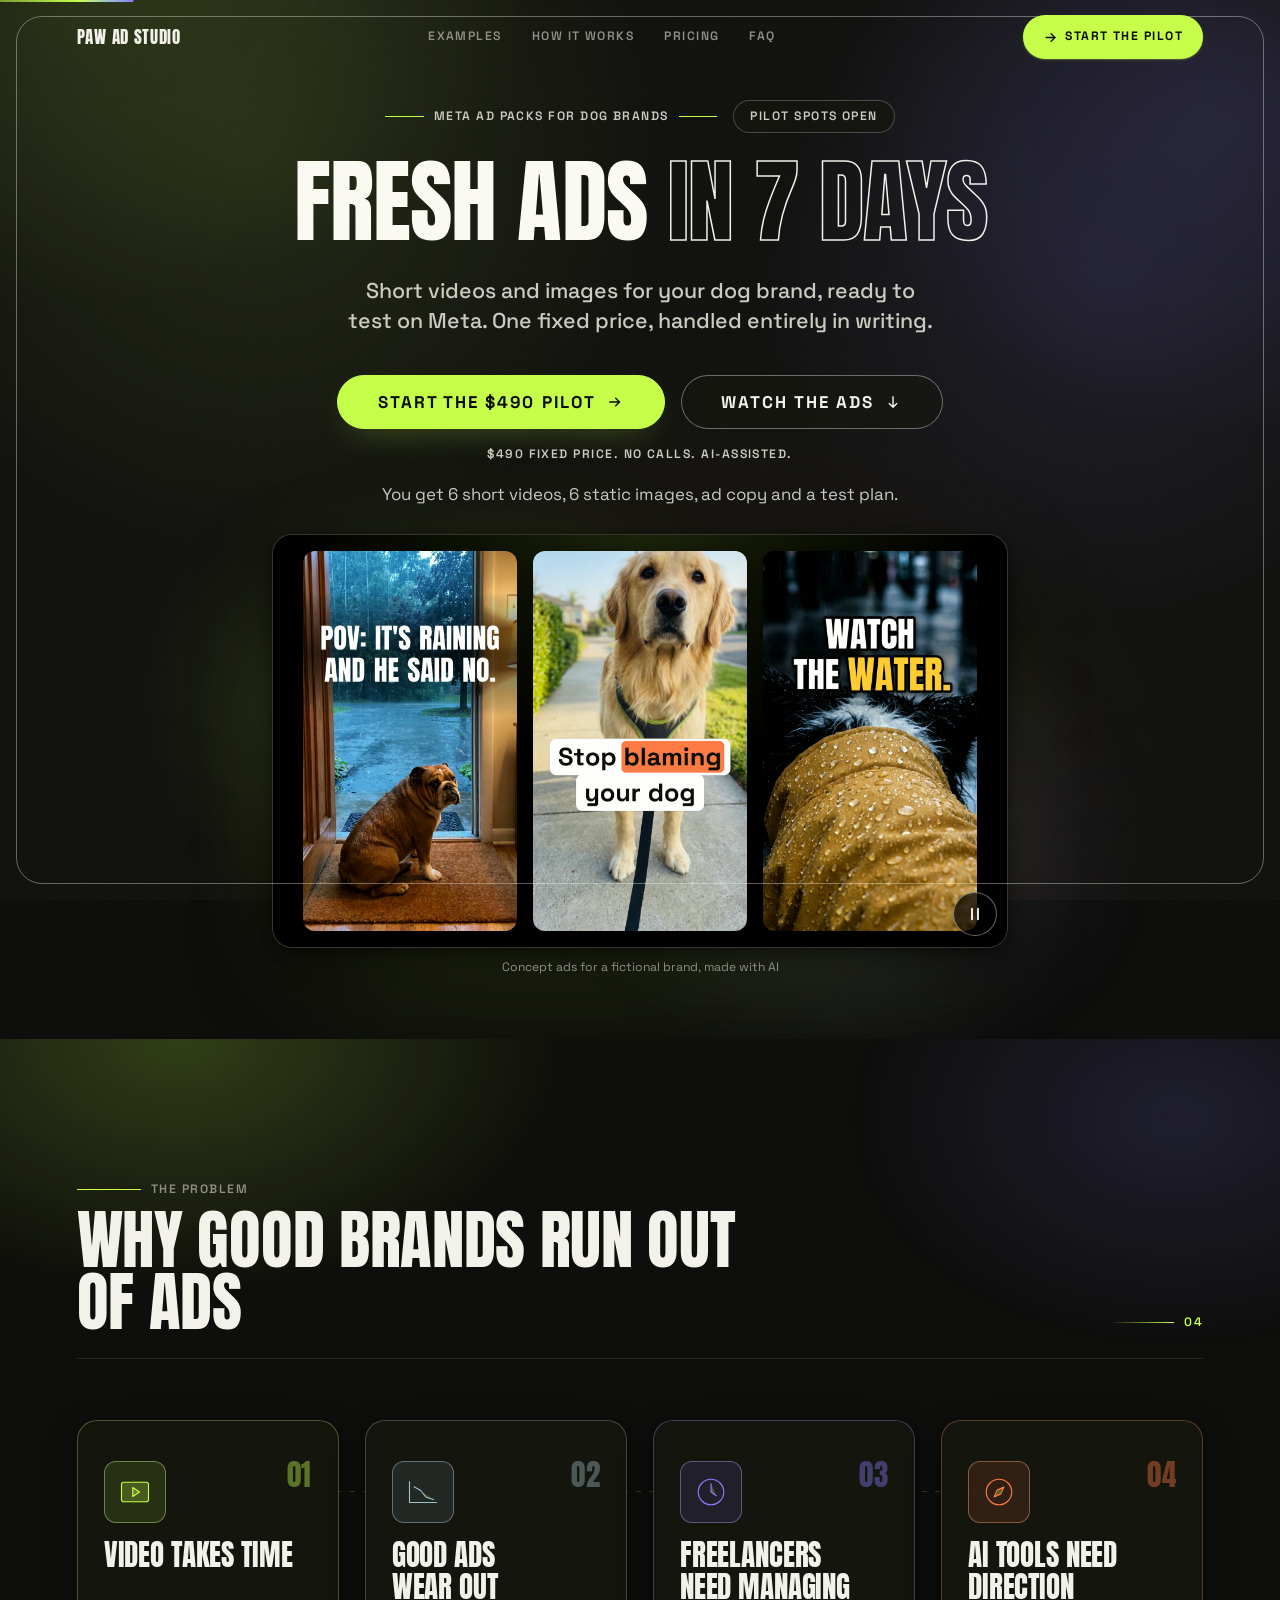
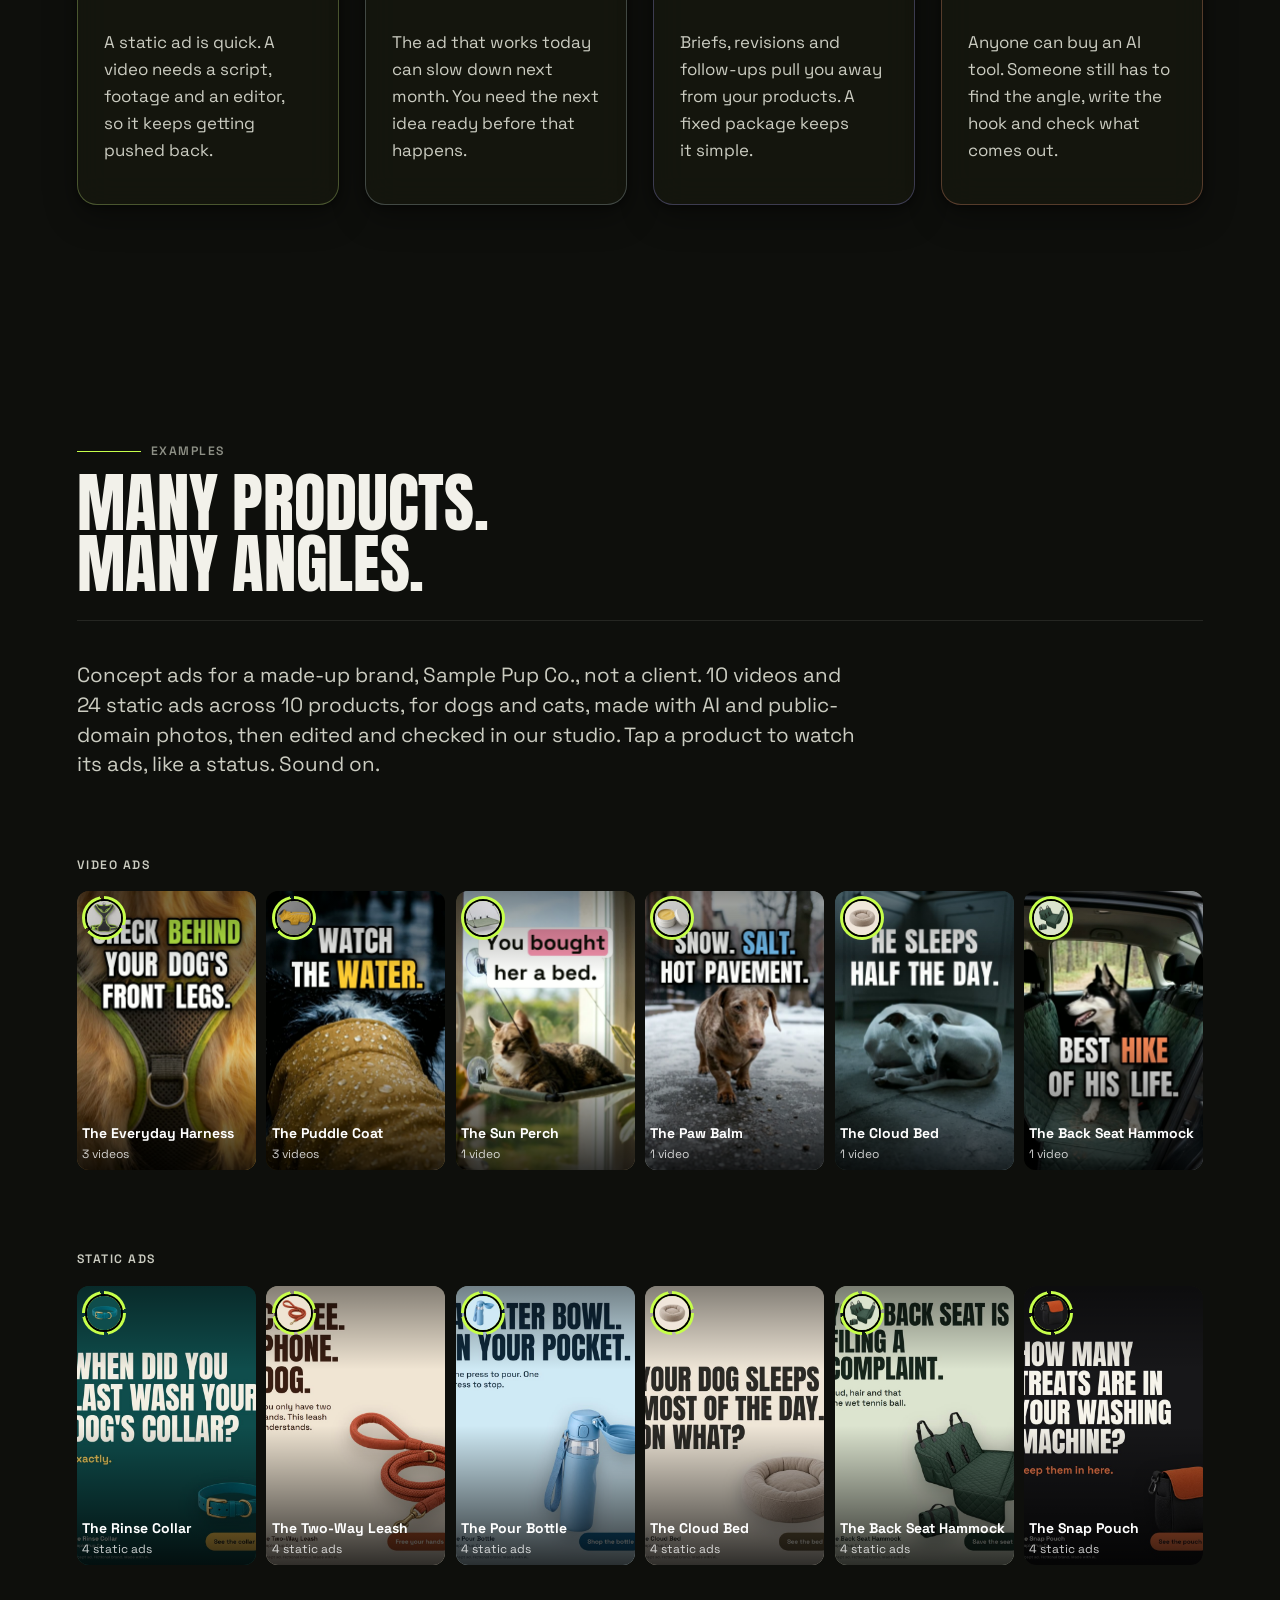
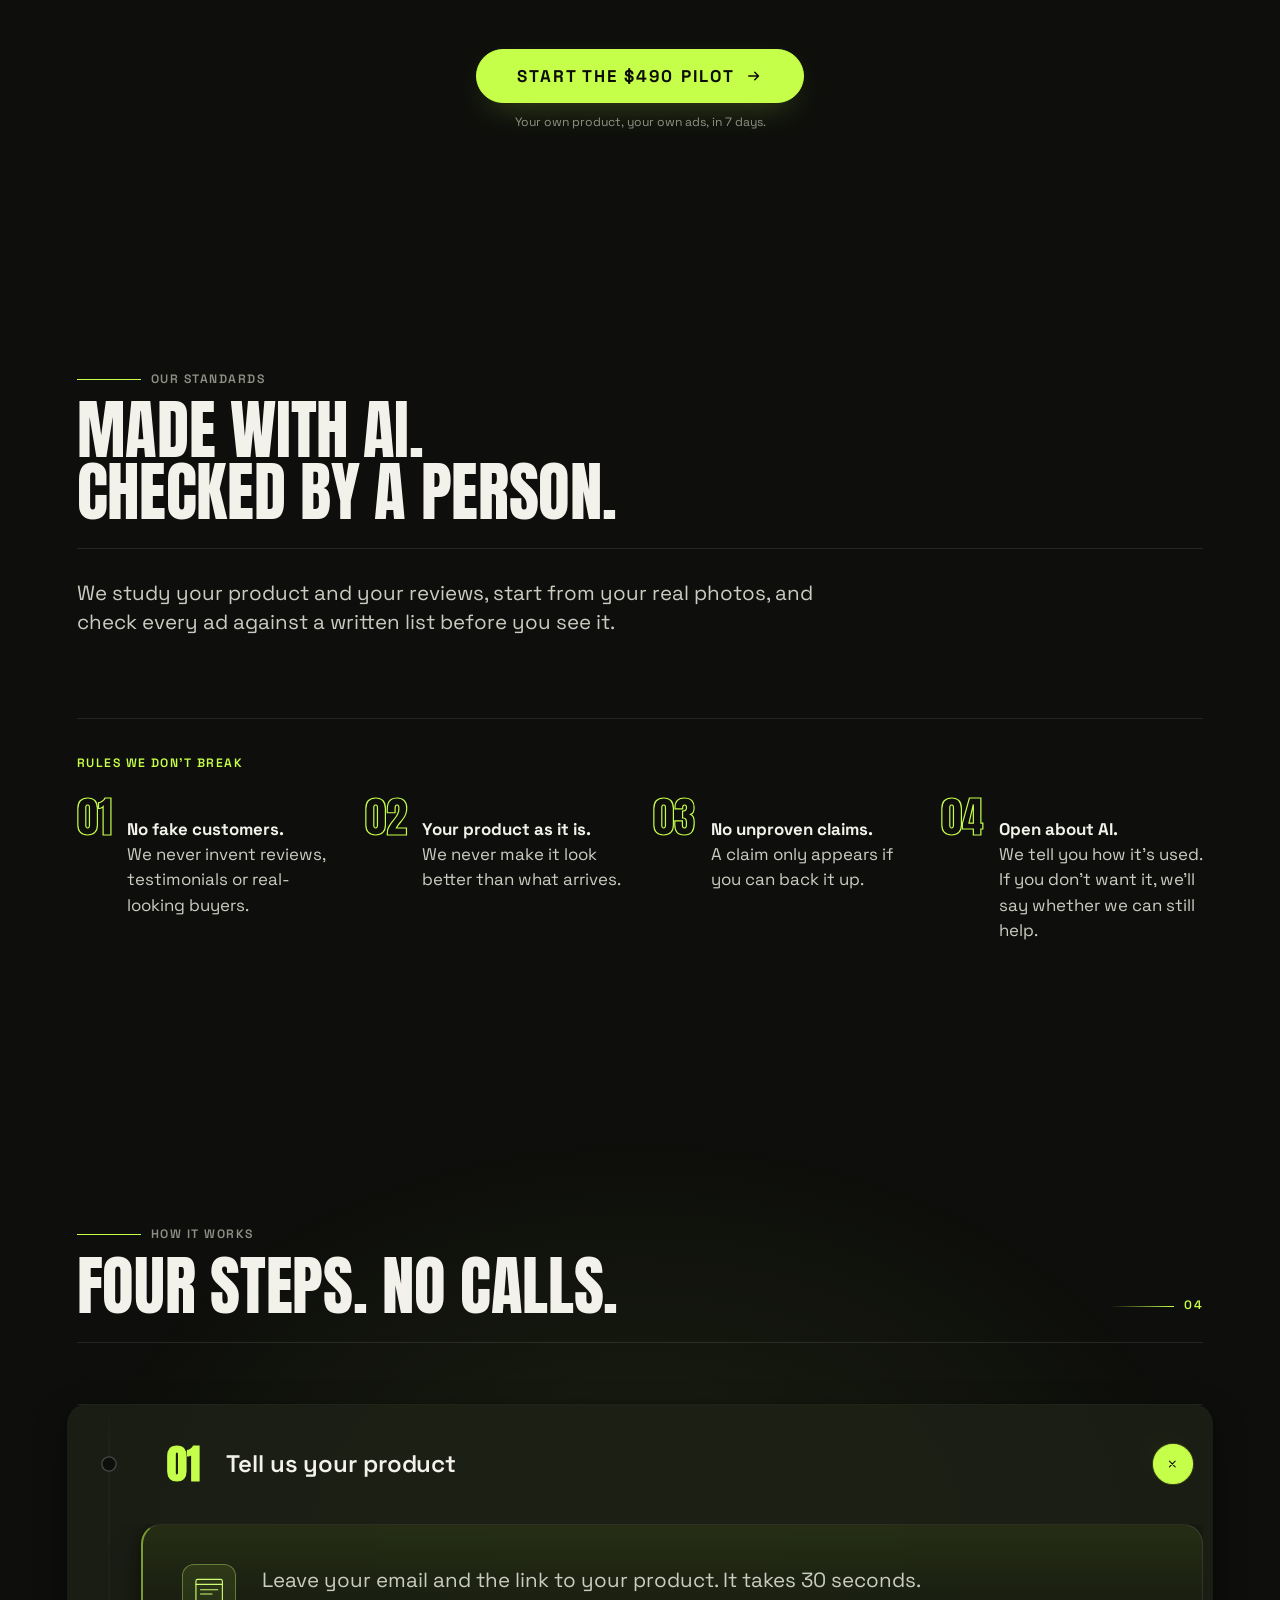
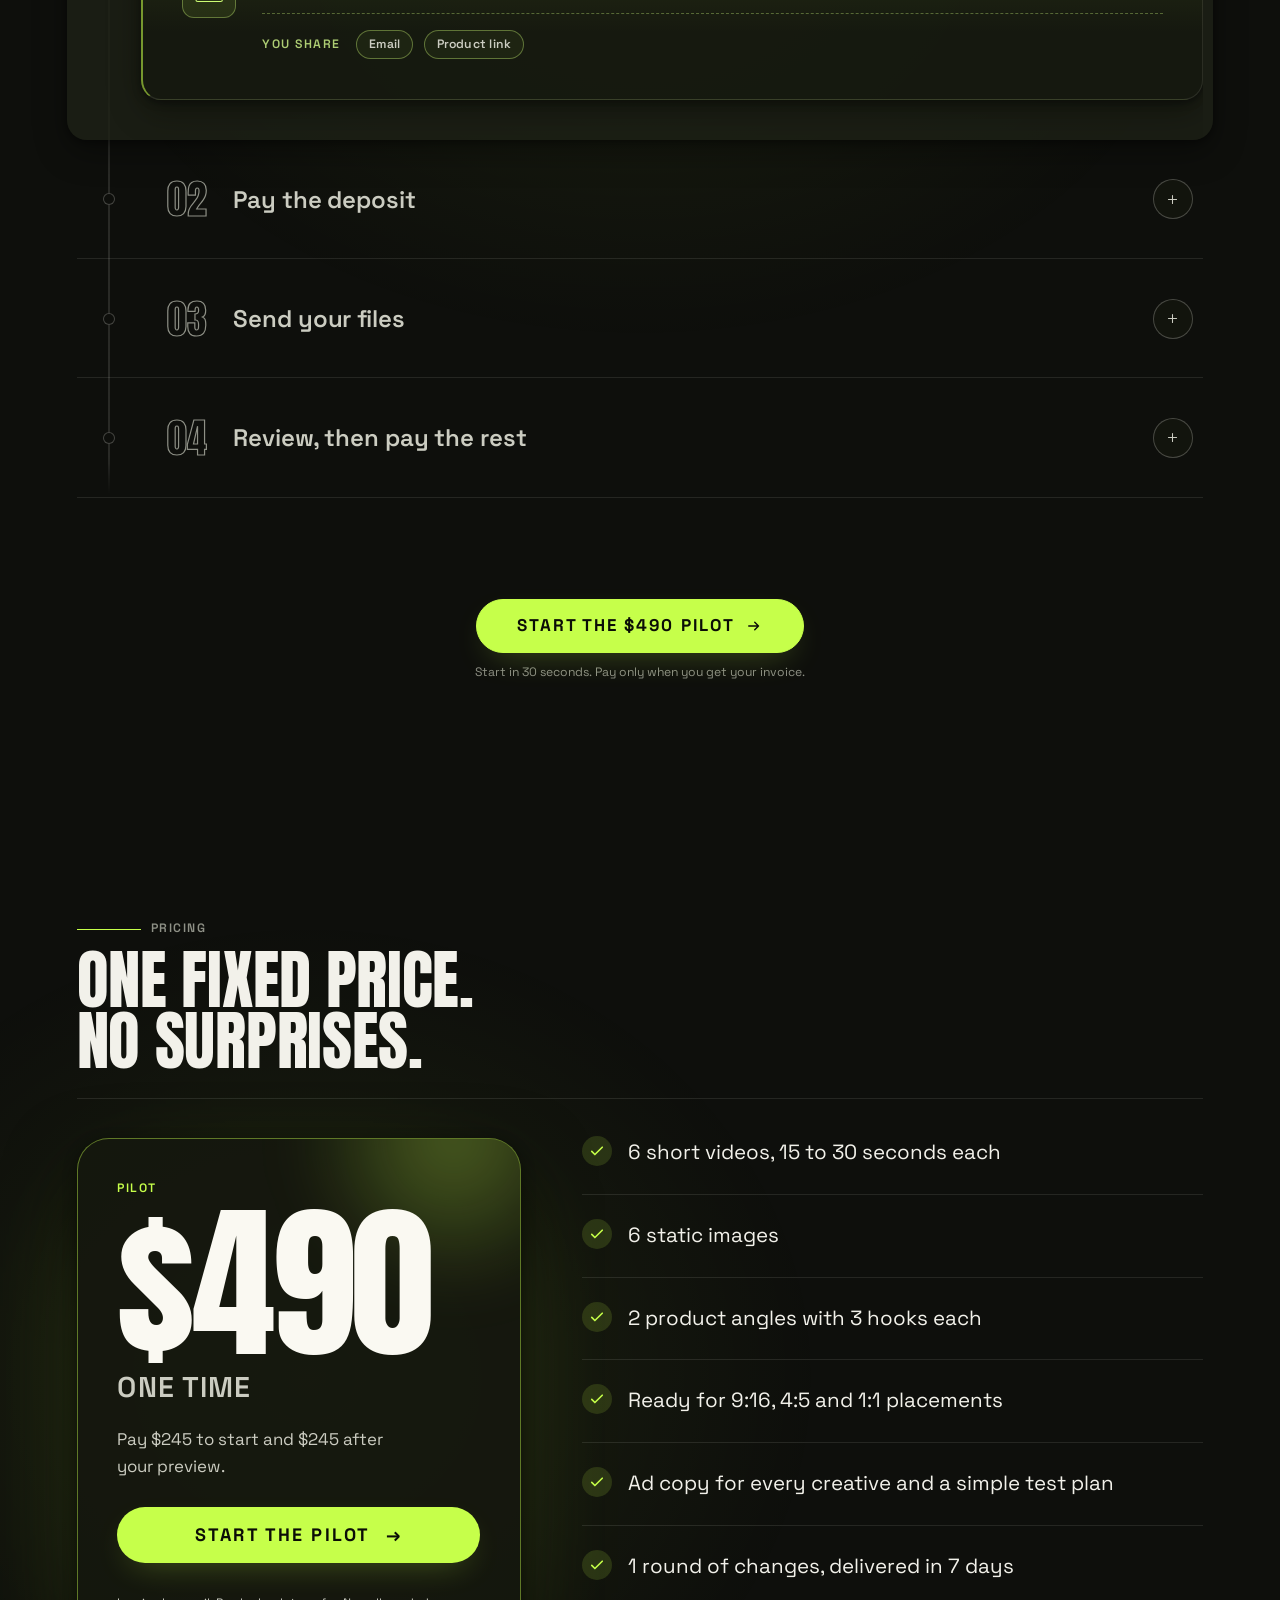
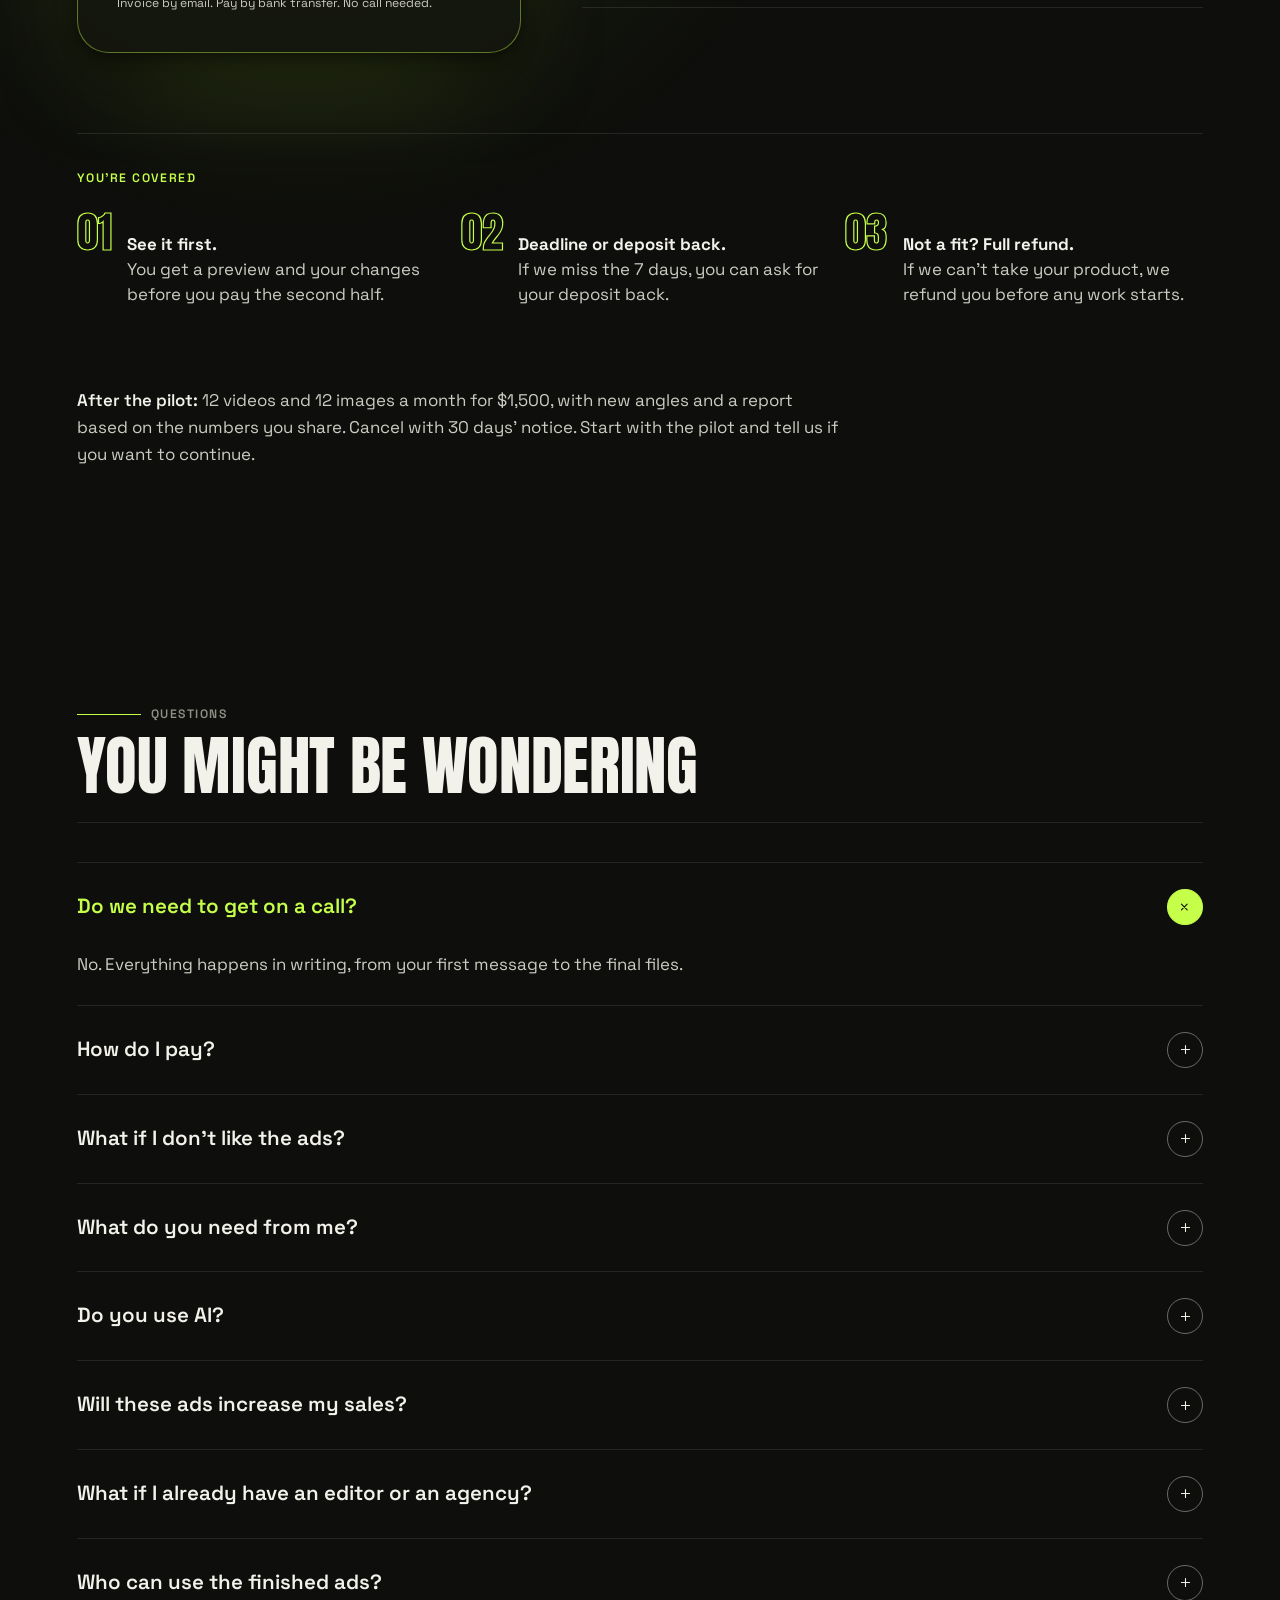
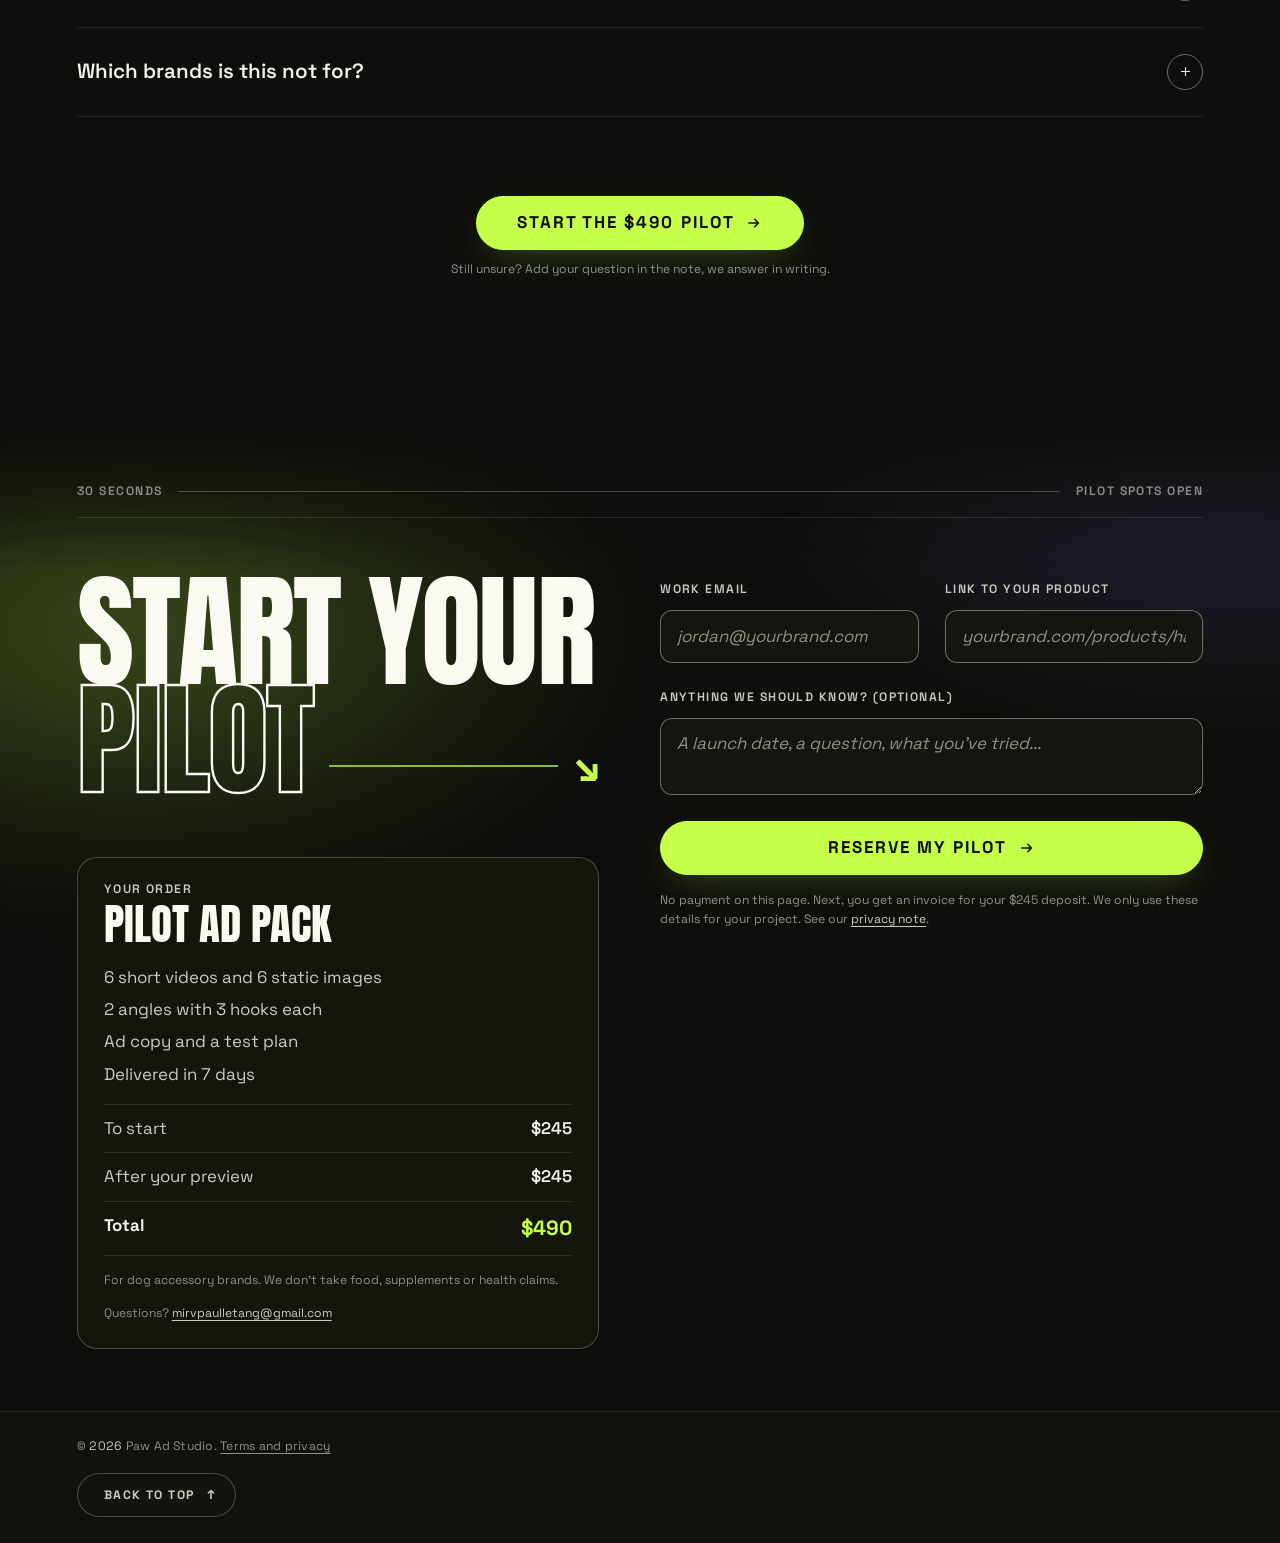
==== commit f916301e: "Lot 3 : 4 vidéos (chat, baume, lit, hamac) ajoutées au site en 4 statuts 58 crédits au total, soit 1" ====
--- a/index.html
+++ b/index.html
@@ -181,7 +181,7 @@
           <p class="fsec__kicker label"><span class="fsec__rule" aria-hidden="true"></span><span>Examples</span></p>
           <h2 class="fsec__title display" id="concepts-title">Many products. Many angles.</h2>
         </header>
-        <p class="concepts__intro" data-fx>Concept ads for a made-up brand, Sample Pup Co., not a client. 6 videos and 24 static ads across 8 products, made with AI and public-domain photos, then edited and checked in our studio. Tap a product to watch its ads, like a status. Sound on.</p>
+        <p class="concepts__intro" data-fx>Concept ads for a made-up brand, Sample Pup Co., not a client. 10 videos and 24 static ads across 10 products, for dogs and cats, made with AI and public-domain photos, then edited and checked in our studio. Tap a product to watch its ads, like a status. Sound on.</p>
         <div class="stories" data-fx>
           <h3 class="stories__label label">Video ads</h3>
           <ul class="stories__row">
@@ -209,6 +209,50 @@
                 <li data-type="video" data-src="assets/demo-4.mp4" data-poster="assets/demo-4.jpg" data-title="Proof on screen" data-text="Opens on water rolling off the coat, so the product proves itself. Ends on a product card. 9:16 for Reels and Stories." data-alt="Concept ad for a fictional brand. Hook: watch the water, it doesn&#x27;t get in. Rain beads on a yellow dog raincoat, then a border collie trots through the rain and shakes it off. It ends on a product card and a buy button."></li>
                 <li data-type="video" data-src="assets/demo-5.mp4" data-poster="assets/demo-5.jpg" data-title="Daily problem" data-text="Names a smell every owner knows, then shows the fix. Ends on a fit picker. 9:16 for Reels and Stories." data-alt="Concept ad for a fictional brand. Hook: your whole house smells like wet dog. A wet beagle sits in a hallway, then walks through a puddle in a raincoat that wraps under the belly. It ends with a fit picker."></li>
                 <li data-type="video" data-src="assets/demo-6.mp4" data-poster="assets/demo-6.jpg" data-title="Humor" data-text="A stubborn bulldog does the selling. Ends on a rain alert and a swipe. 9:16 for Reels and Stories." data-alt="Concept ad for a fictional brand. Hook: POV, it&#x27;s raining and he said no. A stubborn English bulldog refuses to go out, then struts through the rain in a yellow coat. It ends on a phone rain alert."></li>
+              </ol>
+            </li>
+            <li class="stories__item">
+              <button class="story" type="button" data-name="The Sun Perch" aria-haspopup="dialog" aria-label="Watch 1 video for The Sun Perch">
+                <img class="story__cover" src="assets/demo-7.jpg" alt="" loading="lazy" decoding="async">
+                <span class="story__avatar" style="--n:1;--gap:0deg"><img src="assets/stories/perchoir.webp" alt="" width="96" height="96" loading="lazy" decoding="async"></span>
+                <span class="story__name">The Sun Perch</span>
+                <span class="story__meta">1 video</span>
+              </button>
+              <ol class="story__items" hidden>
+                <li data-type="video" data-src="assets/demo-7.mp4" data-poster="assets/demo-7.jpg" data-title="Humor" data-text="A cat who ignored her new bed does the selling. Ends on a bird alert and a swipe. 9:16 for Reels and Stories." data-alt="Concept ad: a tabby cat lounges on a window perch in the sun and ignores her empty bed."></li>
+              </ol>
+            </li>
+            <li class="stories__item">
+              <button class="story" type="button" data-name="The Paw Balm" aria-haspopup="dialog" aria-label="Watch 1 video for The Paw Balm">
+                <img class="story__cover" src="assets/demo-8.jpg" alt="" loading="lazy" decoding="async">
+                <span class="story__avatar" style="--n:1;--gap:0deg"><img src="assets/stories/baume.webp" alt="" width="96" height="96" loading="lazy" decoding="async"></span>
+                <span class="story__name">The Paw Balm</span>
+                <span class="story__meta">1 video</span>
+              </button>
+              <ol class="story__items" hidden>
+                <li data-type="video" data-src="assets/demo-8.mp4" data-poster="assets/demo-8.jpg" data-title="Season hook" data-text="Opens on snow, salt and hot pavement, then shows a simple after-walk habit. No health claims. Ends on add to cart. 9:16 for Reels and Stories." data-alt="Concept ad: a dachshund walks on a snowy sidewalk, then rests at home next to a tin of paw balm."></li>
+              </ol>
+            </li>
+            <li class="stories__item">
+              <button class="story" type="button" data-name="The Cloud Bed" aria-haspopup="dialog" aria-label="Watch 1 video for The Cloud Bed">
+                <img class="story__cover" src="assets/demo-9.jpg" alt="" loading="lazy" decoding="async">
+                <span class="story__avatar" style="--n:1;--gap:0deg"><img src="assets/stories/lit.webp" alt="" width="96" height="96" loading="lazy" decoding="async"></span>
+                <span class="story__name">The Cloud Bed</span>
+                <span class="story__meta">1 video</span>
+              </button>
+              <ol class="story__items" hidden>
+                <li data-type="video" data-src="assets/demo-9.mp4" data-poster="assets/demo-9.jpg" data-title="Before and after" data-text="From a cold kitchen floor to a soft bed in one shot. Ends on a size picker. 9:16 for Reels and Stories." data-alt="Concept ad: a whippet leaves a cold tile floor and sinks into a round plush bed."></li>
+              </ol>
+            </li>
+            <li class="stories__item">
+              <button class="story" type="button" data-name="The Back Seat Hammock" aria-haspopup="dialog" aria-label="Watch 1 video for The Back Seat Hammock">
+                <img class="story__cover" src="assets/demo-10.jpg" alt="" loading="lazy" decoding="async">
+                <span class="story__avatar" style="--n:1;--gap:0deg"><img src="assets/stories/hamac.webp" alt="" width="96" height="96" loading="lazy" decoding="async"></span>
+                <span class="story__name">The Back Seat Hammock</span>
+                <span class="story__meta">1 video</span>
+              </button>
+              <ol class="story__items" hidden>
+                <li data-type="video" data-src="assets/demo-10.mp4" data-poster="assets/demo-10.jpg" data-title="Problem and fix" data-text="A great hike, a muddy back seat, then the fix. Ends on add to cart. 9:16 for Reels and Stories." data-alt="Concept ad: a muddy husky sits on a seat hammock in the back of a car after a hike."></li>
               </ol>
             </li>
           </ul>
--- a/css/site.css
+++ b/css/site.css
@@ -122,7 +122,7 @@
   height: 44px;
   padding: 3px;
   border-radius: 50%;
-  background: repeating-conic-gradient(var(--ring) 0 calc(360deg / var(--n) - 10deg), transparent 0 calc(360deg / var(--n)));
+  background: repeating-conic-gradient(var(--ring) 0 calc(360deg / var(--n) - var(--gap, 10deg)), transparent 0 calc(360deg / var(--n)));
 }
 .story__avatar img { display: block; width: 100%; height: 100%; border: 2px solid var(--media-black); border-radius: 50%; object-fit: cover; }
 .story__name {
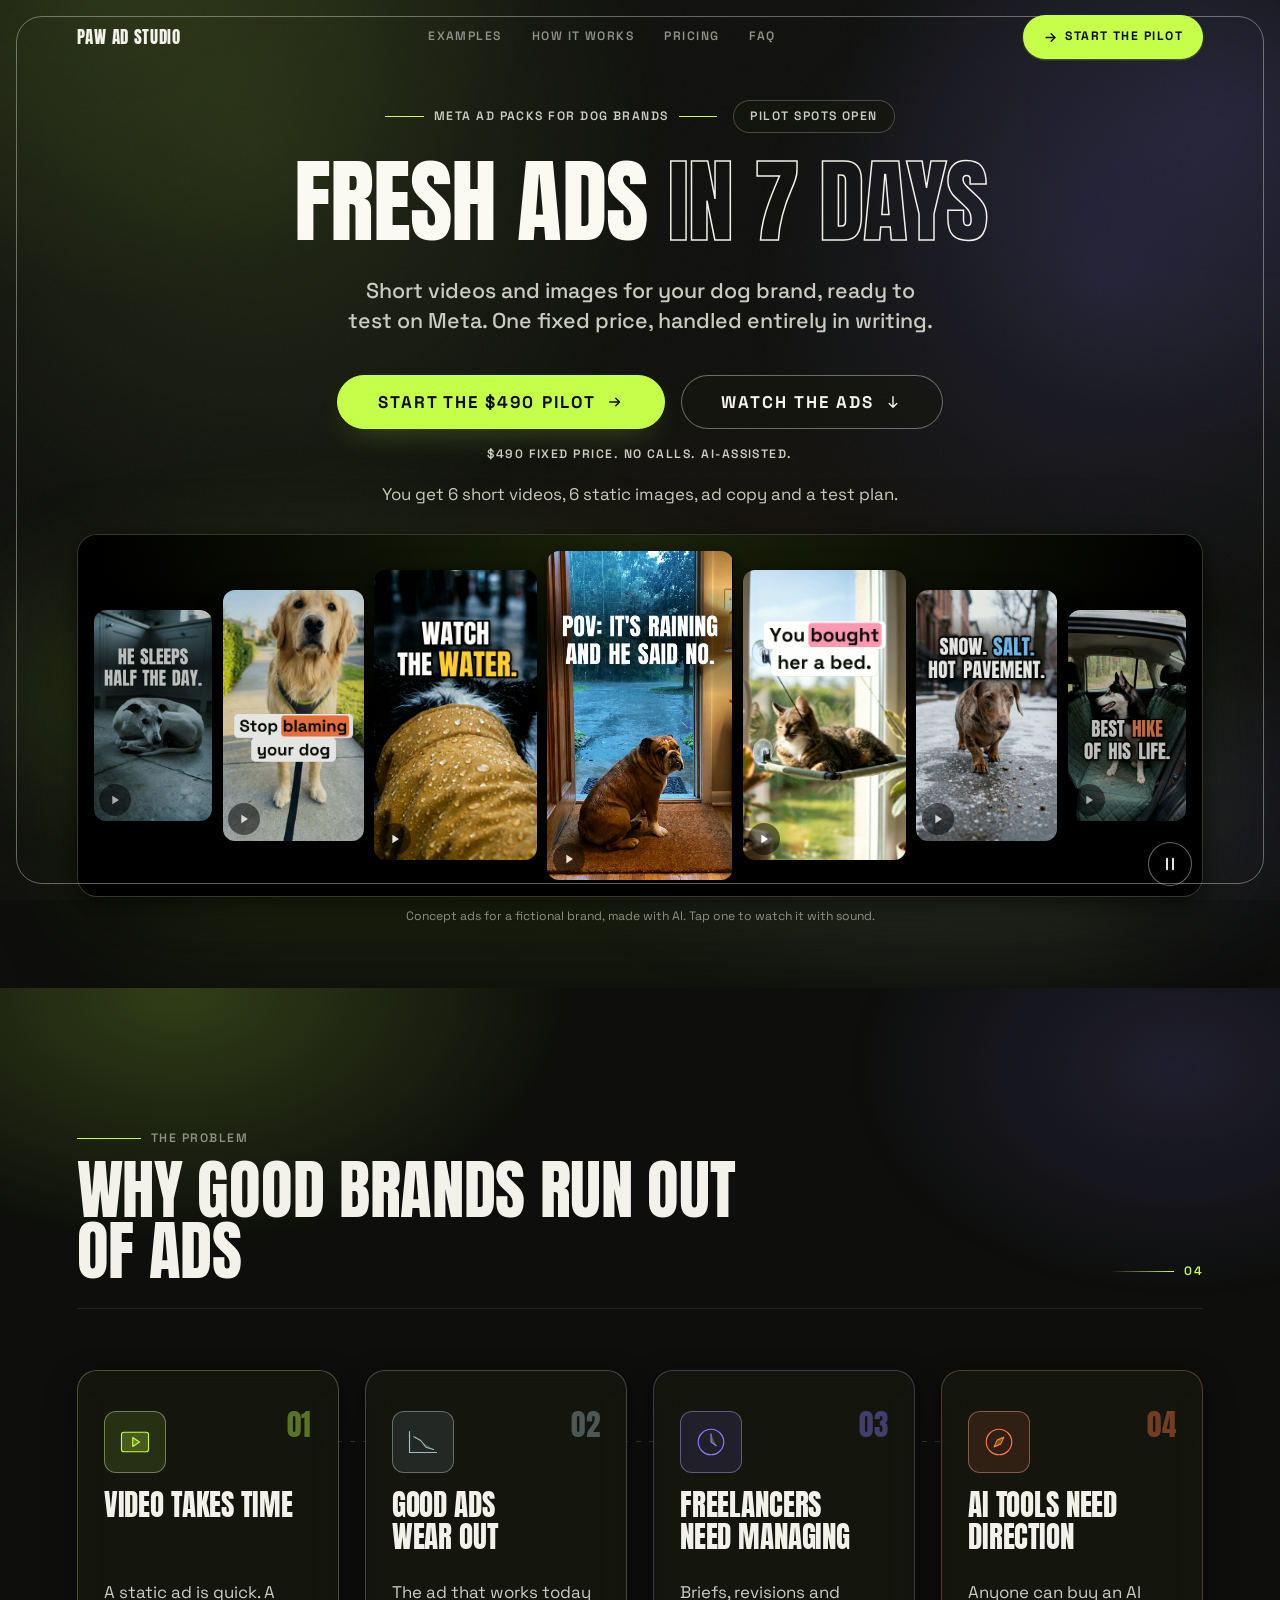
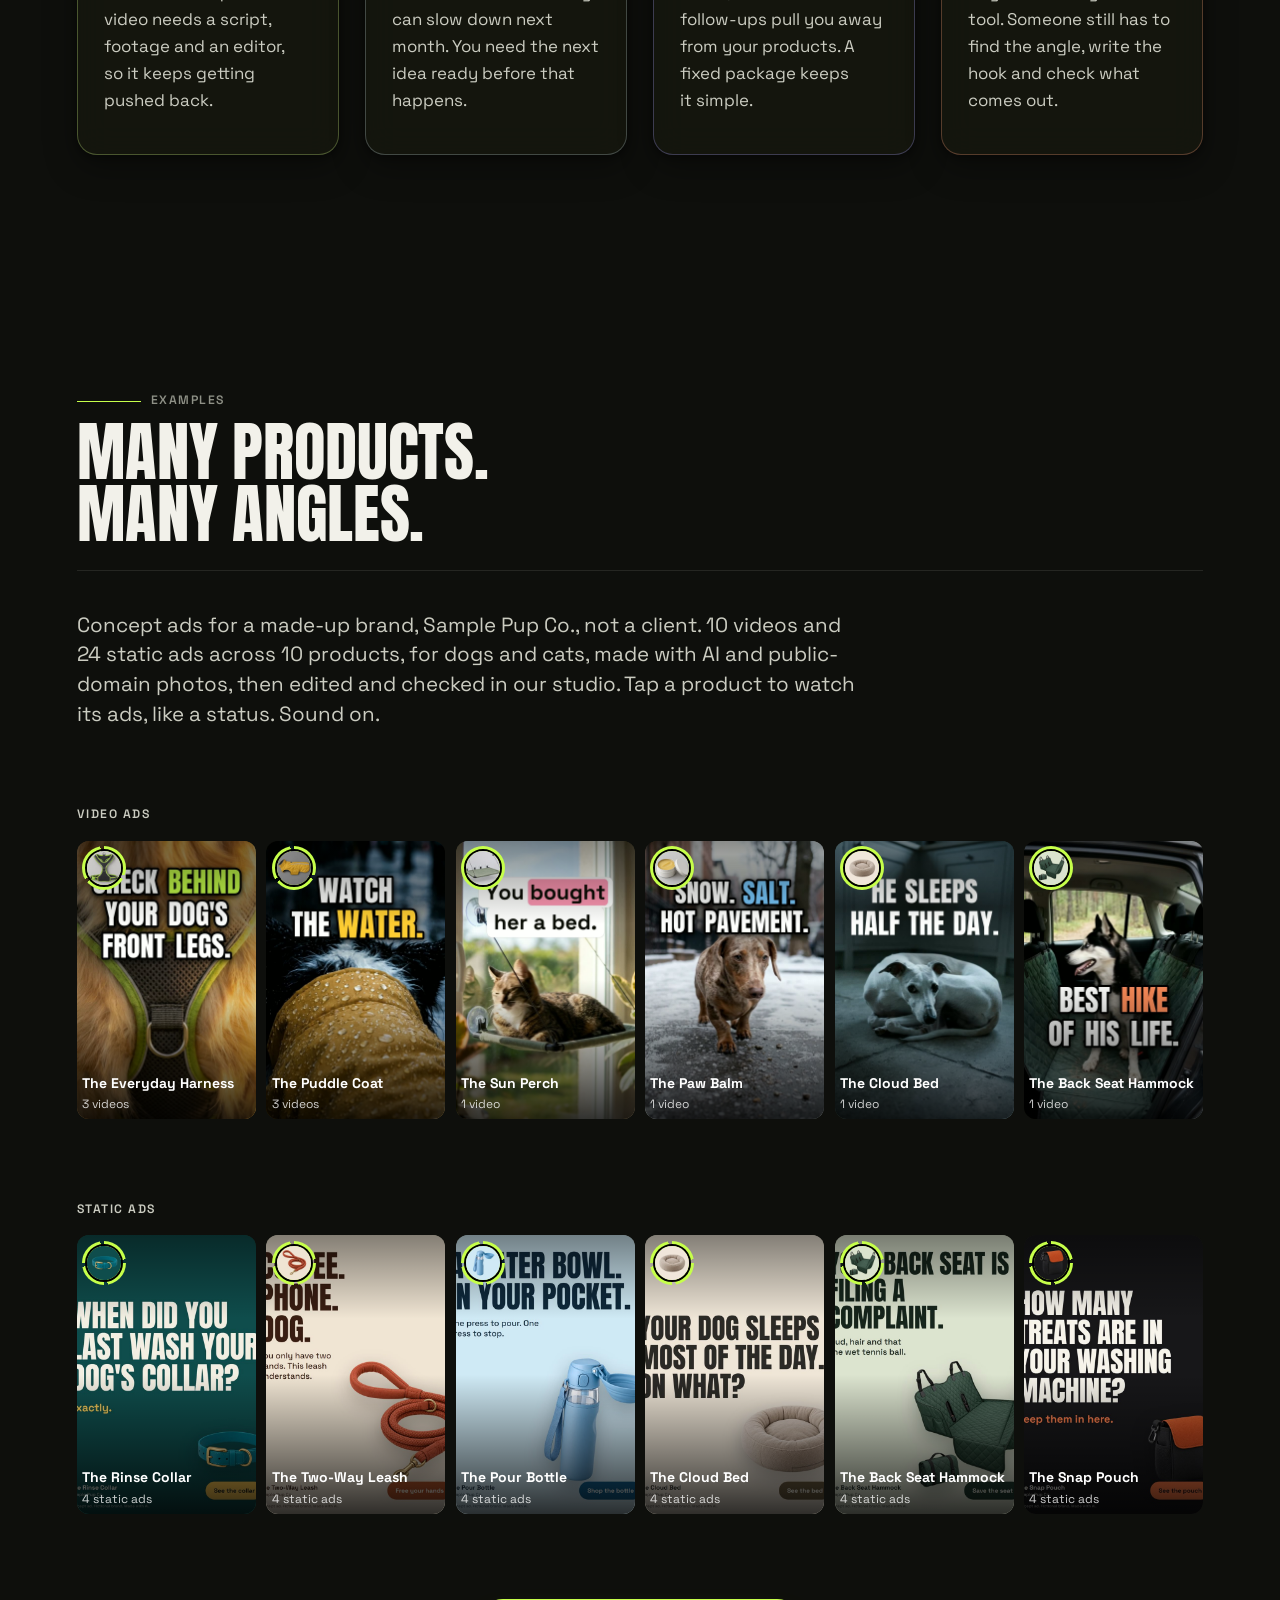
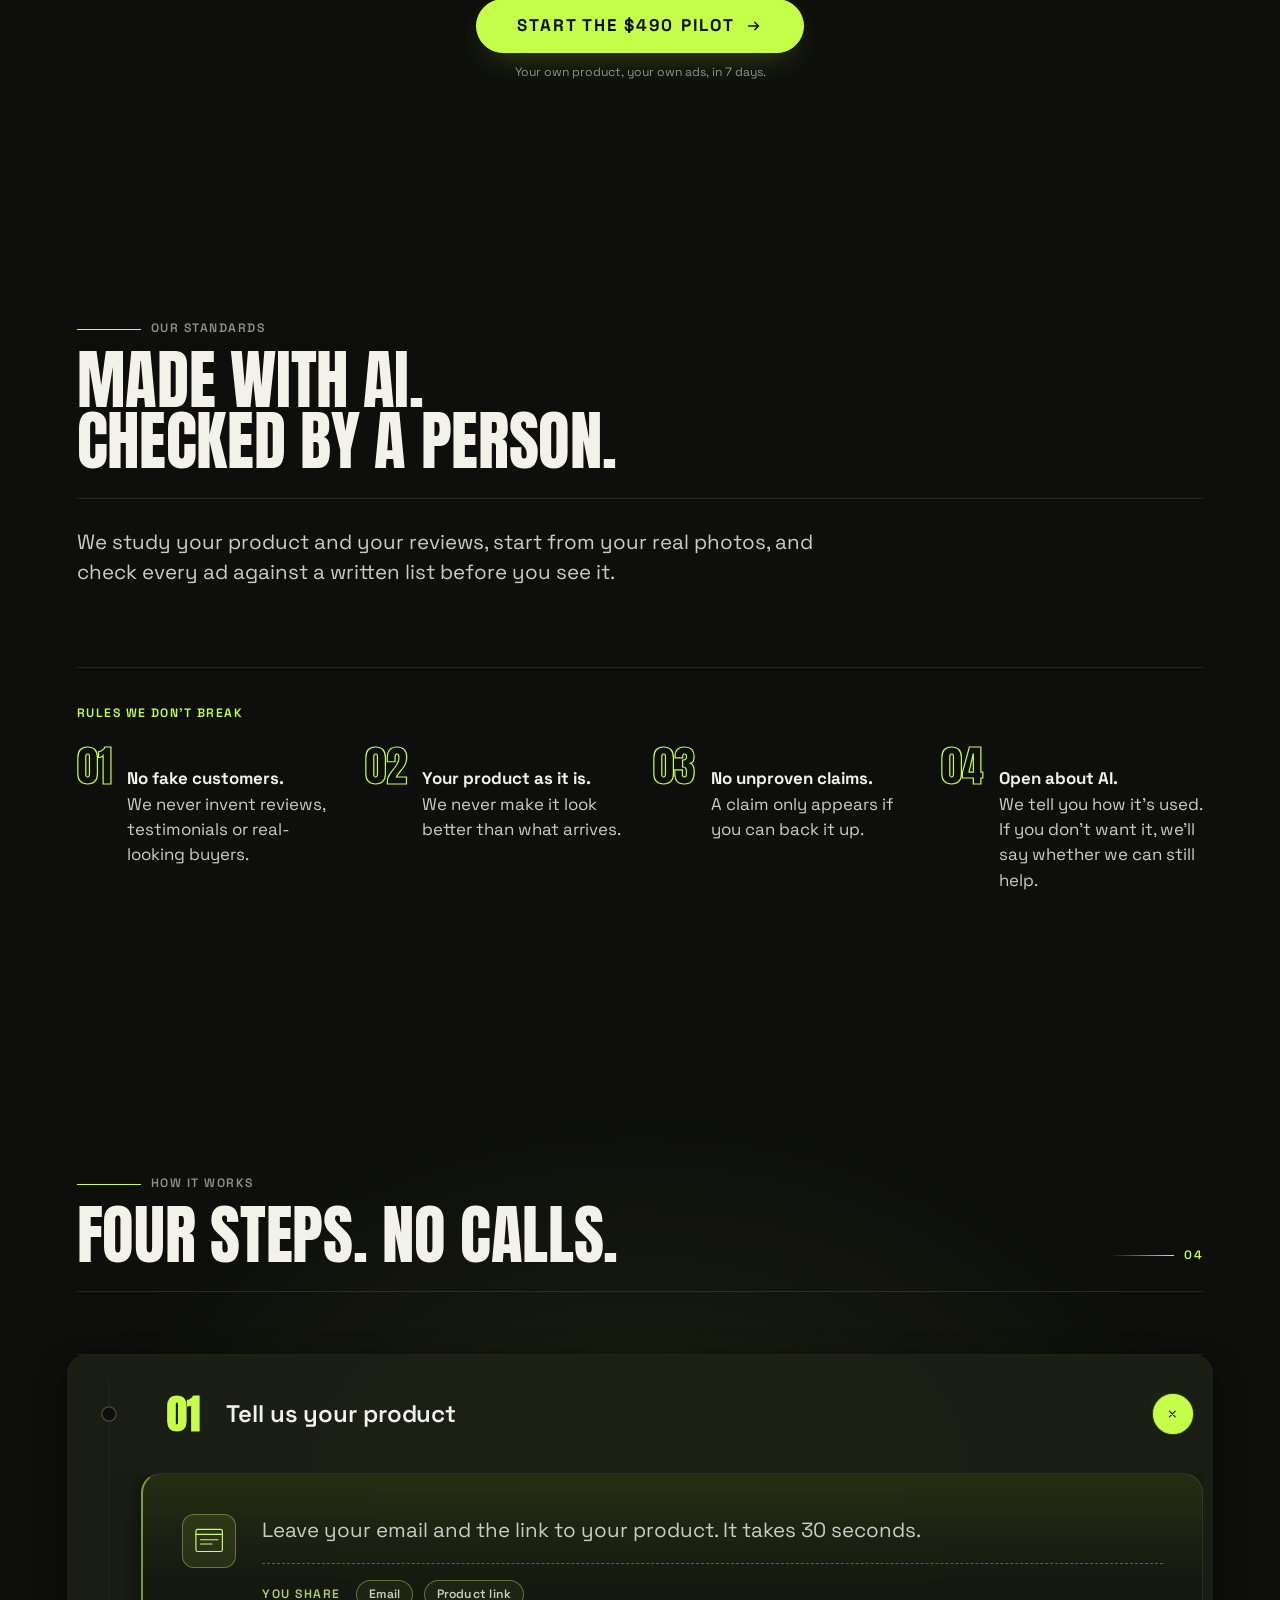
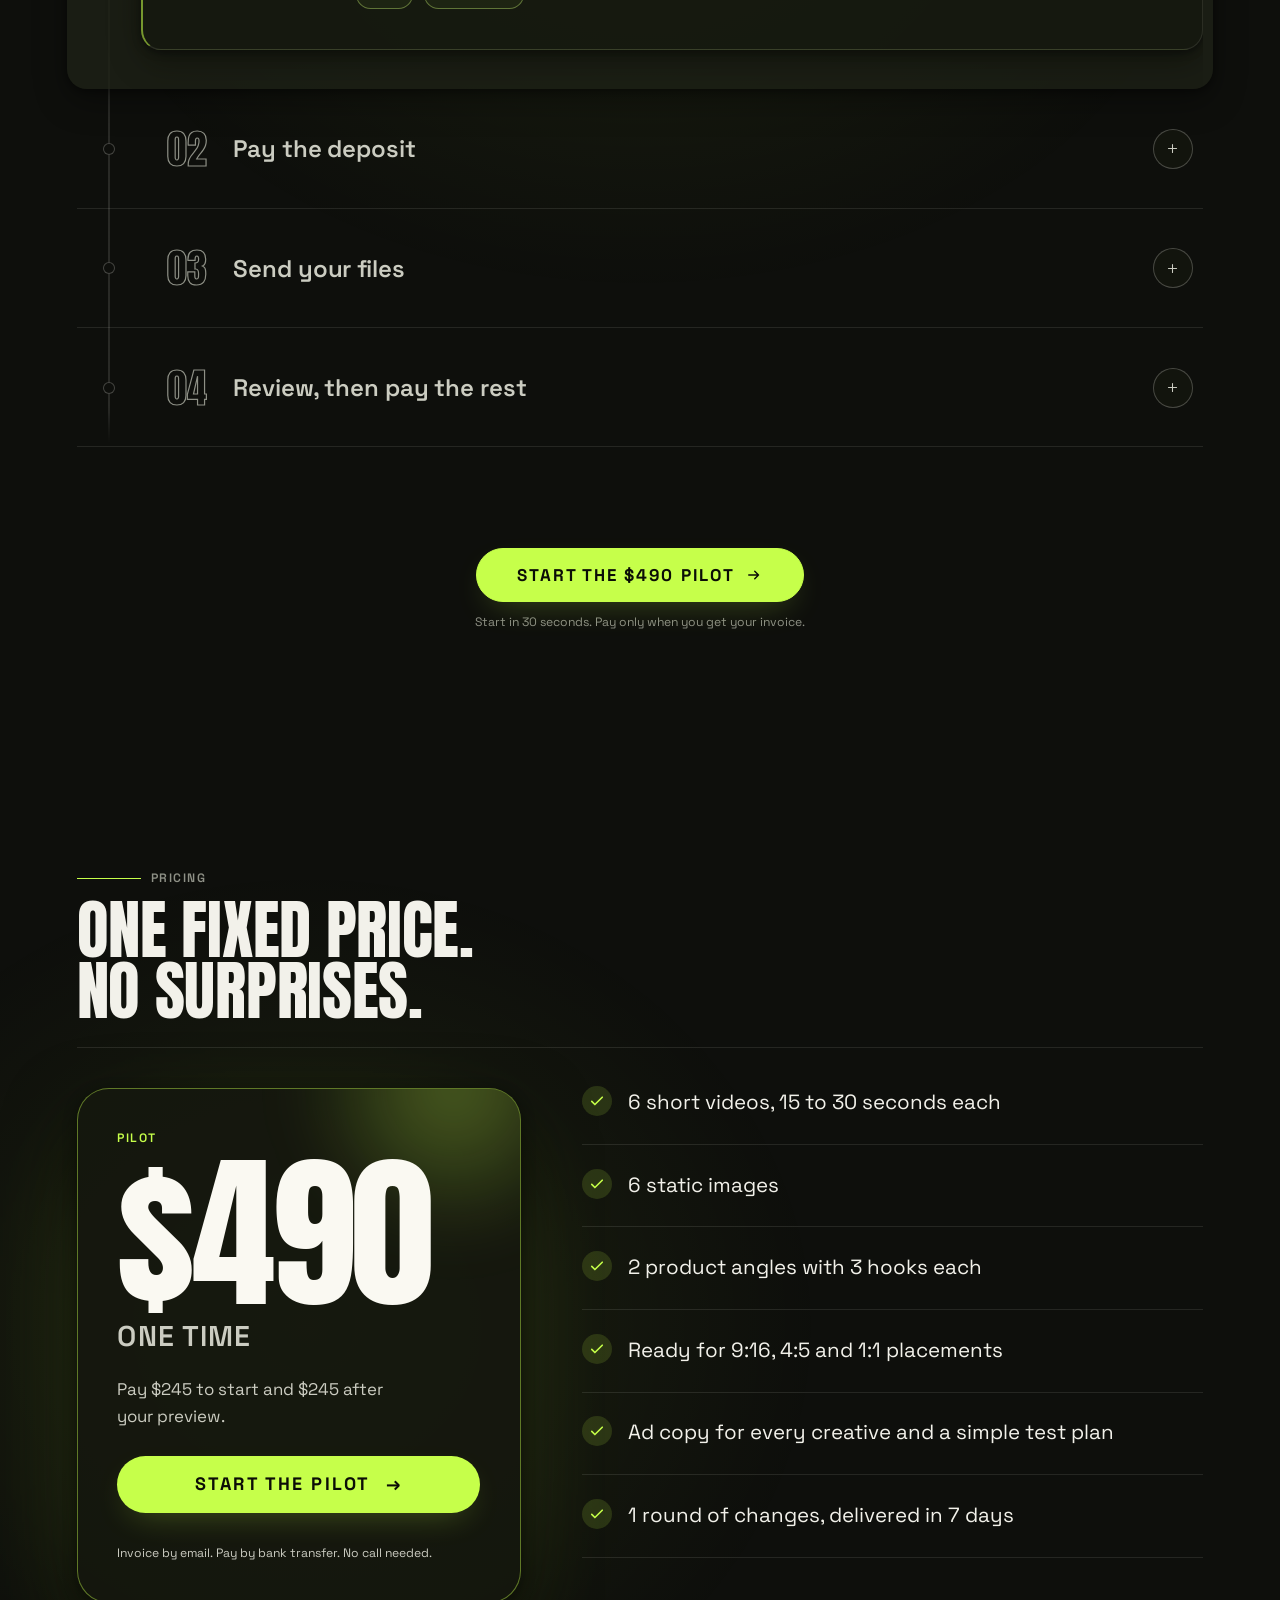
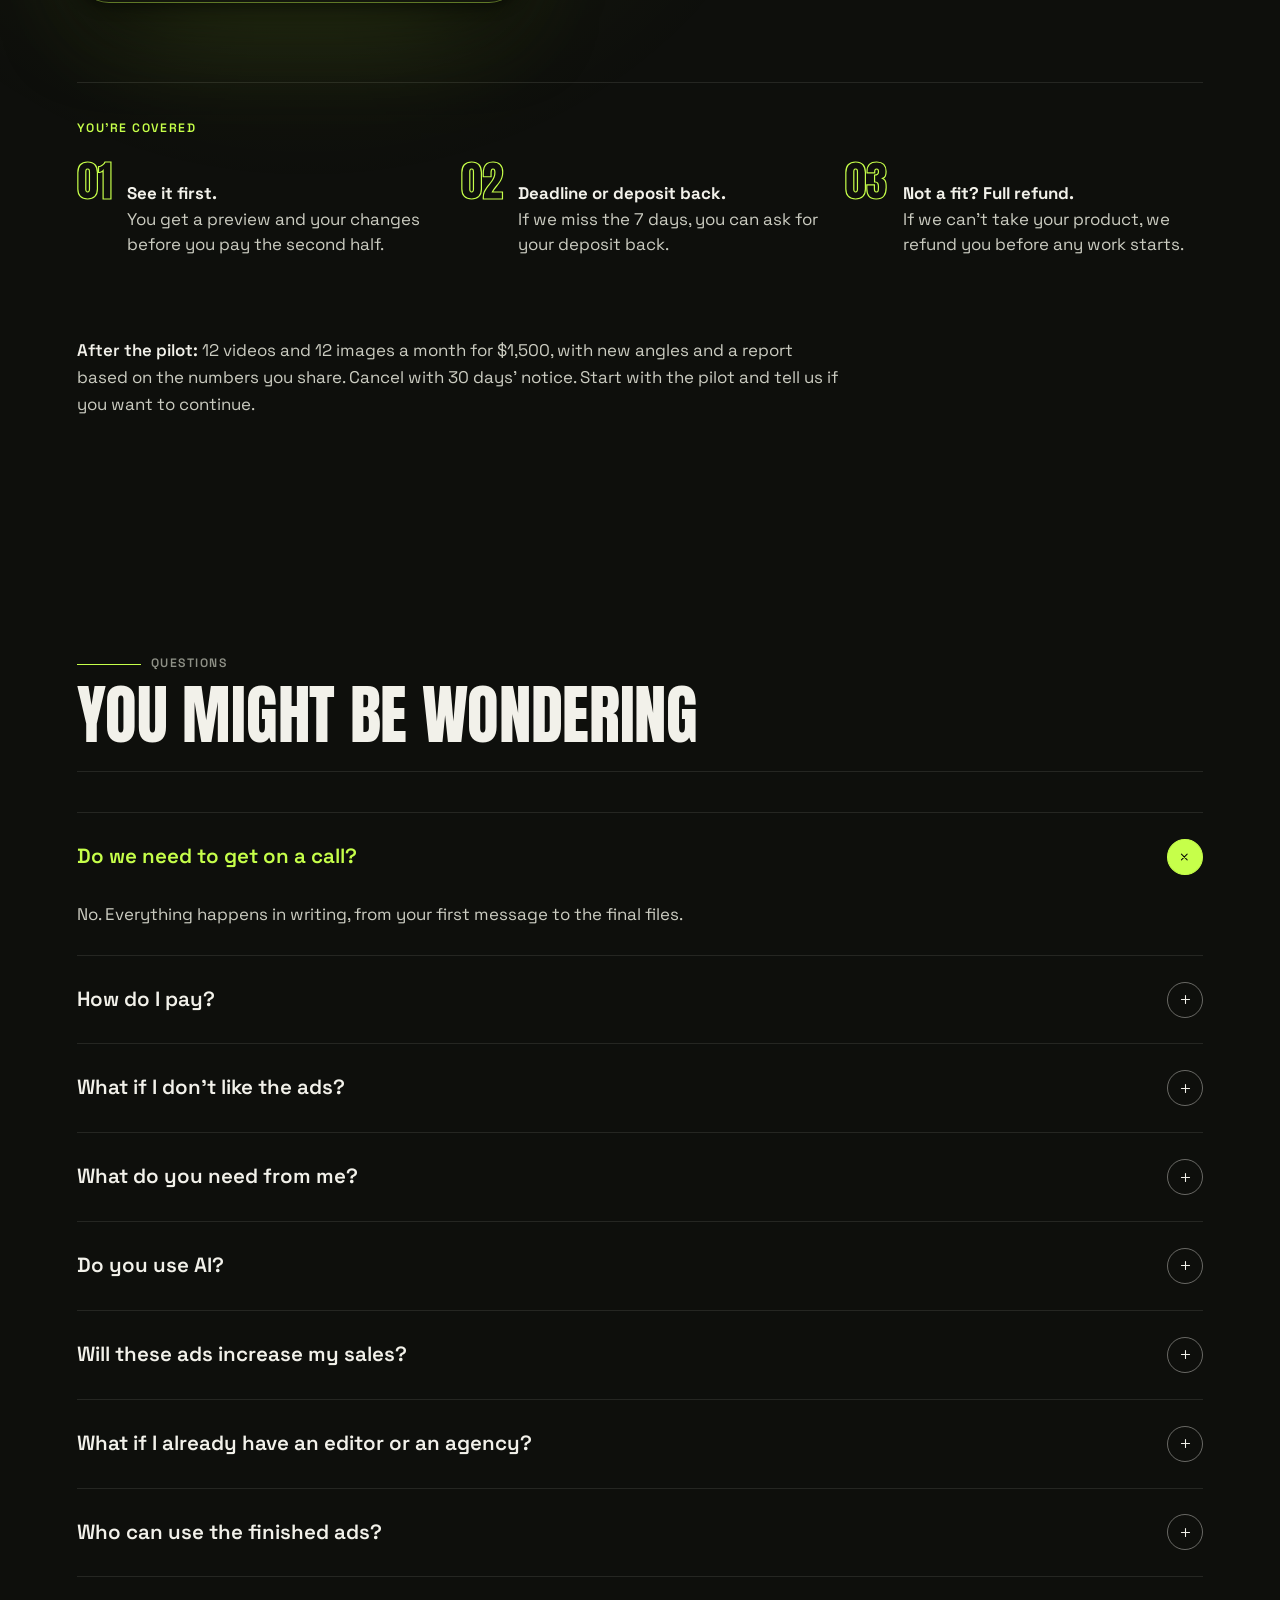
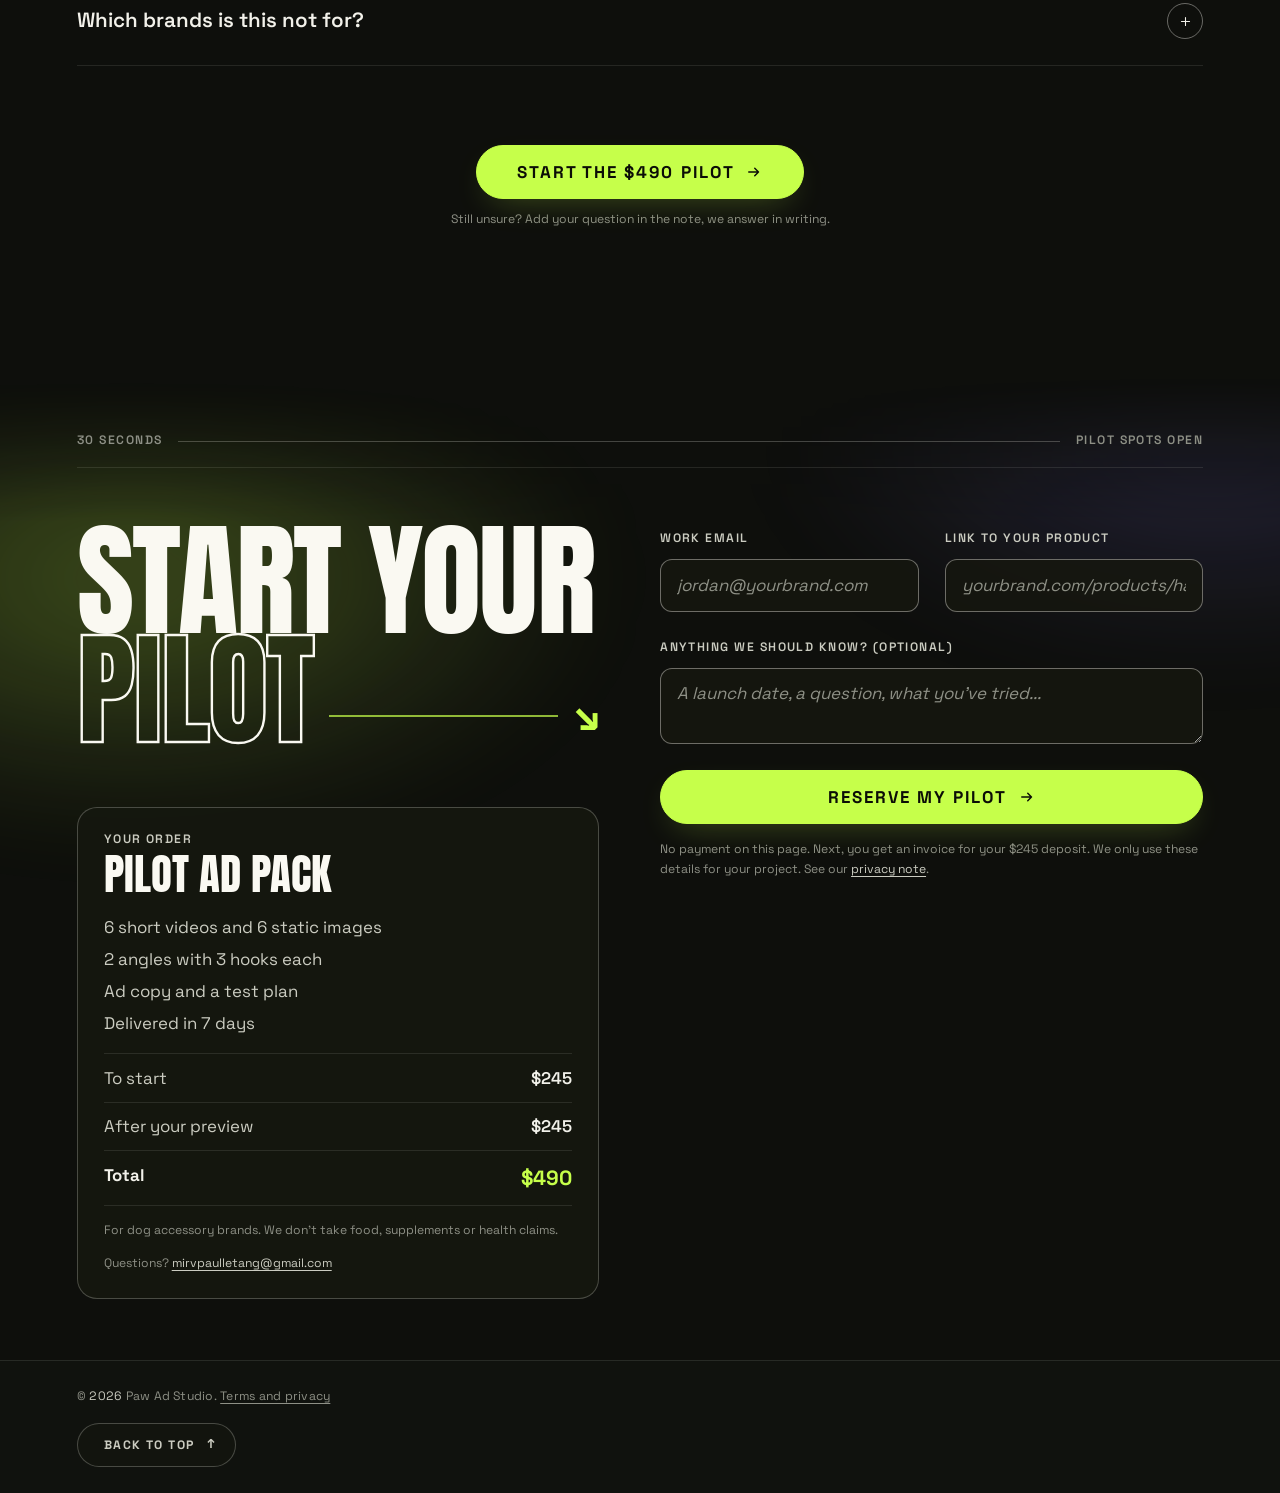
==== commit eb6b4b8a: "Site : mur de 7 vidéos dans le hero, flèches pub par pub, mobile revu Le hero montre 7 vidéos sur or" ====
--- a/index.html
+++ b/index.html
@@ -109,16 +109,20 @@
           <span class="hero__halo" aria-hidden="true"></span>
           <div class="hero__frame">
             <div class="adwall">
-              <article class="ad"><video src="assets/demo-6.mp4" poster="assets/demo-6.jpg" muted loop playsinline preload="none" aria-label="Concept ad for a fictional brand. Hook: POV, it&#x27;s raining and he said no. A stubborn English bulldog refuses to go out, then struts through the rain in a yellow coat. It ends on a phone rain alert."></video></article>
-              <article class="ad ad--side"><video src="assets/demo-2.mp4" poster="assets/demo-2.jpg" muted loop playsinline preload="none" aria-label="Concept ad for a fictional brand. Hook: stop blaming your dog for pulling. It compares a back clip with a front clip on the chest. It ends with a size picker."></video></article>
-              <article class="ad ad--side"><video src="assets/demo-4.mp4" poster="assets/demo-4.jpg" muted loop playsinline preload="none" aria-label="Concept ad for a fictional brand. Hook: watch the water, it doesn&#x27;t get in. Rain beads on a yellow dog raincoat, then a border collie trots through the rain and shakes it off. It ends on a product card and a buy button."></video></article>
+              <article class="ad ad--r3"><video src="assets/demo-9.mp4" poster="assets/demo-9.jpg" muted loop playsinline preload="none" aria-label="Concept ad: a whippet leaves a cold tile floor and sinks into a round plush bed."></video><button type="button" class="ad__open" data-src="assets/demo-9.mp4" aria-haspopup="dialog" aria-label="Watch this ad with sound"><span class="ad__openIcon" aria-hidden="true"><svg viewBox="0 0 24 24" width="16" height="16" focusable="false"><path d="M8 5.5v13l10-6.5Z" fill="currentColor"/></svg></span></button></article>
+              <article class="ad ad--r2"><video src="assets/demo-2.mp4" poster="assets/demo-2.jpg" muted loop playsinline preload="none" aria-label="Concept ad for a fictional brand. Hook: stop blaming your dog for pulling. It compares a back clip with a front clip on the chest. It ends with a size picker."></video><button type="button" class="ad__open" data-src="assets/demo-2.mp4" aria-haspopup="dialog" aria-label="Watch this ad with sound"><span class="ad__openIcon" aria-hidden="true"><svg viewBox="0 0 24 24" width="16" height="16" focusable="false"><path d="M8 5.5v13l10-6.5Z" fill="currentColor"/></svg></span></button></article>
+              <article class="ad ad--r1"><video src="assets/demo-4.mp4" poster="assets/demo-4.jpg" muted loop playsinline preload="none" aria-label="Concept ad for a fictional brand. Hook: watch the water, it doesn&#x27;t get in. Rain beads on a yellow dog raincoat, then a border collie trots through the rain and shakes it off. It ends on a product card and a buy button."></video><button type="button" class="ad__open" data-src="assets/demo-4.mp4" aria-haspopup="dialog" aria-label="Watch this ad with sound"><span class="ad__openIcon" aria-hidden="true"><svg viewBox="0 0 24 24" width="16" height="16" focusable="false"><path d="M8 5.5v13l10-6.5Z" fill="currentColor"/></svg></span></button></article>
+              <article class="ad ad--r0"><video src="assets/demo-6.mp4" poster="assets/demo-6.jpg" muted loop playsinline preload="none" aria-label="Concept ad for a fictional brand. Hook: POV, it&#x27;s raining and he said no. A stubborn English bulldog refuses to go out, then struts through the rain in a yellow coat. It ends on a phone rain alert."></video><button type="button" class="ad__open" data-src="assets/demo-6.mp4" aria-haspopup="dialog" aria-label="Watch this ad with sound"><span class="ad__openIcon" aria-hidden="true"><svg viewBox="0 0 24 24" width="16" height="16" focusable="false"><path d="M8 5.5v13l10-6.5Z" fill="currentColor"/></svg></span></button></article>
+              <article class="ad ad--r1"><video src="assets/demo-7.mp4" poster="assets/demo-7.jpg" muted loop playsinline preload="none" aria-label="Concept ad: a tabby cat lounges on a window perch in the sun and ignores her empty bed."></video><button type="button" class="ad__open" data-src="assets/demo-7.mp4" aria-haspopup="dialog" aria-label="Watch this ad with sound"><span class="ad__openIcon" aria-hidden="true"><svg viewBox="0 0 24 24" width="16" height="16" focusable="false"><path d="M8 5.5v13l10-6.5Z" fill="currentColor"/></svg></span></button></article>
+              <article class="ad ad--r2"><video src="assets/demo-8.mp4" poster="assets/demo-8.jpg" muted loop playsinline preload="none" aria-label="Concept ad: a dachshund walks on a snowy sidewalk, then rests at home next to a tin of paw balm."></video><button type="button" class="ad__open" data-src="assets/demo-8.mp4" aria-haspopup="dialog" aria-label="Watch this ad with sound"><span class="ad__openIcon" aria-hidden="true"><svg viewBox="0 0 24 24" width="16" height="16" focusable="false"><path d="M8 5.5v13l10-6.5Z" fill="currentColor"/></svg></span></button></article>
+              <article class="ad ad--r3"><video src="assets/demo-10.mp4" poster="assets/demo-10.jpg" muted loop playsinline preload="none" aria-label="Concept ad: a muddy husky sits on a seat hammock in the back of a car after a hike."></video><button type="button" class="ad__open" data-src="assets/demo-10.mp4" aria-haspopup="dialog" aria-label="Watch this ad with sound"><span class="ad__openIcon" aria-hidden="true"><svg viewBox="0 0 24 24" width="16" height="16" focusable="false"><path d="M8 5.5v13l10-6.5Z" fill="currentColor"/></svg></span></button></article>
               <button type="button" class="adwall__pause" id="demo-pause" aria-pressed="false" aria-label="Pause the videos">
                 <svg class="adwall__icon adwall__icon--pause" viewBox="0 0 24 24" width="18" height="18" aria-hidden="true" focusable="false"><path d="M8 5v14M16 5v14" fill="none" stroke="currentColor" stroke-width="2.4" stroke-linecap="round"/></svg>
                 <svg class="adwall__icon adwall__icon--play" viewBox="0 0 24 24" width="18" height="18" aria-hidden="true" focusable="false"><path d="M8 5.5v13l10-6.5Z" fill="currentColor"/></svg>
               </button>
             </div>
           </div>
-          <figcaption class="hero__caption">Concept ads for a fictional brand, made with AI</figcaption>
+          <figcaption class="hero__caption">Concept ads for a fictional brand, made with AI. Tap one to watch it with sound.</figcaption>
         </figure>
       </div>
     </section>
@@ -564,7 +568,7 @@
   </footer>
 
   <div class="viewer" id="story-viewer" role="dialog" aria-modal="true" aria-labelledby="viewer-name" hidden>
-    <button type="button" class="viewer__nav" data-act="prev-story" aria-label="Previous product"><svg viewBox="0 0 24 24" width="22" height="22" focusable="false" aria-hidden="true"><path d="m15 5-7 7 7 7" fill="none" stroke="currentColor" stroke-width="2" stroke-linecap="round" stroke-linejoin="round"/></svg></button>
+    <button type="button" class="viewer__nav" data-act="prev-story" aria-label="Previous ad"><svg viewBox="0 0 24 24" width="22" height="22" focusable="false" aria-hidden="true"><path d="m15 5-7 7 7 7" fill="none" stroke="currentColor" stroke-width="2" stroke-linecap="round" stroke-linejoin="round"/></svg></button>
     <div class="viewer__frame">
       <div class="viewer__stage"></div>
       <button type="button" class="viewer__tap viewer__tap--prev" data-act="prev" aria-label="Previous ad"></button>
@@ -588,7 +592,7 @@
         <a class="viewer__cta" href="#start" data-act="cta"><span>Get ads like this for your product</span><svg viewBox="0 0 24 24" width="22" height="22" focusable="false" aria-hidden="true"><path d="M5 12h13m0 0-5-5m5 5-5 5" fill="none" stroke="currentColor" stroke-width="2" stroke-linecap="round" stroke-linejoin="round"/></svg></a>
       </div>
     </div>
-    <button type="button" class="viewer__nav" data-act="next-story" aria-label="Next product"><svg viewBox="0 0 24 24" width="22" height="22" focusable="false" aria-hidden="true"><path d="m9 5 7 7-7 7" fill="none" stroke="currentColor" stroke-width="2" stroke-linecap="round" stroke-linejoin="round"/></svg></button>
+    <button type="button" class="viewer__nav" data-act="next-story" aria-label="Next ad"><svg viewBox="0 0 24 24" width="22" height="22" focusable="false" aria-hidden="true"><path d="m9 5 7 7-7 7" fill="none" stroke="currentColor" stroke-width="2" stroke-linecap="round" stroke-linejoin="round"/></svg></button>
   </div>
 
   <div class="sticky-join" id="sticky-join" data-shown="false" aria-hidden="true">
--- a/css/site.css
+++ b/css/site.css
@@ -14,8 +14,9 @@
 .hdr__logo { min-height: 44px; min-width: 44px; }
 .hdr__link::before { content: ""; position: absolute; inset: -7px 0; }
 
-/* Vidéos de démonstration */
-.hero__media { --hero-ar: 16 / 9; --hero-arn: 1.7778; }
+/* Vidéos de démonstration : 7 sur ordinateur, 5 sur tablette, 3 sur téléphone.
+   La hauteur vient de la largeur des vidéos, plus d'un ratio fixe. */
+.hero__media { --hero-ar: auto; width: min(100%, 1240px); }
 .hero__caption {
   position: relative;
   z-index: 1;
@@ -25,18 +26,55 @@
 }
 
 .adwall {
-  position: absolute;
-  inset: 0;
-  display: flex;
+  position: relative;
+  display: grid;
+  grid-auto-flow: column;
+  grid-template-columns: .64fr .76fr .88fr 1fr .88fr .76fr .64fr;
   align-items: center;
-  justify-content: center;
-  gap: var(--sp-3);
+  gap: var(--sp-2);
   padding: var(--sp-3);
   background:
     radial-gradient(70% 90% at 50% 0%, color-mix(in oklab, var(--accent) 14%, transparent), transparent 70%),
     var(--media-black);
 }
-.adwall .ad { height: 100%; width: auto; flex: none; }
+.adwall .ad { width: 100%; transition: opacity var(--dur-2, .3s) ease, transform var(--dur-2, .3s) ease; }
+.adwall .ad--r2 { opacity: .9; }
+.adwall .ad--r3 { opacity: .75; }
+.adwall .ad:hover { opacity: 1; }
+
+/* Toute la vidéo s'ouvre en statut, avec le son */
+.ad__open {
+  position: absolute;
+  inset: 0;
+  z-index: 1;
+  display: flex;
+  align-items: flex-end;
+  justify-content: flex-start;
+  padding: var(--sp-1);
+  border: 0;
+  border-radius: inherit;
+  background: transparent;
+  color: var(--on-media);
+  cursor: pointer;
+}
+.ad__openIcon {
+  display: grid;
+  place-items: center;
+  width: 32px;
+  height: 32px;
+  border-radius: var(--r-pill);
+  background: color-mix(in oklab, var(--media-black) 60%, transparent);
+  opacity: .85;
+  transition: transform .2s ease, background-color .2s ease;
+}
+.ad__open:hover .ad__openIcon,
+.ad__open:focus-visible .ad__openIcon { transform: scale(1.12); background: var(--accent); color: var(--ad-ink); }
+.ad__open:focus-visible { outline: 2px solid var(--accent); outline-offset: -2px; }
+
+@media (min-width: 720px) and (max-width: 1099.98px) {
+  .adwall { grid-template-columns: .76fr .88fr 1fr .88fr .76fr; }
+  .adwall .ad--r3 { display: none; }
+}
 
 .ad {
   position: relative;
@@ -67,11 +105,36 @@
 .adwall__pause[aria-pressed="true"] .adwall__icon--pause { display: none; }
 .adwall__pause[aria-pressed="true"] .adwall__icon--play { display: block; }
 
+/* Téléphone : 3 vidéos, celle du centre en grand, les deux autres coupées par le bord */
 @media (max-width: 719.98px) {
-  .hero__media { --hero-ar: 4 / 5; --hero-arn: .8; width: min(100%, 340px); }
-  .adwall { padding: var(--sp-3); }
-  .adwall .ad--side { display: none; }
-}
+  .hero__media { width: 100%; }
+  .adwall {
+    display: flex;
+    justify-content: center;
+    gap: var(--sp-1);
+    padding: var(--sp-2) 0;
+    overflow: hidden;
+  }
+  .adwall .ad { flex: none; width: 48%; }
+  .adwall .ad--r1 { width: 40%; opacity: .85; }
+  .adwall .ad--r2,
+  .adwall .ad--r3 { display: none; }
+  .adwall__pause { right: var(--sp-1); bottom: var(--sp-1); }
+
+  /* Le titre passe à la ligne au lieu de déborder, même avant le chargement de la police. */
+  .hero { --hero-title-size: clamp(40px, 15vw, 96px); }
+  .hero__title { max-width: 100%; }
+  .hero__line { white-space: normal; }
+}
+
+/* Si le script tarde ou échoue, le hero s'affiche quand même. */
+.hero--pre .hero__anim,
+.hero--pre .hero__word { animation: hero-failsafe 0s 2.5s forwards; }
+@keyframes hero-failsafe { to { opacity: 1; transform: none; } }
+
+/* Petits textes : jamais sous 12 px */
+:root { --step--1: clamp(12px, 0.65rem + 0.14vw, 13px); }
+.hdr-panel__link { min-height: 48px; }
 
 /* Exemples : statuts façon WhatsApp */
 .concepts__intro { max-width: 60ch; color: var(--ink-2); font-size: var(--step-1); line-height: 1.45; }
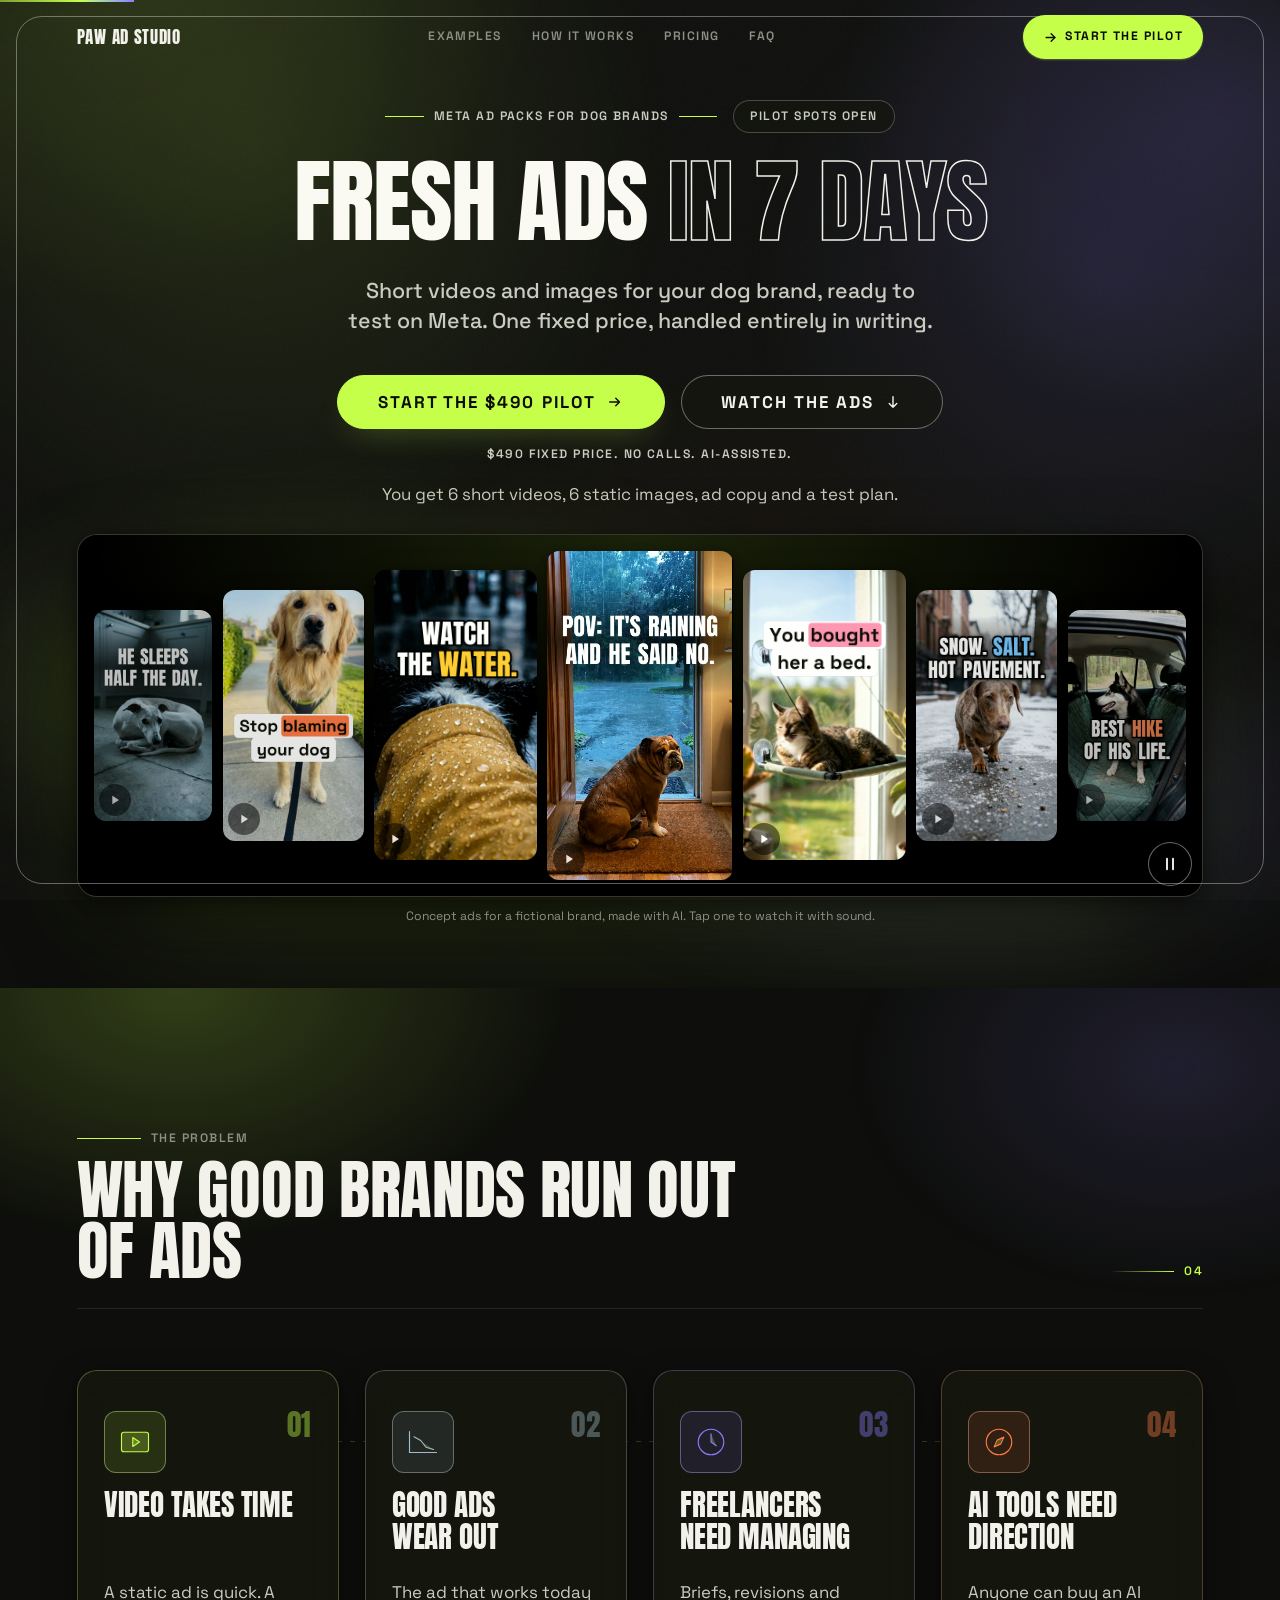
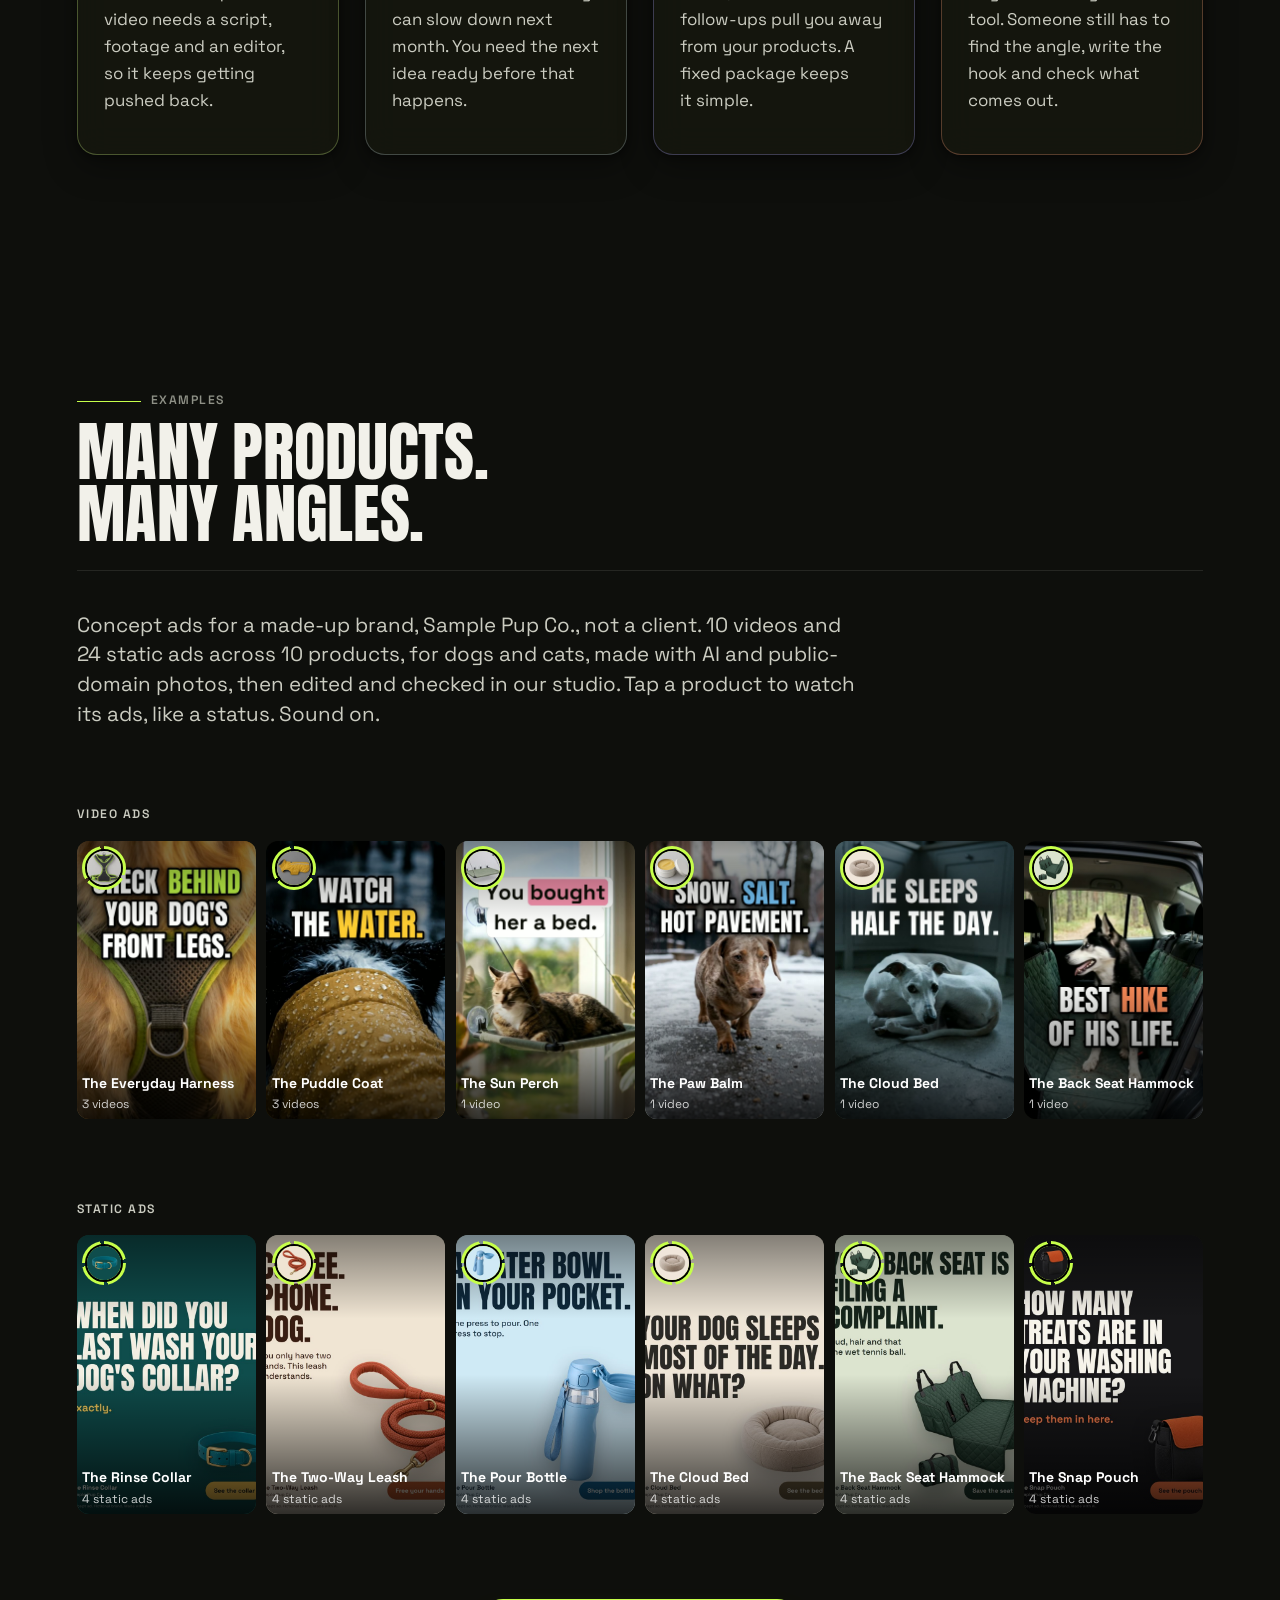
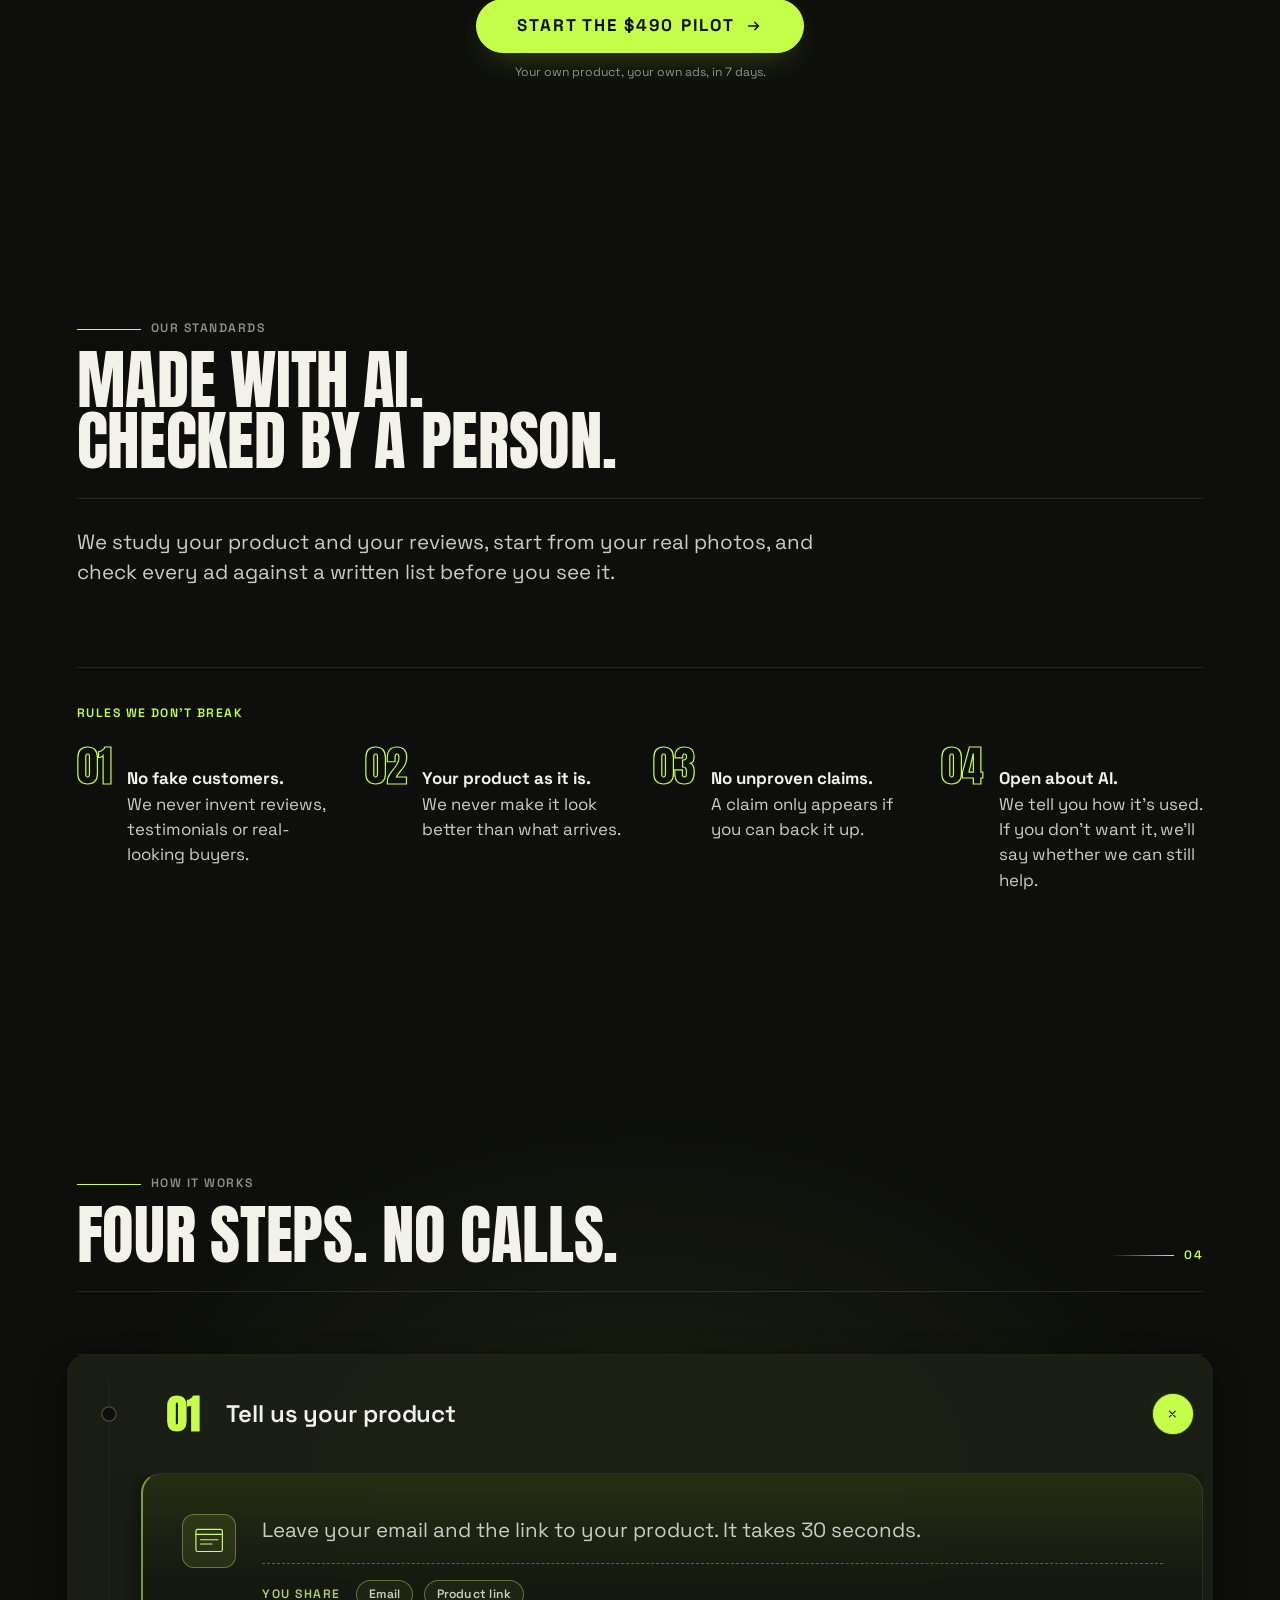
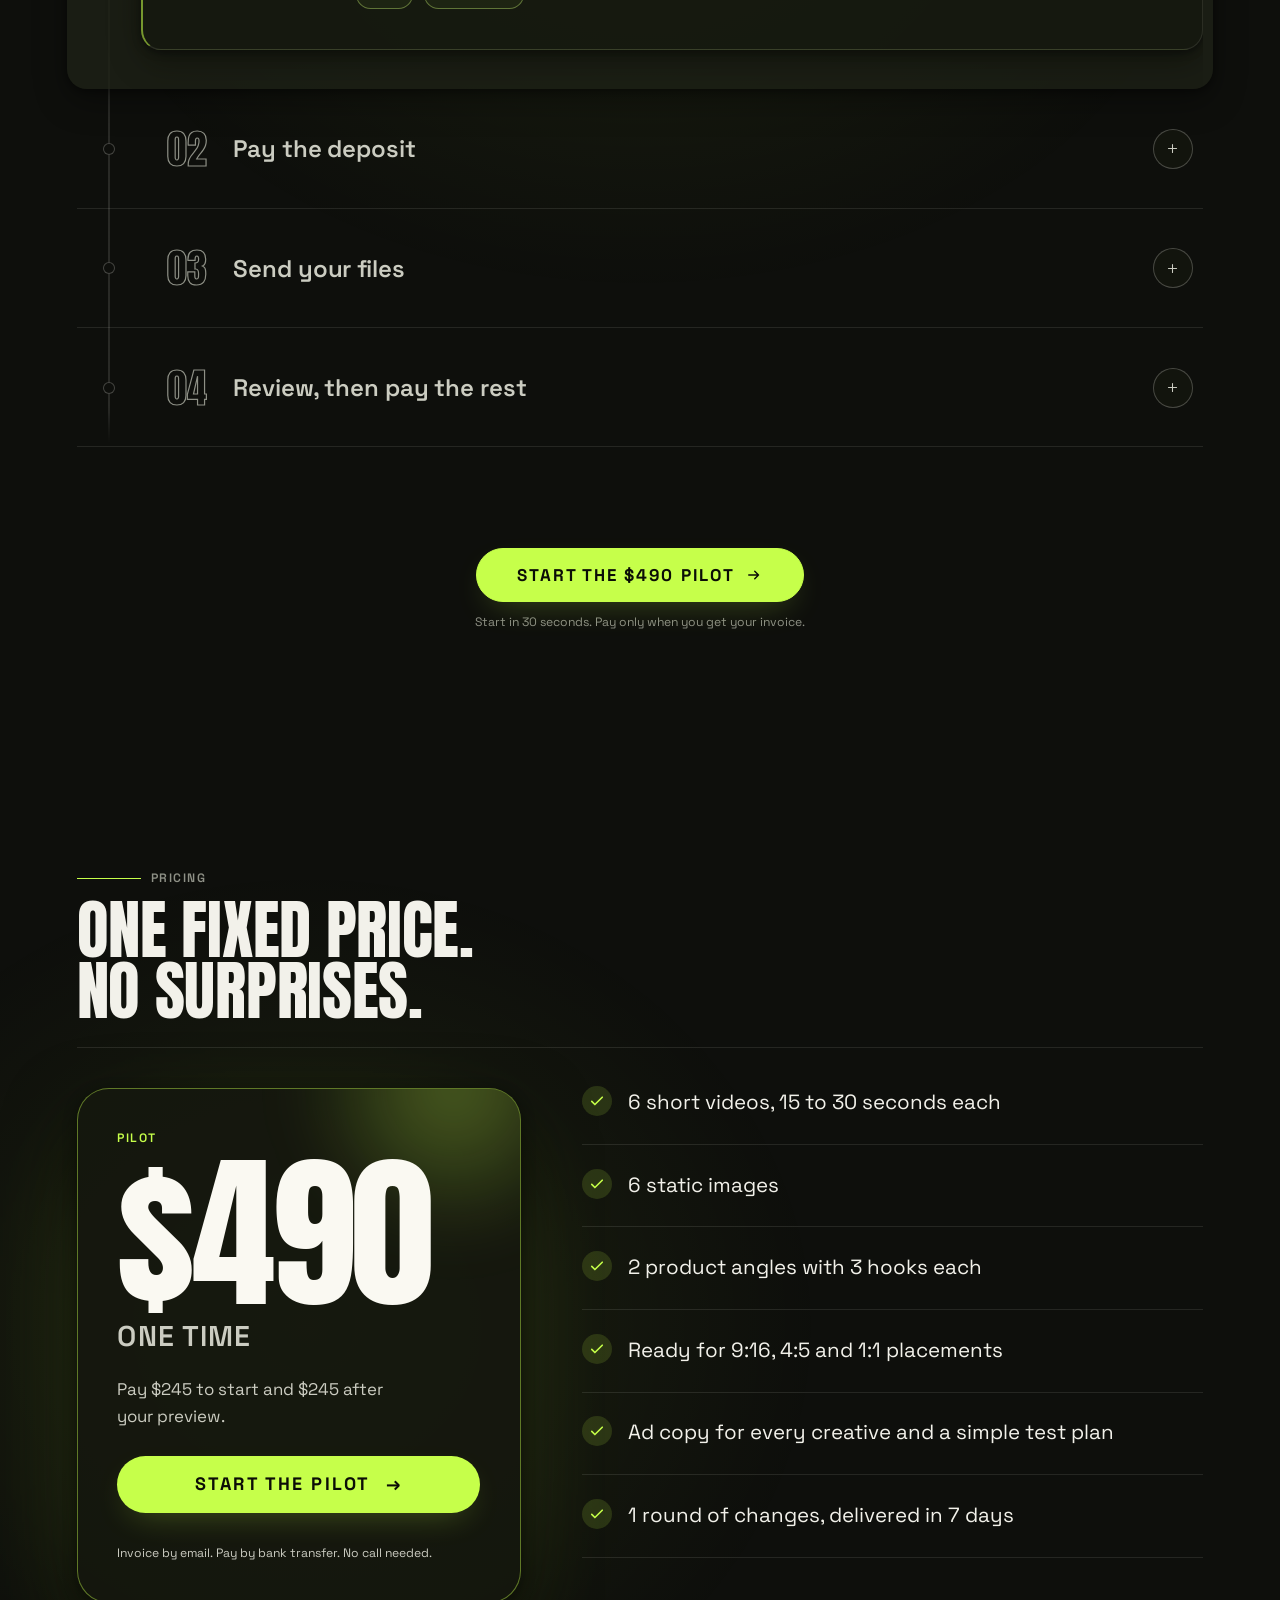
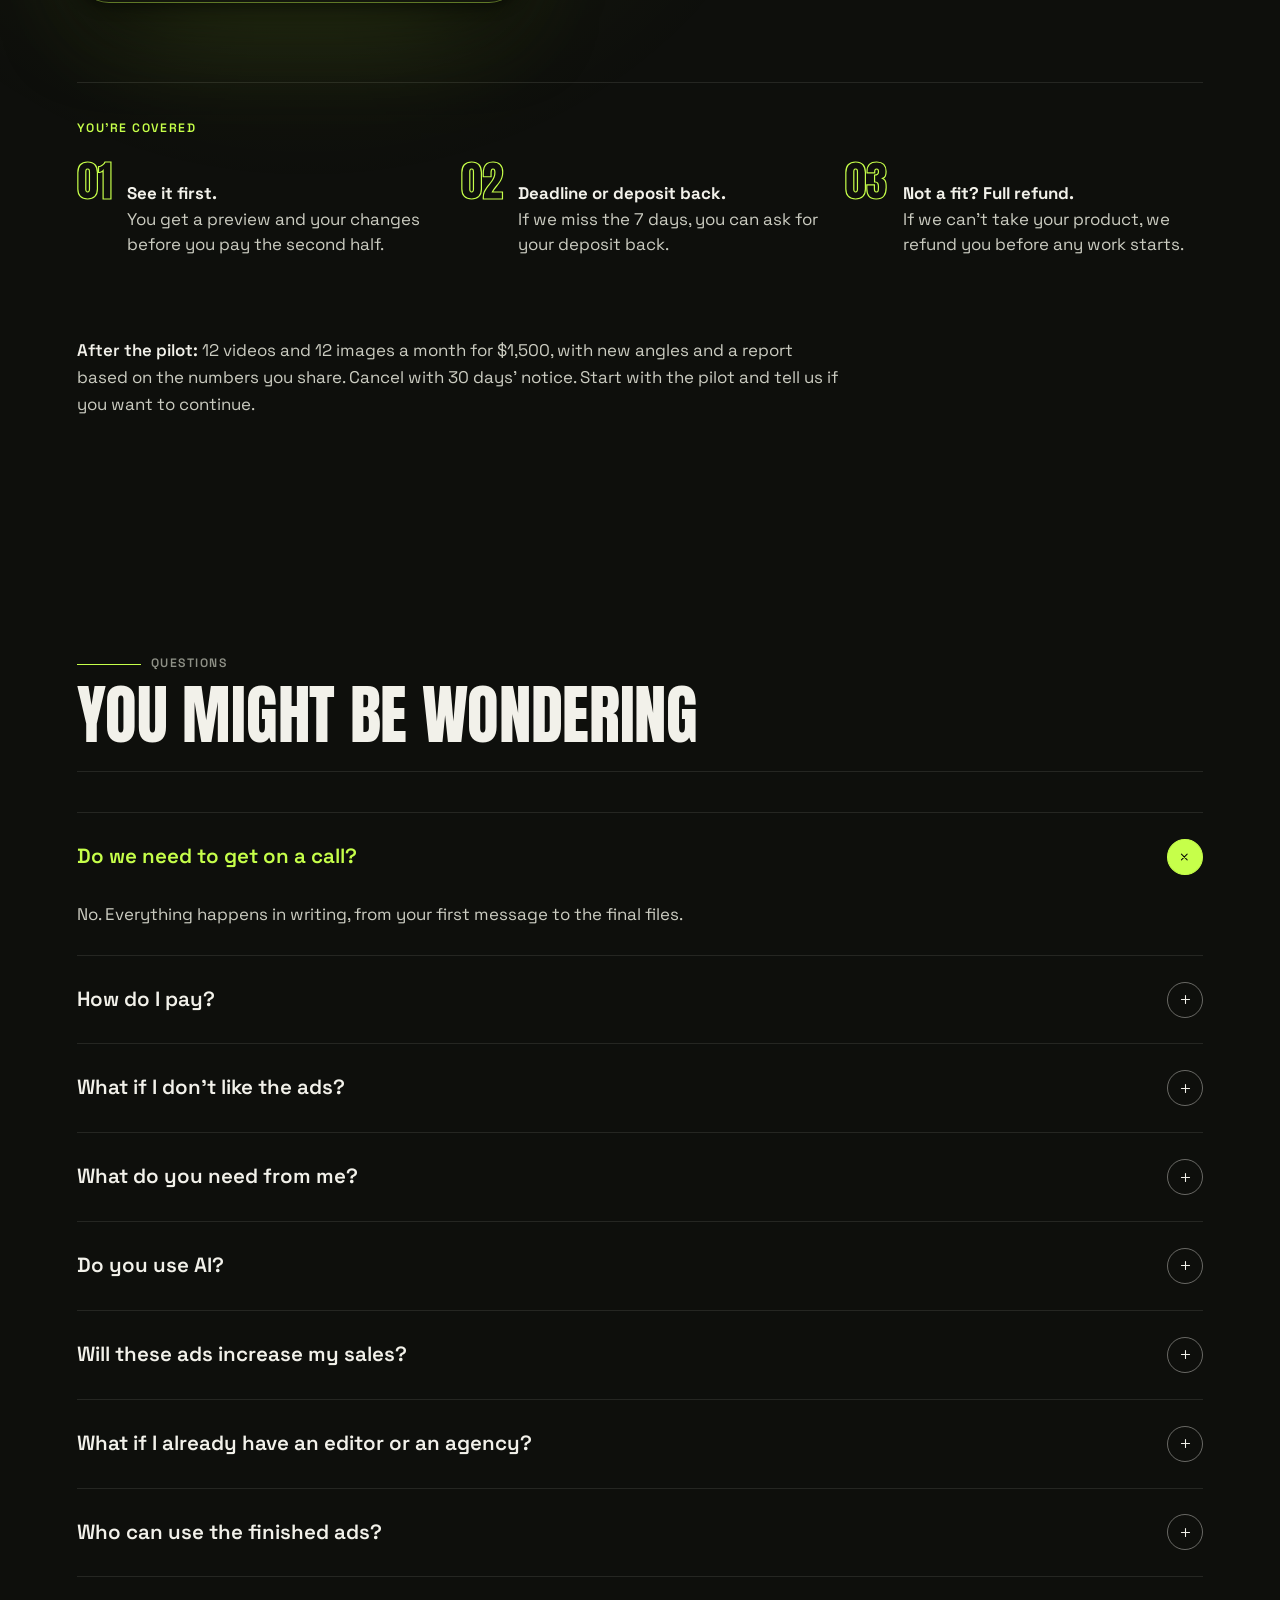
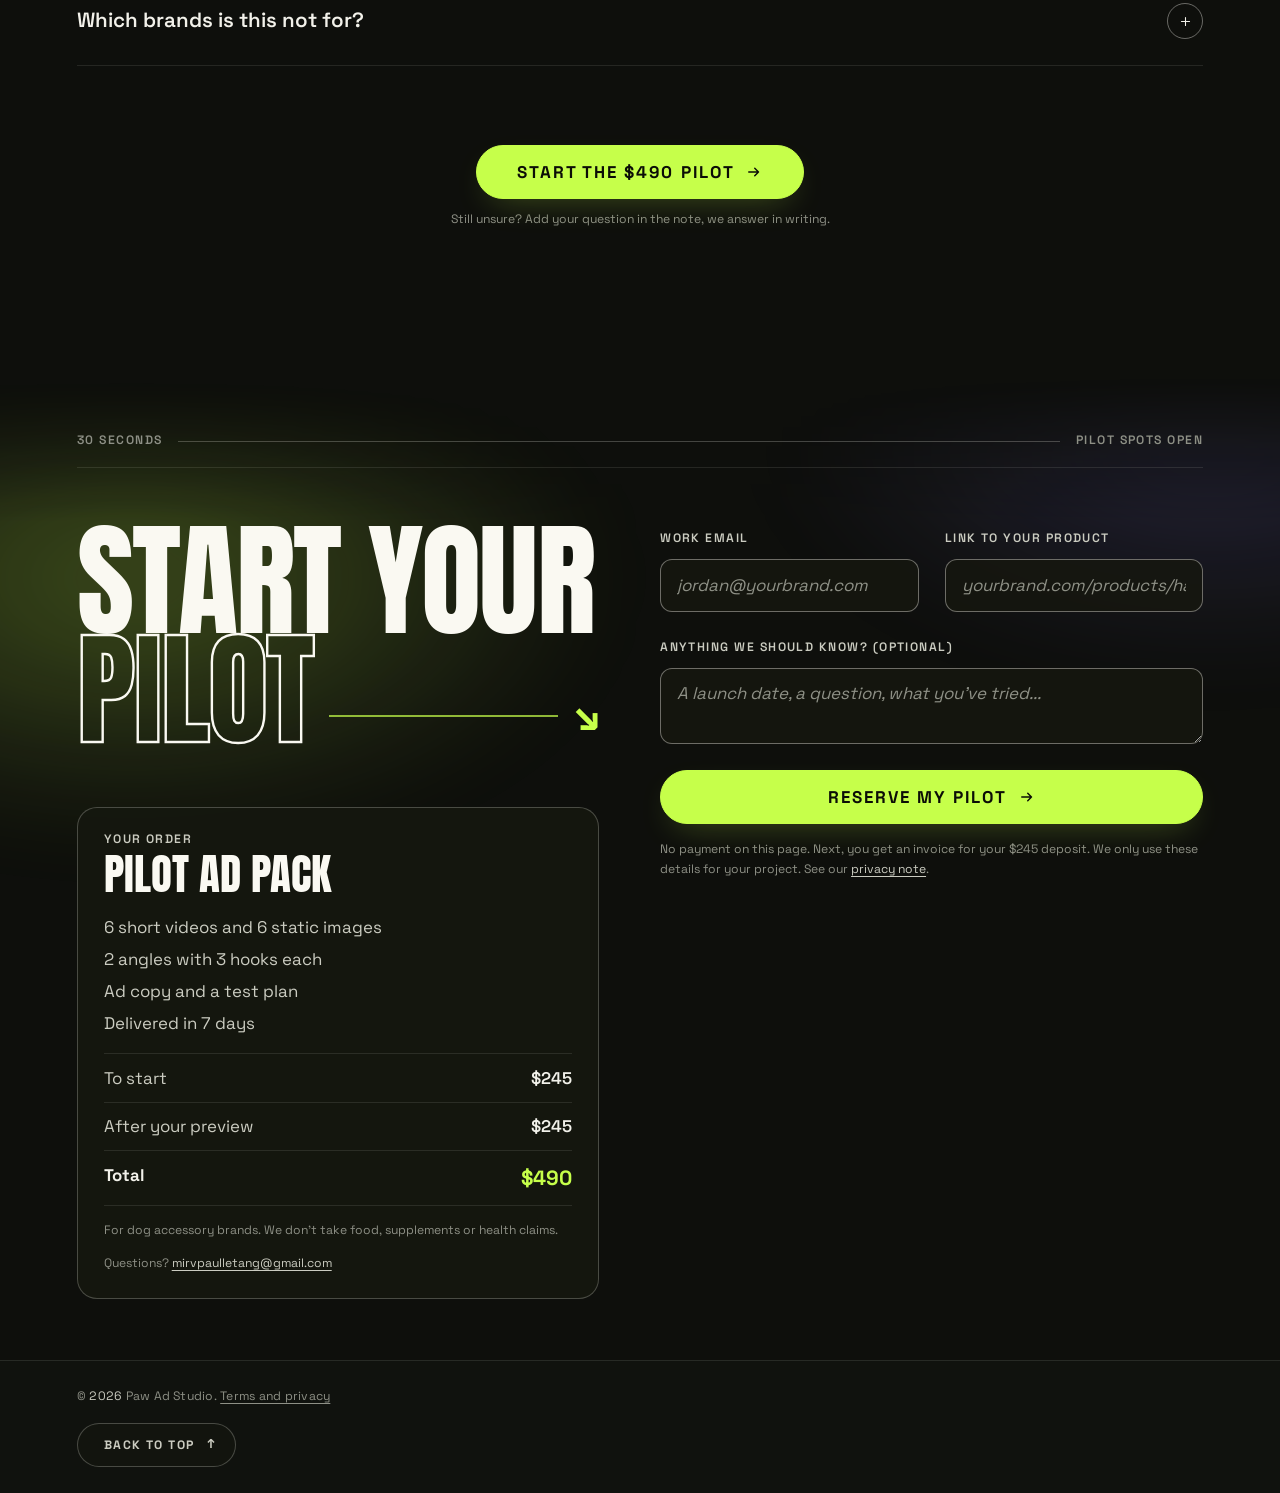
==== commit 6808913e: "Site : sur téléphone, on glisse le mur du hero pour voir chaque vidéo en entier Les vidéos des côtés" ====
--- a/index.html
+++ b/index.html
@@ -109,13 +109,15 @@
           <span class="hero__halo" aria-hidden="true"></span>
           <div class="hero__frame">
             <div class="adwall">
-              <article class="ad ad--r3"><video src="assets/demo-9.mp4" poster="assets/demo-9.jpg" muted loop playsinline preload="none" aria-label="Concept ad: a whippet leaves a cold tile floor and sinks into a round plush bed."></video><button type="button" class="ad__open" data-src="assets/demo-9.mp4" aria-haspopup="dialog" aria-label="Watch this ad with sound"><span class="ad__openIcon" aria-hidden="true"><svg viewBox="0 0 24 24" width="16" height="16" focusable="false"><path d="M8 5.5v13l10-6.5Z" fill="currentColor"/></svg></span></button></article>
-              <article class="ad ad--r2"><video src="assets/demo-2.mp4" poster="assets/demo-2.jpg" muted loop playsinline preload="none" aria-label="Concept ad for a fictional brand. Hook: stop blaming your dog for pulling. It compares a back clip with a front clip on the chest. It ends with a size picker."></video><button type="button" class="ad__open" data-src="assets/demo-2.mp4" aria-haspopup="dialog" aria-label="Watch this ad with sound"><span class="ad__openIcon" aria-hidden="true"><svg viewBox="0 0 24 24" width="16" height="16" focusable="false"><path d="M8 5.5v13l10-6.5Z" fill="currentColor"/></svg></span></button></article>
-              <article class="ad ad--r1"><video src="assets/demo-4.mp4" poster="assets/demo-4.jpg" muted loop playsinline preload="none" aria-label="Concept ad for a fictional brand. Hook: watch the water, it doesn&#x27;t get in. Rain beads on a yellow dog raincoat, then a border collie trots through the rain and shakes it off. It ends on a product card and a buy button."></video><button type="button" class="ad__open" data-src="assets/demo-4.mp4" aria-haspopup="dialog" aria-label="Watch this ad with sound"><span class="ad__openIcon" aria-hidden="true"><svg viewBox="0 0 24 24" width="16" height="16" focusable="false"><path d="M8 5.5v13l10-6.5Z" fill="currentColor"/></svg></span></button></article>
-              <article class="ad ad--r0"><video src="assets/demo-6.mp4" poster="assets/demo-6.jpg" muted loop playsinline preload="none" aria-label="Concept ad for a fictional brand. Hook: POV, it&#x27;s raining and he said no. A stubborn English bulldog refuses to go out, then struts through the rain in a yellow coat. It ends on a phone rain alert."></video><button type="button" class="ad__open" data-src="assets/demo-6.mp4" aria-haspopup="dialog" aria-label="Watch this ad with sound"><span class="ad__openIcon" aria-hidden="true"><svg viewBox="0 0 24 24" width="16" height="16" focusable="false"><path d="M8 5.5v13l10-6.5Z" fill="currentColor"/></svg></span></button></article>
-              <article class="ad ad--r1"><video src="assets/demo-7.mp4" poster="assets/demo-7.jpg" muted loop playsinline preload="none" aria-label="Concept ad: a tabby cat lounges on a window perch in the sun and ignores her empty bed."></video><button type="button" class="ad__open" data-src="assets/demo-7.mp4" aria-haspopup="dialog" aria-label="Watch this ad with sound"><span class="ad__openIcon" aria-hidden="true"><svg viewBox="0 0 24 24" width="16" height="16" focusable="false"><path d="M8 5.5v13l10-6.5Z" fill="currentColor"/></svg></span></button></article>
-              <article class="ad ad--r2"><video src="assets/demo-8.mp4" poster="assets/demo-8.jpg" muted loop playsinline preload="none" aria-label="Concept ad: a dachshund walks on a snowy sidewalk, then rests at home next to a tin of paw balm."></video><button type="button" class="ad__open" data-src="assets/demo-8.mp4" aria-haspopup="dialog" aria-label="Watch this ad with sound"><span class="ad__openIcon" aria-hidden="true"><svg viewBox="0 0 24 24" width="16" height="16" focusable="false"><path d="M8 5.5v13l10-6.5Z" fill="currentColor"/></svg></span></button></article>
-              <article class="ad ad--r3"><video src="assets/demo-10.mp4" poster="assets/demo-10.jpg" muted loop playsinline preload="none" aria-label="Concept ad: a muddy husky sits on a seat hammock in the back of a car after a hike."></video><button type="button" class="ad__open" data-src="assets/demo-10.mp4" aria-haspopup="dialog" aria-label="Watch this ad with sound"><span class="ad__openIcon" aria-hidden="true"><svg viewBox="0 0 24 24" width="16" height="16" focusable="false"><path d="M8 5.5v13l10-6.5Z" fill="currentColor"/></svg></span></button></article>
+              <div class="adwall__track">
+                <article class="ad ad--r3"><video src="assets/demo-9.mp4" poster="assets/demo-9.jpg" muted loop playsinline preload="none" aria-label="Concept ad: a whippet leaves a cold tile floor and sinks into a round plush bed."></video><button type="button" class="ad__open" data-src="assets/demo-9.mp4" aria-haspopup="dialog" aria-label="Watch this ad with sound"><span class="ad__openIcon" aria-hidden="true"><svg viewBox="0 0 24 24" width="16" height="16" focusable="false"><path d="M8 5.5v13l10-6.5Z" fill="currentColor"/></svg></span></button></article>
+                <article class="ad ad--r2"><video src="assets/demo-2.mp4" poster="assets/demo-2.jpg" muted loop playsinline preload="none" aria-label="Concept ad for a fictional brand. Hook: stop blaming your dog for pulling. It compares a back clip with a front clip on the chest. It ends with a size picker."></video><button type="button" class="ad__open" data-src="assets/demo-2.mp4" aria-haspopup="dialog" aria-label="Watch this ad with sound"><span class="ad__openIcon" aria-hidden="true"><svg viewBox="0 0 24 24" width="16" height="16" focusable="false"><path d="M8 5.5v13l10-6.5Z" fill="currentColor"/></svg></span></button></article>
+                <article class="ad ad--r1"><video src="assets/demo-4.mp4" poster="assets/demo-4.jpg" muted loop playsinline preload="none" aria-label="Concept ad for a fictional brand. Hook: watch the water, it doesn&#x27;t get in. Rain beads on a yellow dog raincoat, then a border collie trots through the rain and shakes it off. It ends on a product card and a buy button."></video><button type="button" class="ad__open" data-src="assets/demo-4.mp4" aria-haspopup="dialog" aria-label="Watch this ad with sound"><span class="ad__openIcon" aria-hidden="true"><svg viewBox="0 0 24 24" width="16" height="16" focusable="false"><path d="M8 5.5v13l10-6.5Z" fill="currentColor"/></svg></span></button></article>
+                <article class="ad ad--r0"><video src="assets/demo-6.mp4" poster="assets/demo-6.jpg" muted loop playsinline preload="none" aria-label="Concept ad for a fictional brand. Hook: POV, it&#x27;s raining and he said no. A stubborn English bulldog refuses to go out, then struts through the rain in a yellow coat. It ends on a phone rain alert."></video><button type="button" class="ad__open" data-src="assets/demo-6.mp4" aria-haspopup="dialog" aria-label="Watch this ad with sound"><span class="ad__openIcon" aria-hidden="true"><svg viewBox="0 0 24 24" width="16" height="16" focusable="false"><path d="M8 5.5v13l10-6.5Z" fill="currentColor"/></svg></span></button></article>
+                <article class="ad ad--r1"><video src="assets/demo-7.mp4" poster="assets/demo-7.jpg" muted loop playsinline preload="none" aria-label="Concept ad: a tabby cat lounges on a window perch in the sun and ignores her empty bed."></video><button type="button" class="ad__open" data-src="assets/demo-7.mp4" aria-haspopup="dialog" aria-label="Watch this ad with sound"><span class="ad__openIcon" aria-hidden="true"><svg viewBox="0 0 24 24" width="16" height="16" focusable="false"><path d="M8 5.5v13l10-6.5Z" fill="currentColor"/></svg></span></button></article>
+                <article class="ad ad--r2"><video src="assets/demo-8.mp4" poster="assets/demo-8.jpg" muted loop playsinline preload="none" aria-label="Concept ad: a dachshund walks on a snowy sidewalk, then rests at home next to a tin of paw balm."></video><button type="button" class="ad__open" data-src="assets/demo-8.mp4" aria-haspopup="dialog" aria-label="Watch this ad with sound"><span class="ad__openIcon" aria-hidden="true"><svg viewBox="0 0 24 24" width="16" height="16" focusable="false"><path d="M8 5.5v13l10-6.5Z" fill="currentColor"/></svg></span></button></article>
+                <article class="ad ad--r3"><video src="assets/demo-10.mp4" poster="assets/demo-10.jpg" muted loop playsinline preload="none" aria-label="Concept ad: a muddy husky sits on a seat hammock in the back of a car after a hike."></video><button type="button" class="ad__open" data-src="assets/demo-10.mp4" aria-haspopup="dialog" aria-label="Watch this ad with sound"><span class="ad__openIcon" aria-hidden="true"><svg viewBox="0 0 24 24" width="16" height="16" focusable="false"><path d="M8 5.5v13l10-6.5Z" fill="currentColor"/></svg></span></button></article>
+              </div>
               <button type="button" class="adwall__pause" id="demo-pause" aria-pressed="false" aria-label="Pause the videos">
                 <svg class="adwall__icon adwall__icon--pause" viewBox="0 0 24 24" width="18" height="18" aria-hidden="true" focusable="false"><path d="M8 5v14M16 5v14" fill="none" stroke="currentColor" stroke-width="2.4" stroke-linecap="round"/></svg>
                 <svg class="adwall__icon adwall__icon--play" viewBox="0 0 24 24" width="18" height="18" aria-hidden="true" focusable="false"><path d="M8 5.5v13l10-6.5Z" fill="currentColor"/></svg>
--- a/css/site.css
+++ b/css/site.css
@@ -27,15 +27,18 @@
 
 .adwall {
   position: relative;
+  padding: var(--sp-3);
+  background:
+    radial-gradient(70% 90% at 50% 0%, color-mix(in oklab, var(--accent) 14%, transparent), transparent 70%),
+    var(--media-black);
+}
+.adwall__track {
+  position: relative;
   display: grid;
   grid-auto-flow: column;
   grid-template-columns: .64fr .76fr .88fr 1fr .88fr .76fr .64fr;
   align-items: center;
   gap: var(--sp-2);
-  padding: var(--sp-3);
-  background:
-    radial-gradient(70% 90% at 50% 0%, color-mix(in oklab, var(--accent) 14%, transparent), transparent 70%),
-    var(--media-black);
 }
 .adwall .ad { width: 100%; transition: opacity var(--dur-2, .3s) ease, transform var(--dur-2, .3s) ease; }
 .adwall .ad--r2 { opacity: .9; }
@@ -72,7 +75,7 @@
 .ad__open:focus-visible { outline: 2px solid var(--accent); outline-offset: -2px; }
 
 @media (min-width: 720px) and (max-width: 1099.98px) {
-  .adwall { grid-template-columns: .76fr .88fr 1fr .88fr .76fr; }
+  .adwall__track { grid-template-columns: .76fr .88fr 1fr .88fr .76fr; }
   .adwall .ad--r3 { display: none; }
 }
 
@@ -105,18 +108,31 @@
 .adwall__pause[aria-pressed="true"] .adwall__icon--pause { display: none; }
 .adwall__pause[aria-pressed="true"] .adwall__icon--play { display: block; }
 
-/* Téléphone : 3 vidéos, celle du centre en grand, les deux autres coupées par le bord */
+/* Téléphone : 3 vidéos, celle du centre en grand, les deux autres coupées par le bord.
+   On glisse à gauche ou à droite pour amener une vidéo au centre, en entier. */
 @media (max-width: 719.98px) {
   .hero__media { width: 100%; }
-  .adwall {
+  .adwall { padding: var(--sp-2) 0; }
+  .adwall__track {
     display: flex;
-    justify-content: center;
     gap: var(--sp-1);
-    padding: var(--sp-2) 0;
-    overflow: hidden;
+    overflow-x: auto;
+    overscroll-behavior-x: contain;
+    scroll-snap-type: x mandatory;
+    scrollbar-width: none;
   }
-  .adwall .ad { flex: none; width: 48%; }
-  .adwall .ad--r1 { width: 40%; opacity: .85; }
+  .adwall__track::-webkit-scrollbar { display: none; }
+  /* Marges en début et en fin : la première et la dernière vidéo peuvent aussi venir au centre. */
+  .adwall__track::before,
+  .adwall__track::after { content: ""; flex: none; width: calc(26% - var(--sp-1)); }
+  .adwall .ad {
+    flex: none;
+    width: 48%;
+    scroll-snap-align: center;
+    transform: scale(.84);
+    opacity: .8;
+  }
+  .adwall .ad.is-center { transform: none; opacity: 1; }
   .adwall .ad--r2,
   .adwall .ad--r3 { display: none; }
   .adwall__pause { right: var(--sp-1); bottom: var(--sp-1); }
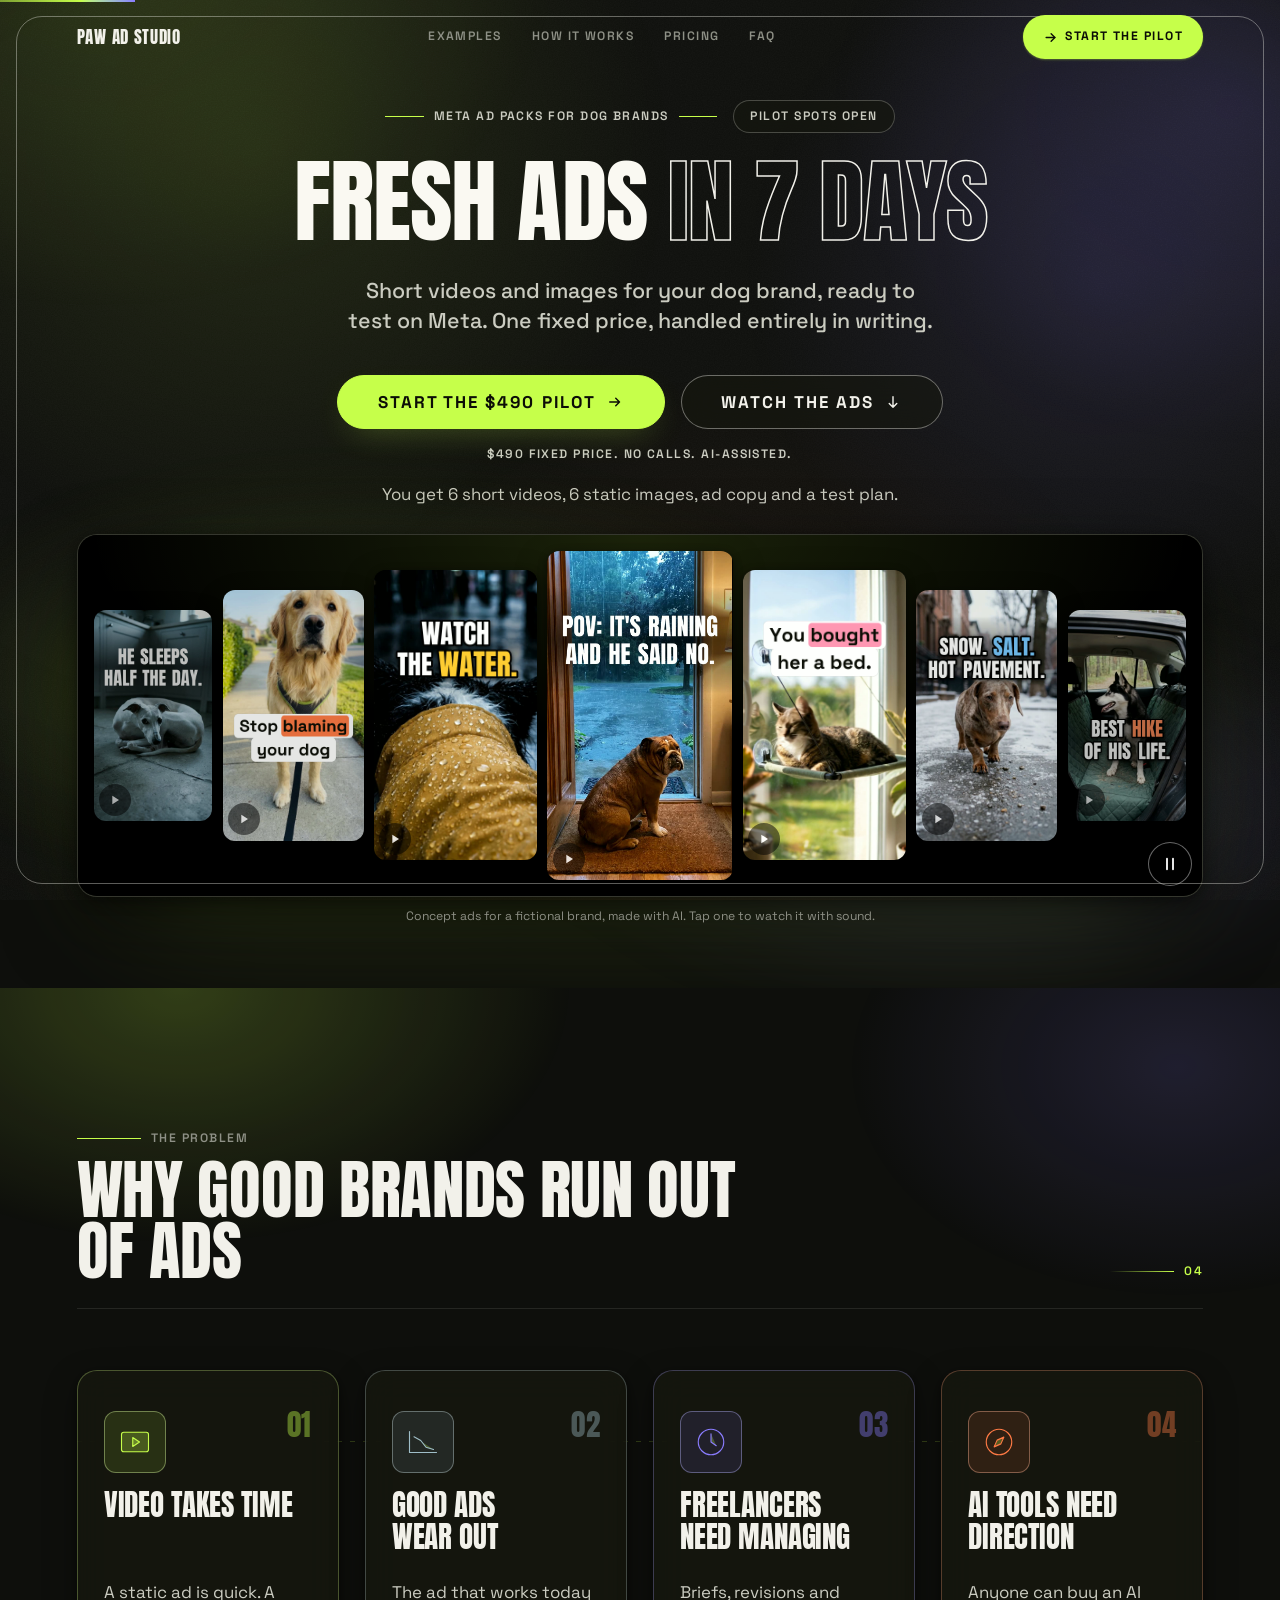
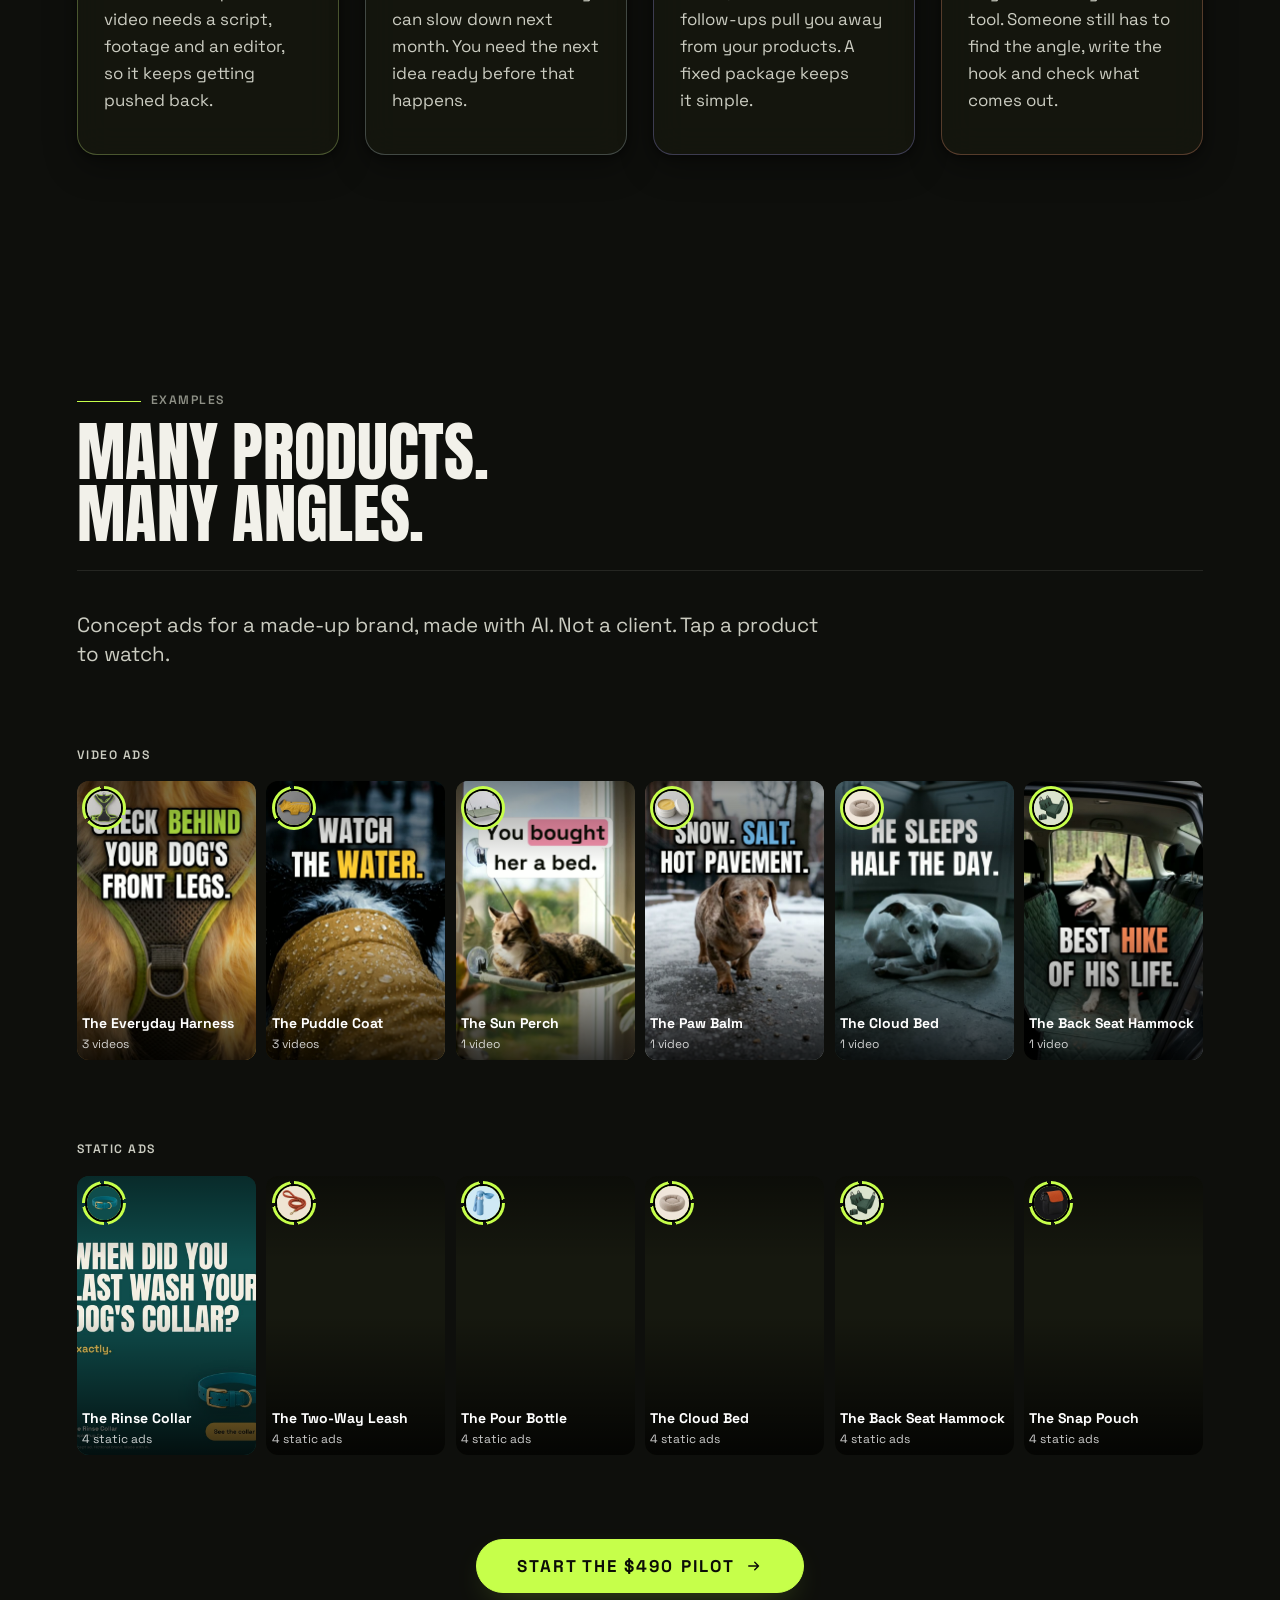
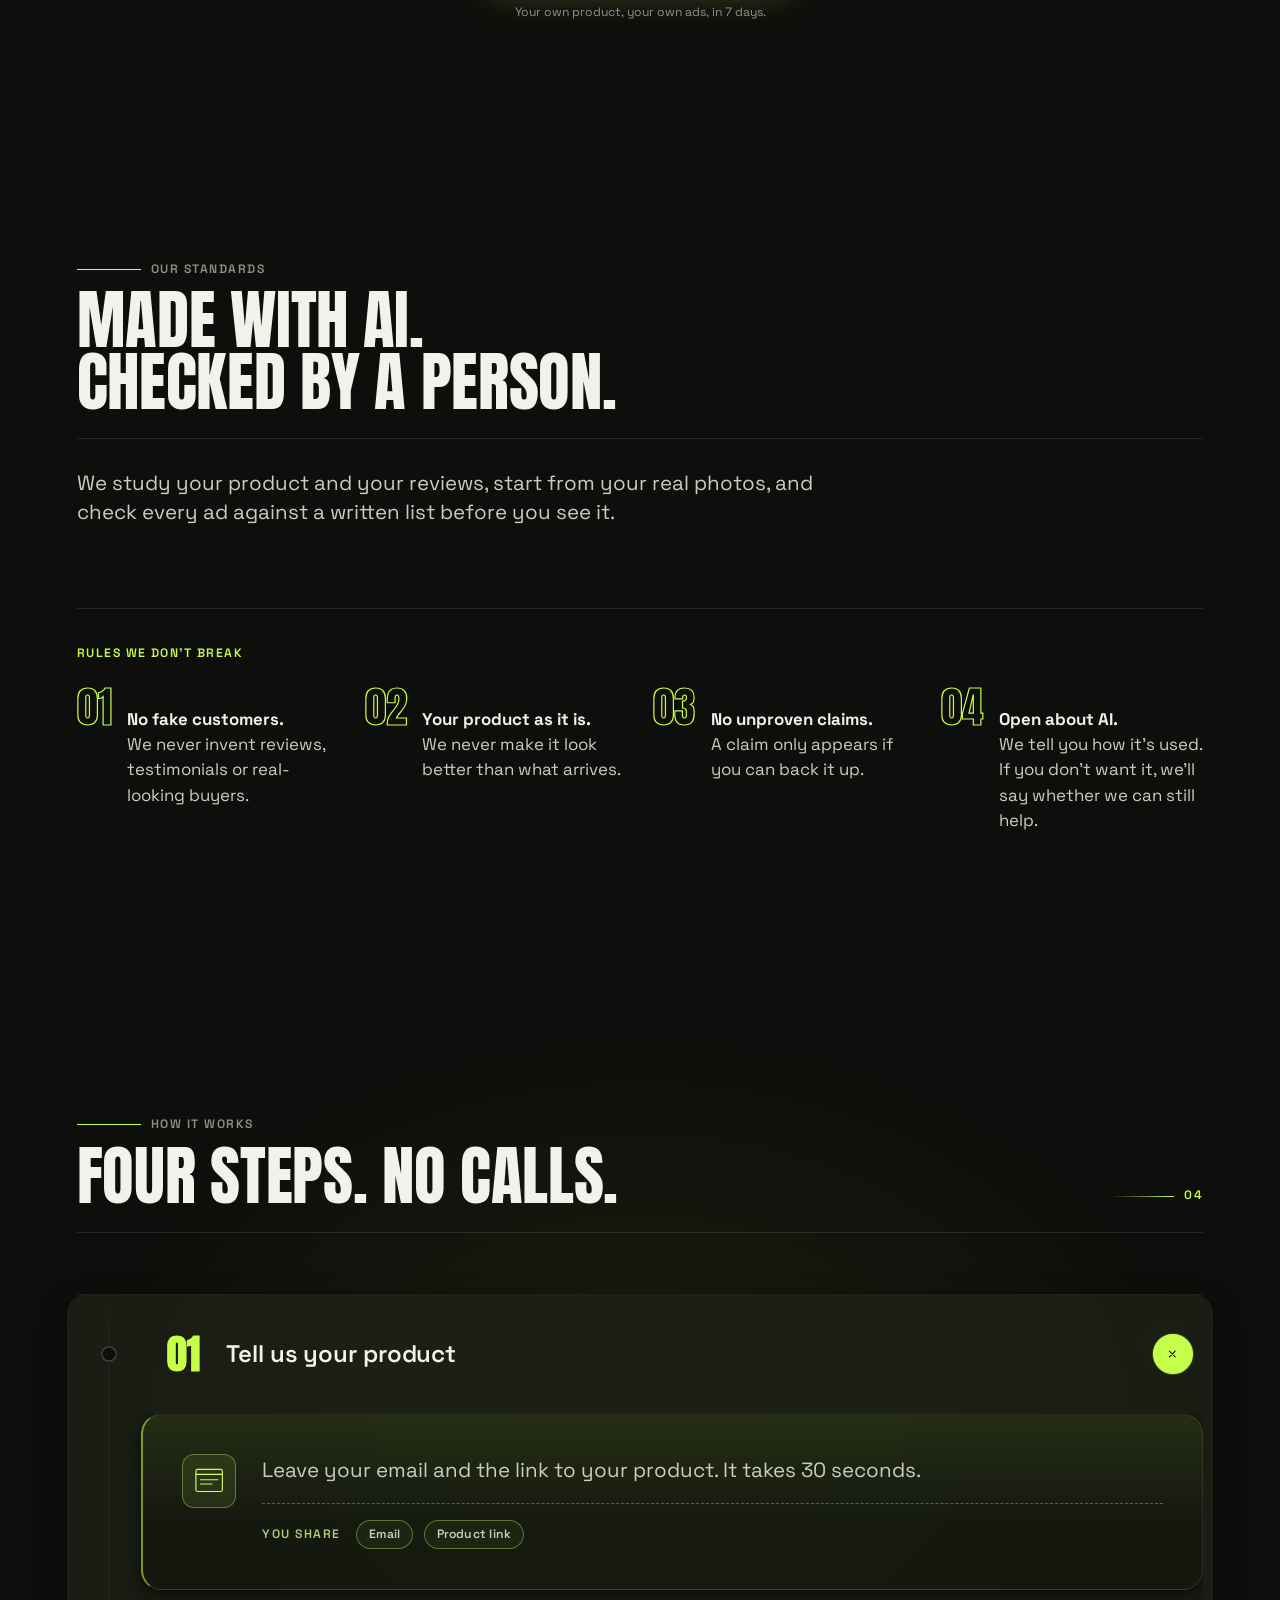
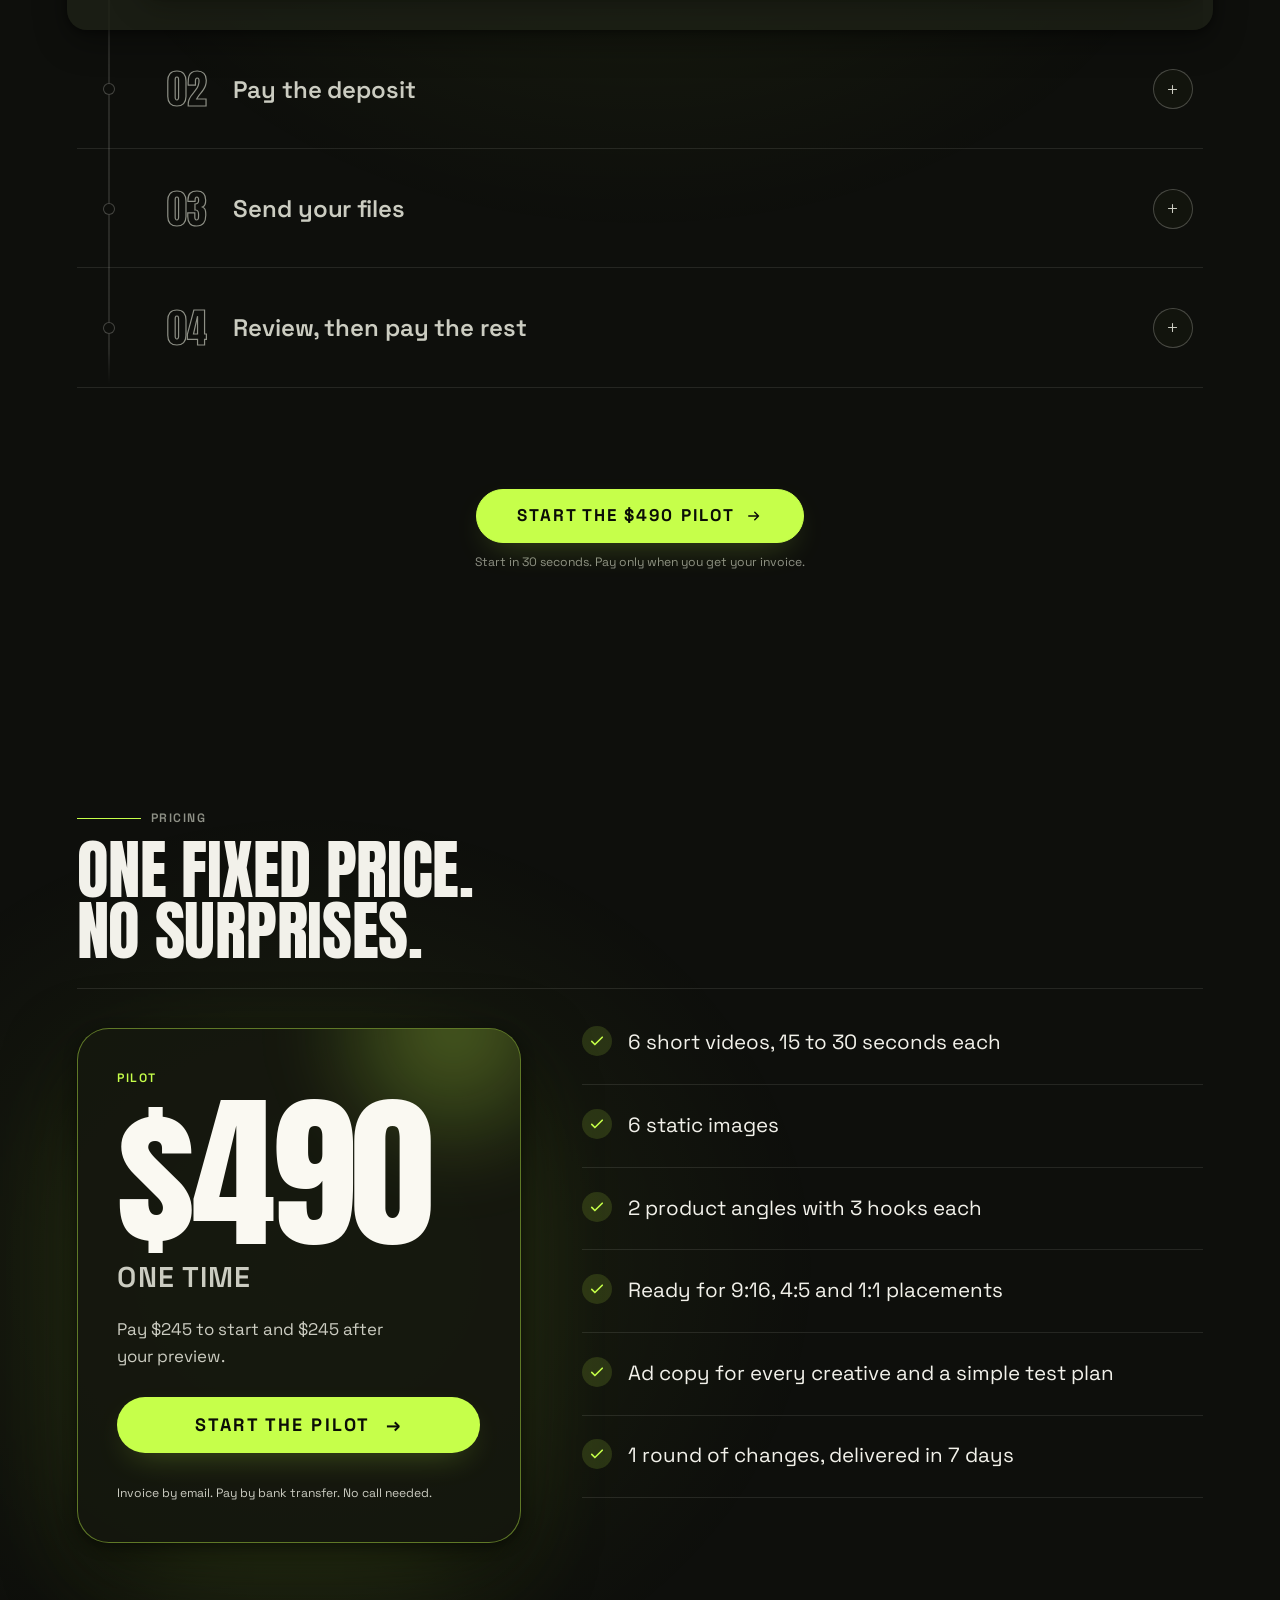
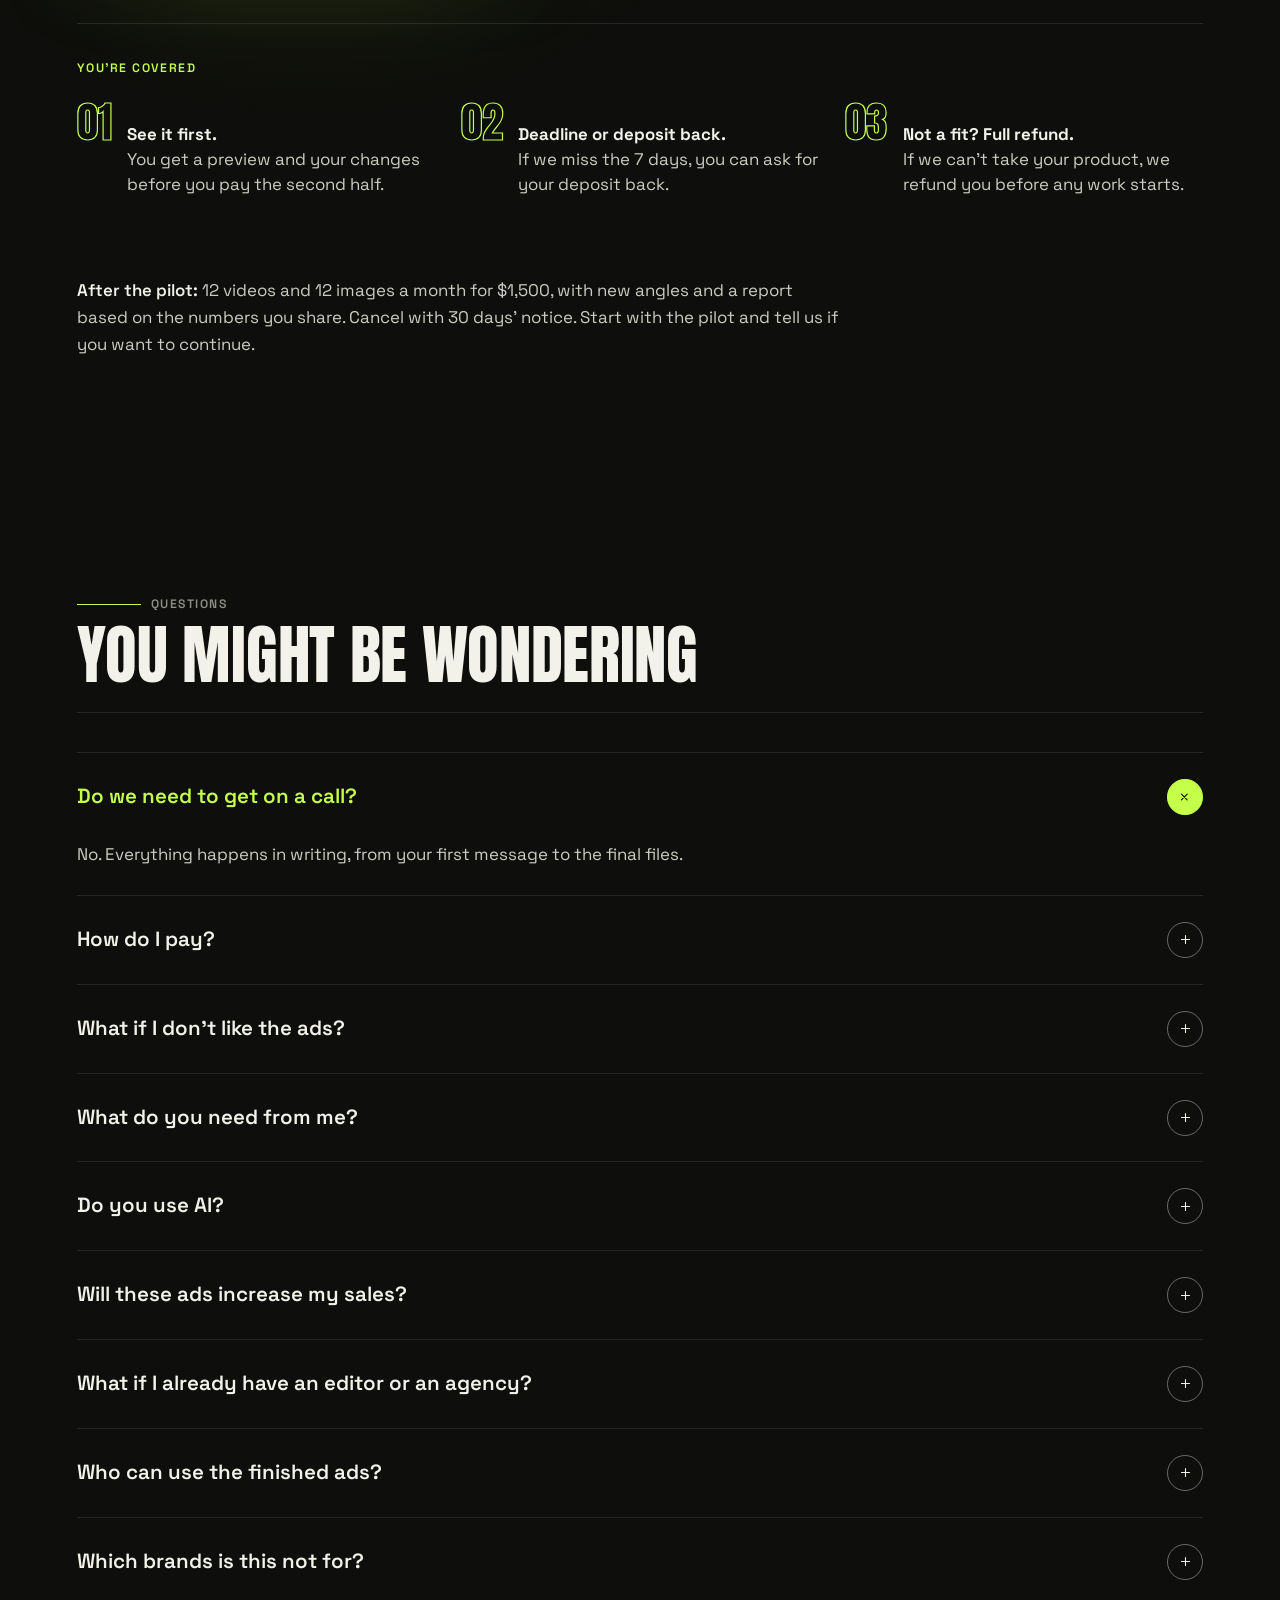
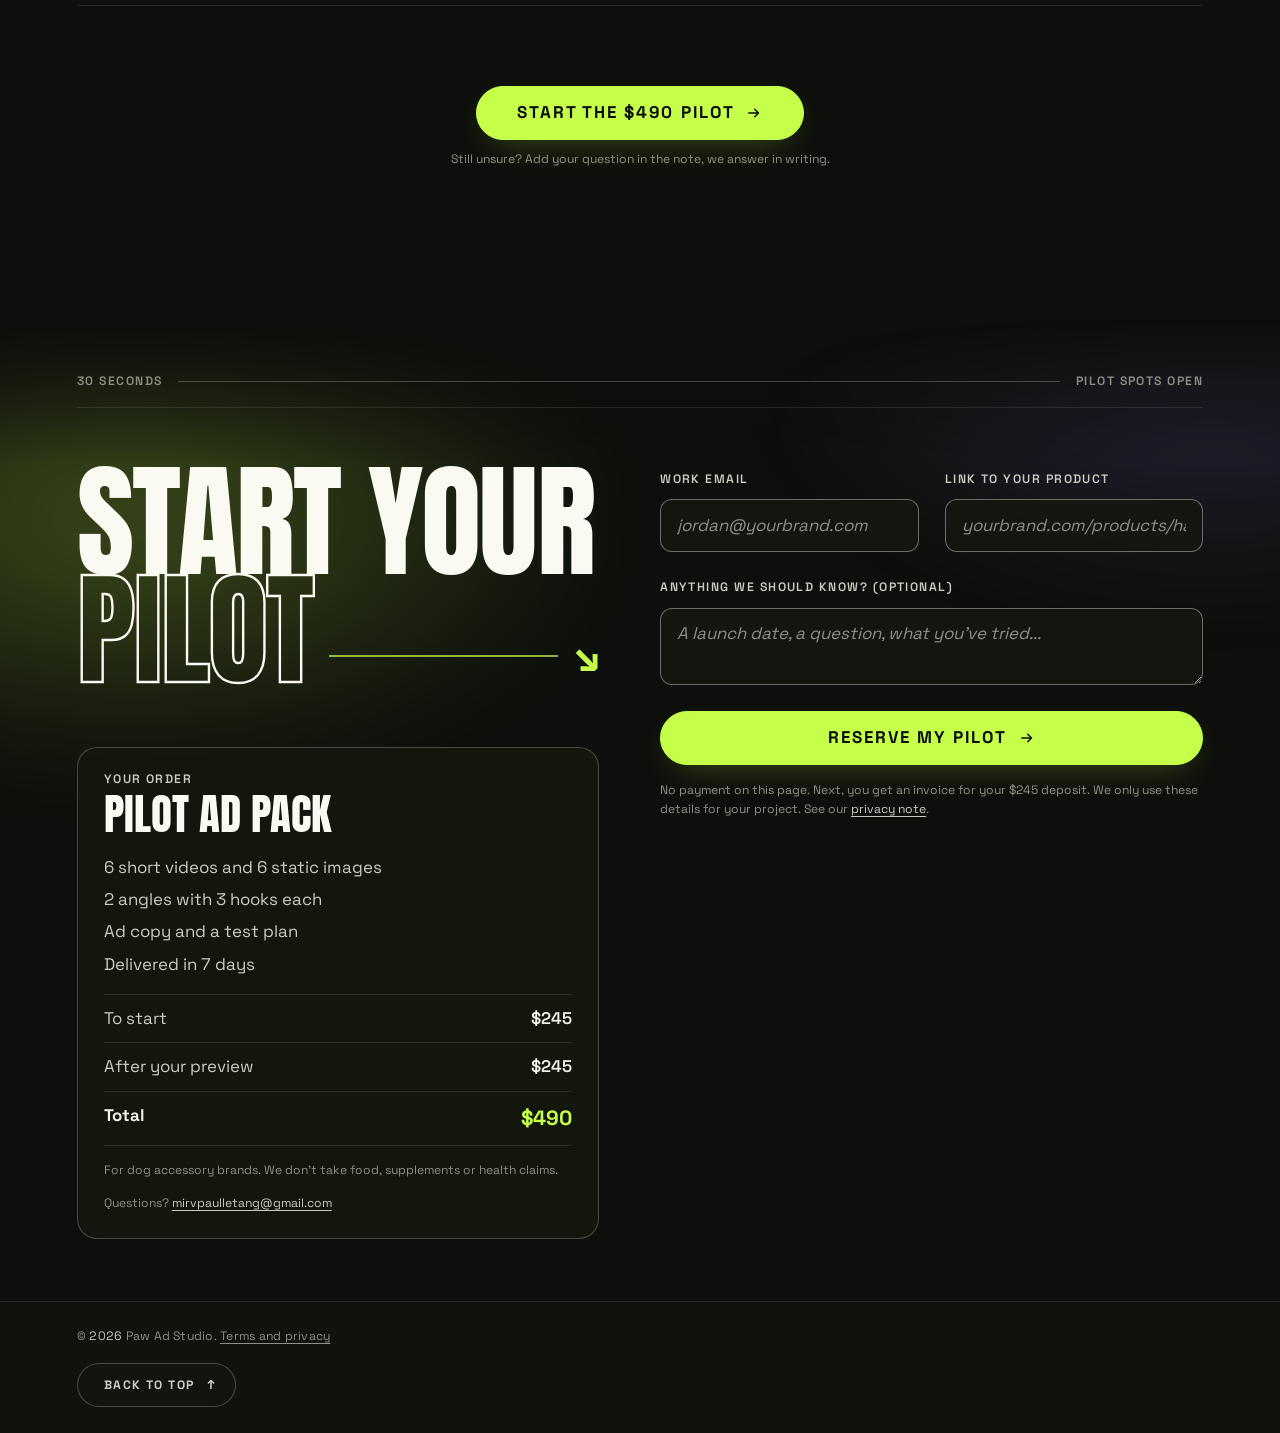
==== commit b45aa5a3: "Site : texte plus court sous le titre des exemples Co-Authored-By: Claude Opus 5.5 <noreply@anthropi" ====
--- a/index.html
+++ b/index.html
@@ -187,7 +187,7 @@
           <p class="fsec__kicker label"><span class="fsec__rule" aria-hidden="true"></span><span>Examples</span></p>
           <h2 class="fsec__title display" id="concepts-title">Many products. Many angles.</h2>
         </header>
-        <p class="concepts__intro" data-fx>Concept ads for a made-up brand, Sample Pup Co., not a client. 10 videos and 24 static ads across 10 products, for dogs and cats, made with AI and public-domain photos, then edited and checked in our studio. Tap a product to watch its ads, like a status. Sound on.</p>
+        <p class="concepts__intro" data-fx>Concept ads for a made-up brand, made with AI. Not a client. Tap a product to watch.</p>
         <div class="stories" data-fx>
           <h3 class="stories__label label">Video ads</h3>
           <ul class="stories__row">
